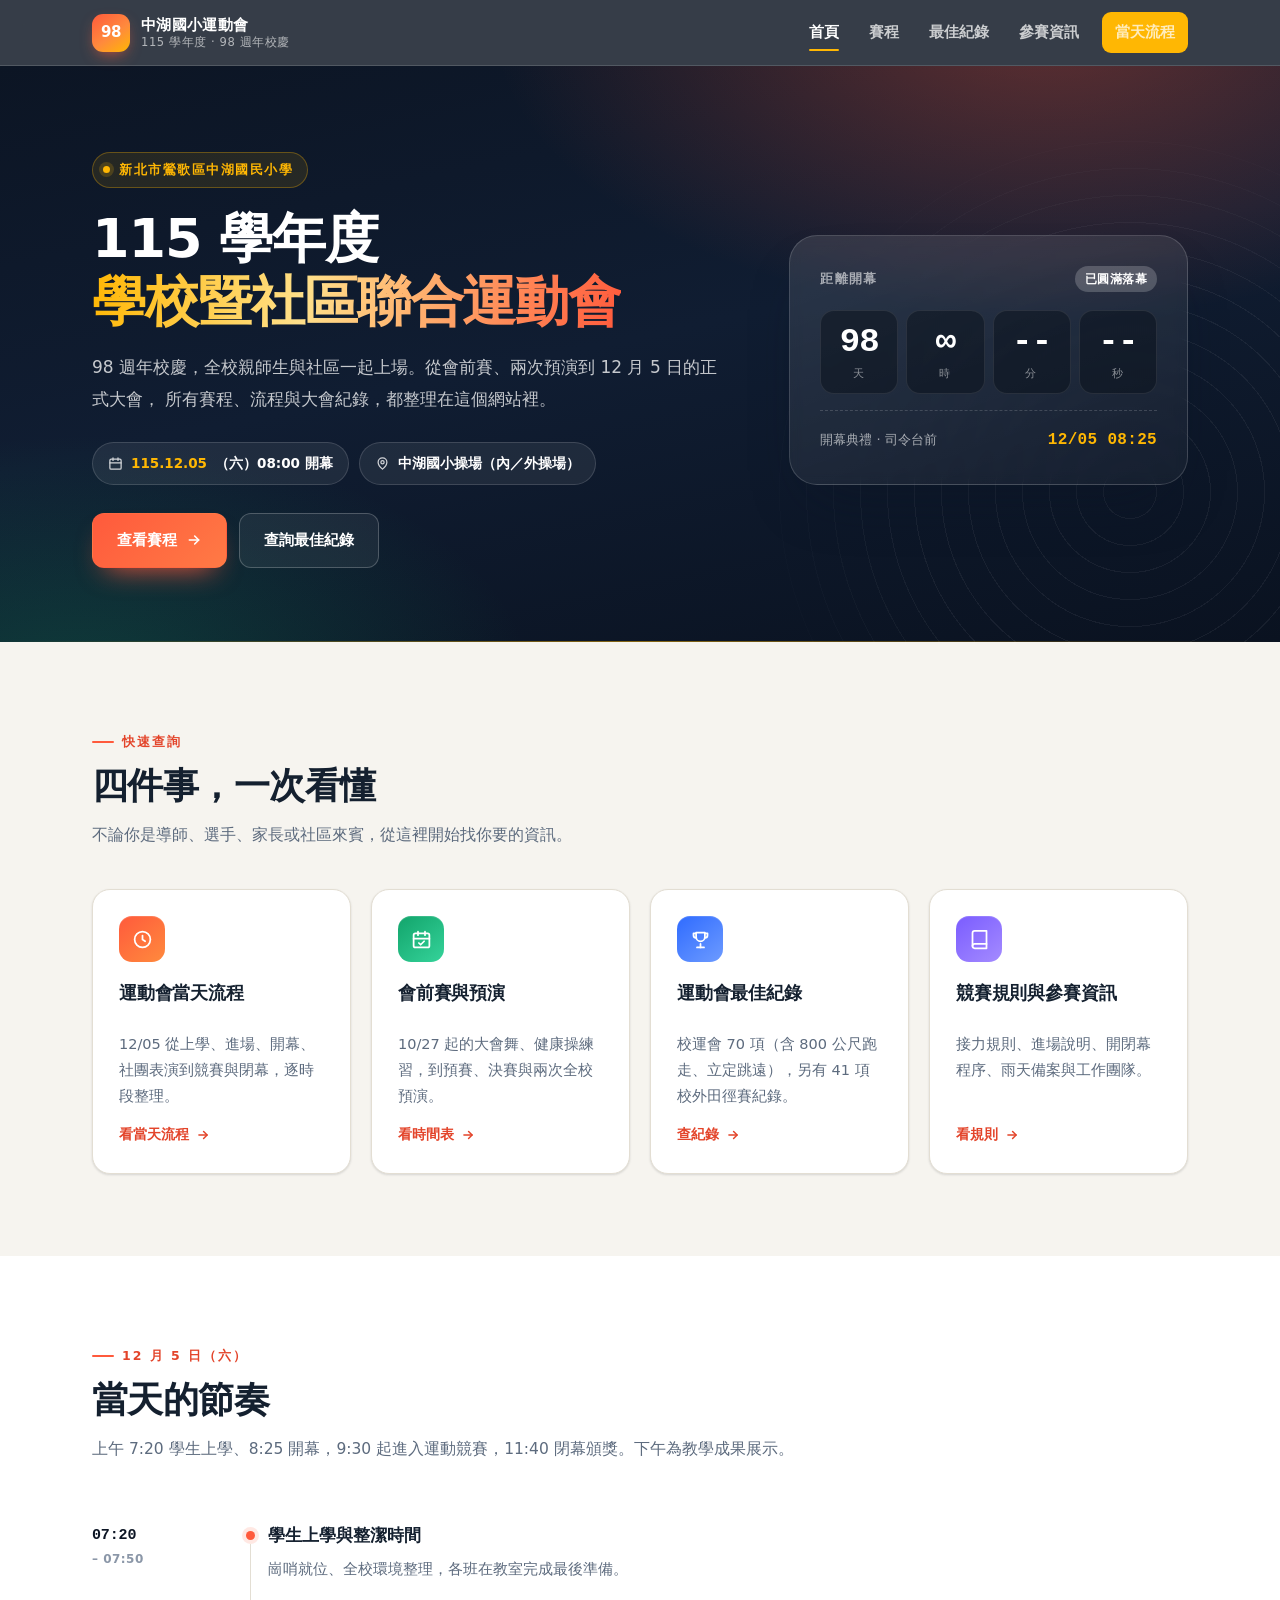
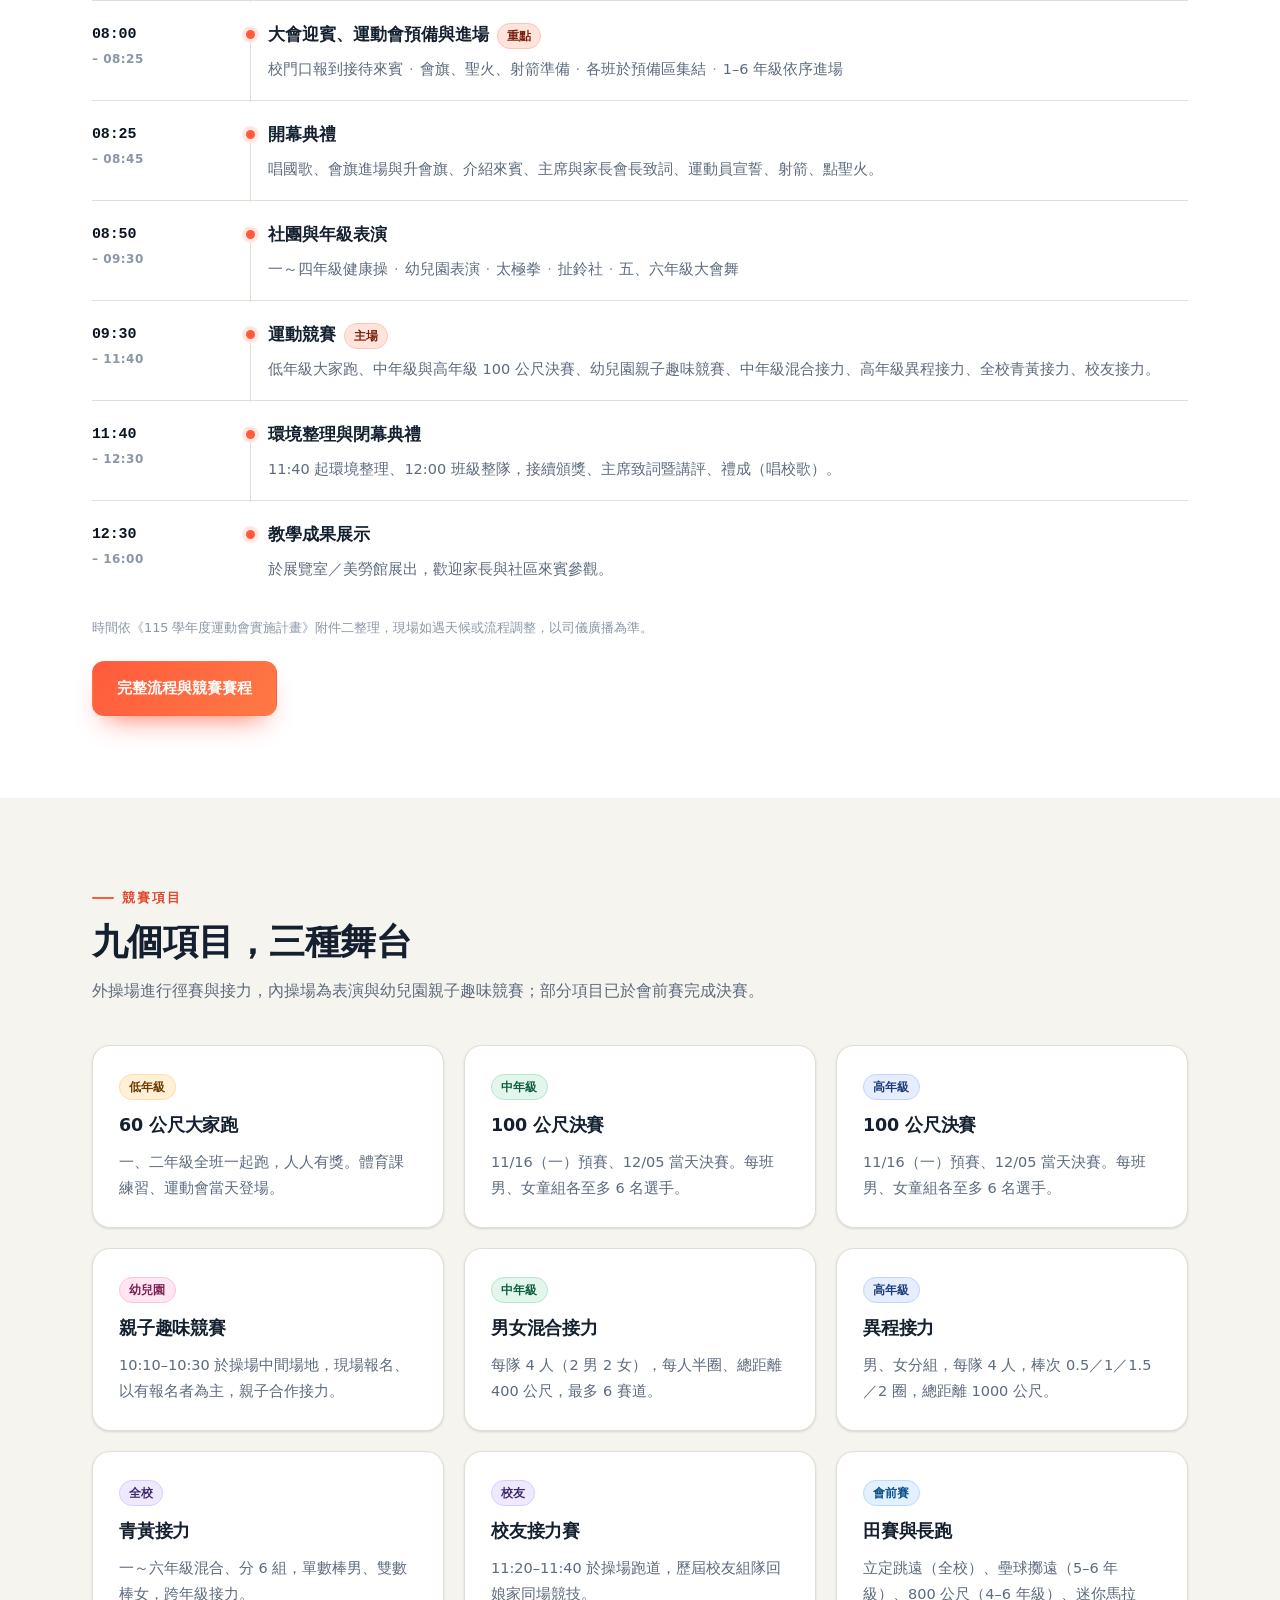
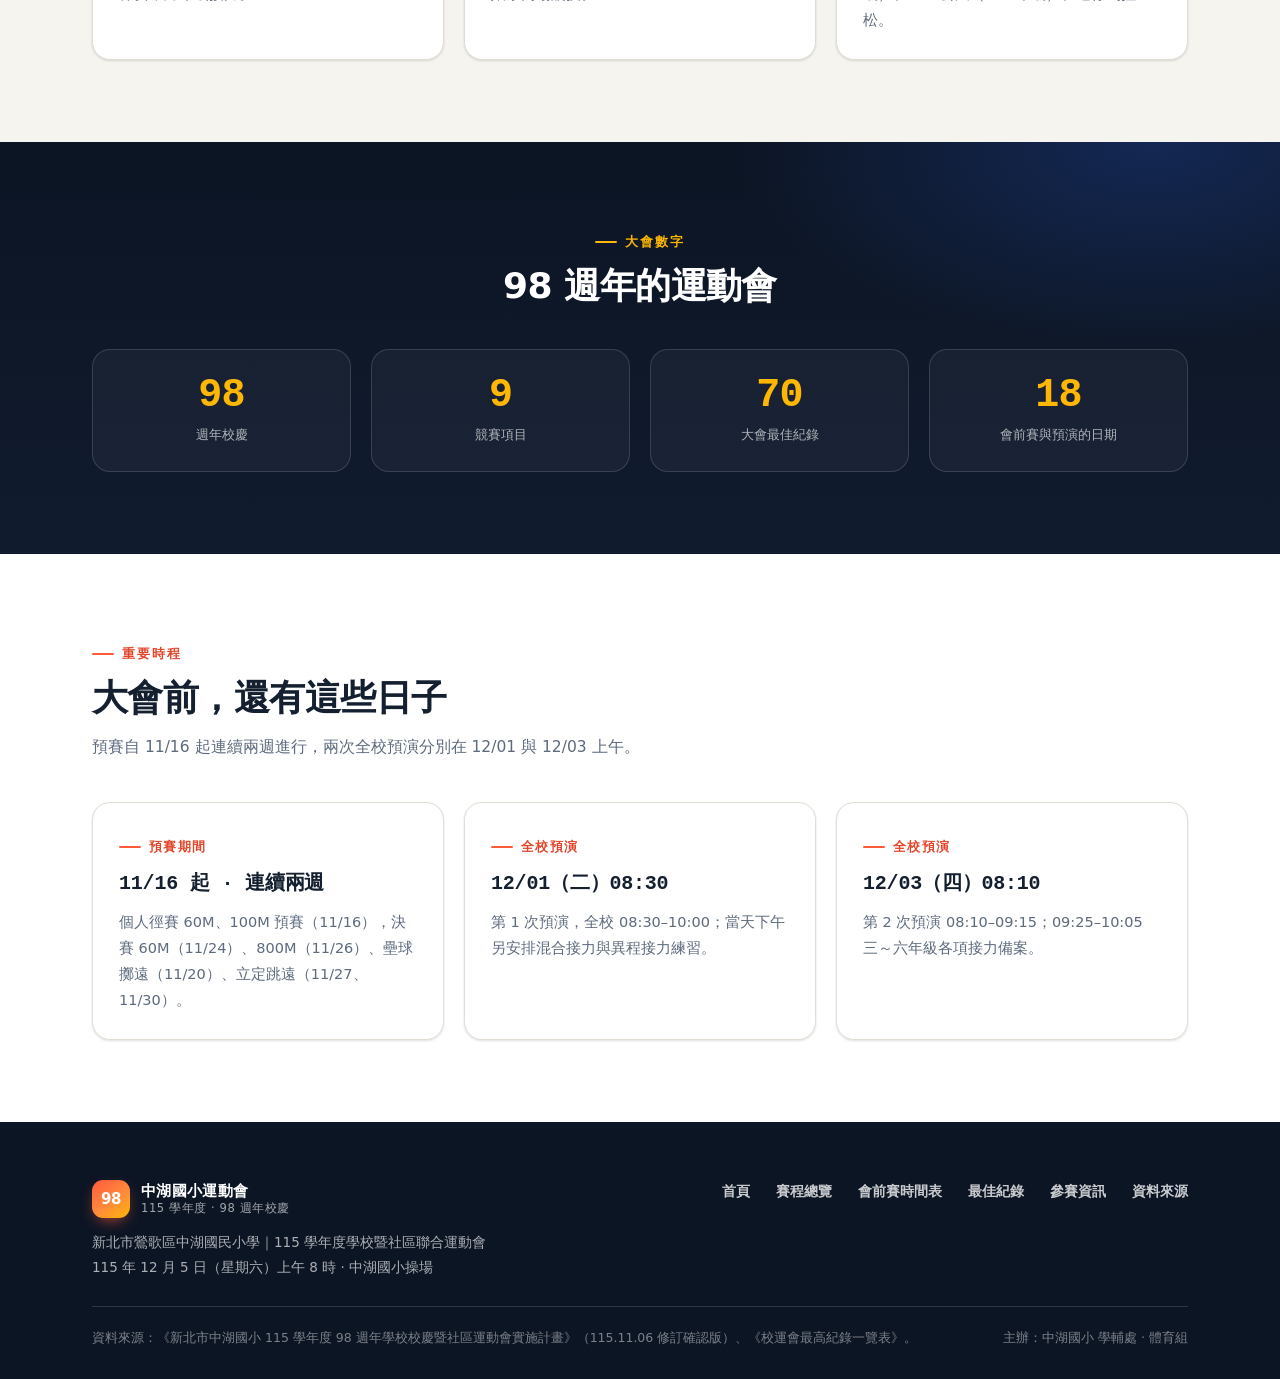
==== index.html @ 6c9f2888 "徑賽預賽 60M、100M 由 11/19 調整至 11/16 同時段 徑賽預賽 60M、100M 由 11/19 調整至 11/16 同時段" ====
<!DOCTYPE html>
<html lang="zh-Hant-TW">
<head>
<meta charset="UTF-8">
<meta name="viewport" content="width=device-width, initial-scale=1">
<title>中湖國小 115 學年度運動會｜98 週年校慶暨社區聯合運動會</title>
<meta name="description" content="新北市鶯歌區中湖國小 115 學年度 98 週年校慶暨社區運動會官方網站：賽程總覽、當天活動流程、會前賽時間表、大會最佳紀錄查詢。12 月 5 日（六）上午 8 時開幕。">
<meta name="theme-color" content="#0c1524">
<meta property="og:title" content="中湖國小 115 學年度運動會">
<meta property="og:description" content="12/05（六）08:00 開幕｜賽程、活動流程、會前賽時間表、大會最佳紀錄。">
<meta property="og:type" content="website">
<link rel="icon" href="data:image/svg+xml,%3Csvg xmlns='http://www.w3.org/2000/svg' viewBox='0 0 64 64'%3E%3Crect width='64' height='64' rx='15' fill='%230c1524'/%3E%3Cpath d='M14 42h36' stroke='%23ff5a3c' stroke-width='5' stroke-linecap='round'/%3E%3Cpath d='M18 30h28' stroke='%23ffb703' stroke-width='5' stroke-linecap='round'/%3E%3Cpath d='M23 18h18' stroke='%2312a46b' stroke-width='5' stroke-linecap='round'/%3E%3C/svg%3E">
<link rel="stylesheet" href="assets/style.css">
<noscript><style>.reveal{opacity:1!important;transform:none!important}</style></noscript>
</head>
<body>
<a class="skip-link" href="#main">跳至主要內容</a>

<header class="site-header">
  <div class="header-inner">
    <a class="brand" href="index.html" aria-label="中湖國小 115 學年度運動會 首頁">
      <span class="brand-mark" aria-hidden="true">98</span>
      <span class="brand-text">
        <b>中湖國小運動會</b>
        <span>115 學年度 · 98 週年校慶</span>
      </span>
    </a>
    <button class="nav-toggle" type="button" aria-label="開啟導覽選單" aria-expanded="false" aria-controls="site-nav">
      <span></span>
    </button>
    <nav class="nav" id="site-nav" aria-label="主要導覽">
      <a href="index.html" aria-current="page">首頁</a>
      <a href="schedule.html">賽程</a>
      <a href="records.html">最佳紀錄</a>
      <a href="info.html">參賽資訊</a>
      <a class="header-cta" href="schedule.html#dayof">當天流程</a>
    </nav>
  </div>
</header>

<main id="main">

  <!-- Hero -->
  <section class="hero">
    <div class="wrap hero-grid">
      <div>
        <span class="eyebrow"><span class="dot" aria-hidden="true"></span>新北市鶯歌區中湖國民小學</span>
        <h1>115 學年度<br><span class="accent">學校暨社區聯合運動會</span></h1>
        <p class="lede">
          98 週年校慶，全校親師生與社區一起上場。從會前賽、兩次預演到 12 月 5 日的正式大會，
          所有賽程、流程與大會紀錄，都整理在這個網站裡。
        </p>
        <div class="hero-meta">
          <span class="chip-meta">
            <svg width="15" height="15" viewBox="0 0 24 24" fill="none" stroke="currentColor" stroke-width="2" stroke-linecap="round" aria-hidden="true"><rect x="3" y="5" width="18" height="16" rx="2"/><path d="M8 3v4M16 3v4M3 11h18"/></svg>
            <b>115.12.05</b>（六）08:00 開幕
          </span>
          <span class="chip-meta">
            <svg width="15" height="15" viewBox="0 0 24 24" fill="none" stroke="currentColor" stroke-width="2" stroke-linecap="round" aria-hidden="true"><path d="M12 21s7-5.6 7-11a7 7 0 1 0-14 0c0 5.4 7 11 7 11Z"/><circle cx="12" cy="10" r="2.6"/></svg>
            中湖國小操場（內／外操場）
          </span>
        </div>
        <div class="hero-actions">
          <a class="btn btn-primary" href="schedule.html">
            查看賽程
            <svg width="16" height="16" viewBox="0 0 24 24" fill="none" stroke="currentColor" stroke-width="2.4" stroke-linecap="round" stroke-linejoin="round" aria-hidden="true"><path d="M5 12h14"/><path d="m13 6 6 6-6 6"/></svg>
          </a>
          <a class="btn btn-ghost" href="records.html">查詢最佳紀錄</a>
        </div>
      </div>

      <div class="countdown-card" data-countdown data-target="2026-12-05T08:00:00+08:00">
        <div class="cc-label">
          <span>距離開幕</span>
          <span class="cc-badge" data-cc-badge>倒數中</span>
        </div>
        <div class="cc-digits" role="timer" aria-label="距離開幕時間倒數">
          <div class="cc-unit"><b data-cc-days>--</b><span>天</span></div>
          <div class="cc-unit"><b data-cc-hours>--</b><span>時</span></div>
          <div class="cc-unit"><b data-cc-mins>--</b><span>分</span></div>
          <div class="cc-unit"><b data-cc-secs>--</b><span>秒</span></div>
        </div>
        <div class="cc-date">
          <span>開幕典禮 · 司令台前</span>
          <b>12/05 08:25</b>
        </div>
      </div>
    </div>
  </section>

  <!-- 快速入口 -->
  <section class="section section--paper">
    <div class="wrap">
      <div class="section-head reveal">
        <span class="kicker">快速查詢</span>
        <h2>四件事，一次看懂</h2>
        <p>不論你是導師、選手、家長或社區來賓，從這裡開始找你要的資訊。</p>
      </div>

      <div class="grid grid-4">
        <a class="card entry reveal" data-tone="coral" href="schedule.html#dayof">
          <span class="icon" aria-hidden="true">
            <svg width="21" height="21" viewBox="0 0 24 24" fill="none" stroke="currentColor" stroke-width="2" stroke-linecap="round" stroke-linejoin="round"><circle cx="12" cy="12" r="9"/><path d="M12 7.5V12l3 2"/></svg>
          </span>
          <h3>運動會當天流程</h3>
          <p>12/05 從上學、進場、開幕、社團表演到競賽與閉幕，逐時段整理。</p>
          <span class="go">看當天流程
            <svg width="14" height="14" viewBox="0 0 24 24" fill="none" stroke="currentColor" stroke-width="2.6" stroke-linecap="round" stroke-linejoin="round" aria-hidden="true"><path d="M5 12h14"/><path d="m13 6 6 6-6 6"/></svg>
          </span>
        </a>

        <a class="card entry reveal" data-tone="green" href="schedule.html#prelim">
          <span class="icon" aria-hidden="true">
            <svg width="21" height="21" viewBox="0 0 24 24" fill="none" stroke="currentColor" stroke-width="2" stroke-linecap="round" stroke-linejoin="round"><rect x="3" y="5" width="18" height="16" rx="2"/><path d="M8 3v4M16 3v4M3 11h18"/><path d="m9 16 2 2 4-4"/></svg>
          </span>
          <h3>會前賽與預演</h3>
          <p>10/27 起的大會舞、健康操練習，到預賽、決賽與兩次全校預演。</p>
          <span class="go">看時間表
            <svg width="14" height="14" viewBox="0 0 24 24" fill="none" stroke="currentColor" stroke-width="2.6" stroke-linecap="round" stroke-linejoin="round" aria-hidden="true"><path d="M5 12h14"/><path d="m13 6 6 6-6 6"/></svg>
          </span>
        </a>

        <a class="card entry reveal" data-tone="blue" href="records.html">
          <span class="icon" aria-hidden="true">
            <svg width="21" height="21" viewBox="0 0 24 24" fill="none" stroke="currentColor" stroke-width="2" stroke-linecap="round" stroke-linejoin="round"><path d="M8 21h8"/><path d="M12 17v4"/><path d="M7 4h10v5a5 5 0 0 1-10 0V4Z"/><path d="M17 5h3v2a3 3 0 0 1-3 3"/><path d="M7 5H4v2a3 3 0 0 0 3 3"/></svg>
          </span>
          <h3>運動會最佳紀錄</h3>
          <p>校運會 70 項（含 800 公尺跑走、立定跳遠），另有 41 項校外田徑賽紀錄。</p>
          <span class="go">查紀錄
            <svg width="14" height="14" viewBox="0 0 24 24" fill="none" stroke="currentColor" stroke-width="2.6" stroke-linecap="round" stroke-linejoin="round" aria-hidden="true"><path d="M5 12h14"/><path d="m13 6 6 6-6 6"/></svg>
          </span>
        </a>

        <a class="card entry reveal" data-tone="violet" href="info.html">
          <span class="icon" aria-hidden="true">
            <svg width="21" height="21" viewBox="0 0 24 24" fill="none" stroke="currentColor" stroke-width="2" stroke-linecap="round" stroke-linejoin="round"><path d="M4 19.5A2.5 2.5 0 0 1 6.5 17H20"/><path d="M6.5 2H20v20H6.5A2.5 2.5 0 0 1 4 19.5v-15A2.5 2.5 0 0 1 6.5 2Z"/></svg>
          </span>
          <h3>競賽規則與參賽資訊</h3>
          <p>接力規則、進場說明、開閉幕程序、雨天備案與工作團隊。</p>
          <span class="go">看規則
            <svg width="14" height="14" viewBox="0 0 24 24" fill="none" stroke="currentColor" stroke-width="2.6" stroke-linecap="round" stroke-linejoin="round" aria-hidden="true"><path d="M5 12h14"/><path d="m13 6 6 6-6 6"/></svg>
          </span>
        </a>
      </div>
    </div>
  </section>

  <!-- 當天流程精華 -->
  <section class="section section--white" id="flow">
    <div class="wrap">
      <div class="section-head reveal">
        <span class="kicker">12 月 5 日（六）</span>
        <h2>當天的節奏</h2>
        <p>上午 7:20 學生上學、8:25 開幕，9:30 起進入運動競賽，11:40 閉幕頒獎。下午為教學成果展示。</p>
      </div>

      <div class="timeline">
        <div class="tl-row reveal">
          <div class="tl-time">07:20<small>– 07:50</small></div>
          <div class="tl-body">
            <h3>學生上學與整潔時間</h3>
            <p>崗哨就位、全校環境整理，各班在教室完成最後準備。</p>
          </div>
        </div>
        <div class="tl-row reveal">
          <div class="tl-time">08:00<small>– 08:25</small></div>
          <div class="tl-body">
            <h3>大會迎賓、運動會預備與進場 <span class="tag tag-key">重點</span></h3>
            <p>校門口報到接待來賓<span class="sep">·</span>會旗、聖火、射箭準備<span class="sep">·</span>各班於預備區集結<span class="sep">·</span>1–6 年級依序進場</p>
          </div>
        </div>
        <div class="tl-row reveal">
          <div class="tl-time">08:25<small>– 08:45</small></div>
          <div class="tl-body">
            <h3>開幕典禮</h3>
            <p>唱國歌、會旗進場與升會旗、介紹來賓、主席與家長會長致詞、運動員宣誓、射箭、點聖火。</p>
          </div>
        </div>
        <div class="tl-row reveal">
          <div class="tl-time">08:50<small>– 09:30</small></div>
          <div class="tl-body">
            <h3>社團與年級表演</h3>
            <p>一～四年級健康操<span class="sep">·</span>幼兒園表演<span class="sep">·</span>太極拳<span class="sep">·</span>扯鈴社<span class="sep">·</span>五、六年級大會舞</p>
          </div>
        </div>
        <div class="tl-row reveal">
          <div class="tl-time">09:30<small>– 11:40</small></div>
          <div class="tl-body">
            <h3>運動競賽 <span class="tag tag-key">主場</span></h3>
            <p>低年級大家跑、中年級與高年級 100 公尺決賽、幼兒園親子趣味競賽、中年級混合接力、高年級異程接力、全校青黃接力、校友接力。</p>
          </div>
        </div>
        <div class="tl-row reveal">
          <div class="tl-time">11:40<small>– 12:30</small></div>
          <div class="tl-body">
            <h3>環境整理與閉幕典禮</h3>
            <p>11:40 起環境整理、12:00 班級整隊，接續頒獎、主席致詞暨講評、禮成（唱校歌）。</p>
          </div>
        </div>
        <div class="tl-row reveal">
          <div class="tl-time">12:30<small>– 16:00</small></div>
          <div class="tl-body">
            <h3>教學成果展示</h3>
            <p>於展覽室／美勞館展出，歡迎家長與社區來賓參觀。</p>
          </div>
        </div>
      </div>

      <p class="footnote">時間依《115 學年度運動會實施計畫》附件二整理，現場如遇天候或流程調整，以司儀廣播為準。</p>
      <div style="margin-top:22px">
        <a class="btn btn-primary" href="schedule.html#dayof">完整流程與競賽賽程</a>
      </div>
    </div>
  </section>

  <!-- 競賽項目 -->
  <section class="section section--paper">
    <div class="wrap">
      <div class="section-head reveal">
        <span class="kicker">競賽項目</span>
        <h2>九個項目，三種舞台</h2>
        <p>外操場進行徑賽與接力，內操場為表演與幼兒園親子趣味競賽；部分項目已於會前賽完成決賽。</p>
      </div>

      <div class="grid grid-3">
        <article class="card reveal">
          <span class="tag tag-lower">低年級</span>
          <h3 style="margin-top:10px">60 公尺大家跑</h3>
          <p>一、二年級全班一起跑，人人有獎。體育課練習、運動會當天登場。</p>
        </article>
        <article class="card reveal">
          <span class="tag tag-junior">中年級</span>
          <h3 style="margin-top:10px">100 公尺決賽</h3>
          <p>11/16（一）預賽、12/05 當天決賽。每班男、女童組各至多 6 名選手。</p>
        </article>
        <article class="card reveal">
          <span class="tag tag-senior">高年級</span>
          <h3 style="margin-top:10px">100 公尺決賽</h3>
          <p>11/16（一）預賽、12/05 當天決賽。每班男、女童組各至多 6 名選手。</p>
        </article>
        <article class="card reveal">
          <span class="tag tag-kinder">幼兒園</span>
          <h3 style="margin-top:10px">親子趣味競賽</h3>
          <p>10:10–10:30 於操場中間場地，現場報名、以有報名者為主，親子合作接力。</p>
        </article>
        <article class="card reveal">
          <span class="tag tag-junior">中年級</span>
          <h3 style="margin-top:10px">男女混合接力</h3>
          <p>每隊 4 人（2 男 2 女），每人半圈、總距離 400 公尺，最多 6 賽道。</p>
        </article>
        <article class="card reveal">
          <span class="tag tag-senior">高年級</span>
          <h3 style="margin-top:10px">異程接力</h3>
          <p>男、女分組，每隊 4 人，棒次 0.5／1／1.5／2 圈，總距離 1000 公尺。</p>
        </article>
        <article class="card reveal">
          <span class="tag tag-all">全校</span>
          <h3 style="margin-top:10px">青黃接力</h3>
          <p>一～六年級混合、分 6 組，單數棒男、雙數棒女，跨年級接力。</p>
        </article>
        <article class="card reveal">
          <span class="tag tag-all">校友</span>
          <h3 style="margin-top:10px">校友接力賽</h3>
          <p>11:20–11:40 於操場跑道，歷屆校友組隊回娘家同場競技。</p>
        </article>
        <article class="card reveal">
          <span class="tag tag-soon">會前賽</span>
          <h3 style="margin-top:10px">田賽與長跑</h3>
          <p>立定跳遠（全校）、壘球擲遠（5–6 年級）、800 公尺（4–6 年級）、迷你馬拉松。</p>
        </article>
      </div>
    </div>
  </section>

  <!-- 數據 -->
  <section class="section section--ink">
    <div class="wrap">
      <div class="section-head center reveal">
        <span class="kicker">大會數字</span>
        <h2>98 週年的運動會</h2>
      </div>
      <div class="grid grid-4">
        <div class="stat reveal"><b>98</b><span>週年校慶</span></div>
        <div class="stat reveal"><b>9</b><span>競賽項目</span></div>
        <div class="stat reveal"><b>70</b><span>大會最佳紀錄</span></div>
        <div class="stat reveal"><b>18</b><span>會前賽與預演的日期</span></div>
      </div>
    </div>
  </section>

  <!-- 重要時程 -->
  <section class="section section--white">
    <div class="wrap">
      <div class="section-head reveal">
        <span class="kicker">重要時程</span>
        <h2>大會前，還有這些日子</h2>
        <p>預賽自 11/16 起連續兩週進行，兩次全校預演分別在 12/01 與 12/03 上午。</p>
      </div>
      <div class="grid grid-3">
        <a class="card reveal" href="schedule.html#events">
          <span class="kicker" style="letter-spacing:.1em">預賽期間</span>
          <h3 style="margin-top:8px;font-family:var(--mono);font-size:20px">11/16 起 · 連續兩週</h3>
          <p>個人徑賽 60M、100M 預賽（11/16），決賽 60M（11/24）、800M（11/26）、壘球擲遠（11/20）、立定跳遠（11/27、11/30）。</p>
        </a>
        <a class="card reveal" href="schedule.html#prelim">
          <span class="kicker" style="letter-spacing:.1em">全校預演</span>
          <h3 style="margin-top:8px;font-family:var(--mono);font-size:20px">12/01（二）08:30</h3>
          <p>第 1 次預演，全校 08:30–10:00；當天下午另安排混合接力與異程接力練習。</p>
        </a>
        <a class="card reveal" href="schedule.html#prelim">
          <span class="kicker" style="letter-spacing:.1em">全校預演</span>
          <h3 style="margin-top:8px;font-family:var(--mono);font-size:20px">12/03（四）08:10</h3>
          <p>第 2 次預演 08:10–09:15；09:25–10:05 三～六年級各項接力備案。</p>
        </a>
      </div>
    </div>
  </section>

</main>

<footer class="site-footer">
  <div class="wrap">
    <div class="footer-top">
      <div class="footer-brand">
        <div class="brand">
          <span class="brand-mark" aria-hidden="true">98</span>
          <span class="brand-text">
            <b>中湖國小運動會</b>
            <span>115 學年度 · 98 週年校慶</span>
          </span>
        </div>
        <p>新北市鶯歌區中湖國民小學｜115 學年度學校暨社區聯合運動會<br>115 年 12 月 5 日（星期六）上午 8 時 · 中湖國小操場</p>
      </div>
      <nav class="footer-links" aria-label="頁尾導覽">
        <a href="index.html">首頁</a>
        <a href="schedule.html">賽程總覽</a>
        <a href="schedule.html#prelim">會前賽時間表</a>
        <a href="records.html">最佳紀錄</a>
        <a href="info.html">參賽資訊</a>
        <a href="info.html#source">資料來源</a>
      </nav>
    </div>
    <div class="footer-bottom">
      <span>資料來源：《新北市中湖國小 115 學年度 98 週年學校校慶暨社區運動會實施計畫》（115.11.06 修訂確認版）、《校運會最高紀錄一覽表》。</span>
      <span>主辦：中湖國小 學輔處 · 體育組</span>
    </div>
  </div>
</footer>

<script src="assets/app.js"></script>
</body>
</html>
---- assets/style.css ----
@charset "UTF-8";
/* =========================================================
   中湖國小 115 學年度運動會 官方網站
   style.css — 共用設計系統
   ========================================================= */

:root {
  --ink: #0c1524;
  --ink-2: #152238;
  --ink-3: #223350;
  --paper: #f6f4ef;
  --paper-2: #ffffff;
  --line: #e3ded3;
  --line-dark: rgba(255, 255, 255, 0.14);

  --coral: #ff5a3c;
  --coral-dark: #e3442a;
  --gold: #ffb703;
  --green: #12a46b;
  --blue: #2f6bff;
  --violet: #7a5cff;

  --text: #14202f;
  --muted: #5d6b7e;
  --muted-2: #8b97a8;

  --radius: 18px;
  --radius-sm: 12px;
  --radius-lg: 28px;

  --shadow-sm: 0 1px 2px rgba(16, 24, 40, .06), 0 1px 3px rgba(16, 24, 40, .08);
  --shadow: 0 10px 30px -12px rgba(16, 24, 40, .22), 0 2px 8px rgba(16, 24, 40, .06);
  --shadow-lg: 0 30px 60px -24px rgba(12, 21, 36, .45);

  --font: "Noto Sans TC", "PingFang TC", "Microsoft JhengHei", "Hiragino Sans TC",
    system-ui, -apple-system, "Segoe UI", Roboto, sans-serif;
  --mono: "JetBrains Mono", "SFMono-Regular", Consolas, "Liberation Mono", monospace;

  --wrap: 1160px;
  --header-h: 66px;
}

*,
*::before,
*::after { box-sizing: border-box; }

html {
  -webkit-text-size-adjust: 100%;
  scroll-behavior: smooth;
  scroll-padding-top: calc(var(--header-h) + 16px);
}

body {
  margin: 0;
  font-family: var(--font);
  font-size: 16px;
  line-height: 1.75;
  color: var(--text);
  background: var(--paper);
  -webkit-font-smoothing: antialiased;
  text-rendering: optimizeLegibility;
}

img, svg { max-width: 100%; height: auto; display: block; }
a { color: inherit; text-decoration: none; }
ul, ol { margin: 0; padding: 0; list-style: none; }
h1, h2, h3, h4, p, figure { margin: 0; }
table { border-collapse: collapse; width: 100%; }
button { font: inherit; color: inherit; }

:focus-visible {
  outline: 3px solid var(--blue);
  outline-offset: 3px;
  border-radius: 4px;
}

::selection { background: var(--gold); color: var(--ink); }

.wrap {
  width: 100%;
  max-width: var(--wrap);
  margin-inline: auto;
  padding-inline: clamp(16px, 4vw, 32px);
}

.skip-link {
  position: absolute;
  left: 12px;
  top: -60px;
  z-index: 200;
  background: var(--ink);
  color: #fff;
  padding: 10px 18px;
  border-radius: 10px;
  transition: top .18s ease;
}
.skip-link:focus { top: 12px; }

/* ───────────────────────── Header ───────────────────────── */
.site-header {
  position: sticky;
  top: 0;
  z-index: 100;
  height: var(--header-h);
  display: flex;
  align-items: center;
  background: rgba(12, 21, 36, .82);
  backdrop-filter: saturate(180%) blur(14px);
  -webkit-backdrop-filter: saturate(180%) blur(14px);
  border-bottom: 1px solid var(--line-dark);
  color: #fff;
}

.header-inner {
  display: flex;
  align-items: center;
  gap: 16px;
  width: 100%;
  max-width: var(--wrap);
  margin-inline: auto;
  padding-inline: clamp(16px, 4vw, 32px);
}

.brand {
  display: flex;
  align-items: center;
  gap: 11px;
  flex-shrink: 0;
}
.brand-mark {
  width: 38px;
  height: 38px;
  flex: 0 0 38px;
  border-radius: 11px;
  display: grid;
  place-items: center;
  font-weight: 900;
  font-size: 15px;
  letter-spacing: -.5px;
  color: #fff;
  background: linear-gradient(145deg, var(--coral), #ff8a3d 55%, var(--gold));
  box-shadow: 0 6px 16px -6px rgba(255, 90, 60, .85);
}
.brand-text { display: grid; line-height: 1.25; }
.brand-text b {
  font-size: 15px;
  font-weight: 800;
  letter-spacing: .3px;
}
.brand-text span {
  font-size: 11.5px;
  color: rgba(255, 255, 255, .62);
  letter-spacing: .6px;
}

.nav {
  margin-left: auto;
  display: flex;
  align-items: center;
  gap: 4px;
}
.nav a {
  position: relative;
  padding: 8px 13px;
  font-size: 14.5px;
  font-weight: 600;
  color: rgba(255, 255, 255, .74);
  border-radius: 9px;
  transition: color .16s ease, background .16s ease;
  white-space: nowrap;
}
.nav a:hover { color: #fff; background: rgba(255, 255, 255, .09); }
.nav a[aria-current="page"] { color: #fff; }
.nav a[aria-current="page"]::after {
  content: "";
  position: absolute;
  left: 13px;
  right: 13px;
  bottom: 2px;
  height: 2px;
  border-radius: 2px;
  background: var(--gold);
}

.header-cta {
  margin-left: 6px;
  padding: 8px 16px;
  border-radius: 999px;
  font-size: 13.5px;
  font-weight: 800;
  color: var(--ink);
  background: var(--gold);
  white-space: nowrap;
  transition: transform .16s ease, box-shadow .16s ease;
}
.header-cta:hover {
  transform: translateY(-1px);
  box-shadow: 0 8px 20px -8px rgba(255, 183, 3, .9);
}

.nav-toggle {
  display: none;
  margin-left: auto;
  width: 42px;
  height: 38px;
  border: 1px solid var(--line-dark);
  border-radius: 10px;
  background: rgba(255, 255, 255, .06);
  cursor: pointer;
  padding: 0;
  place-items: center;
}
.nav-toggle span {
  display: block;
  width: 18px;
  height: 2px;
  background: #fff;
  box-shadow: 0 -6px 0 #fff, 0 6px 0 #fff;
  border-radius: 2px;
}

@media (max-width: 860px) {
  .nav-toggle { display: grid; }
  .nav {
    position: fixed;
    inset: var(--header-h) 0 auto 0;
    flex-direction: column;
    align-items: stretch;
    gap: 2px;
    padding: 10px clamp(16px, 4vw, 32px) 18px;
    background: rgba(12, 21, 36, .98);
    border-bottom: 1px solid var(--line-dark);
    transform: translateY(-8px);
    opacity: 0;
    pointer-events: none;
    transition: opacity .18s ease, transform .18s ease;
  }
  .nav.is-open { opacity: 1; transform: none; pointer-events: auto; }
  .nav a { padding: 13px 12px; font-size: 16px; border-radius: 10px; }
  .nav a[aria-current="page"]::after { display: none; }
  .nav a[aria-current="page"] { background: rgba(255, 183, 3, .16); color: var(--gold); }
  .header-cta { margin: 8px 0 0; text-align: center; }
}

/* ───────────────────────── Hero ───────────────────────── */
.hero {
  position: relative;
  overflow: hidden;
  color: #fff;
  background:
    radial-gradient(900px 480px at 82% -8%, rgba(255, 90, 60, .34), transparent 62%),
    radial-gradient(760px 420px at 6% 108%, rgba(18, 164, 107, .26), transparent 60%),
    linear-gradient(168deg, #0c1524 0%, #101d32 48%, #0a1220 100%);
  padding: clamp(44px, 7vw, 86px) 0 clamp(40px, 6vw, 74px);
  isolation: isolate;
}

/* 跑道線條裝飾 */
.hero::before {
  content: "";
  position: absolute;
  z-index: -1;
  right: -18%;
  top: 8%;
  width: min(760px, 78vw);
  aspect-ratio: 1;
  border-radius: 50%;
  background:
    repeating-radial-gradient(circle at 50% 50%,
      transparent 0 26px,
      rgba(255, 255, 255, .055) 26px 27px);
  -webkit-mask-image: radial-gradient(circle, #000 40%, transparent 72%);
  mask-image: radial-gradient(circle, #000 40%, transparent 72%);
  pointer-events: none;
}
.hero::after {
  content: "";
  position: absolute;
  z-index: -1;
  inset: auto 0 0 0;
  height: 1px;
  background: linear-gradient(90deg, transparent, rgba(255, 183, 3, .5), transparent);
}

.hero-grid {
  display: grid;
  grid-template-columns: minmax(0, 1.35fr) minmax(0, .85fr);
  gap: clamp(28px, 5vw, 64px);
  align-items: center;
}
@media (max-width: 900px) {
  .hero-grid { grid-template-columns: 1fr; }
}

.eyebrow {
  display: inline-flex;
  align-items: center;
  gap: 9px;
  padding: 6px 14px 6px 10px;
  border-radius: 999px;
  font-size: 12.5px;
  font-weight: 700;
  letter-spacing: .12em;
  color: var(--gold);
  background: rgba(255, 183, 3, .1);
  border: 1px solid rgba(255, 183, 3, .3);
}
.eyebrow .dot {
  width: 7px;
  height: 7px;
  border-radius: 50%;
  background: var(--gold);
  box-shadow: 0 0 0 4px rgba(255, 183, 3, .18);
}

.hero h1 {
  margin-top: 20px;
  font-size: clamp(30px, 5.1vw, 54px);
  line-height: 1.16;
  font-weight: 900;
  letter-spacing: -.02em;
}
.hero h1 .accent {
  background: linear-gradient(100deg, var(--gold), #ffe08a 40%, var(--coral));
  -webkit-background-clip: text;
  background-clip: text;
  color: transparent;
}
.hero .lede {
  margin-top: 18px;
  max-width: 40em;
  font-size: clamp(15px, 1.6vw, 17px);
  line-height: 1.9;
  color: rgba(255, 255, 255, .76);
}

.hero-meta {
  margin-top: 26px;
  display: flex;
  flex-wrap: wrap;
  gap: 10px;
}
.chip-meta {
  display: inline-flex;
  align-items: center;
  gap: 8px;
  padding: 9px 15px;
  border-radius: 999px;
  font-size: 13.5px;
  font-weight: 600;
  color: #fff;
  background: rgba(255, 255, 255, .07);
  border: 1px solid var(--line-dark);
}
.chip-meta b { font-weight: 800; color: var(--gold); }
.chip-meta svg { flex: 0 0 auto; opacity: .8; }

.hero-actions {
  margin-top: 28px;
  display: flex;
  flex-wrap: wrap;
  gap: 12px;
}
.btn {
  display: inline-flex;
  align-items: center;
  justify-content: center;
  gap: 9px;
  padding: 13px 24px;
  border-radius: 12px;
  font-size: 15px;
  font-weight: 800;
  border: 1px solid transparent;
  cursor: pointer;
  transition: transform .16s ease, box-shadow .16s ease, background .16s ease;
}
.btn-primary {
  color: #fff;
  background: linear-gradient(135deg, var(--coral), #ff7a45);
  box-shadow: 0 14px 28px -14px rgba(255, 90, 60, .95);
}
.btn-primary:hover { transform: translateY(-2px); box-shadow: 0 18px 34px -14px rgba(255, 90, 60, 1); }
.btn-ghost {
  color: #fff;
  background: rgba(255, 255, 255, .06);
  border-color: rgba(255, 255, 255, .22);
}
.btn-ghost:hover { background: rgba(255, 255, 255, .13); transform: translateY(-2px); }

/* 倒數 */
.countdown-card {
  position: relative;
  padding: clamp(22px, 3vw, 30px);
  border-radius: var(--radius-lg);
  background: linear-gradient(160deg, rgba(255, 255, 255, .11), rgba(255, 255, 255, .035));
  border: 1px solid rgba(255, 255, 255, .16);
  box-shadow: var(--shadow-lg);
  backdrop-filter: blur(6px);
}
.countdown-card .cc-label {
  display: flex;
  align-items: center;
  justify-content: space-between;
  gap: 10px;
  font-size: 12.5px;
  font-weight: 700;
  letter-spacing: .1em;
  color: rgba(255, 255, 255, .6);
  text-transform: uppercase;
}
.cc-badge {
  font-size: 11.5px;
  font-weight: 800;
  letter-spacing: .04em;
  padding: 3px 10px;
  border-radius: 999px;
  color: #06231a;
  background: var(--green);
  text-transform: none;
}
.cc-badge.is-live { background: var(--gold); color: #2a1c00; }
.cc-badge.is-done { background: rgba(255, 255, 255, .2); color: #fff; }

.cc-digits {
  margin-top: 18px;
  display: grid;
  grid-template-columns: repeat(4, 1fr);
  gap: 8px;
}
.cc-unit {
  text-align: center;
  padding: 12px 4px 10px;
  border-radius: 14px;
  background: rgba(8, 14, 24, .45);
  border: 1px solid rgba(255, 255, 255, .09);
}
.cc-unit b {
  display: block;
  font-family: var(--mono);
  font-variant-numeric: tabular-nums;
  font-size: clamp(24px, 4.2vw, 34px);
  font-weight: 800;
  line-height: 1.15;
  color: #fff;
  letter-spacing: -.02em;
}
.cc-unit span {
  display: block;
  margin-top: 2px;
  font-size: 11px;
  letter-spacing: .14em;
  color: rgba(255, 255, 255, .5);
}
.cc-date {
  margin-top: 16px;
  padding-top: 15px;
  border-top: 1px dashed rgba(255, 255, 255, .16);
  display: flex;
  align-items: baseline;
  justify-content: space-between;
  gap: 10px;
  font-size: 13px;
  color: rgba(255, 255, 255, .62);
}
.cc-date b {
  font-family: var(--mono);
  font-size: 16px;
  font-weight: 700;
  color: var(--gold);
  letter-spacing: .02em;
}

/* ───────────────────────── Sections ───────────────────────── */
.section { padding: clamp(46px, 7vw, 82px) 0; }
.section.tight { padding-top: 0; }
.section--paper { background: var(--paper); }
.section--white { background: var(--paper-2); }
.section--ink {
  color: #fff;
  background:
    radial-gradient(700px 340px at 90% 0%, rgba(47, 107, 255, .22), transparent 60%),
    linear-gradient(180deg, #0c1524, #101b2e);
}

.section-head {
  max-width: 46em;
  margin-bottom: clamp(26px, 3.4vw, 40px);
}
.section-head.center { margin-inline: auto; text-align: center; }
.kicker {
  display: inline-flex;
  align-items: center;
  gap: 8px;
  font-size: 12.5px;
  font-weight: 800;
  letter-spacing: .16em;
  color: var(--coral-dark);
}
.kicker::before {
  content: "";
  width: 22px;
  height: 2px;
  border-radius: 2px;
  background: var(--coral);
}
.section--ink .kicker { color: var(--gold); }
.section--ink .kicker::before { background: var(--gold); }

.section-head h2 {
  margin-top: 10px;
  font-size: clamp(24px, 3.4vw, 36px);
  line-height: 1.28;
  font-weight: 900;
  letter-spacing: -.015em;
}
.section-head p {
  margin-top: 12px;
  font-size: 15.5px;
  line-height: 1.85;
  color: var(--muted);
}
.section--ink .section-head p { color: rgba(255, 255, 255, .68); }

/* 卡片網格 */
.grid {
  display: grid;
  gap: clamp(14px, 2vw, 20px);
}
.grid-2 { grid-template-columns: repeat(2, minmax(0, 1fr)); }
.grid-3 { grid-template-columns: repeat(3, minmax(0, 1fr)); }
.grid-4 { grid-template-columns: repeat(4, minmax(0, 1fr)); }
@media (max-width: 980px) {
  .grid-4 { grid-template-columns: repeat(2, minmax(0, 1fr)); }
  .grid-3 { grid-template-columns: repeat(2, minmax(0, 1fr)); }
}
@media (max-width: 640px) {
  .grid-2, .grid-3, .grid-4 { grid-template-columns: 1fr; }
}

.card {
  position: relative;
  padding: clamp(20px, 2.4vw, 26px);
  border-radius: var(--radius);
  background: var(--paper-2);
  border: 1px solid var(--line);
  box-shadow: var(--shadow-sm);
  transition: transform .2s ease, box-shadow .2s ease, border-color .2s ease;
}
a.card:hover, .card.is-hover:hover {
  transform: translateY(-3px);
  border-color: #d3cbba;
  box-shadow: var(--shadow);
}
.card h3 {
  font-size: 17.5px;
  font-weight: 800;
  letter-spacing: -.01em;
}
.card p {
  margin-top: 8px;
  font-size: 14.5px;
  line-height: 1.8;
  color: var(--muted);
}

/* 入口卡 */
.entry {
  display: flex;
  flex-direction: column;
  gap: 14px;
  overflow: hidden;
}
.entry .icon {
  width: 46px;
  height: 46px;
  border-radius: 13px;
  display: grid;
  place-items: center;
  color: #fff;
  background: linear-gradient(140deg, var(--ink-3), var(--ink));
  box-shadow: inset 0 1px 0 rgba(255, 255, 255, .14);
}
.entry[data-tone="coral"] .icon { background: linear-gradient(140deg, var(--coral), #ff8a3d); }
.entry[data-tone="green"] .icon { background: linear-gradient(140deg, var(--green), #35d39a); }
.entry[data-tone="blue"] .icon { background: linear-gradient(140deg, var(--blue), #6d9bff); }
.entry[data-tone="violet"] .icon { background: linear-gradient(140deg, var(--violet), #a48bff); }
.entry h3 { margin-top: 2px; }
.entry .go {
  margin-top: auto;
  display: inline-flex;
  align-items: center;
  gap: 7px;
  font-size: 13.5px;
  font-weight: 800;
  color: var(--coral-dark);
}
.entry .go svg { transition: transform .18s ease; }
a.entry:hover .go svg { transform: translateX(4px); }

/* 統計 */
.stat {
  padding: clamp(18px, 2.2vw, 24px);
  border-radius: var(--radius);
  border: 1px solid var(--line-dark);
  background: rgba(255, 255, 255, .045);
  text-align: center;
}
.stat b {
  display: block;
  font-family: var(--mono);
  font-size: clamp(28px, 4vw, 40px);
  font-weight: 800;
  line-height: 1.1;
  color: var(--gold);
  letter-spacing: -.02em;
}
.stat span {
  display: block;
  margin-top: 6px;
  font-size: 13px;
  color: rgba(255, 255, 255, .66);
}
.stat .unit {
  font-family: var(--font);
  font-size: 14px;
  font-weight: 600;
  color: rgba(255, 255, 255, .55);
  margin-left: 3px;
  letter-spacing: 0;
}
.stat .stat-meta {
  margin-top: 12px;
  padding-top: 10px;
  border-top: 1px dashed rgba(255, 255, 255, .16);
  font-size: 12.5px;
  line-height: 1.7;
  color: rgba(255, 255, 255, .55);
  font-variant-numeric: tabular-nums;
}

/* ───────────────────────── 時間軸（當天流程） ───────────────────────── */
.timeline {
  position: relative;
  display: grid;
  gap: 2px;
}
.tl-row {
  position: relative;
  display: grid;
  grid-template-columns: 128px minmax(0, 1fr);
  gap: clamp(14px, 2.4vw, 26px);
  padding: 18px 0;
  border-bottom: 1px solid var(--line);
}
.tl-row:last-child { border-bottom: 0; }
.tl-time {
  font-family: var(--mono);
  font-variant-numeric: tabular-nums;
  font-size: 15px;
  font-weight: 700;
  color: var(--ink);
  letter-spacing: -.01em;
  padding-top: 1px;
}
.tl-time small {
  display: block;
  font-family: var(--font);
  font-size: 12px;
  font-weight: 600;
  color: var(--muted-2);
  letter-spacing: .04em;
}
.tl-body { position: relative; padding-left: 22px; }
.tl-body::before {
  content: "";
  position: absolute;
  left: 0;
  top: 9px;
  width: 9px;
  height: 9px;
  border-radius: 50%;
  background: var(--coral);
  box-shadow: 0 0 0 4px rgba(255, 90, 60, .14);
}
.tl-body::after {
  content: "";
  position: absolute;
  left: 4px;
  top: 22px;
  bottom: -20px;
  width: 1px;
  background: linear-gradient(var(--line), var(--line));
}
.tl-row:last-child .tl-body::after { display: none; }
.tl-body h3 {
  font-size: 16.5px;
  font-weight: 800;
  display: flex;
  flex-wrap: wrap;
  align-items: center;
  gap: 8px;
}
.tl-body p {
  margin-top: 6px;
  font-size: 14.5px;
  line-height: 1.8;
  color: var(--muted);
}
.tl-body p .sep { color: var(--muted-2); padding-inline: 6px; }

/* 狀態標籤 */
.tag {
  display: inline-flex;
  align-items: center;
  gap: 5px;
  padding: 2px 9px;
  border-radius: 999px;
  font-size: 11.5px;
  font-weight: 800;
  letter-spacing: .02em;
  white-space: nowrap;
  border: 1px solid transparent;
}
.tag-live { color: #7a2b00; background: #ffe8a3; border-color: #ffd166; }
.tag-soon { color: #0b4f8a; background: #e2f0ff; border-color: #b9dcff; }
.tag-past { color: #5d6b7e; background: #eef1f5; border-color: #dfe5ec; }
.tag-key { color: #7a1f0d; background: #ffe4dc; border-color: #ffc3b3; }
.tag-senior { color: #1c3d7a; background: #e6edff; border-color: #c3d4ff; }
.tag-junior { color: #0f5d40; background: #e2f6ec; border-color: #b6e6cf; }
.tag-lower { color: #6b3a00; background: #fff0d6; border-color: #ffdca8; }
.tag-all { color: #3d2a6b; background: #efe9ff; border-color: #d9ccff; }
.tag-kinder { color: #7a1f52; background: #ffe6f2; border-color: #ffc3dd; }

/* ───────────────────────── 表格 ───────────────────────── */
.table-wrap {
  overflow-x: auto;
  border-radius: var(--radius);
  border: 1px solid var(--line);
  background: var(--paper-2);
  box-shadow: var(--shadow-sm);
  -webkit-overflow-scrolling: touch;
}

table.data {
  min-width: 640px;
  font-size: 14.5px;
}
table.data caption {
  caption-side: top;
  text-align: left;
  padding: 16px 20px 4px;
  font-size: 13px;
  font-weight: 700;
  color: var(--muted);
  letter-spacing: .02em;
}
table.data th,
table.data td {
  padding: 13px 16px;
  text-align: left;
  vertical-align: middle;
  border-bottom: 1px solid var(--line);
}
table.data thead th {
  position: sticky;
  top: 0;
  z-index: 1;
  font-size: 12.5px;
  font-weight: 800;
  letter-spacing: .06em;
  color: var(--muted);
  background: #fbfaf7;
  border-bottom: 1px solid #ddd7c9;
  white-space: nowrap;
}
table.data tbody tr:last-child td { border-bottom: 0; }
table.data tbody tr:hover { background: #fcfbf8; }
table.data td.num {
  font-family: var(--mono);
  font-variant-numeric: tabular-nums;
  font-weight: 700;
  white-space: nowrap;
}
table.data td.time {
  font-family: var(--mono);
  font-variant-numeric: tabular-nums;
  font-weight: 700;
  color: var(--ink);
  white-space: nowrap;
}
table.data .sub {
  display: block;
  font-size: 12.5px;
  font-weight: 500;
  color: var(--muted-2);
  line-height: 1.5;
  margin-top: 3px;
}
table.data tr.is-past td { color: var(--muted-2); }
table.data tr.is-highlight { background: #fff9ec; }
table.data tr.is-highlight:hover { background: #fff5df; }
table.data td:first-child,
table.data th:first-child {
  position: sticky;
  left: 0;
  background: inherit;
  z-index: 1;
}
table.data thead th:first-child { z-index: 3; background: #fbfaf7; }
table.data tbody tr td:first-child { background: var(--paper-2); }
table.data tbody tr:hover td:first-child { background: #fcfbf8; }
table.data tbody tr.is-past td:first-child { background: var(--paper-2); }

/* 競賽流程表：時間／檢錄／場地不換行 */
table.data.tracksched { min-width: 1040px; }
table.data.tracksched td:nth-child(3),
table.data.tracksched td:nth-child(4) { white-space: nowrap; }
table.data.tracksched td:nth-child(2) { min-width: 220px; }

.medal {
  display: inline-grid;  place-items: center;
  width: 24px;
  height: 24px;
  border-radius: 50%;
  font-size: 11.5px;
  font-weight: 900;
  color: #4a3300;
  background: linear-gradient(145deg, #ffe08a, #f0b429);
  box-shadow: 0 1px 2px rgba(0, 0, 0, .18);
}
.medal.silver { background: linear-gradient(145deg, #eef2f7, #c3ccd8); color: #2f3b4b; }
.medal.bronze { background: linear-gradient(145deg, #f2cfae, #c98d5a); color: #47280e; }

/* ───────────────────────── 篩選列 ───────────────────────── */
.toolbar {
  display: flex;
  flex-wrap: wrap;
  align-items: center;
  gap: 10px;
  margin-bottom: 18px;
}
.chips {
  display: flex;
  flex-wrap: wrap;
  gap: 7px;
}
.chip {
  padding: 8px 15px;
  border-radius: 999px;
  font-size: 13.5px;
  font-weight: 700;
  color: var(--muted);
  background: var(--paper-2);
  border: 1px solid var(--line);
  cursor: pointer;
  transition: all .16s ease;
  white-space: nowrap;
}
.chip:hover { border-color: #c9c0ac; color: var(--text); }
.chip[aria-pressed="true"] {
  color: #fff;
  background: var(--ink);
  border-color: var(--ink);
}

/* 行內動作按鈕（例如列印賽程） */
.btn-inline {
  display: inline-flex;
  align-items: center;
  gap: 7px;
  padding: 11px 16px;
  border-radius: 999px;
  font-size: 13.5px;
  font-weight: 700;
  color: var(--muted);
  background: var(--paper-2);
  border: 1px solid var(--line);
  cursor: pointer;
  white-space: nowrap;
  transition: color .16s ease, border-color .16s ease, background .16s ease;
}
.btn-inline:hover { color: var(--text); border-color: #c9c0ac; background: #fff; }
.btn-inline svg { flex: 0 0 auto; }
.search {
  position: relative;
  margin-left: auto;
  min-width: min(260px, 100%);
}.search svg {
  position: absolute;
  left: 13px;
  top: 50%;
  transform: translateY(-50%);
  color: var(--muted-2);
  pointer-events: none;
}
.search input {
  width: 100%;
  padding: 11px 14px 11px 40px;
  font-size: 14px;
  font-family: inherit;
  color: var(--text);
  background: var(--paper-2);
  border: 1px solid var(--line);
  border-radius: 999px;
  transition: border-color .16s ease, box-shadow .16s ease;
}
.search input::placeholder { color: var(--muted-2); }
.search input:focus {
  outline: none;
  border-color: var(--blue);
  box-shadow: 0 0 0 3px rgba(47, 107, 255, .16);
}
@media (max-width: 640px) {
  .search { margin-left: 0; width: 100%; }
}

.result-note {
  font-size: 13px;
  color: var(--muted-2);
  margin-bottom: 12px;
}
.empty {
  padding: 44px 20px;
  text-align: center;
  font-size: 14.5px;
  color: var(--muted-2);
  background: var(--paper-2);
  border: 1px dashed var(--line);
  border-radius: var(--radius);
}

/* ───────────────────────── 分頁 ───────────────────────── */
.tabs {
  display: flex;
  gap: 4px;
  padding: 5px;
  border-radius: 14px;
  background: #ece9e1;
  border: 1px solid #e0dacd;
  overflow-x: auto;
  scrollbar-width: none;
}
.tabs::-webkit-scrollbar { display: none; }
.tab {
  flex: 1 0 auto;
  padding: 11px 18px;
  border: 0;
  border-radius: 10px;
  font-size: 14px;
  font-weight: 800;
  color: var(--muted);
  background: transparent;
  cursor: pointer;
  white-space: nowrap;
  transition: background .16s ease, color .16s ease, box-shadow .16s ease;
}
.tab:hover { color: var(--text); }
.tab[aria-selected="true"] {
  color: var(--ink);
  background: var(--paper-2);
  box-shadow: var(--shadow-sm);
}
.tabpanel[hidden] { display: none; }

@media (max-width: 620px) {
  /* 手機版：分頁改為直向堆疊，避免標籤被裁切 */
  .tabs { flex-direction: column; }
  .tab { width: 100%; text-align: left; }
  .toolbar { flex-direction: column; align-items: stretch; }
  .toolbar .search { margin-left: 0; width: 100%; }
  .toolbar .btn-inline { align-self: flex-start; }
}

/* ───────────────────────── 會前賽時間表 ───────────────────────── */
.daylist { display: grid; gap: 12px; }
.day {
  border: 1px solid var(--line);
  border-radius: var(--radius);
  background: var(--paper-2);
  box-shadow: var(--shadow-sm);
  overflow: hidden;
}
.day.is-past { opacity: .62; }
.day.is-today { border-color: #ffd166; box-shadow: 0 0 0 3px rgba(255, 183, 3, .16), var(--shadow-sm); }
.day-head {
  display: flex;
  align-items: center;
  gap: 14px;
  padding: 14px 18px;
  background: linear-gradient(180deg, #fdfcf9, #f8f6f1);
  border-bottom: 1px solid var(--line);
}
.day-date {
  display: grid;
  place-items: center;
  min-width: 62px;
  padding: 5px 8px;
  border-radius: 10px;
  background: var(--ink);
  color: #fff;
  line-height: 1.15;
}
.day-date b { font-family: var(--mono); font-size: 16px; font-weight: 800; }
.day-date span { font-size: 10.5px; letter-spacing: .1em; opacity: .72; }
.day.is-today .day-date { background: linear-gradient(140deg, var(--coral), #ff8a3d); }
.day-title { display: flex; flex-wrap: wrap; align-items: center; gap: 8px; }
.day-title strong { font-size: 15.5px; font-weight: 800; }
.day-items { padding: 4px 0; }
.day-item {
  display: grid;
  grid-template-columns: 122px minmax(0, 1fr);
  gap: 14px;
  padding: 12px 18px;
  border-bottom: 1px solid #f1eee7;
  align-items: start;
}
.day-item:last-child { border-bottom: 0; }
.day-item .t {
  font-family: var(--mono);
  font-variant-numeric: tabular-nums;
  font-size: 13.5px;
  font-weight: 700;
  color: var(--ink);
  white-space: nowrap;
  padding-top: 2px;
}
.day-item .t.none { color: var(--muted-2); font-family: var(--font); font-weight: 600; }
.day-item .n {
  font-size: 14.5px;
  font-weight: 700;
  line-height: 1.6;
  display: flex;
  flex-wrap: wrap;
  align-items: center;
  gap: 8px;
}
.day-item .note {
  display: block;
  margin-top: 4px;
  font-size: 13px;
  font-weight: 400;
  color: var(--muted);
  line-height: 1.7;
}
@media (max-width: 560px) {
  .day-item { grid-template-columns: 1fr; gap: 4px; }
  .day-item .t { color: var(--coral-dark); }
}

/* ───────────────────────── 紀錄頁 ───────────────────────── */
.record-grid {
  display: grid;
  grid-template-columns: repeat(2, minmax(0, 1fr));
  gap: clamp(14px, 2vw, 20px);
}
@media (max-width: 900px) { .record-grid { grid-template-columns: 1fr; } }

/* 分組標題（田徑賽分頁：男生組／女生組） */
.record-group {
  display: flex;
  flex-wrap: wrap;
  align-items: baseline;
  gap: 6px 12px;
  margin: 0 0 14px;
  font-size: 16.5px;
  font-weight: 800;
  letter-spacing: -.01em;
  color: var(--ink);
  padding-left: 12px;
  border-left: 3px solid var(--coral);
}
.record-group span {
  font-size: 12.5px;
  font-weight: 500;
  letter-spacing: 0;
  color: var(--muted-2);
}
.record-grid + .record-group { margin-top: 32px; }

.record-card {
  position: relative;
  padding: 22px 24px;
  border-radius: var(--radius);
  background: var(--paper-2);
  border: 1px solid var(--line);
  box-shadow: var(--shadow-sm);
  overflow: hidden;
}
.record-card::before {
  content: "";
  position: absolute;
  inset: 0 auto 0 0;
  width: 4px;
  background: linear-gradient(180deg, var(--coral), var(--gold));
}
.record-card .rc-top {
  display: flex;
  align-items: center;
  justify-content: space-between;
  gap: 10px;
}
.record-card .rc-event {
  font-size: 13px;
  font-weight: 800;
  letter-spacing: .08em;
  color: var(--muted-2);
}
.record-card .rc-time {
  font-family: var(--mono);
  font-variant-numeric: tabular-nums;
  font-size: clamp(24px, 3vw, 30px);
  font-weight: 800;
  line-height: 1.2;
  letter-spacing: -.02em;
  color: var(--ink);
  margin-top: 6px;
}
.record-card .rc-time small {
  font-family: var(--font);
  font-size: 13px;
  font-weight: 700;
  color: var(--muted-2);
  margin-left: 4px;
}
.record-card .rc-holder {
  margin-top: 8px;
  font-size: 15px;
  font-weight: 700;
}
.record-card .rc-meta {
  margin-top: 10px;
  padding-top: 10px;
  border-top: 1px dashed var(--line);
  font-size: 12.5px;
  color: var(--muted-2);
  display: flex;
  flex-wrap: wrap;
  gap: 6px 12px;
}

/* ───────────────────────── 資訊頁 ───────────────────────── */
.prose h3 {
  font-size: 17px;
  font-weight: 800;
  margin-top: 26px;
}
.prose h3:first-child { margin-top: 0; }
.prose p, .prose li {
  font-size: 14.8px;
  line-height: 1.9;
  color: #2b3a4d;
}
.prose p { margin-top: 10px; }
.prose ul, .prose ol { margin-top: 8px; display: grid; gap: 6px; }
.prose ul { list-style: none; }
.prose ul li { position: relative; padding-left: 18px; }
.prose ul li::before {
  content: "";
  position: absolute;
  left: 2px;
  top: .72em;
  width: 6px;
  height: 6px;
  border-radius: 50%;
  background: var(--coral);
}
.prose ol { list-style: none; counter-reset: n; }
.prose ol li { position: relative; padding-left: 30px; counter-increment: n; }
.prose ol li::before {
  content: counter(n);
  position: absolute;
  left: 0;
  top: .28em;
  width: 21px;
  height: 21px;
  display: grid;
  place-items: center;
  border-radius: 50%;
  font-size: 11.5px;
  font-weight: 800;
  color: #fff;
  background: var(--ink-3);
}

.notice {
  display: flex;
  gap: 14px;
  padding: 18px 20px;
  border-radius: var(--radius-sm);
  background: #fff9ec;
  border: 1px solid #ffe0a3;
  font-size: 14px;
  line-height: 1.8;
  color: #6b4a00;
}
.notice svg { flex: 0 0 auto; margin-top: 3px; color: #c98a00; }
.notice strong { color: #593c00; }

.kv {
  display: grid;
  grid-template-columns: repeat(auto-fit, minmax(200px, 1fr));
  gap: 12px;
}
.kv div {
  padding: 14px 16px;
  border-radius: var(--radius-sm);
  background: var(--paper);
  border: 1px solid var(--line);
}
.kv dt {
  font-size: 12px;
  font-weight: 800;
  letter-spacing: .08em;
  color: var(--muted-2);
}
.kv dd {
  margin: 4px 0 0;
  font-size: 15px;
  font-weight: 700;
  line-height: 1.6;
}

/* ───────────────────────── Footer ───────────────────────── */
.site-footer {
  padding: clamp(36px, 5vw, 58px) 0 30px;
  color: rgba(255, 255, 255, .66);
  background: var(--ink);
  font-size: 13.5px;
}
.footer-top {
  display: flex;
  flex-wrap: wrap;
  gap: 28px;
  justify-content: space-between;
  padding-bottom: 26px;
  border-bottom: 1px solid var(--line-dark);
}
.footer-brand { max-width: 30em; }
.footer-brand .brand { color: #fff; margin-bottom: 12px; }
.footer-brand p { line-height: 1.85; font-size: 13.5px; }
.footer-links {
  display: flex;
  flex-wrap: wrap;
  gap: 8px 26px;
  align-content: flex-start;
}
.footer-links a {
  color: rgba(255, 255, 255, .78);
  font-weight: 600;
  transition: color .16s ease;
}
.footer-links a:hover { color: var(--gold); }
.footer-bottom {
  margin-top: 20px;
  display: flex;
  flex-wrap: wrap;
  gap: 8px 20px;
  justify-content: space-between;
  font-size: 12.5px;
  color: rgba(255, 255, 255, .46);
}

/* 頁首小橫幅（內頁） */
.page-hero {
  position: relative;
  overflow: hidden;
  color: #fff;
  padding: clamp(34px, 5vw, 58px) 0 clamp(30px, 4vw, 48px);
  background:
    radial-gradient(640px 300px at 88% -20%, rgba(255, 90, 60, .3), transparent 62%),
    radial-gradient(520px 260px at 0% 120%, rgba(18, 164, 107, .22), transparent 60%),
    linear-gradient(165deg, #0c1524, #131f34);
}
.page-hero h1 {
  margin-top: 12px;
  font-size: clamp(26px, 4vw, 40px);
  font-weight: 900;
  line-height: 1.25;
  letter-spacing: -.02em;
}
.page-hero p {
  margin-top: 12px;
  max-width: 52em;
  font-size: 15px;
  line-height: 1.85;
  color: rgba(255, 255, 255, .72);
}
.breadcrumb {
  display: flex;
  flex-wrap: wrap;
  align-items: center;
  gap: 7px;
  font-size: 12.5px;
  color: rgba(255, 255, 255, .52);
}
.breadcrumb a:hover { color: var(--gold); }
.breadcrumb .sep { opacity: .5; }

.anchor-nav {
  display: flex;
  flex-wrap: wrap;
  gap: 8px;
  margin-top: 20px;
}
.anchor-nav a {
  padding: 7px 14px;
  border-radius: 999px;
  font-size: 13px;
  font-weight: 700;
  color: rgba(255, 255, 255, .82);
  background: rgba(255, 255, 255, .08);
  border: 1px solid var(--line-dark);
  transition: background .16s ease, color .16s ease;
}
.anchor-nav a:hover { background: var(--gold); color: var(--ink); border-color: var(--gold); }

/* 註腳 / 小字 */
.footnote {
  margin-top: 16px;
  font-size: 12.8px;
  line-height: 1.8;
  color: var(--muted-2);
}
.footnote b { color: var(--muted); }
.hr {
  height: 1px;
  background: var(--line);
  border: 0;
  margin: clamp(28px, 4vw, 44px) 0;
}

/* 回到頂端 */
.to-top {
  position: fixed;
  right: clamp(14px, 2vw, 26px);
  bottom: clamp(14px, 2vw, 26px);
  z-index: 90;
  width: 46px;
  height: 46px;
  display: grid;
  place-items: center;
  border: 0;
  border-radius: 50%;
  color: #fff;
  background: var(--ink);
  box-shadow: var(--shadow);
  cursor: pointer;
  opacity: 0;
  transform: translateY(10px);
  pointer-events: none;
  transition: opacity .2s ease, transform .2s ease, background .16s ease;
}
.to-top.is-visible { opacity: 1; transform: none; pointer-events: auto; }
.to-top:hover { background: var(--coral); }

/* 動畫：只做進場時的淡入，內容區塊一律保持可見（不依賴 JS） */
@media (prefers-reduced-motion: no-preference) {
  @keyframes rise {
    from { opacity: 0; transform: translateY(12px); }
    to { opacity: 1; transform: none; }
  }
  .hero-grid > * { animation: rise .62s cubic-bezier(.2, .7, .3, 1) both; }
  .hero-grid > *:nth-child(2) { animation-delay: .1s; }
  .page-hero .wrap > * { animation: rise .5s cubic-bezier(.2, .7, .3, 1) both; }
  .page-hero .wrap > *:nth-child(2) { animation-delay: .06s; }
  .page-hero .wrap > *:nth-child(3) { animation-delay: .12s; }
}

/* 列印 */
@media print {
  :root { --paper: #fff; }
  .site-header, .to-top, .hero-actions, .tabs, .toolbar, .site-footer, .anchor-nav { display: none !important; }
  body { background: #fff; font-size: 11pt; }
  .hero, .page-hero {
    color: #000;
    background: #fff !important;
    border-bottom: 2px solid #000;
    padding: 0 0 12pt;
  }
  .hero h1, .page-hero h1 { color: #000; }
  .hero .lede, .hero-meta, .page-hero p { color: #333; }
  .section, .section--ink { background: #fff !important; color: #000; padding: 14pt 0; }
  .section-head p { color: #333; }
  .countdown-card { border: 1px solid #999; color: #000; background: #fff !important; box-shadow: none; }
  .cc-unit { background: #f4f4f4 !important; border-color: #ccc; }
  .cc-unit b, .cc-date b { color: #000; }
  .card, .day, .record-card, .table-wrap { box-shadow: none; border-color: #bbb; break-inside: avoid; }
  .tabpanel[hidden] { display: block !important; }
  table.data { font-size: 9.5pt; }
  table.data thead th { position: static; }
  .tag { border-color: #999; }
  a[href]::after { content: ""; }
  .reveal { opacity: 1 !important; transform: none !important; }
  .print-only { display: block !important; }
}
.print-only { display: none; }

/* 手機版表格滑動提示 */
.scroll-hint {
  display: none;
  margin: -6px 0 10px;
  font-size: 12.5px;
  color: var(--muted-2);
}
@media (max-width: 640px) {
  .scroll-hint { display: block; }
}
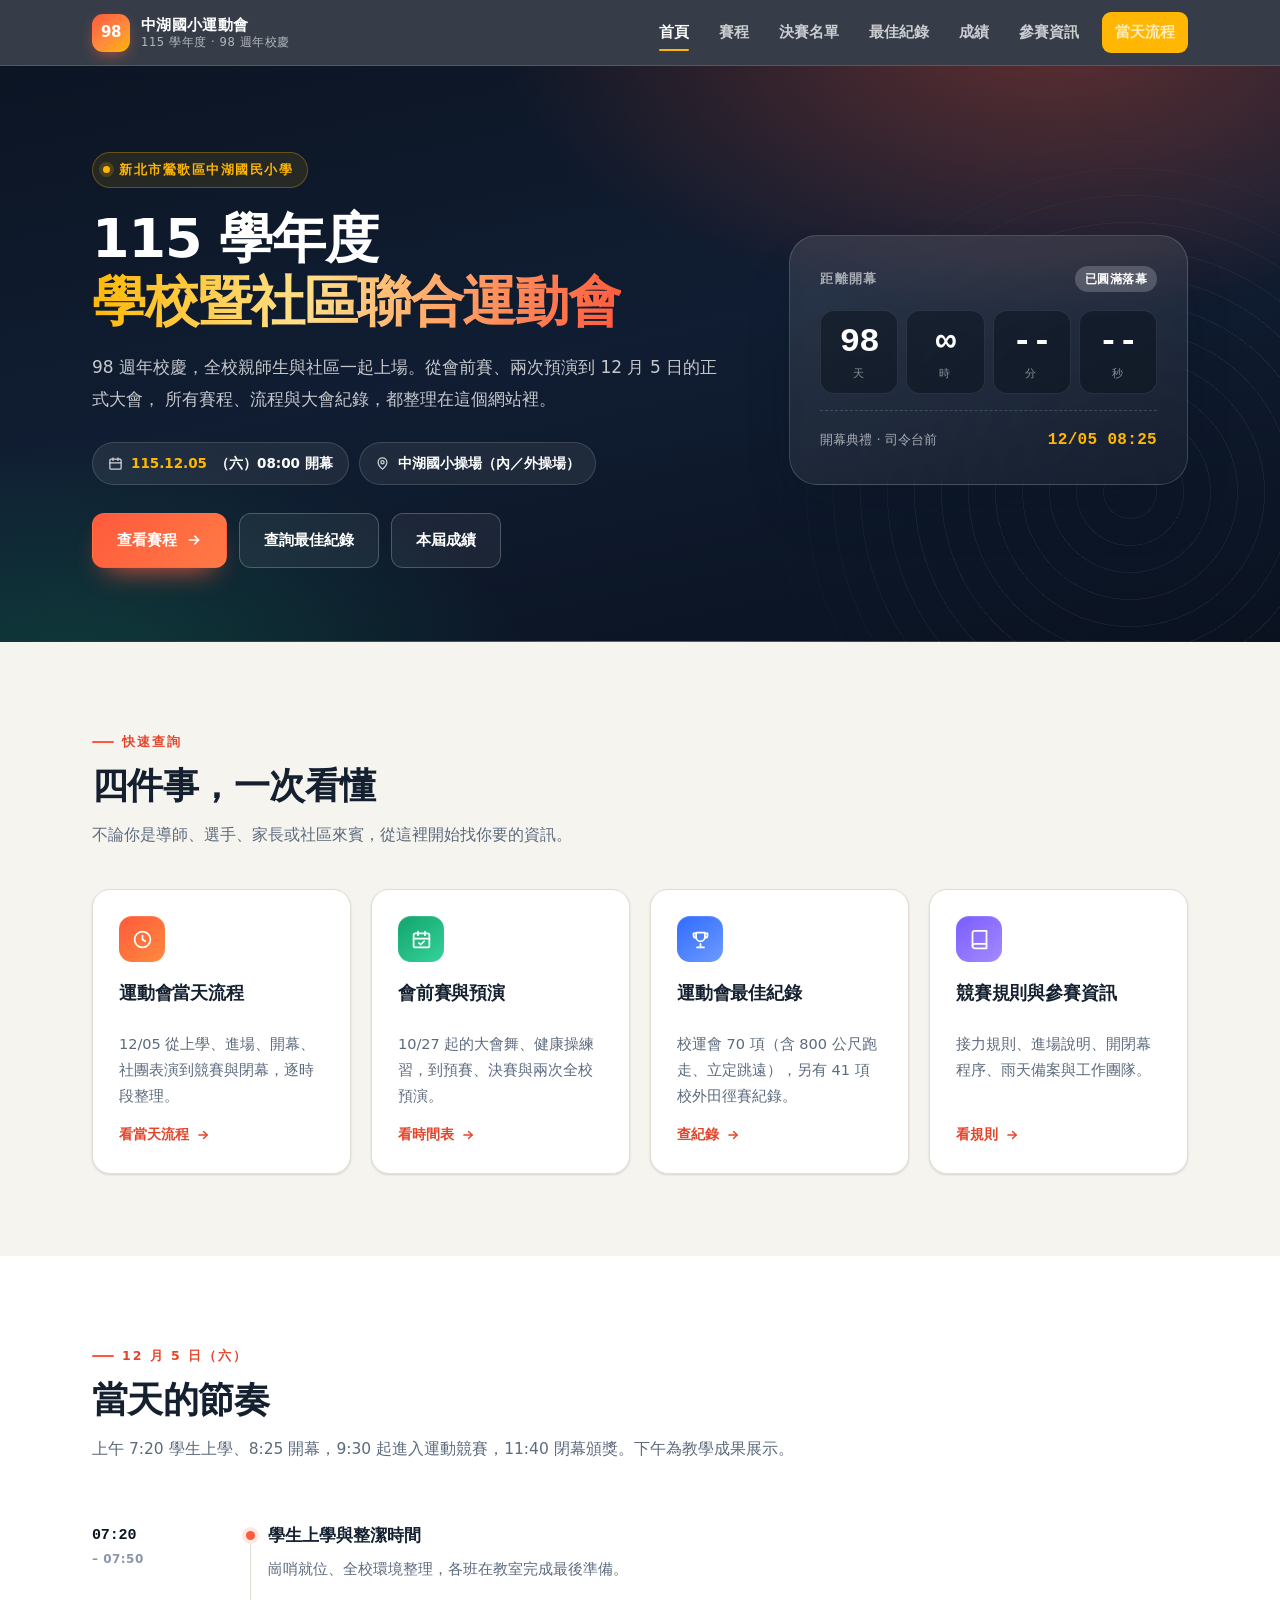
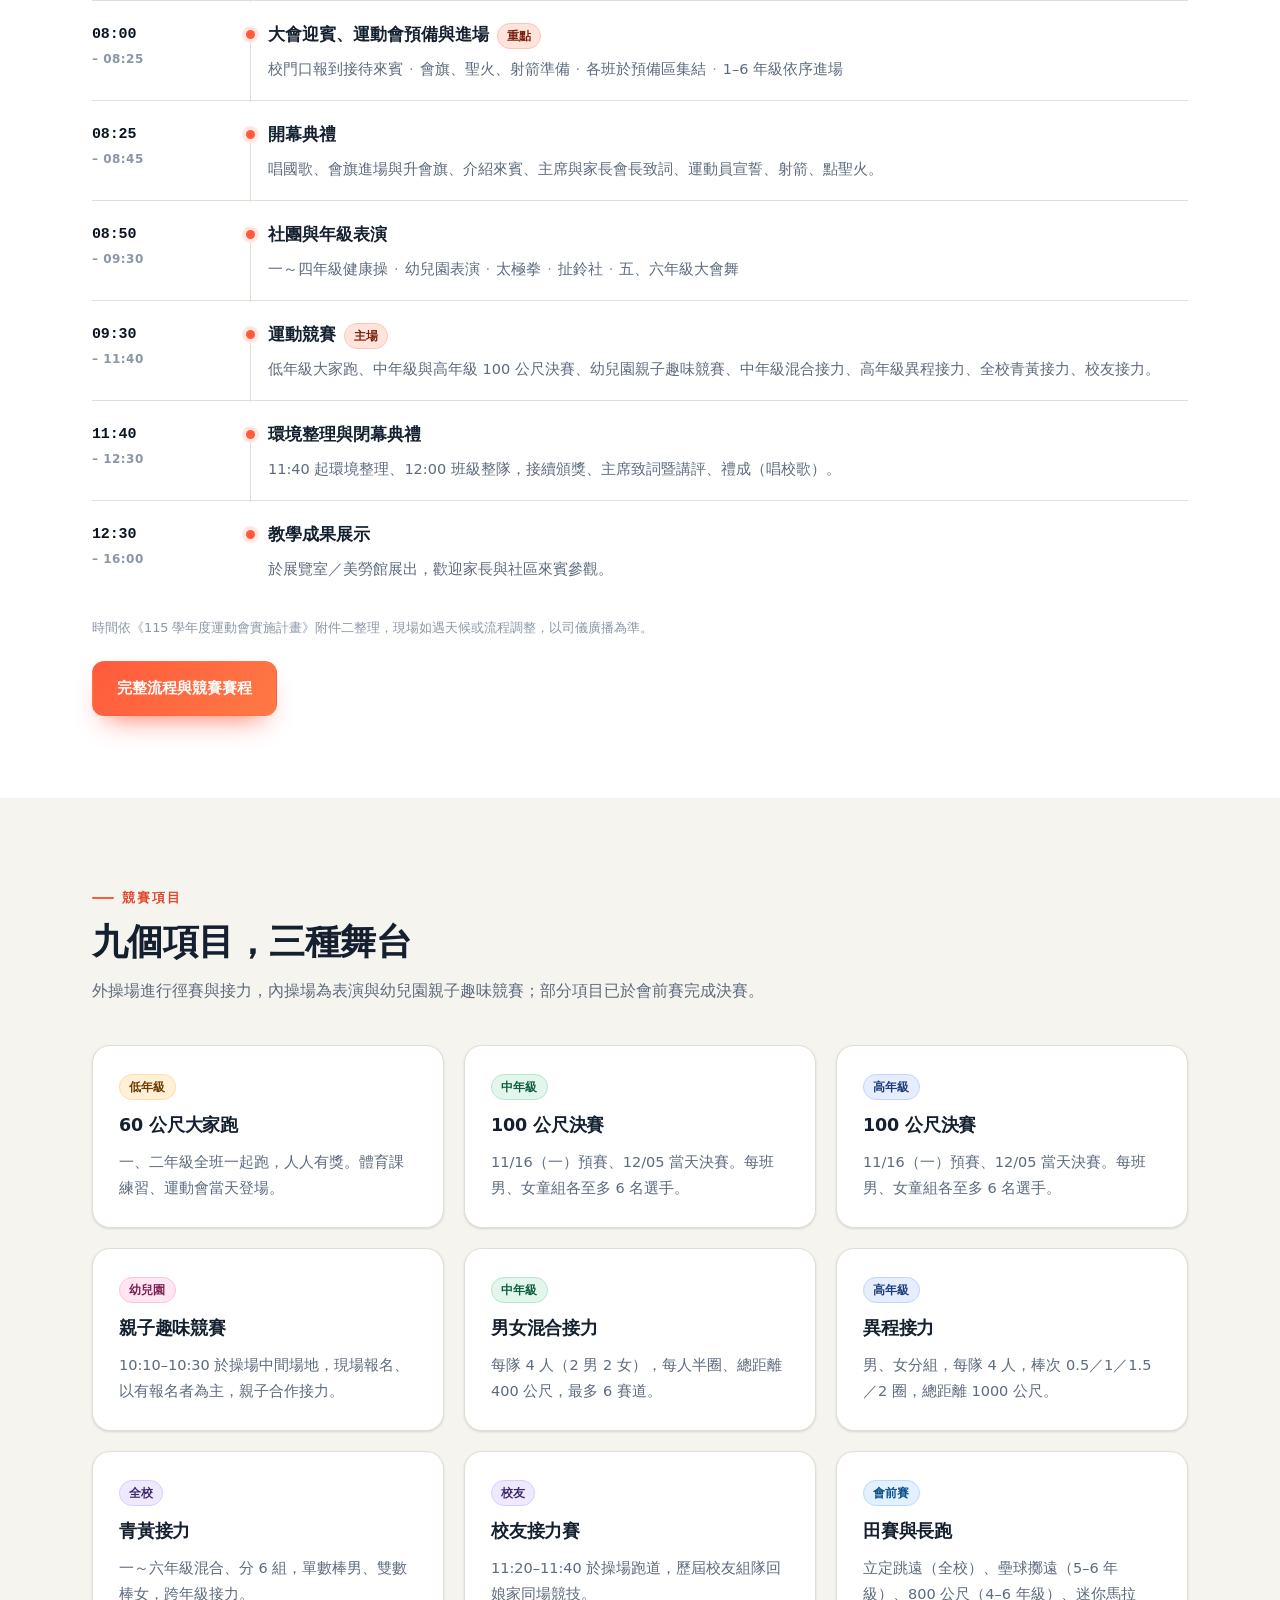
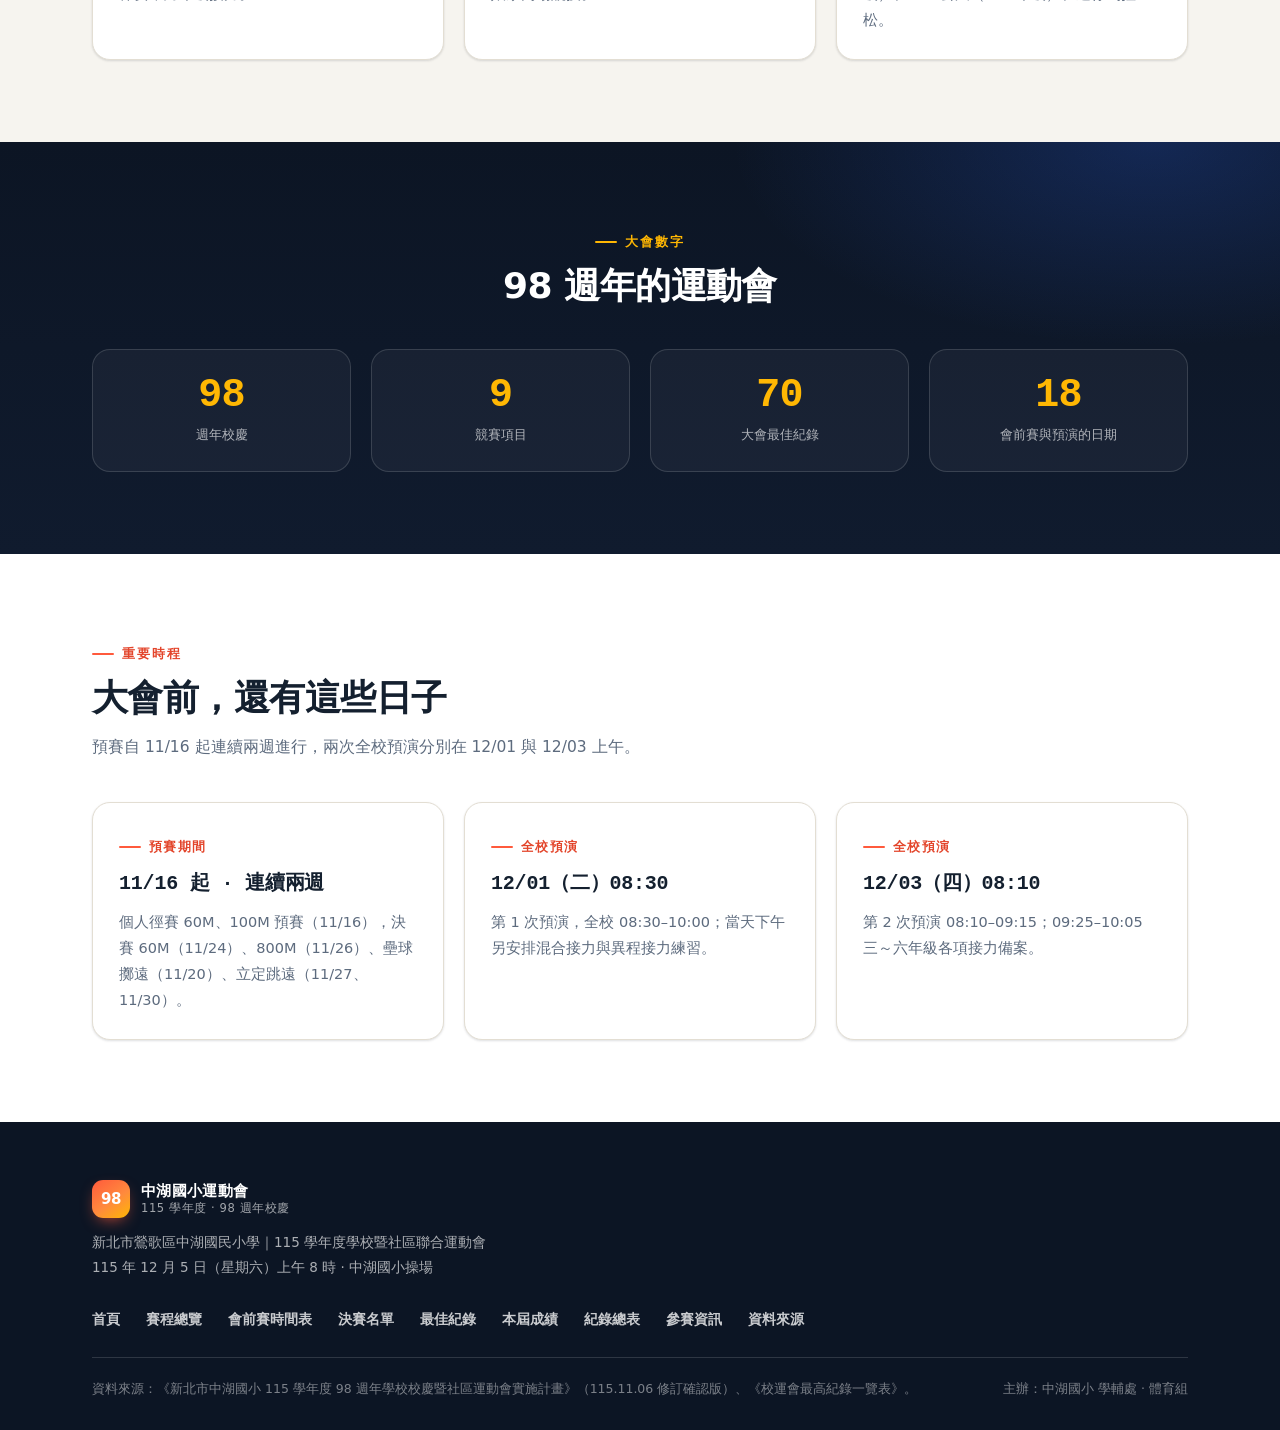
==== commit bc01725f: "加入成績公告以及進入決賽名單 加入成績公告以及進入決賽名單" ====
--- a/index.html
+++ b/index.html
@@ -1,352 +1,358 @@
-<!DOCTYPE html>
-<html lang="zh-Hant-TW">
-<head>
-<meta charset="UTF-8">
-<meta name="viewport" content="width=device-width, initial-scale=1">
-<title>中湖國小 115 學年度運動會｜98 週年校慶暨社區聯合運動會</title>
-<meta name="description" content="新北市鶯歌區中湖國小 115 學年度 98 週年校慶暨社區運動會官方網站：賽程總覽、當天活動流程、會前賽時間表、大會最佳紀錄查詢。12 月 5 日（六）上午 8 時開幕。">
-<meta name="theme-color" content="#0c1524">
-<meta property="og:title" content="中湖國小 115 學年度運動會">
-<meta property="og:description" content="12/05（六）08:00 開幕｜賽程、活動流程、會前賽時間表、大會最佳紀錄。">
-<meta property="og:type" content="website">
-<link rel="icon" href="data:image/svg+xml,%3Csvg xmlns='http://www.w3.org/2000/svg' viewBox='0 0 64 64'%3E%3Crect width='64' height='64' rx='15' fill='%230c1524'/%3E%3Cpath d='M14 42h36' stroke='%23ff5a3c' stroke-width='5' stroke-linecap='round'/%3E%3Cpath d='M18 30h28' stroke='%23ffb703' stroke-width='5' stroke-linecap='round'/%3E%3Cpath d='M23 18h18' stroke='%2312a46b' stroke-width='5' stroke-linecap='round'/%3E%3C/svg%3E">
-<link rel="stylesheet" href="assets/style.css">
-<noscript><style>.reveal{opacity:1!important;transform:none!important}</style></noscript>
-</head>
-<body>
-<a class="skip-link" href="#main">跳至主要內容</a>
-
-<header class="site-header">
-  <div class="header-inner">
-    <a class="brand" href="index.html" aria-label="中湖國小 115 學年度運動會 首頁">
-      <span class="brand-mark" aria-hidden="true">98</span>
-      <span class="brand-text">
-        <b>中湖國小運動會</b>
-        <span>115 學年度 · 98 週年校慶</span>
-      </span>
-    </a>
-    <button class="nav-toggle" type="button" aria-label="開啟導覽選單" aria-expanded="false" aria-controls="site-nav">
-      <span></span>
-    </button>
-    <nav class="nav" id="site-nav" aria-label="主要導覽">
-      <a href="index.html" aria-current="page">首頁</a>
-      <a href="schedule.html">賽程</a>
-      <a href="records.html">最佳紀錄</a>
-      <a href="info.html">參賽資訊</a>
-      <a class="header-cta" href="schedule.html#dayof">當天流程</a>
-    </nav>
-  </div>
-</header>
-
-<main id="main">
-
-  <!-- Hero -->
-  <section class="hero">
-    <div class="wrap hero-grid">
-      <div>
-        <span class="eyebrow"><span class="dot" aria-hidden="true"></span>新北市鶯歌區中湖國民小學</span>
-        <h1>115 學年度<br><span class="accent">學校暨社區聯合運動會</span></h1>
-        <p class="lede">
-          98 週年校慶，全校親師生與社區一起上場。從會前賽、兩次預演到 12 月 5 日的正式大會，
-          所有賽程、流程與大會紀錄，都整理在這個網站裡。
-        </p>
-        <div class="hero-meta">
-          <span class="chip-meta">
-            <svg width="15" height="15" viewBox="0 0 24 24" fill="none" stroke="currentColor" stroke-width="2" stroke-linecap="round" aria-hidden="true"><rect x="3" y="5" width="18" height="16" rx="2"/><path d="M8 3v4M16 3v4M3 11h18"/></svg>
-            <b>115.12.05</b>（六）08:00 開幕
-          </span>
-          <span class="chip-meta">
-            <svg width="15" height="15" viewBox="0 0 24 24" fill="none" stroke="currentColor" stroke-width="2" stroke-linecap="round" aria-hidden="true"><path d="M12 21s7-5.6 7-11a7 7 0 1 0-14 0c0 5.4 7 11 7 11Z"/><circle cx="12" cy="10" r="2.6"/></svg>
-            中湖國小操場（內／外操場）
-          </span>
-        </div>
-        <div class="hero-actions">
-          <a class="btn btn-primary" href="schedule.html">
-            查看賽程
-            <svg width="16" height="16" viewBox="0 0 24 24" fill="none" stroke="currentColor" stroke-width="2.4" stroke-linecap="round" stroke-linejoin="round" aria-hidden="true"><path d="M5 12h14"/><path d="m13 6 6 6-6 6"/></svg>
-          </a>
-          <a class="btn btn-ghost" href="records.html">查詢最佳紀錄</a>
-        </div>
-      </div>
-
-      <div class="countdown-card" data-countdown data-target="2026-12-05T08:00:00+08:00">
-        <div class="cc-label">
-          <span>距離開幕</span>
-          <span class="cc-badge" data-cc-badge>倒數中</span>
-        </div>
-        <div class="cc-digits" role="timer" aria-label="距離開幕時間倒數">
-          <div class="cc-unit"><b data-cc-days>--</b><span>天</span></div>
-          <div class="cc-unit"><b data-cc-hours>--</b><span>時</span></div>
-          <div class="cc-unit"><b data-cc-mins>--</b><span>分</span></div>
-          <div class="cc-unit"><b data-cc-secs>--</b><span>秒</span></div>
-        </div>
-        <div class="cc-date">
-          <span>開幕典禮 · 司令台前</span>
-          <b>12/05 08:25</b>
-        </div>
-      </div>
-    </div>
-  </section>
-
-  <!-- 快速入口 -->
-  <section class="section section--paper">
-    <div class="wrap">
-      <div class="section-head reveal">
-        <span class="kicker">快速查詢</span>
-        <h2>四件事，一次看懂</h2>
-        <p>不論你是導師、選手、家長或社區來賓，從這裡開始找你要的資訊。</p>
-      </div>
-
-      <div class="grid grid-4">
-        <a class="card entry reveal" data-tone="coral" href="schedule.html#dayof">
-          <span class="icon" aria-hidden="true">
-            <svg width="21" height="21" viewBox="0 0 24 24" fill="none" stroke="currentColor" stroke-width="2" stroke-linecap="round" stroke-linejoin="round"><circle cx="12" cy="12" r="9"/><path d="M12 7.5V12l3 2"/></svg>
-          </span>
-          <h3>運動會當天流程</h3>
-          <p>12/05 從上學、進場、開幕、社團表演到競賽與閉幕，逐時段整理。</p>
-          <span class="go">看當天流程
-            <svg width="14" height="14" viewBox="0 0 24 24" fill="none" stroke="currentColor" stroke-width="2.6" stroke-linecap="round" stroke-linejoin="round" aria-hidden="true"><path d="M5 12h14"/><path d="m13 6 6 6-6 6"/></svg>
-          </span>
-        </a>
-
-        <a class="card entry reveal" data-tone="green" href="schedule.html#prelim">
-          <span class="icon" aria-hidden="true">
-            <svg width="21" height="21" viewBox="0 0 24 24" fill="none" stroke="currentColor" stroke-width="2" stroke-linecap="round" stroke-linejoin="round"><rect x="3" y="5" width="18" height="16" rx="2"/><path d="M8 3v4M16 3v4M3 11h18"/><path d="m9 16 2 2 4-4"/></svg>
-          </span>
-          <h3>會前賽與預演</h3>
-          <p>10/27 起的大會舞、健康操練習，到預賽、決賽與兩次全校預演。</p>
-          <span class="go">看時間表
-            <svg width="14" height="14" viewBox="0 0 24 24" fill="none" stroke="currentColor" stroke-width="2.6" stroke-linecap="round" stroke-linejoin="round" aria-hidden="true"><path d="M5 12h14"/><path d="m13 6 6 6-6 6"/></svg>
-          </span>
-        </a>
-
-        <a class="card entry reveal" data-tone="blue" href="records.html">
-          <span class="icon" aria-hidden="true">
-            <svg width="21" height="21" viewBox="0 0 24 24" fill="none" stroke="currentColor" stroke-width="2" stroke-linecap="round" stroke-linejoin="round"><path d="M8 21h8"/><path d="M12 17v4"/><path d="M7 4h10v5a5 5 0 0 1-10 0V4Z"/><path d="M17 5h3v2a3 3 0 0 1-3 3"/><path d="M7 5H4v2a3 3 0 0 0 3 3"/></svg>
-          </span>
-          <h3>運動會最佳紀錄</h3>
-          <p>校運會 70 項（含 800 公尺跑走、立定跳遠），另有 41 項校外田徑賽紀錄。</p>
-          <span class="go">查紀錄
-            <svg width="14" height="14" viewBox="0 0 24 24" fill="none" stroke="currentColor" stroke-width="2.6" stroke-linecap="round" stroke-linejoin="round" aria-hidden="true"><path d="M5 12h14"/><path d="m13 6 6 6-6 6"/></svg>
-          </span>
-        </a>
-
-        <a class="card entry reveal" data-tone="violet" href="info.html">
-          <span class="icon" aria-hidden="true">
-            <svg width="21" height="21" viewBox="0 0 24 24" fill="none" stroke="currentColor" stroke-width="2" stroke-linecap="round" stroke-linejoin="round"><path d="M4 19.5A2.5 2.5 0 0 1 6.5 17H20"/><path d="M6.5 2H20v20H6.5A2.5 2.5 0 0 1 4 19.5v-15A2.5 2.5 0 0 1 6.5 2Z"/></svg>
-          </span>
-          <h3>競賽規則與參賽資訊</h3>
-          <p>接力規則、進場說明、開閉幕程序、雨天備案與工作團隊。</p>
-          <span class="go">看規則
-            <svg width="14" height="14" viewBox="0 0 24 24" fill="none" stroke="currentColor" stroke-width="2.6" stroke-linecap="round" stroke-linejoin="round" aria-hidden="true"><path d="M5 12h14"/><path d="m13 6 6 6-6 6"/></svg>
-          </span>
-        </a>
-      </div>
-    </div>
-  </section>
-
-  <!-- 當天流程精華 -->
-  <section class="section section--white" id="flow">
-    <div class="wrap">
-      <div class="section-head reveal">
-        <span class="kicker">12 月 5 日（六）</span>
-        <h2>當天的節奏</h2>
-        <p>上午 7:20 學生上學、8:25 開幕，9:30 起進入運動競賽，11:40 閉幕頒獎。下午為教學成果展示。</p>
-      </div>
-
-      <div class="timeline">
-        <div class="tl-row reveal">
-          <div class="tl-time">07:20<small>– 07:50</small></div>
-          <div class="tl-body">
-            <h3>學生上學與整潔時間</h3>
-            <p>崗哨就位、全校環境整理，各班在教室完成最後準備。</p>
-          </div>
-        </div>
-        <div class="tl-row reveal">
-          <div class="tl-time">08:00<small>– 08:25</small></div>
-          <div class="tl-body">
-            <h3>大會迎賓、運動會預備與進場 <span class="tag tag-key">重點</span></h3>
-            <p>校門口報到接待來賓<span class="sep">·</span>會旗、聖火、射箭準備<span class="sep">·</span>各班於預備區集結<span class="sep">·</span>1–6 年級依序進場</p>
-          </div>
-        </div>
-        <div class="tl-row reveal">
-          <div class="tl-time">08:25<small>– 08:45</small></div>
-          <div class="tl-body">
-            <h3>開幕典禮</h3>
-            <p>唱國歌、會旗進場與升會旗、介紹來賓、主席與家長會長致詞、運動員宣誓、射箭、點聖火。</p>
-          </div>
-        </div>
-        <div class="tl-row reveal">
-          <div class="tl-time">08:50<small>– 09:30</small></div>
-          <div class="tl-body">
-            <h3>社團與年級表演</h3>
-            <p>一～四年級健康操<span class="sep">·</span>幼兒園表演<span class="sep">·</span>太極拳<span class="sep">·</span>扯鈴社<span class="sep">·</span>五、六年級大會舞</p>
-          </div>
-        </div>
-        <div class="tl-row reveal">
-          <div class="tl-time">09:30<small>– 11:40</small></div>
-          <div class="tl-body">
-            <h3>運動競賽 <span class="tag tag-key">主場</span></h3>
-            <p>低年級大家跑、中年級與高年級 100 公尺決賽、幼兒園親子趣味競賽、中年級混合接力、高年級異程接力、全校青黃接力、校友接力。</p>
-          </div>
-        </div>
-        <div class="tl-row reveal">
-          <div class="tl-time">11:40<small>– 12:30</small></div>
-          <div class="tl-body">
-            <h3>環境整理與閉幕典禮</h3>
-            <p>11:40 起環境整理、12:00 班級整隊，接續頒獎、主席致詞暨講評、禮成（唱校歌）。</p>
-          </div>
-        </div>
-        <div class="tl-row reveal">
-          <div class="tl-time">12:30<small>– 16:00</small></div>
-          <div class="tl-body">
-            <h3>教學成果展示</h3>
-            <p>於展覽室／美勞館展出，歡迎家長與社區來賓參觀。</p>
-          </div>
-        </div>
-      </div>
-
-      <p class="footnote">時間依《115 學年度運動會實施計畫》附件二整理，現場如遇天候或流程調整，以司儀廣播為準。</p>
-      <div style="margin-top:22px">
-        <a class="btn btn-primary" href="schedule.html#dayof">完整流程與競賽賽程</a>
-      </div>
-    </div>
-  </section>
-
-  <!-- 競賽項目 -->
-  <section class="section section--paper">
-    <div class="wrap">
-      <div class="section-head reveal">
-        <span class="kicker">競賽項目</span>
-        <h2>九個項目，三種舞台</h2>
-        <p>外操場進行徑賽與接力，內操場為表演與幼兒園親子趣味競賽；部分項目已於會前賽完成決賽。</p>
-      </div>
-
-      <div class="grid grid-3">
-        <article class="card reveal">
-          <span class="tag tag-lower">低年級</span>
-          <h3 style="margin-top:10px">60 公尺大家跑</h3>
-          <p>一、二年級全班一起跑，人人有獎。體育課練習、運動會當天登場。</p>
-        </article>
-        <article class="card reveal">
-          <span class="tag tag-junior">中年級</span>
-          <h3 style="margin-top:10px">100 公尺決賽</h3>
-          <p>11/16（一）預賽、12/05 當天決賽。每班男、女童組各至多 6 名選手。</p>
-        </article>
-        <article class="card reveal">
-          <span class="tag tag-senior">高年級</span>
-          <h3 style="margin-top:10px">100 公尺決賽</h3>
-          <p>11/16（一）預賽、12/05 當天決賽。每班男、女童組各至多 6 名選手。</p>
-        </article>
-        <article class="card reveal">
-          <span class="tag tag-kinder">幼兒園</span>
-          <h3 style="margin-top:10px">親子趣味競賽</h3>
-          <p>10:10–10:30 於操場中間場地，現場報名、以有報名者為主，親子合作接力。</p>
-        </article>
-        <article class="card reveal">
-          <span class="tag tag-junior">中年級</span>
-          <h3 style="margin-top:10px">男女混合接力</h3>
-          <p>每隊 4 人（2 男 2 女），每人半圈、總距離 400 公尺，最多 6 賽道。</p>
-        </article>
-        <article class="card reveal">
-          <span class="tag tag-senior">高年級</span>
-          <h3 style="margin-top:10px">異程接力</h3>
-          <p>男、女分組，每隊 4 人，棒次 0.5／1／1.5／2 圈，總距離 1000 公尺。</p>
-        </article>
-        <article class="card reveal">
-          <span class="tag tag-all">全校</span>
-          <h3 style="margin-top:10px">青黃接力</h3>
-          <p>一～六年級混合、分 6 組，單數棒男、雙數棒女，跨年級接力。</p>
-        </article>
-        <article class="card reveal">
-          <span class="tag tag-all">校友</span>
-          <h3 style="margin-top:10px">校友接力賽</h3>
-          <p>11:20–11:40 於操場跑道，歷屆校友組隊回娘家同場競技。</p>
-        </article>
-        <article class="card reveal">
-          <span class="tag tag-soon">會前賽</span>
-          <h3 style="margin-top:10px">田賽與長跑</h3>
-          <p>立定跳遠（全校）、壘球擲遠（5–6 年級）、800 公尺（4–6 年級）、迷你馬拉松。</p>
-        </article>
-      </div>
-    </div>
-  </section>
-
-  <!-- 數據 -->
-  <section class="section section--ink">
-    <div class="wrap">
-      <div class="section-head center reveal">
-        <span class="kicker">大會數字</span>
-        <h2>98 週年的運動會</h2>
-      </div>
-      <div class="grid grid-4">
-        <div class="stat reveal"><b>98</b><span>週年校慶</span></div>
-        <div class="stat reveal"><b>9</b><span>競賽項目</span></div>
-        <div class="stat reveal"><b>70</b><span>大會最佳紀錄</span></div>
-        <div class="stat reveal"><b>18</b><span>會前賽與預演的日期</span></div>
-      </div>
-    </div>
-  </section>
-
-  <!-- 重要時程 -->
-  <section class="section section--white">
-    <div class="wrap">
-      <div class="section-head reveal">
-        <span class="kicker">重要時程</span>
-        <h2>大會前，還有這些日子</h2>
-        <p>預賽自 11/16 起連續兩週進行，兩次全校預演分別在 12/01 與 12/03 上午。</p>
-      </div>
-      <div class="grid grid-3">
-        <a class="card reveal" href="schedule.html#events">
-          <span class="kicker" style="letter-spacing:.1em">預賽期間</span>
-          <h3 style="margin-top:8px;font-family:var(--mono);font-size:20px">11/16 起 · 連續兩週</h3>
-          <p>個人徑賽 60M、100M 預賽（11/16），決賽 60M（11/24）、800M（11/26）、壘球擲遠（11/20）、立定跳遠（11/27、11/30）。</p>
-        </a>
-        <a class="card reveal" href="schedule.html#prelim">
-          <span class="kicker" style="letter-spacing:.1em">全校預演</span>
-          <h3 style="margin-top:8px;font-family:var(--mono);font-size:20px">12/01（二）08:30</h3>
-          <p>第 1 次預演，全校 08:30–10:00；當天下午另安排混合接力與異程接力練習。</p>
-        </a>
-        <a class="card reveal" href="schedule.html#prelim">
-          <span class="kicker" style="letter-spacing:.1em">全校預演</span>
-          <h3 style="margin-top:8px;font-family:var(--mono);font-size:20px">12/03（四）08:10</h3>
-          <p>第 2 次預演 08:10–09:15；09:25–10:05 三～六年級各項接力備案。</p>
-        </a>
-      </div>
-    </div>
-  </section>
-
-</main>
-
-<footer class="site-footer">
-  <div class="wrap">
-    <div class="footer-top">
-      <div class="footer-brand">
-        <div class="brand">
-          <span class="brand-mark" aria-hidden="true">98</span>
-          <span class="brand-text">
-            <b>中湖國小運動會</b>
-            <span>115 學年度 · 98 週年校慶</span>
-          </span>
-        </div>
-        <p>新北市鶯歌區中湖國民小學｜115 學年度學校暨社區聯合運動會<br>115 年 12 月 5 日（星期六）上午 8 時 · 中湖國小操場</p>
-      </div>
-      <nav class="footer-links" aria-label="頁尾導覽">
-        <a href="index.html">首頁</a>
-        <a href="schedule.html">賽程總覽</a>
-        <a href="schedule.html#prelim">會前賽時間表</a>
-        <a href="records.html">最佳紀錄</a>
-        <a href="info.html">參賽資訊</a>
-        <a href="info.html#source">資料來源</a>
-      </nav>
-    </div>
-    <div class="footer-bottom">
-      <span>資料來源：《新北市中湖國小 115 學年度 98 週年學校校慶暨社區運動會實施計畫》（115.11.06 修訂確認版）、《校運會最高紀錄一覽表》。</span>
-      <span>主辦：中湖國小 學輔處 · 體育組</span>
-    </div>
-  </div>
-</footer>
-
-<script src="assets/app.js"></script>
-</body>
-</html>
+<!DOCTYPE html>
+<html lang="zh-Hant-TW">
+<head>
+<meta charset="UTF-8">
+<meta name="viewport" content="width=device-width, initial-scale=1">
+<title>中湖國小 115 學年度運動會｜98 週年校慶暨社區聯合運動會</title>
+<meta name="description" content="新北市鶯歌區中湖國小 115 學年度 98 週年校慶暨社區運動會官方網站：賽程總覽、當天活動流程、會前賽時間表、大會最佳紀錄查詢。12 月 5 日（六）上午 8 時開幕。">
+<meta name="theme-color" content="#0c1524">
+<meta property="og:title" content="中湖國小 115 學年度運動會">
+<meta property="og:description" content="12/05（六）08:00 開幕｜賽程、活動流程、會前賽時間表、大會最佳紀錄。">
+<meta property="og:type" content="website">
+<link rel="icon" href="data:image/svg+xml,%3Csvg xmlns='http://www.w3.org/2000/svg' viewBox='0 0 64 64'%3E%3Crect width='64' height='64' rx='15' fill='%230c1524'/%3E%3Cpath d='M14 42h36' stroke='%23ff5a3c' stroke-width='5' stroke-linecap='round'/%3E%3Cpath d='M18 30h28' stroke='%23ffb703' stroke-width='5' stroke-linecap='round'/%3E%3Cpath d='M23 18h18' stroke='%2312a46b' stroke-width='5' stroke-linecap='round'/%3E%3C/svg%3E">
+<link rel="stylesheet" href="assets/style.css">
+<noscript><style>.reveal{opacity:1!important;transform:none!important}</style></noscript>
+</head>
+<body>
+<a class="skip-link" href="#main">跳至主要內容</a>
+
+<header class="site-header">
+  <div class="header-inner">
+    <a class="brand" href="index.html" aria-label="中湖國小 115 學年度運動會 首頁">
+      <span class="brand-mark" aria-hidden="true">98</span>
+      <span class="brand-text">
+        <b>中湖國小運動會</b>
+        <span>115 學年度 · 98 週年校慶</span>
+      </span>
+    </a>
+    <button class="nav-toggle" type="button" aria-label="開啟導覽選單" aria-expanded="false" aria-controls="site-nav">
+      <span></span>
+    </button>
+    <nav class="nav" id="site-nav" aria-label="主要導覽">
+      <a href="index.html" aria-current="page">首頁</a>
+      <a href="schedule.html">賽程</a>
+      <a href="finalists.html">決賽名單</a>
+      <a href="records.html">最佳紀錄</a>
+      <a href="results-115.html">成績</a>
+      <a href="info.html">參賽資訊</a>
+      <a href="schedule.html#dayof" class="header-cta">當天流程</a>
+    </nav>
+  </div>
+</header>
+
+<main id="main">
+
+  <!-- Hero -->
+  <section class="hero">
+    <div class="wrap hero-grid">
+      <div>
+        <span class="eyebrow"><span class="dot" aria-hidden="true"></span>新北市鶯歌區中湖國民小學</span>
+        <h1>115 學年度<br><span class="accent">學校暨社區聯合運動會</span></h1>
+        <p class="lede">
+          98 週年校慶，全校親師生與社區一起上場。從會前賽、兩次預演到 12 月 5 日的正式大會，
+          所有賽程、流程與大會紀錄，都整理在這個網站裡。
+        </p>
+        <div class="hero-meta">
+          <span class="chip-meta">
+            <svg width="15" height="15" viewBox="0 0 24 24" fill="none" stroke="currentColor" stroke-width="2" stroke-linecap="round" aria-hidden="true"><rect x="3" y="5" width="18" height="16" rx="2"/><path d="M8 3v4M16 3v4M3 11h18"/></svg>
+            <b>115.12.05</b>（六）08:00 開幕
+          </span>
+          <span class="chip-meta">
+            <svg width="15" height="15" viewBox="0 0 24 24" fill="none" stroke="currentColor" stroke-width="2" stroke-linecap="round" aria-hidden="true"><path d="M12 21s7-5.6 7-11a7 7 0 1 0-14 0c0 5.4 7 11 7 11Z"/><circle cx="12" cy="10" r="2.6"/></svg>
+            中湖國小操場（內／外操場）
+          </span>
+        </div>
+        <div class="hero-actions">
+          <a class="btn btn-primary" href="schedule.html">
+            查看賽程
+            <svg width="16" height="16" viewBox="0 0 24 24" fill="none" stroke="currentColor" stroke-width="2.4" stroke-linecap="round" stroke-linejoin="round" aria-hidden="true"><path d="M5 12h14"/><path d="m13 6 6 6-6 6"/></svg>
+          </a>
+          <a class="btn btn-ghost" href="records.html">查詢最佳紀錄</a>
+          <a class="btn btn-ghost" href="results-115.html">本屆成績</a>
+        </div>
+      </div>
+
+      <div class="countdown-card" data-countdown data-target="2026-12-05T08:00:00+08:00">
+        <div class="cc-label">
+          <span>距離開幕</span>
+          <span class="cc-badge" data-cc-badge>倒數中</span>
+        </div>
+        <div class="cc-digits" role="timer" aria-label="距離開幕時間倒數">
+          <div class="cc-unit"><b data-cc-days>--</b><span>天</span></div>
+          <div class="cc-unit"><b data-cc-hours>--</b><span>時</span></div>
+          <div class="cc-unit"><b data-cc-mins>--</b><span>分</span></div>
+          <div class="cc-unit"><b data-cc-secs>--</b><span>秒</span></div>
+        </div>
+        <div class="cc-date">
+          <span>開幕典禮 · 司令台前</span>
+          <b>12/05 08:25</b>
+        </div>
+      </div>
+    </div>
+  </section>
+
+  <!-- 快速入口 -->
+  <section class="section section--paper">
+    <div class="wrap">
+      <div class="section-head reveal">
+        <span class="kicker">快速查詢</span>
+        <h2>四件事，一次看懂</h2>
+        <p>不論你是導師、選手、家長或社區來賓，從這裡開始找你要的資訊。</p>
+      </div>
+
+      <div class="grid grid-4">
+        <a class="card entry reveal" data-tone="coral" href="schedule.html#dayof">
+          <span class="icon" aria-hidden="true">
+            <svg width="21" height="21" viewBox="0 0 24 24" fill="none" stroke="currentColor" stroke-width="2" stroke-linecap="round" stroke-linejoin="round"><circle cx="12" cy="12" r="9"/><path d="M12 7.5V12l3 2"/></svg>
+          </span>
+          <h3>運動會當天流程</h3>
+          <p>12/05 從上學、進場、開幕、社團表演到競賽與閉幕，逐時段整理。</p>
+          <span class="go">看當天流程
+            <svg width="14" height="14" viewBox="0 0 24 24" fill="none" stroke="currentColor" stroke-width="2.6" stroke-linecap="round" stroke-linejoin="round" aria-hidden="true"><path d="M5 12h14"/><path d="m13 6 6 6-6 6"/></svg>
+          </span>
+        </a>
+
+        <a class="card entry reveal" data-tone="green" href="schedule.html#prelim">
+          <span class="icon" aria-hidden="true">
+            <svg width="21" height="21" viewBox="0 0 24 24" fill="none" stroke="currentColor" stroke-width="2" stroke-linecap="round" stroke-linejoin="round"><rect x="3" y="5" width="18" height="16" rx="2"/><path d="M8 3v4M16 3v4M3 11h18"/><path d="m9 16 2 2 4-4"/></svg>
+          </span>
+          <h3>會前賽與預演</h3>
+          <p>10/27 起的大會舞、健康操練習，到預賽、決賽與兩次全校預演。</p>
+          <span class="go">看時間表
+            <svg width="14" height="14" viewBox="0 0 24 24" fill="none" stroke="currentColor" stroke-width="2.6" stroke-linecap="round" stroke-linejoin="round" aria-hidden="true"><path d="M5 12h14"/><path d="m13 6 6 6-6 6"/></svg>
+          </span>
+        </a>
+
+        <a class="card entry reveal" data-tone="blue" href="records.html">
+          <span class="icon" aria-hidden="true">
+            <svg width="21" height="21" viewBox="0 0 24 24" fill="none" stroke="currentColor" stroke-width="2" stroke-linecap="round" stroke-linejoin="round"><path d="M8 21h8"/><path d="M12 17v4"/><path d="M7 4h10v5a5 5 0 0 1-10 0V4Z"/><path d="M17 5h3v2a3 3 0 0 1-3 3"/><path d="M7 5H4v2a3 3 0 0 0 3 3"/></svg>
+          </span>
+          <h3>運動會最佳紀錄</h3>
+          <p>校運會 70 項（含 800 公尺跑走、立定跳遠），另有 41 項校外田徑賽紀錄。</p>
+          <span class="go">查紀錄
+            <svg width="14" height="14" viewBox="0 0 24 24" fill="none" stroke="currentColor" stroke-width="2.6" stroke-linecap="round" stroke-linejoin="round" aria-hidden="true"><path d="M5 12h14"/><path d="m13 6 6 6-6 6"/></svg>
+          </span>
+        </a>
+
+        <a class="card entry reveal" data-tone="violet" href="info.html">
+          <span class="icon" aria-hidden="true">
+            <svg width="21" height="21" viewBox="0 0 24 24" fill="none" stroke="currentColor" stroke-width="2" stroke-linecap="round" stroke-linejoin="round"><path d="M4 19.5A2.5 2.5 0 0 1 6.5 17H20"/><path d="M6.5 2H20v20H6.5A2.5 2.5 0 0 1 4 19.5v-15A2.5 2.5 0 0 1 6.5 2Z"/></svg>
+          </span>
+          <h3>競賽規則與參賽資訊</h3>
+          <p>接力規則、進場說明、開閉幕程序、雨天備案與工作團隊。</p>
+          <span class="go">看規則
+            <svg width="14" height="14" viewBox="0 0 24 24" fill="none" stroke="currentColor" stroke-width="2.6" stroke-linecap="round" stroke-linejoin="round" aria-hidden="true"><path d="M5 12h14"/><path d="m13 6 6 6-6 6"/></svg>
+          </span>
+        </a>
+      </div>
+    </div>
+  </section>
+
+  <!-- 當天流程精華 -->
+  <section class="section section--white" id="flow">
+    <div class="wrap">
+      <div class="section-head reveal">
+        <span class="kicker">12 月 5 日（六）</span>
+        <h2>當天的節奏</h2>
+        <p>上午 7:20 學生上學、8:25 開幕，9:30 起進入運動競賽，11:40 閉幕頒獎。下午為教學成果展示。</p>
+      </div>
+
+      <div class="timeline">
+        <div class="tl-row reveal">
+          <div class="tl-time">07:20<small>– 07:50</small></div>
+          <div class="tl-body">
+            <h3>學生上學與整潔時間</h3>
+            <p>崗哨就位、全校環境整理，各班在教室完成最後準備。</p>
+          </div>
+        </div>
+        <div class="tl-row reveal">
+          <div class="tl-time">08:00<small>– 08:25</small></div>
+          <div class="tl-body">
+            <h3>大會迎賓、運動會預備與進場 <span class="tag tag-key">重點</span></h3>
+            <p>校門口報到接待來賓<span class="sep">·</span>會旗、聖火、射箭準備<span class="sep">·</span>各班於預備區集結<span class="sep">·</span>1–6 年級依序進場</p>
+          </div>
+        </div>
+        <div class="tl-row reveal">
+          <div class="tl-time">08:25<small>– 08:45</small></div>
+          <div class="tl-body">
+            <h3>開幕典禮</h3>
+            <p>唱國歌、會旗進場與升會旗、介紹來賓、主席與家長會長致詞、運動員宣誓、射箭、點聖火。</p>
+          </div>
+        </div>
+        <div class="tl-row reveal">
+          <div class="tl-time">08:50<small>– 09:30</small></div>
+          <div class="tl-body">
+            <h3>社團與年級表演</h3>
+            <p>一～四年級健康操<span class="sep">·</span>幼兒園表演<span class="sep">·</span>太極拳<span class="sep">·</span>扯鈴社<span class="sep">·</span>五、六年級大會舞</p>
+          </div>
+        </div>
+        <div class="tl-row reveal">
+          <div class="tl-time">09:30<small>– 11:40</small></div>
+          <div class="tl-body">
+            <h3>運動競賽 <span class="tag tag-key">主場</span></h3>
+            <p>低年級大家跑、中年級與高年級 100 公尺決賽、幼兒園親子趣味競賽、中年級混合接力、高年級異程接力、全校青黃接力、校友接力。</p>
+          </div>
+        </div>
+        <div class="tl-row reveal">
+          <div class="tl-time">11:40<small>– 12:30</small></div>
+          <div class="tl-body">
+            <h3>環境整理與閉幕典禮</h3>
+            <p>11:40 起環境整理、12:00 班級整隊，接續頒獎、主席致詞暨講評、禮成（唱校歌）。</p>
+          </div>
+        </div>
+        <div class="tl-row reveal">
+          <div class="tl-time">12:30<small>– 16:00</small></div>
+          <div class="tl-body">
+            <h3>教學成果展示</h3>
+            <p>於展覽室／美勞館展出，歡迎家長與社區來賓參觀。</p>
+          </div>
+        </div>
+      </div>
+
+      <p class="footnote">時間依《115 學年度運動會實施計畫》附件二整理，現場如遇天候或流程調整，以司儀廣播為準。</p>
+      <div style="margin-top:22px">
+        <a class="btn btn-primary" href="schedule.html#dayof">完整流程與競賽賽程</a>
+      </div>
+    </div>
+  </section>
+
+  <!-- 競賽項目 -->
+  <section class="section section--paper">
+    <div class="wrap">
+      <div class="section-head reveal">
+        <span class="kicker">競賽項目</span>
+        <h2>九個項目，三種舞台</h2>
+        <p>外操場進行徑賽與接力，內操場為表演與幼兒園親子趣味競賽；部分項目已於會前賽完成決賽。</p>
+      </div>
+
+      <div class="grid grid-3">
+        <article class="card reveal">
+          <span class="tag tag-lower">低年級</span>
+          <h3 style="margin-top:10px">60 公尺大家跑</h3>
+          <p>一、二年級全班一起跑，人人有獎。體育課練習、運動會當天登場。</p>
+        </article>
+        <article class="card reveal">
+          <span class="tag tag-junior">中年級</span>
+          <h3 style="margin-top:10px">100 公尺決賽</h3>
+          <p>11/16（一）預賽、12/05 當天決賽。每班男、女童組各至多 6 名選手。</p>
+        </article>
+        <article class="card reveal">
+          <span class="tag tag-senior">高年級</span>
+          <h3 style="margin-top:10px">100 公尺決賽</h3>
+          <p>11/16（一）預賽、12/05 當天決賽。每班男、女童組各至多 6 名選手。</p>
+        </article>
+        <article class="card reveal">
+          <span class="tag tag-kinder">幼兒園</span>
+          <h3 style="margin-top:10px">親子趣味競賽</h3>
+          <p>10:10–10:30 於操場中間場地，現場報名、以有報名者為主，親子合作接力。</p>
+        </article>
+        <article class="card reveal">
+          <span class="tag tag-junior">中年級</span>
+          <h3 style="margin-top:10px">男女混合接力</h3>
+          <p>每隊 4 人（2 男 2 女），每人半圈、總距離 400 公尺，最多 6 賽道。</p>
+        </article>
+        <article class="card reveal">
+          <span class="tag tag-senior">高年級</span>
+          <h3 style="margin-top:10px">異程接力</h3>
+          <p>男、女分組，每隊 4 人，棒次 0.5／1／1.5／2 圈，總距離 1000 公尺。</p>
+        </article>
+        <article class="card reveal">
+          <span class="tag tag-all">全校</span>
+          <h3 style="margin-top:10px">青黃接力</h3>
+          <p>一～六年級混合、分 6 組，單數棒男、雙數棒女，跨年級接力。</p>
+        </article>
+        <article class="card reveal">
+          <span class="tag tag-all">校友</span>
+          <h3 style="margin-top:10px">校友接力賽</h3>
+          <p>11:20–11:40 於操場跑道，歷屆校友組隊回娘家同場競技。</p>
+        </article>
+        <article class="card reveal">
+          <span class="tag tag-soon">會前賽</span>
+          <h3 style="margin-top:10px">田賽與長跑</h3>
+          <p>立定跳遠（全校）、壘球擲遠（5–6 年級）、800 公尺（4–6 年級）、迷你馬拉松。</p>
+        </article>
+      </div>
+    </div>
+  </section>
+
+  <!-- 數據 -->
+  <section class="section section--ink">
+    <div class="wrap">
+      <div class="section-head center reveal">
+        <span class="kicker">大會數字</span>
+        <h2>98 週年的運動會</h2>
+      </div>
+      <div class="grid grid-4">
+        <div class="stat reveal"><b>98</b><span>週年校慶</span></div>
+        <div class="stat reveal"><b>9</b><span>競賽項目</span></div>
+        <div class="stat reveal"><b>70</b><span>大會最佳紀錄</span></div>
+        <div class="stat reveal"><b>18</b><span>會前賽與預演的日期</span></div>
+      </div>
+    </div>
+  </section>
+
+  <!-- 重要時程 -->
+  <section class="section section--white">
+    <div class="wrap">
+      <div class="section-head reveal">
+        <span class="kicker">重要時程</span>
+        <h2>大會前，還有這些日子</h2>
+        <p>預賽自 11/16 起連續兩週進行，兩次全校預演分別在 12/01 與 12/03 上午。</p>
+      </div>
+      <div class="grid grid-3">
+        <a class="card reveal" href="schedule.html#events">
+          <span class="kicker" style="letter-spacing:.1em">預賽期間</span>
+          <h3 style="margin-top:8px;font-family:var(--mono);font-size:20px">11/16 起 · 連續兩週</h3>
+          <p>個人徑賽 60M、100M 預賽（11/16），決賽 60M（11/24）、800M（11/26）、壘球擲遠（11/20）、立定跳遠（11/27、11/30）。</p>
+        </a>
+        <a class="card reveal" href="schedule.html#prelim">
+          <span class="kicker" style="letter-spacing:.1em">全校預演</span>
+          <h3 style="margin-top:8px;font-family:var(--mono);font-size:20px">12/01（二）08:30</h3>
+          <p>第 1 次預演，全校 08:30–10:00；當天下午另安排混合接力與異程接力練習。</p>
+        </a>
+        <a class="card reveal" href="schedule.html#prelim">
+          <span class="kicker" style="letter-spacing:.1em">全校預演</span>
+          <h3 style="margin-top:8px;font-family:var(--mono);font-size:20px">12/03（四）08:10</h3>
+          <p>第 2 次預演 08:10–09:15；09:25–10:05 三～六年級各項接力備案。</p>
+        </a>
+      </div>
+    </div>
+  </section>
+
+</main>
+
+<footer class="site-footer">
+  <div class="wrap">
+    <div class="footer-top">
+      <div class="footer-brand">
+        <div class="brand">
+          <span class="brand-mark" aria-hidden="true">98</span>
+          <span class="brand-text">
+            <b>中湖國小運動會</b>
+            <span>115 學年度 · 98 週年校慶</span>
+          </span>
+        </div>
+        <p>新北市鶯歌區中湖國民小學｜115 學年度學校暨社區聯合運動會<br>115 年 12 月 5 日（星期六）上午 8 時 · 中湖國小操場</p>
+      </div>
+      <nav class="footer-links" aria-label="頁尾導覽">
+        <a href="index.html">首頁</a>
+        <a href="schedule.html">賽程總覽</a>
+        <a href="schedule.html#prelim">會前賽時間表</a>
+        <a href="finalists.html">決賽名單</a>
+        <a href="records.html">最佳紀錄</a>
+        <a href="results-115.html">本屆成績</a>
+        <a href="results.html">紀錄總表</a>
+        <a href="info.html">參賽資訊</a>
+        <a href="info.html#source">資料來源</a>
+      </nav>
+    </div>
+    <div class="footer-bottom">
+      <span>資料來源：《新北市中湖國小 115 學年度 98 週年學校校慶暨社區運動會實施計畫》（115.11.06 修訂確認版）、《校運會最高紀錄一覽表》。</span>
+      <span>主辦：中湖國小 學輔處 · 體育組</span>
+    </div>
+  </div>
+</footer>
+
+<script src="assets/app.js"></script>
+</body>
+</html>
--- a/assets/style.css
+++ b/assets/style.css
@@ -637,6 +637,27 @@
   color: rgba(255, 255, 255, .55);
   font-variant-numeric: tabular-nums;
 }
+
+/* 紀錄之最：速度／耐力分組標籤 */
+.stat-divider {
+  display: flex;
+  align-items: center;
+  justify-content: center;
+  gap: 14px;
+  margin: 0 0 16px;
+  font-size: 12.5px;
+  font-weight: 800;
+  letter-spacing: .18em;
+  color: var(--gold);
+}
+.stat-divider::before,
+.stat-divider::after {
+  content: "";
+  height: 1px;
+  width: 46px;
+  background: rgba(255, 255, 255, .18);
+}
+.stat-divider--gap { margin-top: 32px; }
 
 /* ───────────────────────── 時間軸（當天流程） ───────────────────────── */
 .timeline {
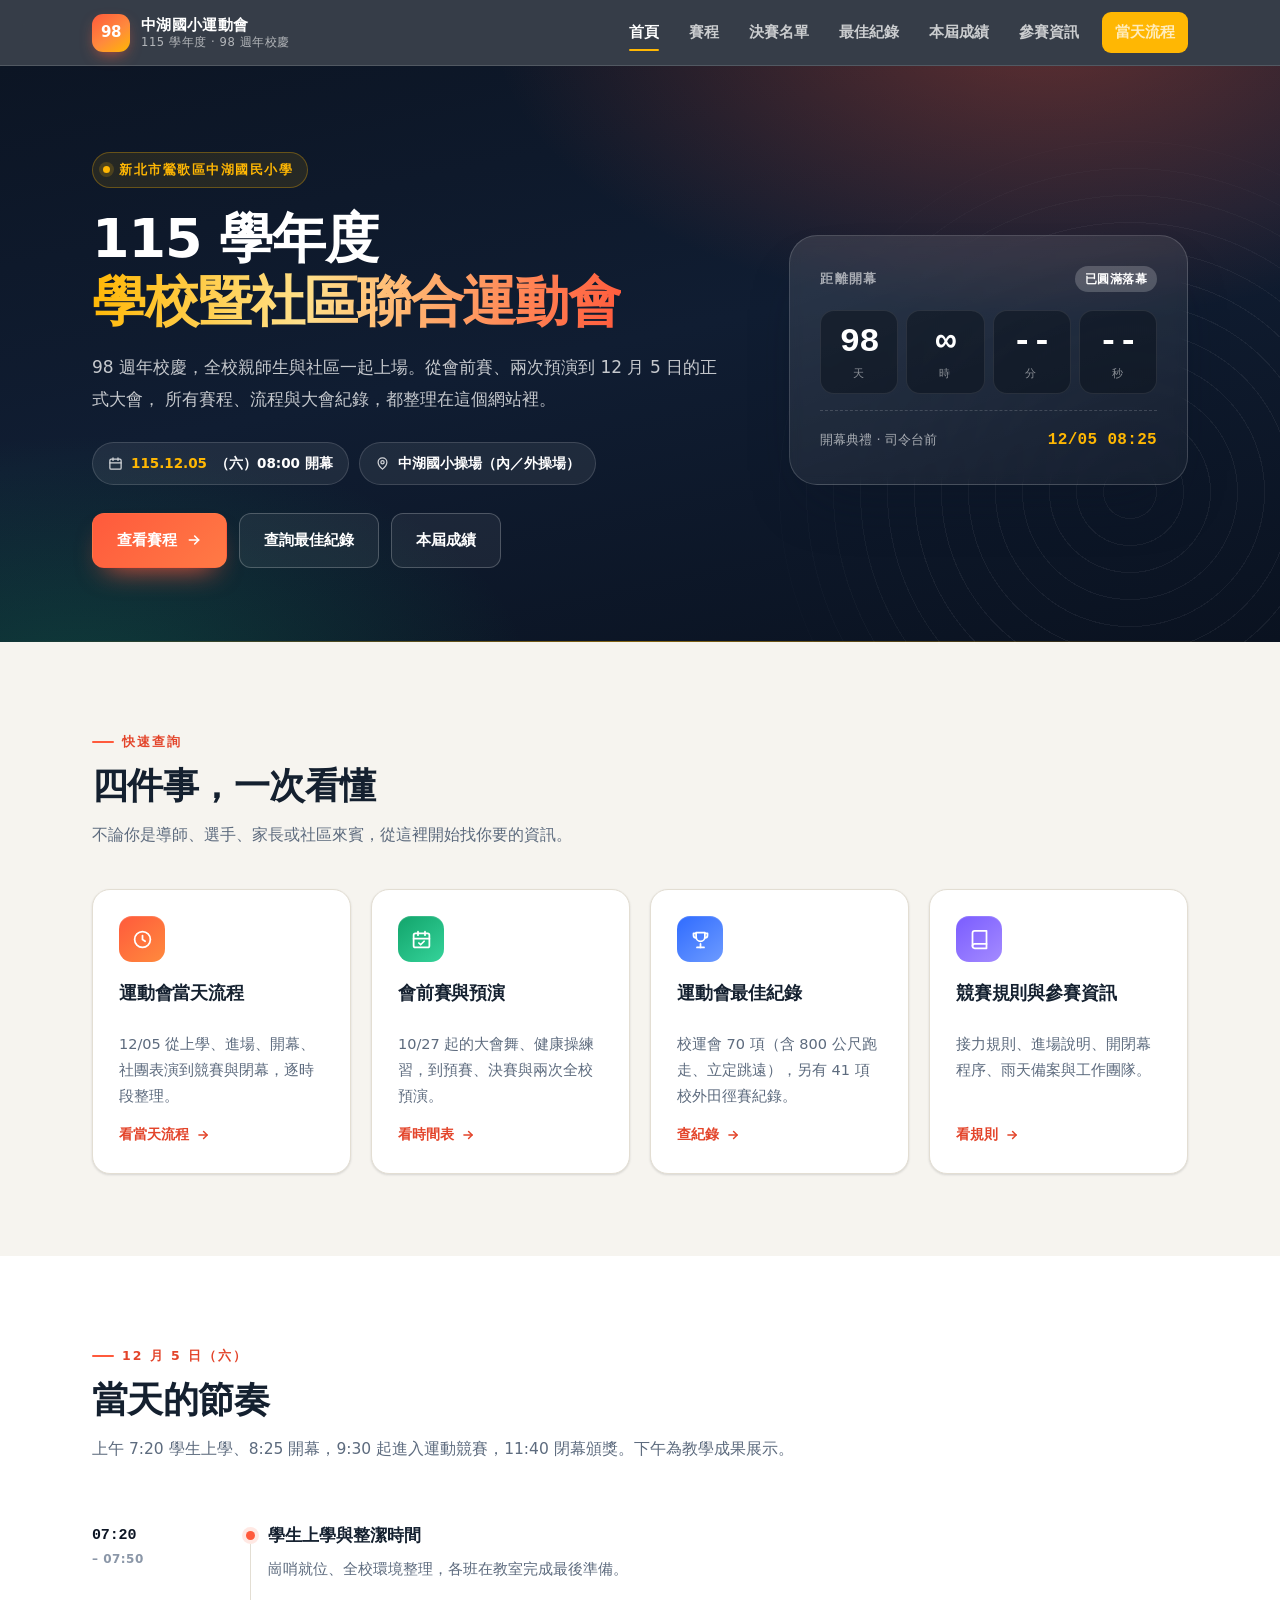
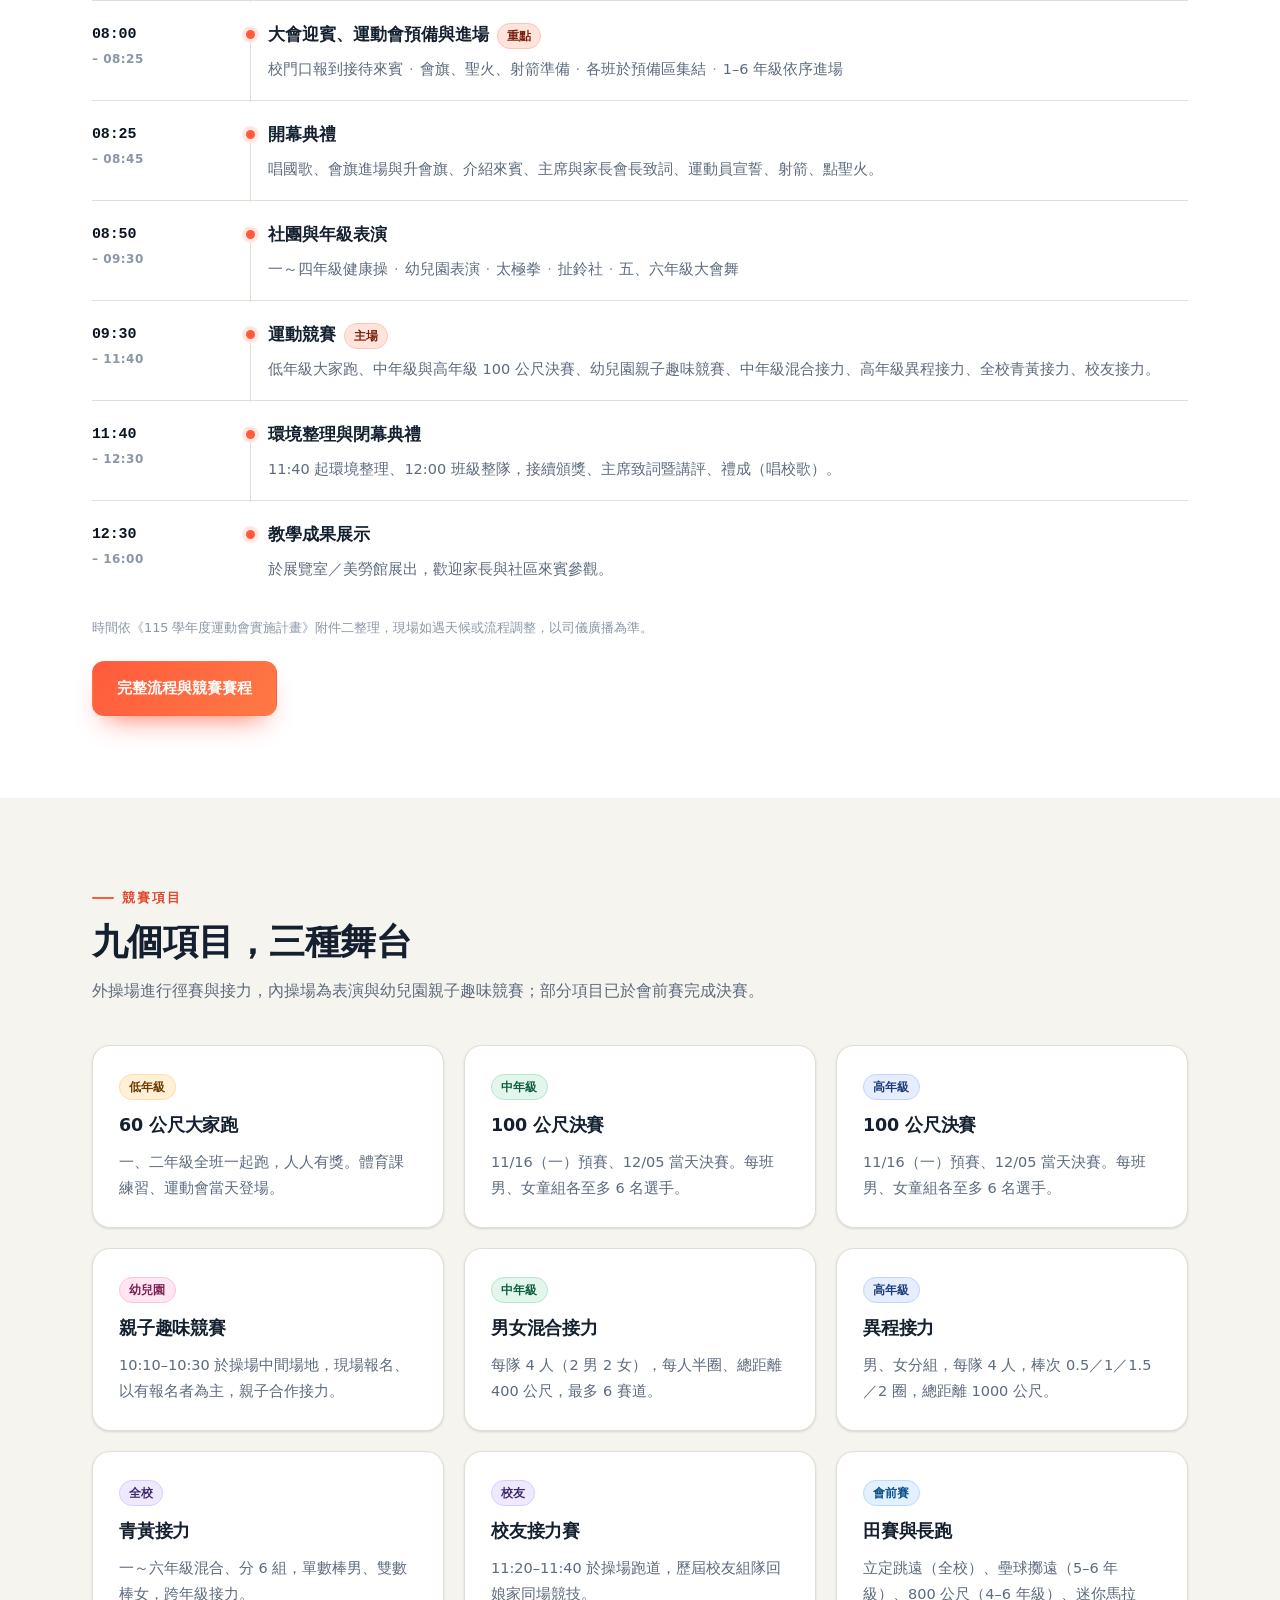
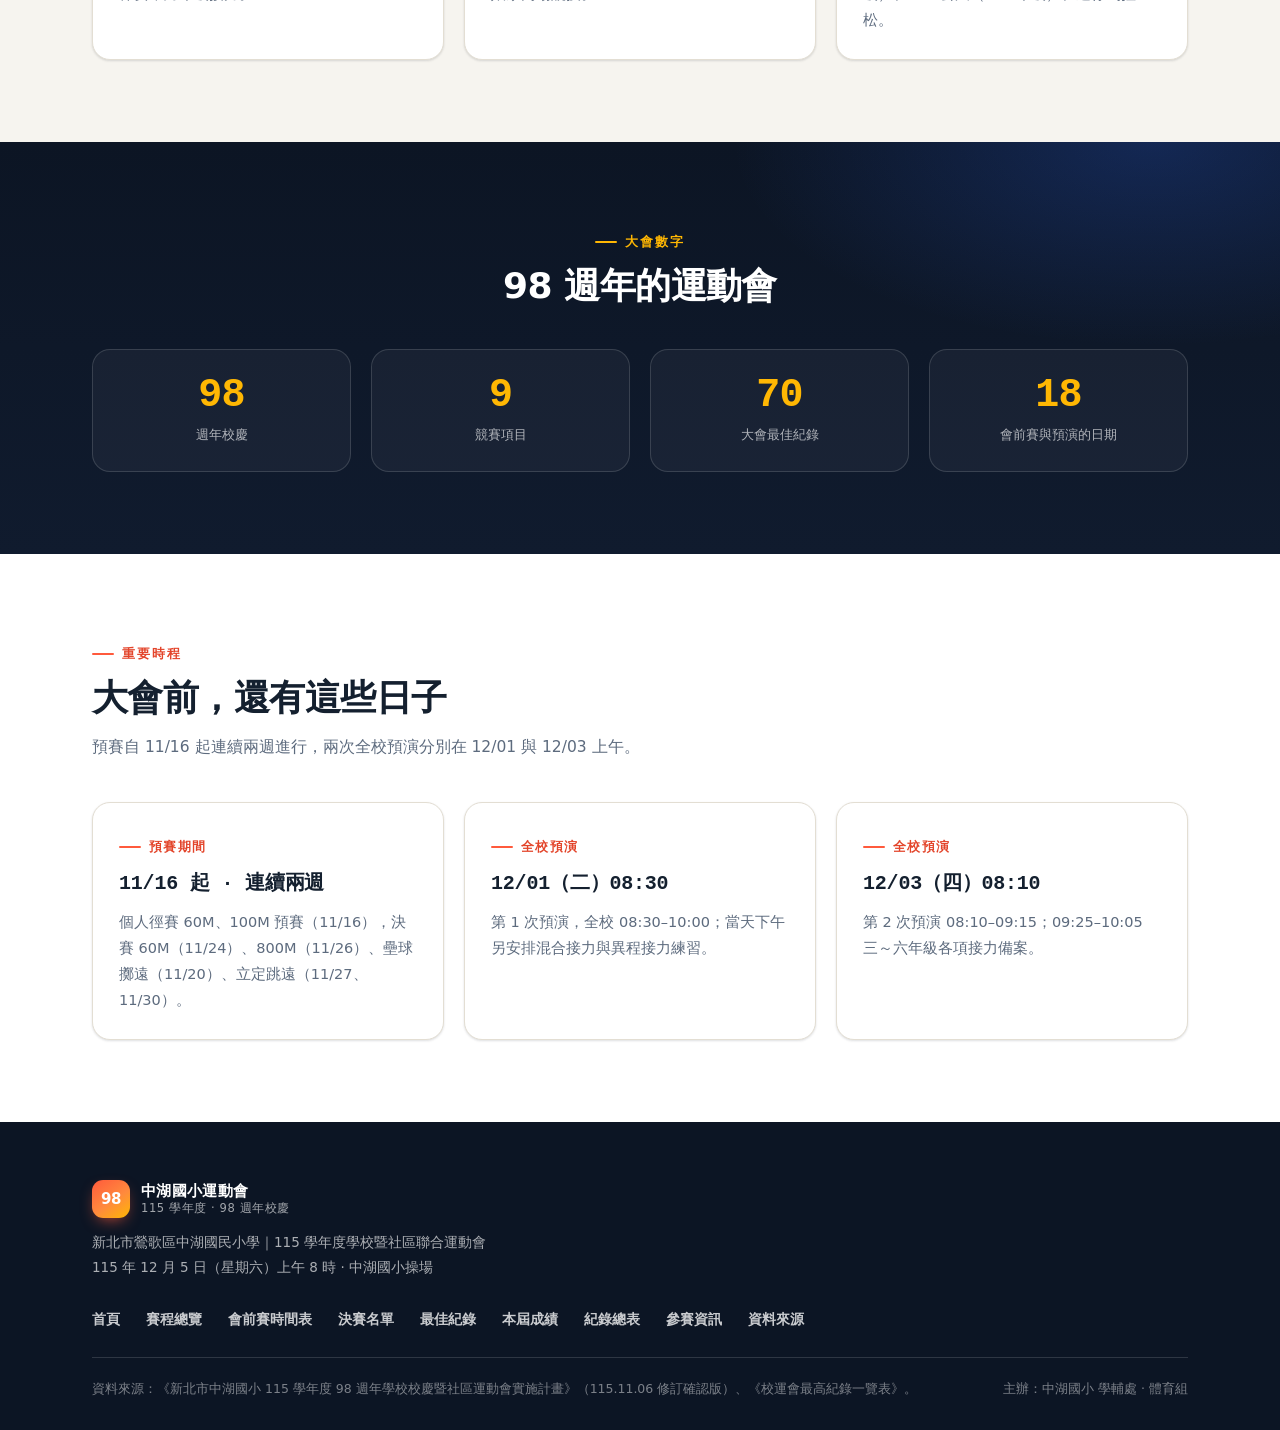
==== commit 96aa720b: "Update index.html" ====
--- a/index.html
+++ b/index.html
@@ -33,7 +33,7 @@
       <a href="schedule.html">賽程</a>
       <a href="finalists.html">決賽名單</a>
       <a href="records.html">最佳紀錄</a>
-      <a href="results-115.html">成績</a>
+      <a href="results-115.html">本屆成績</a>
       <a href="info.html">參賽資訊</a>
       <a href="schedule.html#dayof" class="header-cta">當天流程</a>
     </nav>
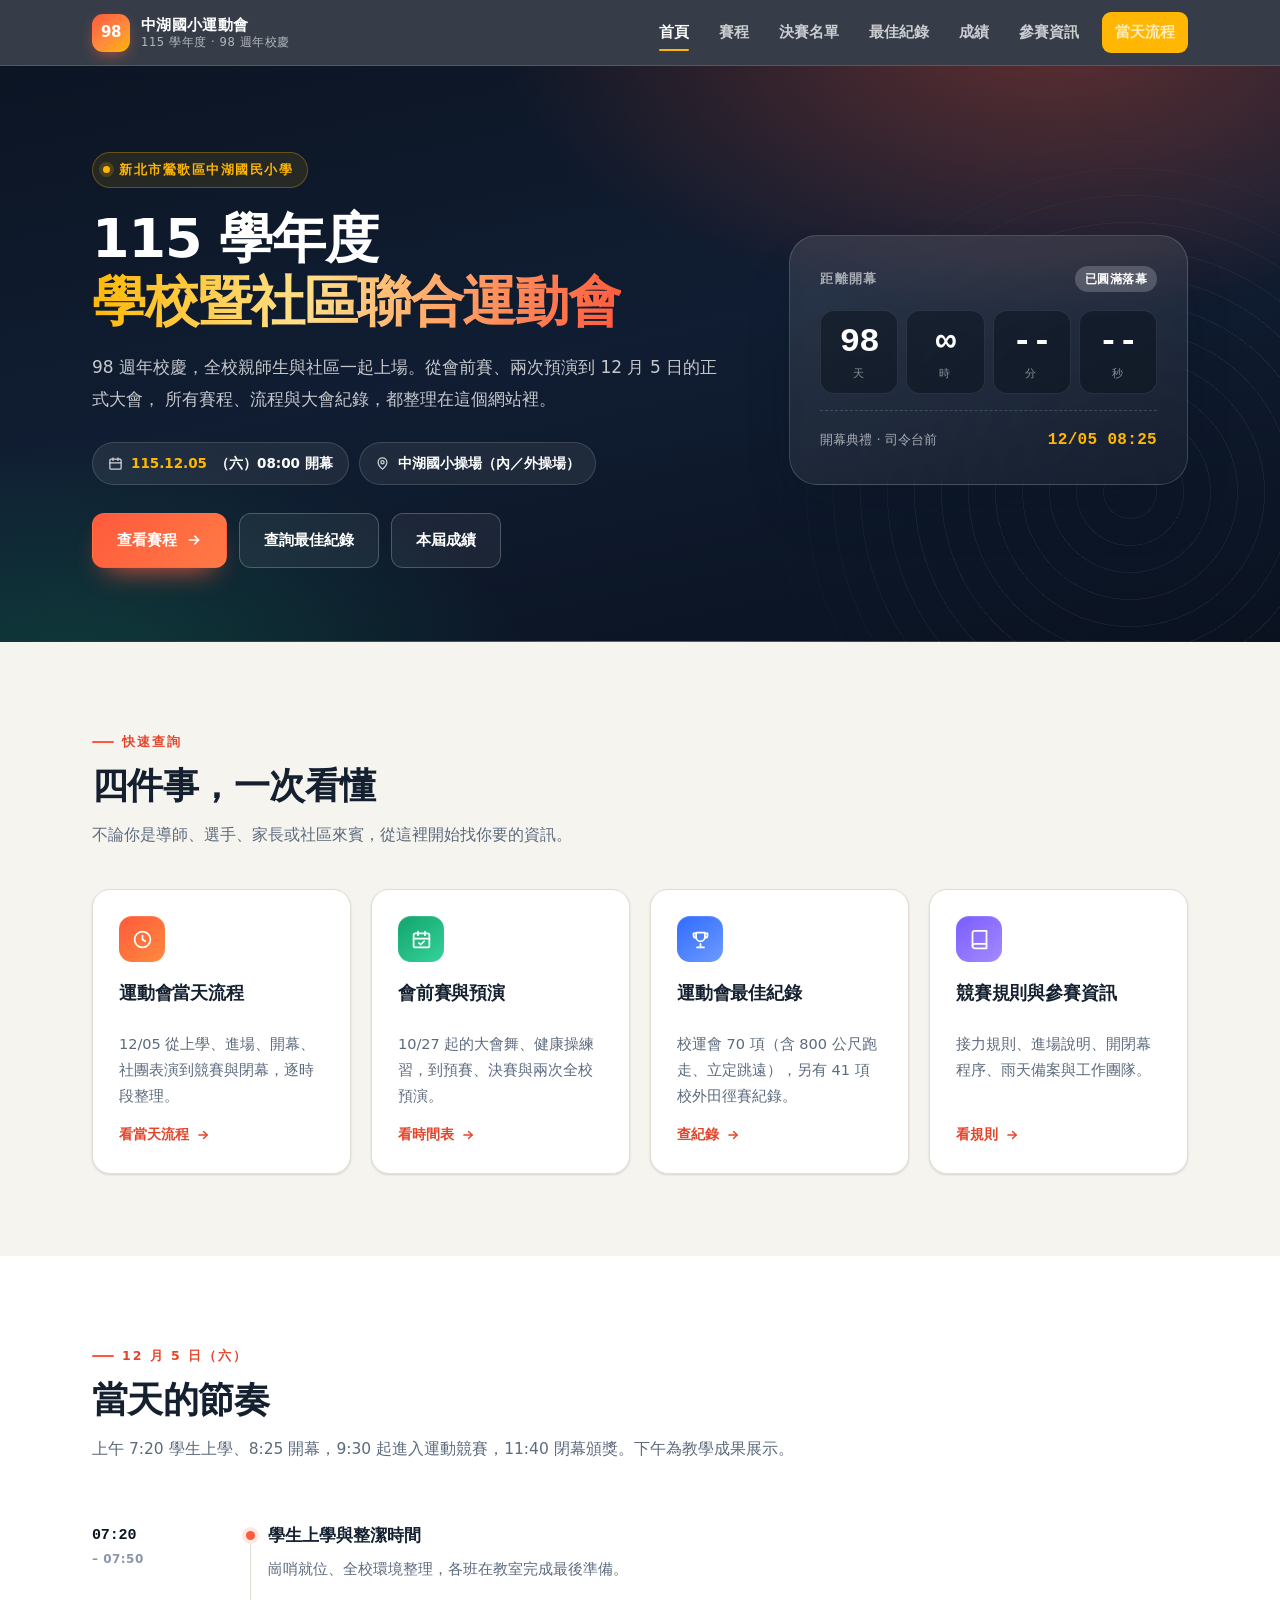
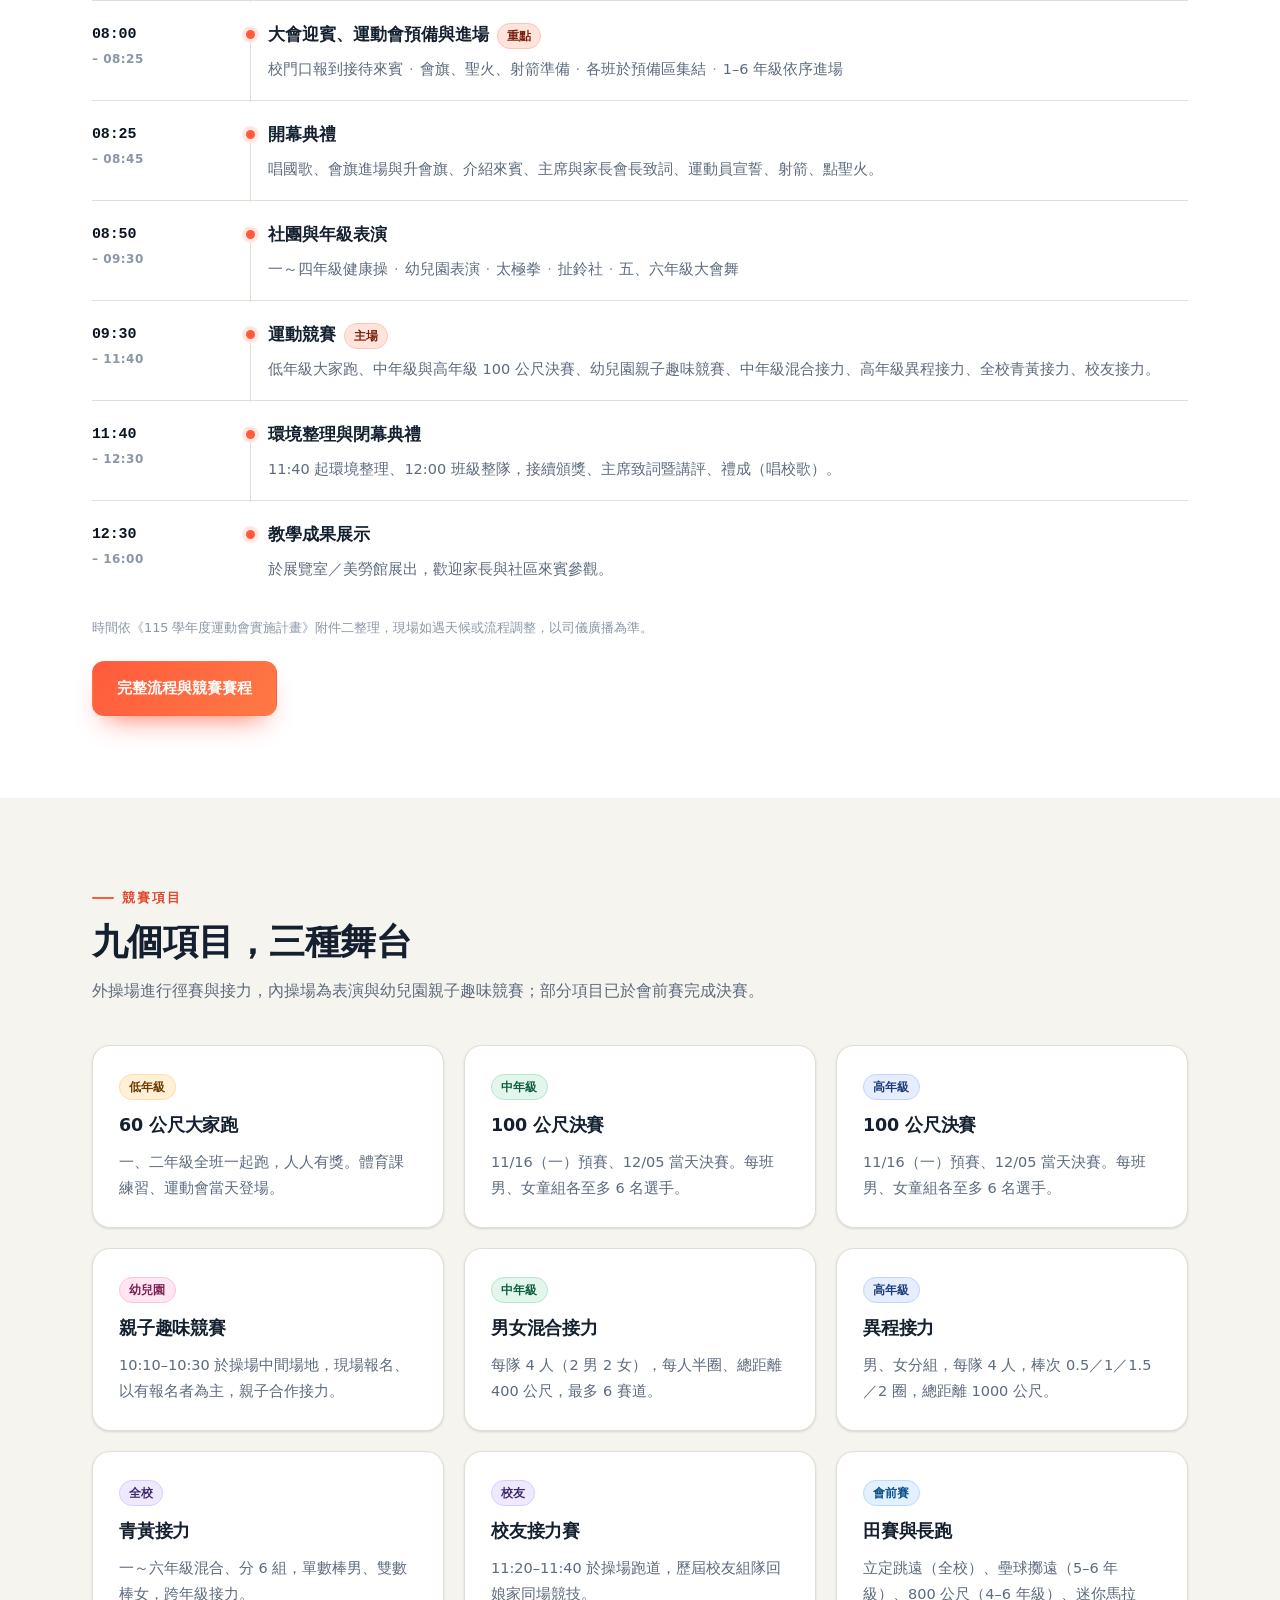
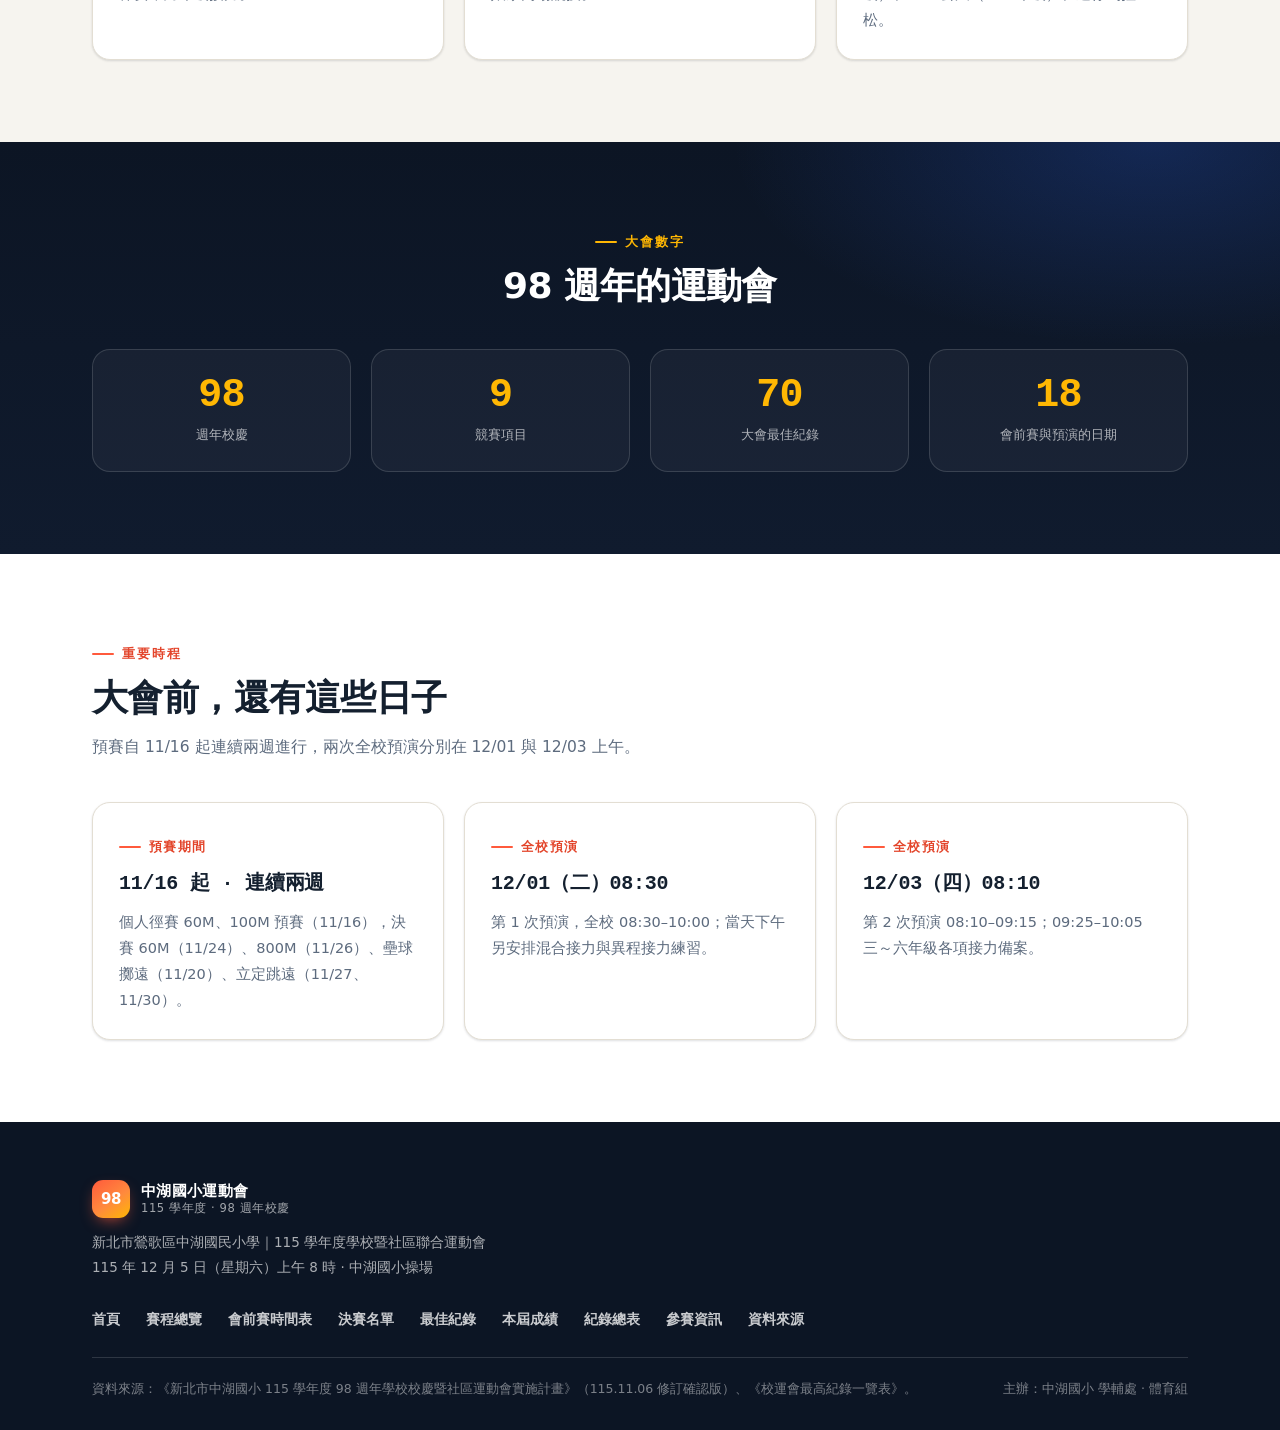
==== commit 6cfb24d0: "更新首頁上<本屆成績>為<成績>、「平板與手機直式版面」顯示的問題" ====
--- a/index.html
+++ b/index.html
@@ -33,7 +33,7 @@
       <a href="schedule.html">賽程</a>
       <a href="finalists.html">決賽名單</a>
       <a href="records.html">最佳紀錄</a>
-      <a href="results-115.html">本屆成績</a>
+      <a href="results-115.html">成績</a>
       <a href="info.html">參賽資訊</a>
       <a href="schedule.html#dayof" class="header-cta">當天流程</a>
     </nav>
--- a/assets/style.css
+++ b/assets/style.css
@@ -1,1428 +1,1636 @@
-@charset "UTF-8";
-/* =========================================================
-   中湖國小 115 學年度運動會 官方網站
-   style.css — 共用設計系統
-   ========================================================= */
-
-:root {
-  --ink: #0c1524;
-  --ink-2: #152238;
-  --ink-3: #223350;
-  --paper: #f6f4ef;
-  --paper-2: #ffffff;
-  --line: #e3ded3;
-  --line-dark: rgba(255, 255, 255, 0.14);
-
-  --coral: #ff5a3c;
-  --coral-dark: #e3442a;
-  --gold: #ffb703;
-  --green: #12a46b;
-  --blue: #2f6bff;
-  --violet: #7a5cff;
-
-  --text: #14202f;
-  --muted: #5d6b7e;
-  --muted-2: #8b97a8;
-
-  --radius: 18px;
-  --radius-sm: 12px;
-  --radius-lg: 28px;
-
-  --shadow-sm: 0 1px 2px rgba(16, 24, 40, .06), 0 1px 3px rgba(16, 24, 40, .08);
-  --shadow: 0 10px 30px -12px rgba(16, 24, 40, .22), 0 2px 8px rgba(16, 24, 40, .06);
-  --shadow-lg: 0 30px 60px -24px rgba(12, 21, 36, .45);
-
-  --font: "Noto Sans TC", "PingFang TC", "Microsoft JhengHei", "Hiragino Sans TC",
-    system-ui, -apple-system, "Segoe UI", Roboto, sans-serif;
-  --mono: "JetBrains Mono", "SFMono-Regular", Consolas, "Liberation Mono", monospace;
-
-  --wrap: 1160px;
-  --header-h: 66px;
-}
-
-*,
-*::before,
-*::after { box-sizing: border-box; }
-
-html {
-  -webkit-text-size-adjust: 100%;
-  scroll-behavior: smooth;
-  scroll-padding-top: calc(var(--header-h) + 16px);
-}
-
-body {
-  margin: 0;
-  font-family: var(--font);
-  font-size: 16px;
-  line-height: 1.75;
-  color: var(--text);
-  background: var(--paper);
-  -webkit-font-smoothing: antialiased;
-  text-rendering: optimizeLegibility;
-}
-
-img, svg { max-width: 100%; height: auto; display: block; }
-a { color: inherit; text-decoration: none; }
-ul, ol { margin: 0; padding: 0; list-style: none; }
-h1, h2, h3, h4, p, figure { margin: 0; }
-table { border-collapse: collapse; width: 100%; }
-button { font: inherit; color: inherit; }
-
-:focus-visible {
-  outline: 3px solid var(--blue);
-  outline-offset: 3px;
-  border-radius: 4px;
-}
-
-::selection { background: var(--gold); color: var(--ink); }
-
-.wrap {
-  width: 100%;
-  max-width: var(--wrap);
-  margin-inline: auto;
-  padding-inline: clamp(16px, 4vw, 32px);
-}
-
-.skip-link {
-  position: absolute;
-  left: 12px;
-  top: -60px;
-  z-index: 200;
-  background: var(--ink);
-  color: #fff;
-  padding: 10px 18px;
-  border-radius: 10px;
-  transition: top .18s ease;
-}
-.skip-link:focus { top: 12px; }
-
-/* ───────────────────────── Header ───────────────────────── */
-.site-header {
-  position: sticky;
-  top: 0;
-  z-index: 100;
-  height: var(--header-h);
-  display: flex;
-  align-items: center;
-  background: rgba(12, 21, 36, .82);
-  backdrop-filter: saturate(180%) blur(14px);
-  -webkit-backdrop-filter: saturate(180%) blur(14px);
-  border-bottom: 1px solid var(--line-dark);
-  color: #fff;
-}
-
-.header-inner {
-  display: flex;
-  align-items: center;
-  gap: 16px;
-  width: 100%;
-  max-width: var(--wrap);
-  margin-inline: auto;
-  padding-inline: clamp(16px, 4vw, 32px);
-}
-
-.brand {
-  display: flex;
-  align-items: center;
-  gap: 11px;
-  flex-shrink: 0;
-}
-.brand-mark {
-  width: 38px;
-  height: 38px;
-  flex: 0 0 38px;
-  border-radius: 11px;
-  display: grid;
-  place-items: center;
-  font-weight: 900;
-  font-size: 15px;
-  letter-spacing: -.5px;
-  color: #fff;
-  background: linear-gradient(145deg, var(--coral), #ff8a3d 55%, var(--gold));
-  box-shadow: 0 6px 16px -6px rgba(255, 90, 60, .85);
-}
-.brand-text { display: grid; line-height: 1.25; }
-.brand-text b {
-  font-size: 15px;
-  font-weight: 800;
-  letter-spacing: .3px;
-}
-.brand-text span {
-  font-size: 11.5px;
-  color: rgba(255, 255, 255, .62);
-  letter-spacing: .6px;
-}
-
-.nav {
-  margin-left: auto;
-  display: flex;
-  align-items: center;
-  gap: 4px;
-}
-.nav a {
-  position: relative;
-  padding: 8px 13px;
-  font-size: 14.5px;
-  font-weight: 600;
-  color: rgba(255, 255, 255, .74);
-  border-radius: 9px;
-  transition: color .16s ease, background .16s ease;
-  white-space: nowrap;
-}
-.nav a:hover { color: #fff; background: rgba(255, 255, 255, .09); }
-.nav a[aria-current="page"] { color: #fff; }
-.nav a[aria-current="page"]::after {
-  content: "";
-  position: absolute;
-  left: 13px;
-  right: 13px;
-  bottom: 2px;
-  height: 2px;
-  border-radius: 2px;
-  background: var(--gold);
-}
-
-.header-cta {
-  margin-left: 6px;
-  padding: 8px 16px;
-  border-radius: 999px;
-  font-size: 13.5px;
-  font-weight: 800;
-  color: var(--ink);
-  background: var(--gold);
-  white-space: nowrap;
-  transition: transform .16s ease, box-shadow .16s ease;
-}
-.header-cta:hover {
-  transform: translateY(-1px);
-  box-shadow: 0 8px 20px -8px rgba(255, 183, 3, .9);
-}
-
-.nav-toggle {
-  display: none;
-  margin-left: auto;
-  width: 42px;
-  height: 38px;
-  border: 1px solid var(--line-dark);
-  border-radius: 10px;
-  background: rgba(255, 255, 255, .06);
-  cursor: pointer;
-  padding: 0;
-  place-items: center;
-}
-.nav-toggle span {
-  display: block;
-  width: 18px;
-  height: 2px;
-  background: #fff;
-  box-shadow: 0 -6px 0 #fff, 0 6px 0 #fff;
-  border-radius: 2px;
-}
-
-@media (max-width: 860px) {
-  .nav-toggle { display: grid; }
-  .nav {
-    position: fixed;
-    inset: var(--header-h) 0 auto 0;
-    flex-direction: column;
-    align-items: stretch;
-    gap: 2px;
-    padding: 10px clamp(16px, 4vw, 32px) 18px;
-    background: rgba(12, 21, 36, .98);
-    border-bottom: 1px solid var(--line-dark);
-    transform: translateY(-8px);
-    opacity: 0;
-    pointer-events: none;
-    transition: opacity .18s ease, transform .18s ease;
-  }
-  .nav.is-open { opacity: 1; transform: none; pointer-events: auto; }
-  .nav a { padding: 13px 12px; font-size: 16px; border-radius: 10px; }
-  .nav a[aria-current="page"]::after { display: none; }
-  .nav a[aria-current="page"] { background: rgba(255, 183, 3, .16); color: var(--gold); }
-  .header-cta { margin: 8px 0 0; text-align: center; }
-}
-
-/* ───────────────────────── Hero ───────────────────────── */
-.hero {
-  position: relative;
-  overflow: hidden;
-  color: #fff;
-  background:
-    radial-gradient(900px 480px at 82% -8%, rgba(255, 90, 60, .34), transparent 62%),
-    radial-gradient(760px 420px at 6% 108%, rgba(18, 164, 107, .26), transparent 60%),
-    linear-gradient(168deg, #0c1524 0%, #101d32 48%, #0a1220 100%);
-  padding: clamp(44px, 7vw, 86px) 0 clamp(40px, 6vw, 74px);
-  isolation: isolate;
-}
-
-/* 跑道線條裝飾 */
-.hero::before {
-  content: "";
-  position: absolute;
-  z-index: -1;
-  right: -18%;
-  top: 8%;
-  width: min(760px, 78vw);
-  aspect-ratio: 1;
-  border-radius: 50%;
-  background:
-    repeating-radial-gradient(circle at 50% 50%,
-      transparent 0 26px,
-      rgba(255, 255, 255, .055) 26px 27px);
-  -webkit-mask-image: radial-gradient(circle, #000 40%, transparent 72%);
-  mask-image: radial-gradient(circle, #000 40%, transparent 72%);
-  pointer-events: none;
-}
-.hero::after {
-  content: "";
-  position: absolute;
-  z-index: -1;
-  inset: auto 0 0 0;
-  height: 1px;
-  background: linear-gradient(90deg, transparent, rgba(255, 183, 3, .5), transparent);
-}
-
-.hero-grid {
-  display: grid;
-  grid-template-columns: minmax(0, 1.35fr) minmax(0, .85fr);
-  gap: clamp(28px, 5vw, 64px);
-  align-items: center;
-}
-@media (max-width: 900px) {
-  .hero-grid { grid-template-columns: 1fr; }
-}
-
-.eyebrow {
-  display: inline-flex;
-  align-items: center;
-  gap: 9px;
-  padding: 6px 14px 6px 10px;
-  border-radius: 999px;
-  font-size: 12.5px;
-  font-weight: 700;
-  letter-spacing: .12em;
-  color: var(--gold);
-  background: rgba(255, 183, 3, .1);
-  border: 1px solid rgba(255, 183, 3, .3);
-}
-.eyebrow .dot {
-  width: 7px;
-  height: 7px;
-  border-radius: 50%;
-  background: var(--gold);
-  box-shadow: 0 0 0 4px rgba(255, 183, 3, .18);
-}
-
-.hero h1 {
-  margin-top: 20px;
-  font-size: clamp(30px, 5.1vw, 54px);
-  line-height: 1.16;
-  font-weight: 900;
-  letter-spacing: -.02em;
-}
-.hero h1 .accent {
-  background: linear-gradient(100deg, var(--gold), #ffe08a 40%, var(--coral));
-  -webkit-background-clip: text;
-  background-clip: text;
-  color: transparent;
-}
-.hero .lede {
-  margin-top: 18px;
-  max-width: 40em;
-  font-size: clamp(15px, 1.6vw, 17px);
-  line-height: 1.9;
-  color: rgba(255, 255, 255, .76);
-}
-
-.hero-meta {
-  margin-top: 26px;
-  display: flex;
-  flex-wrap: wrap;
-  gap: 10px;
-}
-.chip-meta {
-  display: inline-flex;
-  align-items: center;
-  gap: 8px;
-  padding: 9px 15px;
-  border-radius: 999px;
-  font-size: 13.5px;
-  font-weight: 600;
-  color: #fff;
-  background: rgba(255, 255, 255, .07);
-  border: 1px solid var(--line-dark);
-}
-.chip-meta b { font-weight: 800; color: var(--gold); }
-.chip-meta svg { flex: 0 0 auto; opacity: .8; }
-
-.hero-actions {
-  margin-top: 28px;
-  display: flex;
-  flex-wrap: wrap;
-  gap: 12px;
-}
-.btn {
-  display: inline-flex;
-  align-items: center;
-  justify-content: center;
-  gap: 9px;
-  padding: 13px 24px;
-  border-radius: 12px;
-  font-size: 15px;
-  font-weight: 800;
-  border: 1px solid transparent;
-  cursor: pointer;
-  transition: transform .16s ease, box-shadow .16s ease, background .16s ease;
-}
-.btn-primary {
-  color: #fff;
-  background: linear-gradient(135deg, var(--coral), #ff7a45);
-  box-shadow: 0 14px 28px -14px rgba(255, 90, 60, .95);
-}
-.btn-primary:hover { transform: translateY(-2px); box-shadow: 0 18px 34px -14px rgba(255, 90, 60, 1); }
-.btn-ghost {
-  color: #fff;
-  background: rgba(255, 255, 255, .06);
-  border-color: rgba(255, 255, 255, .22);
-}
-.btn-ghost:hover { background: rgba(255, 255, 255, .13); transform: translateY(-2px); }
-
-/* 倒數 */
-.countdown-card {
-  position: relative;
-  padding: clamp(22px, 3vw, 30px);
-  border-radius: var(--radius-lg);
-  background: linear-gradient(160deg, rgba(255, 255, 255, .11), rgba(255, 255, 255, .035));
-  border: 1px solid rgba(255, 255, 255, .16);
-  box-shadow: var(--shadow-lg);
-  backdrop-filter: blur(6px);
-}
-.countdown-card .cc-label {
-  display: flex;
-  align-items: center;
-  justify-content: space-between;
-  gap: 10px;
-  font-size: 12.5px;
-  font-weight: 700;
-  letter-spacing: .1em;
-  color: rgba(255, 255, 255, .6);
-  text-transform: uppercase;
-}
-.cc-badge {
-  font-size: 11.5px;
-  font-weight: 800;
-  letter-spacing: .04em;
-  padding: 3px 10px;
-  border-radius: 999px;
-  color: #06231a;
-  background: var(--green);
-  text-transform: none;
-}
-.cc-badge.is-live { background: var(--gold); color: #2a1c00; }
-.cc-badge.is-done { background: rgba(255, 255, 255, .2); color: #fff; }
-
-.cc-digits {
-  margin-top: 18px;
-  display: grid;
-  grid-template-columns: repeat(4, 1fr);
-  gap: 8px;
-}
-.cc-unit {
-  text-align: center;
-  padding: 12px 4px 10px;
-  border-radius: 14px;
-  background: rgba(8, 14, 24, .45);
-  border: 1px solid rgba(255, 255, 255, .09);
-}
-.cc-unit b {
-  display: block;
-  font-family: var(--mono);
-  font-variant-numeric: tabular-nums;
-  font-size: clamp(24px, 4.2vw, 34px);
-  font-weight: 800;
-  line-height: 1.15;
-  color: #fff;
-  letter-spacing: -.02em;
-}
-.cc-unit span {
-  display: block;
-  margin-top: 2px;
-  font-size: 11px;
-  letter-spacing: .14em;
-  color: rgba(255, 255, 255, .5);
-}
-.cc-date {
-  margin-top: 16px;
-  padding-top: 15px;
-  border-top: 1px dashed rgba(255, 255, 255, .16);
-  display: flex;
-  align-items: baseline;
-  justify-content: space-between;
-  gap: 10px;
-  font-size: 13px;
-  color: rgba(255, 255, 255, .62);
-}
-.cc-date b {
-  font-family: var(--mono);
-  font-size: 16px;
-  font-weight: 700;
-  color: var(--gold);
-  letter-spacing: .02em;
-}
-
-/* ───────────────────────── Sections ───────────────────────── */
-.section { padding: clamp(46px, 7vw, 82px) 0; }
-.section.tight { padding-top: 0; }
-.section--paper { background: var(--paper); }
-.section--white { background: var(--paper-2); }
-.section--ink {
-  color: #fff;
-  background:
-    radial-gradient(700px 340px at 90% 0%, rgba(47, 107, 255, .22), transparent 60%),
-    linear-gradient(180deg, #0c1524, #101b2e);
-}
-
-.section-head {
-  max-width: 46em;
-  margin-bottom: clamp(26px, 3.4vw, 40px);
-}
-.section-head.center { margin-inline: auto; text-align: center; }
-.kicker {
-  display: inline-flex;
-  align-items: center;
-  gap: 8px;
-  font-size: 12.5px;
-  font-weight: 800;
-  letter-spacing: .16em;
-  color: var(--coral-dark);
-}
-.kicker::before {
-  content: "";
-  width: 22px;
-  height: 2px;
-  border-radius: 2px;
-  background: var(--coral);
-}
-.section--ink .kicker { color: var(--gold); }
-.section--ink .kicker::before { background: var(--gold); }
-
-.section-head h2 {
-  margin-top: 10px;
-  font-size: clamp(24px, 3.4vw, 36px);
-  line-height: 1.28;
-  font-weight: 900;
-  letter-spacing: -.015em;
-}
-.section-head p {
-  margin-top: 12px;
-  font-size: 15.5px;
-  line-height: 1.85;
-  color: var(--muted);
-}
-.section--ink .section-head p { color: rgba(255, 255, 255, .68); }
-
-/* 卡片網格 */
-.grid {
-  display: grid;
-  gap: clamp(14px, 2vw, 20px);
-}
-.grid-2 { grid-template-columns: repeat(2, minmax(0, 1fr)); }
-.grid-3 { grid-template-columns: repeat(3, minmax(0, 1fr)); }
-.grid-4 { grid-template-columns: repeat(4, minmax(0, 1fr)); }
-@media (max-width: 980px) {
-  .grid-4 { grid-template-columns: repeat(2, minmax(0, 1fr)); }
-  .grid-3 { grid-template-columns: repeat(2, minmax(0, 1fr)); }
-}
-@media (max-width: 640px) {
-  .grid-2, .grid-3, .grid-4 { grid-template-columns: 1fr; }
-}
-
-.card {
-  position: relative;
-  padding: clamp(20px, 2.4vw, 26px);
-  border-radius: var(--radius);
-  background: var(--paper-2);
-  border: 1px solid var(--line);
-  box-shadow: var(--shadow-sm);
-  transition: transform .2s ease, box-shadow .2s ease, border-color .2s ease;
-}
-a.card:hover, .card.is-hover:hover {
-  transform: translateY(-3px);
-  border-color: #d3cbba;
-  box-shadow: var(--shadow);
-}
-.card h3 {
-  font-size: 17.5px;
-  font-weight: 800;
-  letter-spacing: -.01em;
-}
-.card p {
-  margin-top: 8px;
-  font-size: 14.5px;
-  line-height: 1.8;
-  color: var(--muted);
-}
-
-/* 入口卡 */
-.entry {
-  display: flex;
-  flex-direction: column;
-  gap: 14px;
-  overflow: hidden;
-}
-.entry .icon {
-  width: 46px;
-  height: 46px;
-  border-radius: 13px;
-  display: grid;
-  place-items: center;
-  color: #fff;
-  background: linear-gradient(140deg, var(--ink-3), var(--ink));
-  box-shadow: inset 0 1px 0 rgba(255, 255, 255, .14);
-}
-.entry[data-tone="coral"] .icon { background: linear-gradient(140deg, var(--coral), #ff8a3d); }
-.entry[data-tone="green"] .icon { background: linear-gradient(140deg, var(--green), #35d39a); }
-.entry[data-tone="blue"] .icon { background: linear-gradient(140deg, var(--blue), #6d9bff); }
-.entry[data-tone="violet"] .icon { background: linear-gradient(140deg, var(--violet), #a48bff); }
-.entry h3 { margin-top: 2px; }
-.entry .go {
-  margin-top: auto;
-  display: inline-flex;
-  align-items: center;
-  gap: 7px;
-  font-size: 13.5px;
-  font-weight: 800;
-  color: var(--coral-dark);
-}
-.entry .go svg { transition: transform .18s ease; }
-a.entry:hover .go svg { transform: translateX(4px); }
-
-/* 統計 */
-.stat {
-  padding: clamp(18px, 2.2vw, 24px);
-  border-radius: var(--radius);
-  border: 1px solid var(--line-dark);
-  background: rgba(255, 255, 255, .045);
-  text-align: center;
-}
-.stat b {
-  display: block;
-  font-family: var(--mono);
-  font-size: clamp(28px, 4vw, 40px);
-  font-weight: 800;
-  line-height: 1.1;
-  color: var(--gold);
-  letter-spacing: -.02em;
-}
-.stat span {
-  display: block;
-  margin-top: 6px;
-  font-size: 13px;
-  color: rgba(255, 255, 255, .66);
-}
-.stat .unit {
-  font-family: var(--font);
-  font-size: 14px;
-  font-weight: 600;
-  color: rgba(255, 255, 255, .55);
-  margin-left: 3px;
-  letter-spacing: 0;
-}
-.stat .stat-meta {
-  margin-top: 12px;
-  padding-top: 10px;
-  border-top: 1px dashed rgba(255, 255, 255, .16);
-  font-size: 12.5px;
-  line-height: 1.7;
-  color: rgba(255, 255, 255, .55);
-  font-variant-numeric: tabular-nums;
-}
-
-/* 紀錄之最：速度／耐力分組標籤 */
-.stat-divider {
-  display: flex;
-  align-items: center;
-  justify-content: center;
-  gap: 14px;
-  margin: 0 0 16px;
-  font-size: 12.5px;
-  font-weight: 800;
-  letter-spacing: .18em;
-  color: var(--gold);
-}
-.stat-divider::before,
-.stat-divider::after {
-  content: "";
-  height: 1px;
-  width: 46px;
-  background: rgba(255, 255, 255, .18);
-}
-.stat-divider--gap { margin-top: 32px; }
-
-/* ───────────────────────── 時間軸（當天流程） ───────────────────────── */
-.timeline {
-  position: relative;
-  display: grid;
-  gap: 2px;
-}
-.tl-row {
-  position: relative;
-  display: grid;
-  grid-template-columns: 128px minmax(0, 1fr);
-  gap: clamp(14px, 2.4vw, 26px);
-  padding: 18px 0;
-  border-bottom: 1px solid var(--line);
-}
-.tl-row:last-child { border-bottom: 0; }
-.tl-time {
-  font-family: var(--mono);
-  font-variant-numeric: tabular-nums;
-  font-size: 15px;
-  font-weight: 700;
-  color: var(--ink);
-  letter-spacing: -.01em;
-  padding-top: 1px;
-}
-.tl-time small {
-  display: block;
-  font-family: var(--font);
-  font-size: 12px;
-  font-weight: 600;
-  color: var(--muted-2);
-  letter-spacing: .04em;
-}
-.tl-body { position: relative; padding-left: 22px; }
-.tl-body::before {
-  content: "";
-  position: absolute;
-  left: 0;
-  top: 9px;
-  width: 9px;
-  height: 9px;
-  border-radius: 50%;
-  background: var(--coral);
-  box-shadow: 0 0 0 4px rgba(255, 90, 60, .14);
-}
-.tl-body::after {
-  content: "";
-  position: absolute;
-  left: 4px;
-  top: 22px;
-  bottom: -20px;
-  width: 1px;
-  background: linear-gradient(var(--line), var(--line));
-}
-.tl-row:last-child .tl-body::after { display: none; }
-.tl-body h3 {
-  font-size: 16.5px;
-  font-weight: 800;
-  display: flex;
-  flex-wrap: wrap;
-  align-items: center;
-  gap: 8px;
-}
-.tl-body p {
-  margin-top: 6px;
-  font-size: 14.5px;
-  line-height: 1.8;
-  color: var(--muted);
-}
-.tl-body p .sep { color: var(--muted-2); padding-inline: 6px; }
-
-/* 狀態標籤 */
-.tag {
-  display: inline-flex;
-  align-items: center;
-  gap: 5px;
-  padding: 2px 9px;
-  border-radius: 999px;
-  font-size: 11.5px;
-  font-weight: 800;
-  letter-spacing: .02em;
-  white-space: nowrap;
-  border: 1px solid transparent;
-}
-.tag-live { color: #7a2b00; background: #ffe8a3; border-color: #ffd166; }
-.tag-soon { color: #0b4f8a; background: #e2f0ff; border-color: #b9dcff; }
-.tag-past { color: #5d6b7e; background: #eef1f5; border-color: #dfe5ec; }
-.tag-key { color: #7a1f0d; background: #ffe4dc; border-color: #ffc3b3; }
-.tag-senior { color: #1c3d7a; background: #e6edff; border-color: #c3d4ff; }
-.tag-junior { color: #0f5d40; background: #e2f6ec; border-color: #b6e6cf; }
-.tag-lower { color: #6b3a00; background: #fff0d6; border-color: #ffdca8; }
-.tag-all { color: #3d2a6b; background: #efe9ff; border-color: #d9ccff; }
-.tag-kinder { color: #7a1f52; background: #ffe6f2; border-color: #ffc3dd; }
-
-/* ───────────────────────── 表格 ───────────────────────── */
-.table-wrap {
-  overflow-x: auto;
-  border-radius: var(--radius);
-  border: 1px solid var(--line);
-  background: var(--paper-2);
-  box-shadow: var(--shadow-sm);
-  -webkit-overflow-scrolling: touch;
-}
-
-table.data {
-  min-width: 640px;
-  font-size: 14.5px;
-}
-table.data caption {
-  caption-side: top;
-  text-align: left;
-  padding: 16px 20px 4px;
-  font-size: 13px;
-  font-weight: 700;
-  color: var(--muted);
-  letter-spacing: .02em;
-}
-table.data th,
-table.data td {
-  padding: 13px 16px;
-  text-align: left;
-  vertical-align: middle;
-  border-bottom: 1px solid var(--line);
-}
-table.data thead th {
-  position: sticky;
-  top: 0;
-  z-index: 1;
-  font-size: 12.5px;
-  font-weight: 800;
-  letter-spacing: .06em;
-  color: var(--muted);
-  background: #fbfaf7;
-  border-bottom: 1px solid #ddd7c9;
-  white-space: nowrap;
-}
-table.data tbody tr:last-child td { border-bottom: 0; }
-table.data tbody tr:hover { background: #fcfbf8; }
-table.data td.num {
-  font-family: var(--mono);
-  font-variant-numeric: tabular-nums;
-  font-weight: 700;
-  white-space: nowrap;
-}
-table.data td.time {
-  font-family: var(--mono);
-  font-variant-numeric: tabular-nums;
-  font-weight: 700;
-  color: var(--ink);
-  white-space: nowrap;
-}
-table.data .sub {
-  display: block;
-  font-size: 12.5px;
-  font-weight: 500;
-  color: var(--muted-2);
-  line-height: 1.5;
-  margin-top: 3px;
-}
-table.data tr.is-past td { color: var(--muted-2); }
-table.data tr.is-highlight { background: #fff9ec; }
-table.data tr.is-highlight:hover { background: #fff5df; }
-table.data td:first-child,
-table.data th:first-child {
-  position: sticky;
-  left: 0;
-  background: inherit;
-  z-index: 1;
-}
-table.data thead th:first-child { z-index: 3; background: #fbfaf7; }
-table.data tbody tr td:first-child { background: var(--paper-2); }
-table.data tbody tr:hover td:first-child { background: #fcfbf8; }
-table.data tbody tr.is-past td:first-child { background: var(--paper-2); }
-
-/* 競賽流程表：時間／檢錄／場地不換行 */
-table.data.tracksched { min-width: 1040px; }
-table.data.tracksched td:nth-child(3),
-table.data.tracksched td:nth-child(4) { white-space: nowrap; }
-table.data.tracksched td:nth-child(2) { min-width: 220px; }
-
-.medal {
-  display: inline-grid;  place-items: center;
-  width: 24px;
-  height: 24px;
-  border-radius: 50%;
-  font-size: 11.5px;
-  font-weight: 900;
-  color: #4a3300;
-  background: linear-gradient(145deg, #ffe08a, #f0b429);
-  box-shadow: 0 1px 2px rgba(0, 0, 0, .18);
-}
-.medal.silver { background: linear-gradient(145deg, #eef2f7, #c3ccd8); color: #2f3b4b; }
-.medal.bronze { background: linear-gradient(145deg, #f2cfae, #c98d5a); color: #47280e; }
-
-/* ───────────────────────── 篩選列 ───────────────────────── */
-.toolbar {
-  display: flex;
-  flex-wrap: wrap;
-  align-items: center;
-  gap: 10px;
-  margin-bottom: 18px;
-}
-.chips {
-  display: flex;
-  flex-wrap: wrap;
-  gap: 7px;
-}
-.chip {
-  padding: 8px 15px;
-  border-radius: 999px;
-  font-size: 13.5px;
-  font-weight: 700;
-  color: var(--muted);
-  background: var(--paper-2);
-  border: 1px solid var(--line);
-  cursor: pointer;
-  transition: all .16s ease;
-  white-space: nowrap;
-}
-.chip:hover { border-color: #c9c0ac; color: var(--text); }
-.chip[aria-pressed="true"] {
-  color: #fff;
-  background: var(--ink);
-  border-color: var(--ink);
-}
-
-/* 行內動作按鈕（例如列印賽程） */
-.btn-inline {
-  display: inline-flex;
-  align-items: center;
-  gap: 7px;
-  padding: 11px 16px;
-  border-radius: 999px;
-  font-size: 13.5px;
-  font-weight: 700;
-  color: var(--muted);
-  background: var(--paper-2);
-  border: 1px solid var(--line);
-  cursor: pointer;
-  white-space: nowrap;
-  transition: color .16s ease, border-color .16s ease, background .16s ease;
-}
-.btn-inline:hover { color: var(--text); border-color: #c9c0ac; background: #fff; }
-.btn-inline svg { flex: 0 0 auto; }
-.search {
-  position: relative;
-  margin-left: auto;
-  min-width: min(260px, 100%);
-}.search svg {
-  position: absolute;
-  left: 13px;
-  top: 50%;
-  transform: translateY(-50%);
-  color: var(--muted-2);
-  pointer-events: none;
-}
-.search input {
-  width: 100%;
-  padding: 11px 14px 11px 40px;
-  font-size: 14px;
-  font-family: inherit;
-  color: var(--text);
-  background: var(--paper-2);
-  border: 1px solid var(--line);
-  border-radius: 999px;
-  transition: border-color .16s ease, box-shadow .16s ease;
-}
-.search input::placeholder { color: var(--muted-2); }
-.search input:focus {
-  outline: none;
-  border-color: var(--blue);
-  box-shadow: 0 0 0 3px rgba(47, 107, 255, .16);
-}
-@media (max-width: 640px) {
-  .search { margin-left: 0; width: 100%; }
-}
-
-.result-note {
-  font-size: 13px;
-  color: var(--muted-2);
-  margin-bottom: 12px;
-}
-.empty {
-  padding: 44px 20px;
-  text-align: center;
-  font-size: 14.5px;
-  color: var(--muted-2);
-  background: var(--paper-2);
-  border: 1px dashed var(--line);
-  border-radius: var(--radius);
-}
-
-/* ───────────────────────── 分頁 ───────────────────────── */
-.tabs {
-  display: flex;
-  gap: 4px;
-  padding: 5px;
-  border-radius: 14px;
-  background: #ece9e1;
-  border: 1px solid #e0dacd;
-  overflow-x: auto;
-  scrollbar-width: none;
-}
-.tabs::-webkit-scrollbar { display: none; }
-.tab {
-  flex: 1 0 auto;
-  padding: 11px 18px;
-  border: 0;
-  border-radius: 10px;
-  font-size: 14px;
-  font-weight: 800;
-  color: var(--muted);
-  background: transparent;
-  cursor: pointer;
-  white-space: nowrap;
-  transition: background .16s ease, color .16s ease, box-shadow .16s ease;
-}
-.tab:hover { color: var(--text); }
-.tab[aria-selected="true"] {
-  color: var(--ink);
-  background: var(--paper-2);
-  box-shadow: var(--shadow-sm);
-}
-.tabpanel[hidden] { display: none; }
-
-@media (max-width: 620px) {
-  /* 手機版：分頁改為直向堆疊，避免標籤被裁切 */
-  .tabs { flex-direction: column; }
-  .tab { width: 100%; text-align: left; }
-  .toolbar { flex-direction: column; align-items: stretch; }
-  .toolbar .search { margin-left: 0; width: 100%; }
-  .toolbar .btn-inline { align-self: flex-start; }
-}
-
-/* ───────────────────────── 會前賽時間表 ───────────────────────── */
-.daylist { display: grid; gap: 12px; }
-.day {
-  border: 1px solid var(--line);
-  border-radius: var(--radius);
-  background: var(--paper-2);
-  box-shadow: var(--shadow-sm);
-  overflow: hidden;
-}
-.day.is-past { opacity: .62; }
-.day.is-today { border-color: #ffd166; box-shadow: 0 0 0 3px rgba(255, 183, 3, .16), var(--shadow-sm); }
-.day-head {
-  display: flex;
-  align-items: center;
-  gap: 14px;
-  padding: 14px 18px;
-  background: linear-gradient(180deg, #fdfcf9, #f8f6f1);
-  border-bottom: 1px solid var(--line);
-}
-.day-date {
-  display: grid;
-  place-items: center;
-  min-width: 62px;
-  padding: 5px 8px;
-  border-radius: 10px;
-  background: var(--ink);
-  color: #fff;
-  line-height: 1.15;
-}
-.day-date b { font-family: var(--mono); font-size: 16px; font-weight: 800; }
-.day-date span { font-size: 10.5px; letter-spacing: .1em; opacity: .72; }
-.day.is-today .day-date { background: linear-gradient(140deg, var(--coral), #ff8a3d); }
-.day-title { display: flex; flex-wrap: wrap; align-items: center; gap: 8px; }
-.day-title strong { font-size: 15.5px; font-weight: 800; }
-.day-items { padding: 4px 0; }
-.day-item {
-  display: grid;
-  grid-template-columns: 122px minmax(0, 1fr);
-  gap: 14px;
-  padding: 12px 18px;
-  border-bottom: 1px solid #f1eee7;
-  align-items: start;
-}
-.day-item:last-child { border-bottom: 0; }
-.day-item .t {
-  font-family: var(--mono);
-  font-variant-numeric: tabular-nums;
-  font-size: 13.5px;
-  font-weight: 700;
-  color: var(--ink);
-  white-space: nowrap;
-  padding-top: 2px;
-}
-.day-item .t.none { color: var(--muted-2); font-family: var(--font); font-weight: 600; }
-.day-item .n {
-  font-size: 14.5px;
-  font-weight: 700;
-  line-height: 1.6;
-  display: flex;
-  flex-wrap: wrap;
-  align-items: center;
-  gap: 8px;
-}
-.day-item .note {
-  display: block;
-  margin-top: 4px;
-  font-size: 13px;
-  font-weight: 400;
-  color: var(--muted);
-  line-height: 1.7;
-}
-@media (max-width: 560px) {
-  .day-item { grid-template-columns: 1fr; gap: 4px; }
-  .day-item .t { color: var(--coral-dark); }
-}
-
-/* ───────────────────────── 紀錄頁 ───────────────────────── */
-.record-grid {
-  display: grid;
-  grid-template-columns: repeat(2, minmax(0, 1fr));
-  gap: clamp(14px, 2vw, 20px);
-}
-@media (max-width: 900px) { .record-grid { grid-template-columns: 1fr; } }
-
-/* 分組標題（田徑賽分頁：男生組／女生組） */
-.record-group {
-  display: flex;
-  flex-wrap: wrap;
-  align-items: baseline;
-  gap: 6px 12px;
-  margin: 0 0 14px;
-  font-size: 16.5px;
-  font-weight: 800;
-  letter-spacing: -.01em;
-  color: var(--ink);
-  padding-left: 12px;
-  border-left: 3px solid var(--coral);
-}
-.record-group span {
-  font-size: 12.5px;
-  font-weight: 500;
-  letter-spacing: 0;
-  color: var(--muted-2);
-}
-.record-grid + .record-group { margin-top: 32px; }
-
-.record-card {
-  position: relative;
-  padding: 22px 24px;
-  border-radius: var(--radius);
-  background: var(--paper-2);
-  border: 1px solid var(--line);
-  box-shadow: var(--shadow-sm);
-  overflow: hidden;
-}
-.record-card::before {
-  content: "";
-  position: absolute;
-  inset: 0 auto 0 0;
-  width: 4px;
-  background: linear-gradient(180deg, var(--coral), var(--gold));
-}
-.record-card .rc-top {
-  display: flex;
-  align-items: center;
-  justify-content: space-between;
-  gap: 10px;
-}
-.record-card .rc-event {
-  font-size: 13px;
-  font-weight: 800;
-  letter-spacing: .08em;
-  color: var(--muted-2);
-}
-.record-card .rc-time {
-  font-family: var(--mono);
-  font-variant-numeric: tabular-nums;
-  font-size: clamp(24px, 3vw, 30px);
-  font-weight: 800;
-  line-height: 1.2;
-  letter-spacing: -.02em;
-  color: var(--ink);
-  margin-top: 6px;
-}
-.record-card .rc-time small {
-  font-family: var(--font);
-  font-size: 13px;
-  font-weight: 700;
-  color: var(--muted-2);
-  margin-left: 4px;
-}
-.record-card .rc-holder {
-  margin-top: 8px;
-  font-size: 15px;
-  font-weight: 700;
-}
-.record-card .rc-meta {
-  margin-top: 10px;
-  padding-top: 10px;
-  border-top: 1px dashed var(--line);
-  font-size: 12.5px;
-  color: var(--muted-2);
-  display: flex;
-  flex-wrap: wrap;
-  gap: 6px 12px;
-}
-
-/* ───────────────────────── 資訊頁 ───────────────────────── */
-.prose h3 {
-  font-size: 17px;
-  font-weight: 800;
-  margin-top: 26px;
-}
-.prose h3:first-child { margin-top: 0; }
-.prose p, .prose li {
-  font-size: 14.8px;
-  line-height: 1.9;
-  color: #2b3a4d;
-}
-.prose p { margin-top: 10px; }
-.prose ul, .prose ol { margin-top: 8px; display: grid; gap: 6px; }
-.prose ul { list-style: none; }
-.prose ul li { position: relative; padding-left: 18px; }
-.prose ul li::before {
-  content: "";
-  position: absolute;
-  left: 2px;
-  top: .72em;
-  width: 6px;
-  height: 6px;
-  border-radius: 50%;
-  background: var(--coral);
-}
-.prose ol { list-style: none; counter-reset: n; }
-.prose ol li { position: relative; padding-left: 30px; counter-increment: n; }
-.prose ol li::before {
-  content: counter(n);
-  position: absolute;
-  left: 0;
-  top: .28em;
-  width: 21px;
-  height: 21px;
-  display: grid;
-  place-items: center;
-  border-radius: 50%;
-  font-size: 11.5px;
-  font-weight: 800;
-  color: #fff;
-  background: var(--ink-3);
-}
-
-.notice {
-  display: flex;
-  gap: 14px;
-  padding: 18px 20px;
-  border-radius: var(--radius-sm);
-  background: #fff9ec;
-  border: 1px solid #ffe0a3;
-  font-size: 14px;
-  line-height: 1.8;
-  color: #6b4a00;
-}
-.notice svg { flex: 0 0 auto; margin-top: 3px; color: #c98a00; }
-.notice strong { color: #593c00; }
-
-.kv {
-  display: grid;
-  grid-template-columns: repeat(auto-fit, minmax(200px, 1fr));
-  gap: 12px;
-}
-.kv div {
-  padding: 14px 16px;
-  border-radius: var(--radius-sm);
-  background: var(--paper);
-  border: 1px solid var(--line);
-}
-.kv dt {
-  font-size: 12px;
-  font-weight: 800;
-  letter-spacing: .08em;
-  color: var(--muted-2);
-}
-.kv dd {
-  margin: 4px 0 0;
-  font-size: 15px;
-  font-weight: 700;
-  line-height: 1.6;
-}
-
-/* ───────────────────────── Footer ───────────────────────── */
-.site-footer {
-  padding: clamp(36px, 5vw, 58px) 0 30px;
-  color: rgba(255, 255, 255, .66);
-  background: var(--ink);
-  font-size: 13.5px;
-}
-.footer-top {
-  display: flex;
-  flex-wrap: wrap;
-  gap: 28px;
-  justify-content: space-between;
-  padding-bottom: 26px;
-  border-bottom: 1px solid var(--line-dark);
-}
-.footer-brand { max-width: 30em; }
-.footer-brand .brand { color: #fff; margin-bottom: 12px; }
-.footer-brand p { line-height: 1.85; font-size: 13.5px; }
-.footer-links {
-  display: flex;
-  flex-wrap: wrap;
-  gap: 8px 26px;
-  align-content: flex-start;
-}
-.footer-links a {
-  color: rgba(255, 255, 255, .78);
-  font-weight: 600;
-  transition: color .16s ease;
-}
-.footer-links a:hover { color: var(--gold); }
-.footer-bottom {
-  margin-top: 20px;
-  display: flex;
-  flex-wrap: wrap;
-  gap: 8px 20px;
-  justify-content: space-between;
-  font-size: 12.5px;
-  color: rgba(255, 255, 255, .46);
-}
-
-/* 頁首小橫幅（內頁） */
-.page-hero {
-  position: relative;
-  overflow: hidden;
-  color: #fff;
-  padding: clamp(34px, 5vw, 58px) 0 clamp(30px, 4vw, 48px);
-  background:
-    radial-gradient(640px 300px at 88% -20%, rgba(255, 90, 60, .3), transparent 62%),
-    radial-gradient(520px 260px at 0% 120%, rgba(18, 164, 107, .22), transparent 60%),
-    linear-gradient(165deg, #0c1524, #131f34);
-}
-.page-hero h1 {
-  margin-top: 12px;
-  font-size: clamp(26px, 4vw, 40px);
-  font-weight: 900;
-  line-height: 1.25;
-  letter-spacing: -.02em;
-}
-.page-hero p {
-  margin-top: 12px;
-  max-width: 52em;
-  font-size: 15px;
-  line-height: 1.85;
-  color: rgba(255, 255, 255, .72);
-}
-.breadcrumb {
-  display: flex;
-  flex-wrap: wrap;
-  align-items: center;
-  gap: 7px;
-  font-size: 12.5px;
-  color: rgba(255, 255, 255, .52);
-}
-.breadcrumb a:hover { color: var(--gold); }
-.breadcrumb .sep { opacity: .5; }
-
-.anchor-nav {
-  display: flex;
-  flex-wrap: wrap;
-  gap: 8px;
-  margin-top: 20px;
-}
-.anchor-nav a {
-  padding: 7px 14px;
-  border-radius: 999px;
-  font-size: 13px;
-  font-weight: 700;
-  color: rgba(255, 255, 255, .82);
-  background: rgba(255, 255, 255, .08);
-  border: 1px solid var(--line-dark);
-  transition: background .16s ease, color .16s ease;
-}
-.anchor-nav a:hover { background: var(--gold); color: var(--ink); border-color: var(--gold); }
-
-/* 註腳 / 小字 */
-.footnote {
-  margin-top: 16px;
-  font-size: 12.8px;
-  line-height: 1.8;
-  color: var(--muted-2);
-}
-.footnote b { color: var(--muted); }
-.hr {
-  height: 1px;
-  background: var(--line);
-  border: 0;
-  margin: clamp(28px, 4vw, 44px) 0;
-}
-
-/* 回到頂端 */
-.to-top {
-  position: fixed;
-  right: clamp(14px, 2vw, 26px);
-  bottom: clamp(14px, 2vw, 26px);
-  z-index: 90;
-  width: 46px;
-  height: 46px;
-  display: grid;
-  place-items: center;
-  border: 0;
-  border-radius: 50%;
-  color: #fff;
-  background: var(--ink);
-  box-shadow: var(--shadow);
-  cursor: pointer;
-  opacity: 0;
-  transform: translateY(10px);
-  pointer-events: none;
-  transition: opacity .2s ease, transform .2s ease, background .16s ease;
-}
-.to-top.is-visible { opacity: 1; transform: none; pointer-events: auto; }
-.to-top:hover { background: var(--coral); }
-
-/* 動畫：只做進場時的淡入，內容區塊一律保持可見（不依賴 JS） */
-@media (prefers-reduced-motion: no-preference) {
-  @keyframes rise {
-    from { opacity: 0; transform: translateY(12px); }
-    to { opacity: 1; transform: none; }
-  }
-  .hero-grid > * { animation: rise .62s cubic-bezier(.2, .7, .3, 1) both; }
-  .hero-grid > *:nth-child(2) { animation-delay: .1s; }
-  .page-hero .wrap > * { animation: rise .5s cubic-bezier(.2, .7, .3, 1) both; }
-  .page-hero .wrap > *:nth-child(2) { animation-delay: .06s; }
-  .page-hero .wrap > *:nth-child(3) { animation-delay: .12s; }
-}
-
-/* 列印 */
-@media print {
-  :root { --paper: #fff; }
-  .site-header, .to-top, .hero-actions, .tabs, .toolbar, .site-footer, .anchor-nav { display: none !important; }
-  body { background: #fff; font-size: 11pt; }
-  .hero, .page-hero {
-    color: #000;
-    background: #fff !important;
-    border-bottom: 2px solid #000;
-    padding: 0 0 12pt;
-  }
-  .hero h1, .page-hero h1 { color: #000; }
-  .hero .lede, .hero-meta, .page-hero p { color: #333; }
-  .section, .section--ink { background: #fff !important; color: #000; padding: 14pt 0; }
-  .section-head p { color: #333; }
-  .countdown-card { border: 1px solid #999; color: #000; background: #fff !important; box-shadow: none; }
-  .cc-unit { background: #f4f4f4 !important; border-color: #ccc; }
-  .cc-unit b, .cc-date b { color: #000; }
-  .card, .day, .record-card, .table-wrap { box-shadow: none; border-color: #bbb; break-inside: avoid; }
-  .tabpanel[hidden] { display: block !important; }
-  table.data { font-size: 9.5pt; }
-  table.data thead th { position: static; }
-  .tag { border-color: #999; }
-  a[href]::after { content: ""; }
-  .reveal { opacity: 1 !important; transform: none !important; }
-  .print-only { display: block !important; }
-}
-.print-only { display: none; }
-
-/* 手機版表格滑動提示 */
-.scroll-hint {
-  display: none;
-  margin: -6px 0 10px;
-  font-size: 12.5px;
-  color: var(--muted-2);
-}
-@media (max-width: 640px) {
-  .scroll-hint { display: block; }
-}
+@charset "UTF-8";
+/* =========================================================
+   中湖國小 115 學年度運動會 官方網站
+   style.css — 共用設計系統
+   ========================================================= */
+
+:root {
+  --ink: #0c1524;
+  --ink-2: #152238;
+  --ink-3: #223350;
+  --paper: #f6f4ef;
+  --paper-2: #ffffff;
+  --line: #e3ded3;
+  --line-dark: rgba(255, 255, 255, 0.14);
+
+  --coral: #ff5a3c;
+  --coral-dark: #e3442a;
+  --gold: #ffb703;
+  --green: #12a46b;
+  --blue: #2f6bff;
+  --violet: #7a5cff;
+
+  --text: #14202f;
+  --muted: #5d6b7e;
+  --muted-2: #8b97a8;
+
+  --radius: 18px;
+  --radius-sm: 12px;
+  --radius-lg: 28px;
+
+  --shadow-sm: 0 1px 2px rgba(16, 24, 40, .06), 0 1px 3px rgba(16, 24, 40, .08);
+  --shadow: 0 10px 30px -12px rgba(16, 24, 40, .22), 0 2px 8px rgba(16, 24, 40, .06);
+  --shadow-lg: 0 30px 60px -24px rgba(12, 21, 36, .45);
+
+  --font: "Noto Sans TC", "PingFang TC", "Microsoft JhengHei", "Hiragino Sans TC",
+    system-ui, -apple-system, "Segoe UI", Roboto, sans-serif;
+  --mono: "JetBrains Mono", "SFMono-Regular", Consolas, "Liberation Mono", monospace;
+
+  --wrap: 1160px;
+  --header-h: 66px;
+}
+
+*,
+*::before,
+*::after { box-sizing: border-box; }
+
+html {
+  -webkit-text-size-adjust: 100%;
+  scroll-behavior: smooth;
+  scroll-padding-top: calc(var(--header-h) + 16px);
+}
+
+body {
+  margin: 0;
+  font-family: var(--font);
+  font-size: 16px;
+  line-height: 1.75;
+  color: var(--text);
+  background: var(--paper);
+  -webkit-font-smoothing: antialiased;
+  text-rendering: optimizeLegibility;
+}
+
+img, svg { max-width: 100%; height: auto; display: block; }
+a { color: inherit; text-decoration: none; }
+ul, ol { margin: 0; padding: 0; list-style: none; }
+h1, h2, h3, h4, p, figure { margin: 0; }
+table { border-collapse: collapse; width: 100%; }
+button { font: inherit; color: inherit; }
+
+:focus-visible {
+  outline: 3px solid var(--blue);
+  outline-offset: 3px;
+  border-radius: 4px;
+}
+
+::selection { background: var(--gold); color: var(--ink); }
+
+.wrap {
+  width: 100%;
+  max-width: var(--wrap);
+  margin-inline: auto;
+  padding-inline: clamp(16px, 4vw, 32px);
+}
+
+.skip-link {
+  position: absolute;
+  left: 12px;
+  top: -60px;
+  z-index: 200;
+  background: var(--ink);
+  color: #fff;
+  padding: 10px 18px;
+  border-radius: 10px;
+  transition: top .18s ease;
+}
+.skip-link:focus { top: 12px; }
+
+/* ───────────────────────── Header ───────────────────────── */
+.site-header {
+  position: sticky;
+  top: 0;
+  z-index: 100;
+  height: var(--header-h);
+  display: flex;
+  align-items: center;
+  background: rgba(12, 21, 36, .82);
+  backdrop-filter: saturate(180%) blur(14px);
+  -webkit-backdrop-filter: saturate(180%) blur(14px);
+  border-bottom: 1px solid var(--line-dark);
+  color: #fff;
+}
+
+.header-inner {
+  display: flex;
+  align-items: center;
+  gap: 16px;
+  width: 100%;
+  max-width: var(--wrap);
+  margin-inline: auto;
+  padding-inline: clamp(16px, 4vw, 32px);
+}
+
+.brand {
+  display: flex;
+  align-items: center;
+  gap: 11px;
+  flex-shrink: 0;
+}
+.brand-mark {
+  width: 38px;
+  height: 38px;
+  flex: 0 0 38px;
+  border-radius: 11px;
+  display: grid;
+  place-items: center;
+  font-weight: 900;
+  font-size: 15px;
+  letter-spacing: -.5px;
+  color: #fff;
+  background: linear-gradient(145deg, var(--coral), #ff8a3d 55%, var(--gold));
+  box-shadow: 0 6px 16px -6px rgba(255, 90, 60, .85);
+}
+.brand-text { display: grid; line-height: 1.25; }
+.brand-text b {
+  font-size: 15px;
+  font-weight: 800;
+  letter-spacing: .3px;
+}
+.brand-text span {
+  font-size: 11.5px;
+  color: rgba(255, 255, 255, .62);
+  letter-spacing: .6px;
+}
+
+.nav {
+  margin-left: auto;
+  display: flex;
+  align-items: center;
+  gap: 4px;
+}
+.nav a {
+  position: relative;
+  padding: 8px 13px;
+  font-size: 14.5px;
+  font-weight: 600;
+  color: rgba(255, 255, 255, .74);
+  border-radius: 9px;
+  transition: color .16s ease, background .16s ease;
+  white-space: nowrap;
+}
+.nav a:hover { color: #fff; background: rgba(255, 255, 255, .09); }
+.nav a[aria-current="page"] { color: #fff; }
+.nav a[aria-current="page"]::after {
+  content: "";
+  position: absolute;
+  left: 13px;
+  right: 13px;
+  bottom: 2px;
+  height: 2px;
+  border-radius: 2px;
+  background: var(--gold);
+}
+
+.header-cta {
+  margin-left: 6px;
+  padding: 8px 16px;
+  border-radius: 999px;
+  font-size: 13.5px;
+  font-weight: 800;
+  color: var(--ink);
+  background: var(--gold);
+  white-space: nowrap;
+  transition: transform .16s ease, box-shadow .16s ease;
+}
+.header-cta:hover {
+  transform: translateY(-1px);
+  box-shadow: 0 8px 20px -8px rgba(255, 183, 3, .9);
+}
+
+.nav-toggle {
+  display: none;
+  margin-left: auto;
+  width: 42px;
+  height: 38px;
+  border: 1px solid var(--line-dark);
+  border-radius: 10px;
+  background: rgba(255, 255, 255, .06);
+  cursor: pointer;
+  padding: 0;
+  place-items: center;
+}
+.nav-toggle span {
+  display: block;
+  width: 18px;
+  height: 2px;
+  background: #fff;
+  box-shadow: 0 -6px 0 #fff, 0 6px 0 #fff;
+  border-radius: 2px;
+}
+
+@media (max-width: 860px) {
+  .nav-toggle { display: grid; }
+  .nav {
+    position: fixed;
+    inset: var(--header-h) 0 auto 0;
+    flex-direction: column;
+    align-items: stretch;
+    gap: 2px;
+    padding: 10px clamp(16px, 4vw, 32px) 18px;
+    background: rgba(12, 21, 36, .98);
+    border-bottom: 1px solid var(--line-dark);
+    transform: translateY(-8px);
+    opacity: 0;
+    pointer-events: none;
+    transition: opacity .18s ease, transform .18s ease;
+  }
+  .nav.is-open { opacity: 1; transform: none; pointer-events: auto; }
+  .nav a { padding: 13px 12px; font-size: 16px; border-radius: 10px; }
+  .nav a[aria-current="page"]::after { display: none; }
+  .nav a[aria-current="page"] { background: rgba(255, 183, 3, .16); color: var(--gold); }
+  .header-cta { margin: 8px 0 0; text-align: center; }
+}
+
+/* ───────────────────────── Hero ───────────────────────── */
+.hero {
+  position: relative;
+  overflow: hidden;
+  color: #fff;
+  background:
+    radial-gradient(900px 480px at 82% -8%, rgba(255, 90, 60, .34), transparent 62%),
+    radial-gradient(760px 420px at 6% 108%, rgba(18, 164, 107, .26), transparent 60%),
+    linear-gradient(168deg, #0c1524 0%, #101d32 48%, #0a1220 100%);
+  padding: clamp(44px, 7vw, 86px) 0 clamp(40px, 6vw, 74px);
+  isolation: isolate;
+}
+
+/* 跑道線條裝飾 */
+.hero::before {
+  content: "";
+  position: absolute;
+  z-index: -1;
+  right: -18%;
+  top: 8%;
+  width: min(760px, 78vw);
+  aspect-ratio: 1;
+  border-radius: 50%;
+  background:
+    repeating-radial-gradient(circle at 50% 50%,
+      transparent 0 26px,
+      rgba(255, 255, 255, .055) 26px 27px);
+  -webkit-mask-image: radial-gradient(circle, #000 40%, transparent 72%);
+  mask-image: radial-gradient(circle, #000 40%, transparent 72%);
+  pointer-events: none;
+}
+.hero::after {
+  content: "";
+  position: absolute;
+  z-index: -1;
+  inset: auto 0 0 0;
+  height: 1px;
+  background: linear-gradient(90deg, transparent, rgba(255, 183, 3, .5), transparent);
+}
+
+.hero-grid {
+  display: grid;
+  grid-template-columns: minmax(0, 1.35fr) minmax(0, .85fr);
+  gap: clamp(28px, 5vw, 64px);
+  align-items: center;
+}
+@media (max-width: 900px) {
+  .hero-grid { grid-template-columns: 1fr; }
+}
+
+.eyebrow {
+  display: inline-flex;
+  align-items: center;
+  gap: 9px;
+  padding: 6px 14px 6px 10px;
+  border-radius: 999px;
+  font-size: 12.5px;
+  font-weight: 700;
+  letter-spacing: .12em;
+  color: var(--gold);
+  background: rgba(255, 183, 3, .1);
+  border: 1px solid rgba(255, 183, 3, .3);
+}
+.eyebrow .dot {
+  width: 7px;
+  height: 7px;
+  border-radius: 50%;
+  background: var(--gold);
+  box-shadow: 0 0 0 4px rgba(255, 183, 3, .18);
+}
+
+.hero h1 {
+  margin-top: 20px;
+  font-size: clamp(30px, 5.1vw, 54px);
+  line-height: 1.16;
+  font-weight: 900;
+  letter-spacing: -.02em;
+}
+.hero h1 .accent {
+  background: linear-gradient(100deg, var(--gold), #ffe08a 40%, var(--coral));
+  -webkit-background-clip: text;
+  background-clip: text;
+  color: transparent;
+}
+.hero .lede {
+  margin-top: 18px;
+  max-width: 40em;
+  font-size: clamp(15px, 1.6vw, 17px);
+  line-height: 1.9;
+  color: rgba(255, 255, 255, .76);
+}
+
+.hero-meta {
+  margin-top: 26px;
+  display: flex;
+  flex-wrap: wrap;
+  gap: 10px;
+}
+.chip-meta {
+  display: inline-flex;
+  align-items: center;
+  gap: 8px;
+  padding: 9px 15px;
+  border-radius: 999px;
+  font-size: 13.5px;
+  font-weight: 600;
+  color: #fff;
+  background: rgba(255, 255, 255, .07);
+  border: 1px solid var(--line-dark);
+}
+.chip-meta b { font-weight: 800; color: var(--gold); }
+.chip-meta svg { flex: 0 0 auto; opacity: .8; }
+
+.hero-actions {
+  margin-top: 28px;
+  display: flex;
+  flex-wrap: wrap;
+  gap: 12px;
+}
+.btn {
+  display: inline-flex;
+  align-items: center;
+  justify-content: center;
+  gap: 9px;
+  padding: 13px 24px;
+  border-radius: 12px;
+  font-size: 15px;
+  font-weight: 800;
+  border: 1px solid transparent;
+  cursor: pointer;
+  transition: transform .16s ease, box-shadow .16s ease, background .16s ease;
+}
+.btn-primary {
+  color: #fff;
+  background: linear-gradient(135deg, var(--coral), #ff7a45);
+  box-shadow: 0 14px 28px -14px rgba(255, 90, 60, .95);
+}
+.btn-primary:hover { transform: translateY(-2px); box-shadow: 0 18px 34px -14px rgba(255, 90, 60, 1); }
+.btn-ghost {
+  color: #fff;
+  background: rgba(255, 255, 255, .06);
+  border-color: rgba(255, 255, 255, .22);
+}
+.btn-ghost:hover { background: rgba(255, 255, 255, .13); transform: translateY(-2px); }
+
+/* 倒數 */
+.countdown-card {
+  position: relative;
+  padding: clamp(22px, 3vw, 30px);
+  border-radius: var(--radius-lg);
+  background: linear-gradient(160deg, rgba(255, 255, 255, .11), rgba(255, 255, 255, .035));
+  border: 1px solid rgba(255, 255, 255, .16);
+  box-shadow: var(--shadow-lg);
+  backdrop-filter: blur(6px);
+}
+.countdown-card .cc-label {
+  display: flex;
+  align-items: center;
+  justify-content: space-between;
+  gap: 10px;
+  font-size: 12.5px;
+  font-weight: 700;
+  letter-spacing: .1em;
+  color: rgba(255, 255, 255, .6);
+  text-transform: uppercase;
+}
+.cc-badge {
+  font-size: 11.5px;
+  font-weight: 800;
+  letter-spacing: .04em;
+  padding: 3px 10px;
+  border-radius: 999px;
+  color: #06231a;
+  background: var(--green);
+  text-transform: none;
+}
+.cc-badge.is-live { background: var(--gold); color: #2a1c00; }
+.cc-badge.is-done { background: rgba(255, 255, 255, .2); color: #fff; }
+
+.cc-digits {
+  margin-top: 18px;
+  display: grid;
+  grid-template-columns: repeat(4, 1fr);
+  gap: 8px;
+}
+.cc-unit {
+  text-align: center;
+  padding: 12px 4px 10px;
+  border-radius: 14px;
+  background: rgba(8, 14, 24, .45);
+  border: 1px solid rgba(255, 255, 255, .09);
+}
+.cc-unit b {
+  display: block;
+  font-family: var(--mono);
+  font-variant-numeric: tabular-nums;
+  font-size: clamp(24px, 4.2vw, 34px);
+  font-weight: 800;
+  line-height: 1.15;
+  color: #fff;
+  letter-spacing: -.02em;
+}
+.cc-unit span {
+  display: block;
+  margin-top: 2px;
+  font-size: 11px;
+  letter-spacing: .14em;
+  color: rgba(255, 255, 255, .5);
+}
+.cc-date {
+  margin-top: 16px;
+  padding-top: 15px;
+  border-top: 1px dashed rgba(255, 255, 255, .16);
+  display: flex;
+  align-items: baseline;
+  justify-content: space-between;
+  gap: 10px;
+  font-size: 13px;
+  color: rgba(255, 255, 255, .62);
+}
+.cc-date b {
+  font-family: var(--mono);
+  font-size: 16px;
+  font-weight: 700;
+  color: var(--gold);
+  letter-spacing: .02em;
+}
+
+/* ───────────────────────── Sections ───────────────────────── */
+.section { padding: clamp(46px, 7vw, 82px) 0; }
+.section.tight { padding-top: 0; }
+.section--paper { background: var(--paper); }
+.section--white { background: var(--paper-2); }
+.section--ink {
+  color: #fff;
+  background:
+    radial-gradient(700px 340px at 90% 0%, rgba(47, 107, 255, .22), transparent 60%),
+    linear-gradient(180deg, #0c1524, #101b2e);
+}
+
+.section-head {
+  max-width: 46em;
+  margin-bottom: clamp(26px, 3.4vw, 40px);
+}
+.section-head.center { margin-inline: auto; text-align: center; }
+.kicker {
+  display: inline-flex;
+  align-items: center;
+  gap: 8px;
+  font-size: 12.5px;
+  font-weight: 800;
+  letter-spacing: .16em;
+  color: var(--coral-dark);
+}
+.kicker::before {
+  content: "";
+  width: 22px;
+  height: 2px;
+  border-radius: 2px;
+  background: var(--coral);
+}
+.section--ink .kicker { color: var(--gold); }
+.section--ink .kicker::before { background: var(--gold); }
+
+.section-head h2 {
+  margin-top: 10px;
+  font-size: clamp(24px, 3.4vw, 36px);
+  line-height: 1.28;
+  font-weight: 900;
+  letter-spacing: -.015em;
+}
+.section-head p {
+  margin-top: 12px;
+  font-size: 15.5px;
+  line-height: 1.85;
+  color: var(--muted);
+}
+.section--ink .section-head p { color: rgba(255, 255, 255, .68); }
+
+/* 卡片網格 */
+.grid {
+  display: grid;
+  gap: clamp(14px, 2vw, 20px);
+}
+.grid-2 { grid-template-columns: repeat(2, minmax(0, 1fr)); }
+.grid-3 { grid-template-columns: repeat(3, minmax(0, 1fr)); }
+.grid-4 { grid-template-columns: repeat(4, minmax(0, 1fr)); }
+@media (max-width: 980px) {
+  .grid-4 { grid-template-columns: repeat(2, minmax(0, 1fr)); }
+  .grid-3 { grid-template-columns: repeat(2, minmax(0, 1fr)); }
+}
+@media (max-width: 640px) {
+  .grid-2, .grid-3, .grid-4 { grid-template-columns: 1fr; }
+}
+
+.card {
+  position: relative;
+  padding: clamp(20px, 2.4vw, 26px);
+  border-radius: var(--radius);
+  background: var(--paper-2);
+  border: 1px solid var(--line);
+  box-shadow: var(--shadow-sm);
+  transition: transform .2s ease, box-shadow .2s ease, border-color .2s ease;
+}
+a.card:hover, .card.is-hover:hover {
+  transform: translateY(-3px);
+  border-color: #d3cbba;
+  box-shadow: var(--shadow);
+}
+.card h3 {
+  font-size: 17.5px;
+  font-weight: 800;
+  letter-spacing: -.01em;
+}
+.card p {
+  margin-top: 8px;
+  font-size: 14.5px;
+  line-height: 1.8;
+  color: var(--muted);
+}
+
+/* 入口卡 */
+.entry {
+  display: flex;
+  flex-direction: column;
+  gap: 14px;
+  overflow: hidden;
+}
+.entry .icon {
+  width: 46px;
+  height: 46px;
+  border-radius: 13px;
+  display: grid;
+  place-items: center;
+  color: #fff;
+  background: linear-gradient(140deg, var(--ink-3), var(--ink));
+  box-shadow: inset 0 1px 0 rgba(255, 255, 255, .14);
+}
+.entry[data-tone="coral"] .icon { background: linear-gradient(140deg, var(--coral), #ff8a3d); }
+.entry[data-tone="green"] .icon { background: linear-gradient(140deg, var(--green), #35d39a); }
+.entry[data-tone="blue"] .icon { background: linear-gradient(140deg, var(--blue), #6d9bff); }
+.entry[data-tone="violet"] .icon { background: linear-gradient(140deg, var(--violet), #a48bff); }
+.entry h3 { margin-top: 2px; }
+.entry .go {
+  margin-top: auto;
+  display: inline-flex;
+  align-items: center;
+  gap: 7px;
+  font-size: 13.5px;
+  font-weight: 800;
+  color: var(--coral-dark);
+}
+.entry .go svg { transition: transform .18s ease; }
+a.entry:hover .go svg { transform: translateX(4px); }
+
+/* 統計 */
+.stat {
+  padding: clamp(18px, 2.2vw, 24px);
+  border-radius: var(--radius);
+  border: 1px solid var(--line-dark);
+  background: rgba(255, 255, 255, .045);
+  text-align: center;
+}
+.stat b {
+  display: block;
+  font-family: var(--mono);
+  font-size: clamp(28px, 4vw, 40px);
+  font-weight: 800;
+  line-height: 1.1;
+  color: var(--gold);
+  letter-spacing: -.02em;
+}
+.stat span {
+  display: block;
+  margin-top: 6px;
+  font-size: 13px;
+  color: rgba(255, 255, 255, .66);
+}
+.stat .unit {
+  font-family: var(--font);
+  font-size: 14px;
+  font-weight: 600;
+  color: rgba(255, 255, 255, .55);
+  margin-left: 3px;
+  letter-spacing: 0;
+}
+.stat .stat-meta {
+  margin-top: 12px;
+  padding-top: 10px;
+  border-top: 1px dashed rgba(255, 255, 255, .16);
+  font-size: 12.5px;
+  line-height: 1.7;
+  color: rgba(255, 255, 255, .55);
+  font-variant-numeric: tabular-nums;
+}
+
+/* 紀錄之最：速度／耐力分組標籤 */
+.stat-divider {
+  display: flex;
+  align-items: center;
+  justify-content: center;
+  gap: 14px;
+  margin: 0 0 16px;
+  font-size: 12.5px;
+  font-weight: 800;
+  letter-spacing: .18em;
+  color: var(--gold);
+}
+.stat-divider::before,
+.stat-divider::after {
+  content: "";
+  height: 1px;
+  width: 46px;
+  background: rgba(255, 255, 255, .18);
+}
+.stat-divider--gap { margin-top: 32px; }
+
+/* ───────────────────────── 時間軸（當天流程） ───────────────────────── */
+.timeline {
+  position: relative;
+  display: grid;
+  gap: 2px;
+}
+.tl-row {
+  position: relative;
+  display: grid;
+  grid-template-columns: 128px minmax(0, 1fr);
+  gap: clamp(14px, 2.4vw, 26px);
+  padding: 18px 0;
+  border-bottom: 1px solid var(--line);
+}
+.tl-row:last-child { border-bottom: 0; }
+.tl-time {
+  font-family: var(--mono);
+  font-variant-numeric: tabular-nums;
+  font-size: 15px;
+  font-weight: 700;
+  color: var(--ink);
+  letter-spacing: -.01em;
+  padding-top: 1px;
+}
+.tl-time small {
+  display: block;
+  font-family: var(--font);
+  font-size: 12px;
+  font-weight: 600;
+  color: var(--muted-2);
+  letter-spacing: .04em;
+}
+.tl-body { position: relative; padding-left: 22px; }
+.tl-body::before {
+  content: "";
+  position: absolute;
+  left: 0;
+  top: 9px;
+  width: 9px;
+  height: 9px;
+  border-radius: 50%;
+  background: var(--coral);
+  box-shadow: 0 0 0 4px rgba(255, 90, 60, .14);
+}
+.tl-body::after {
+  content: "";
+  position: absolute;
+  left: 4px;
+  top: 22px;
+  bottom: -20px;
+  width: 1px;
+  background: linear-gradient(var(--line), var(--line));
+}
+.tl-row:last-child .tl-body::after { display: none; }
+.tl-body h3 {
+  font-size: 16.5px;
+  font-weight: 800;
+  display: flex;
+  flex-wrap: wrap;
+  align-items: center;
+  gap: 8px;
+}
+.tl-body p {
+  margin-top: 6px;
+  font-size: 14.5px;
+  line-height: 1.8;
+  color: var(--muted);
+}
+.tl-body p .sep { color: var(--muted-2); padding-inline: 6px; }
+
+/* 狀態標籤 */
+.tag {
+  display: inline-flex;
+  align-items: center;
+  gap: 5px;
+  padding: 2px 9px;
+  border-radius: 999px;
+  font-size: 11.5px;
+  font-weight: 800;
+  letter-spacing: .02em;
+  white-space: nowrap;
+  border: 1px solid transparent;
+}
+.tag-live { color: #7a2b00; background: #ffe8a3; border-color: #ffd166; }
+.tag-soon { color: #0b4f8a; background: #e2f0ff; border-color: #b9dcff; }
+.tag-past { color: #5d6b7e; background: #eef1f5; border-color: #dfe5ec; }
+.tag-key { color: #7a1f0d; background: #ffe4dc; border-color: #ffc3b3; }
+.tag-senior { color: #1c3d7a; background: #e6edff; border-color: #c3d4ff; }
+.tag-junior { color: #0f5d40; background: #e2f6ec; border-color: #b6e6cf; }
+.tag-lower { color: #6b3a00; background: #fff0d6; border-color: #ffdca8; }
+.tag-all { color: #3d2a6b; background: #efe9ff; border-color: #d9ccff; }
+.tag-kinder { color: #7a1f52; background: #ffe6f2; border-color: #ffc3dd; }
+
+/* ───────────────────────── 表格 ───────────────────────── */
+.table-wrap {
+  overflow-x: auto;
+  border-radius: var(--radius);
+  border: 1px solid var(--line);
+  background: var(--paper-2);
+  box-shadow: var(--shadow-sm);
+  -webkit-overflow-scrolling: touch;
+}
+
+table.data {
+  min-width: 640px;
+  font-size: 14.5px;
+}
+table.data caption {
+  caption-side: top;
+  text-align: left;
+  padding: 16px 20px 4px;
+  font-size: 13px;
+  font-weight: 700;
+  color: var(--muted);
+  letter-spacing: .02em;
+}
+table.data th,
+table.data td {
+  padding: 13px 16px;
+  text-align: left;
+  vertical-align: middle;
+  border-bottom: 1px solid var(--line);
+}
+table.data thead th {
+  position: sticky;
+  top: 0;
+  z-index: 1;
+  font-size: 12.5px;
+  font-weight: 800;
+  letter-spacing: .06em;
+  color: var(--muted);
+  background: #fbfaf7;
+  border-bottom: 1px solid #ddd7c9;
+  white-space: nowrap;
+}
+table.data tbody tr:last-child td { border-bottom: 0; }
+table.data tbody tr:hover { background: #fcfbf8; }
+table.data td.num {
+  font-family: var(--mono);
+  font-variant-numeric: tabular-nums;
+  font-weight: 700;
+  white-space: nowrap;
+}
+table.data td.time {
+  font-family: var(--mono);
+  font-variant-numeric: tabular-nums;
+  font-weight: 700;
+  color: var(--ink);
+  white-space: nowrap;
+}
+table.data .sub {
+  display: block;
+  font-size: 12.5px;
+  font-weight: 500;
+  color: var(--muted-2);
+  line-height: 1.5;
+  margin-top: 3px;
+}
+
+/* 紀錄總表（results.html） */
+table.data.summary { table-layout: fixed; min-width: 720px; }
+table.data.summary th:nth-child(1) { width: 26%; }
+table.data.summary th:nth-child(2) { width: 12%; }
+table.data.summary th:nth-child(3) { width: 24%; }
+table.data.summary th:nth-child(4) { width: 12%; }
+table.data.summary th:nth-child(5) { width: 26%; }
+table.data.summary td.event { font-weight: 700; }
+table.data.summary td.name { font-weight: 600; }
+table.data.summary td.time { font-size: 15px; }
+table.data.summary .u { font-size: 12px; font-weight: 600; color: var(--muted-2); margin-left: 3px; }
+table.data tr.is-past td { color: var(--muted-2); }
+table.data tr.is-highlight { background: #fff9ec; }
+table.data tr.is-highlight:hover { background: #fff5df; }
+table.data td:first-child,
+table.data th:first-child {
+  position: sticky;
+  left: 0;
+  background: inherit;
+  z-index: 1;
+}
+table.data thead th:first-child { z-index: 3; background: #fbfaf7; }
+table.data tbody tr td:first-child { background: var(--paper-2); }
+table.data tbody tr:hover td:first-child { background: #fcfbf8; }
+table.data tbody tr.is-past td:first-child { background: var(--paper-2); }
+
+/* 競賽流程表：時間／檢錄／場地不換行 */
+table.data.tracksched { min-width: 1040px; }
+table.data.tracksched td:nth-child(3),
+table.data.tracksched td:nth-child(4) { white-space: nowrap; }
+table.data.tracksched td:nth-child(2) { min-width: 220px; }
+
+.medal {
+  display: inline-grid;  place-items: center;
+  width: 24px;
+  height: 24px;
+  border-radius: 50%;
+  font-size: 11.5px;
+  font-weight: 900;
+  color: #4a3300;
+  background: linear-gradient(145deg, #ffe08a, #f0b429);
+  box-shadow: 0 1px 2px rgba(0, 0, 0, .18);
+}
+.medal.silver { background: linear-gradient(145deg, #eef2f7, #c3ccd8); color: #2f3b4b; }
+.medal.bronze { background: linear-gradient(145deg, #f2cfae, #c98d5a); color: #47280e; }
+
+/* ───────────────────────── 篩選列 ───────────────────────── */
+.toolbar {
+  display: flex;
+  flex-wrap: wrap;
+  align-items: center;
+  gap: 10px;
+  margin-bottom: 18px;
+}
+.chips {
+  display: flex;
+  flex-wrap: wrap;
+  gap: 7px;
+}
+.chip {
+  padding: 8px 15px;
+  border-radius: 999px;
+  font-size: 13.5px;
+  font-weight: 700;
+  color: var(--muted);
+  background: var(--paper-2);
+  border: 1px solid var(--line);
+  cursor: pointer;
+  transition: all .16s ease;
+  white-space: nowrap;
+}
+.chip:hover { border-color: #c9c0ac; color: var(--text); }
+.chip[aria-pressed="true"] {
+  color: #fff;
+  background: var(--ink);
+  border-color: var(--ink);
+}
+
+/* 行內動作按鈕（例如列印賽程） */
+.btn-inline {
+  display: inline-flex;
+  align-items: center;
+  gap: 7px;
+  padding: 11px 16px;
+  border-radius: 999px;
+  font-size: 13.5px;
+  font-weight: 700;
+  color: var(--muted);
+  background: var(--paper-2);
+  border: 1px solid var(--line);
+  cursor: pointer;
+  white-space: nowrap;
+  transition: color .16s ease, border-color .16s ease, background .16s ease;
+}
+.btn-inline:hover { color: var(--text); border-color: #c9c0ac; background: #fff; }
+.btn-inline svg { flex: 0 0 auto; }
+.search {
+  position: relative;
+  margin-left: auto;
+  min-width: min(260px, 100%);
+}.search svg {
+  position: absolute;
+  left: 13px;
+  top: 50%;
+  transform: translateY(-50%);
+  color: var(--muted-2);
+  pointer-events: none;
+}
+.search input {
+  width: 100%;
+  padding: 11px 14px 11px 40px;
+  font-size: 14px;
+  font-family: inherit;
+  color: var(--text);
+  background: var(--paper-2);
+  border: 1px solid var(--line);
+  border-radius: 999px;
+  transition: border-color .16s ease, box-shadow .16s ease;
+}
+.search input::placeholder { color: var(--muted-2); }
+.search input:focus {
+  outline: none;
+  border-color: var(--blue);
+  box-shadow: 0 0 0 3px rgba(47, 107, 255, .16);
+}
+@media (max-width: 640px) {
+  .search { margin-left: 0; width: 100%; }
+}
+
+.result-note {
+  font-size: 13px;
+  color: var(--muted-2);
+  margin-bottom: 12px;
+}
+.list-bar {
+  display: flex;
+  flex-wrap: wrap;
+  align-items: baseline;
+  justify-content: space-between;
+  gap: 4px 16px;
+  margin-bottom: 10px;
+}
+.list-bar .result-note { margin-bottom: 0; }
+.summary-links { display: inline-flex; flex-wrap: wrap; gap: 4px 18px; }
+.summary-link {
+  font-size: 13px;
+  font-weight: 800;
+  color: var(--coral-dark);
+  text-decoration: none;
+  white-space: nowrap;
+}
+.summary-link:hover { color: var(--coral); }
+.empty {
+  padding: 44px 20px;
+  text-align: center;
+  font-size: 14.5px;
+  color: var(--muted-2);
+  background: var(--paper-2);
+  border: 1px dashed var(--line);
+  border-radius: var(--radius);
+}
+
+/* ───────────────────────── 分頁 ───────────────────────── */
+.tabs {
+  display: flex;
+  gap: 4px;
+  padding: 5px;
+  border-radius: 14px;
+  background: #ece9e1;
+  border: 1px solid #e0dacd;
+  overflow-x: auto;
+  scrollbar-width: none;
+}
+.tabs::-webkit-scrollbar { display: none; }
+.tab {
+  flex: 1 0 auto;
+  padding: 11px 18px;
+  border: 0;
+  border-radius: 10px;
+  font-size: 14px;
+  font-weight: 800;
+  color: var(--muted);
+  background: transparent;
+  cursor: pointer;
+  white-space: nowrap;
+  transition: background .16s ease, color .16s ease, box-shadow .16s ease;
+}
+.tab:hover { color: var(--text); }
+.tab[aria-selected="true"] {
+  color: var(--ink);
+  background: var(--paper-2);
+  box-shadow: var(--shadow-sm);
+}
+.tabpanel[hidden] { display: none; }
+
+@media (max-width: 620px) {
+  /* 手機版：分頁改為直向堆疊，避免標籤被裁切 */
+  .tabs { flex-direction: column; }
+  .tab { width: 100%; text-align: left; }
+  .toolbar { flex-direction: column; align-items: stretch; }
+  .toolbar .search { margin-left: 0; width: 100%; }
+  .toolbar .btn-inline { align-self: flex-start; }
+}
+
+/* ───────────────────────── 會前賽時間表 ───────────────────────── */
+.daylist { display: grid; gap: 12px; }
+.day {
+  border: 1px solid var(--line);
+  border-radius: var(--radius);
+  background: var(--paper-2);
+  box-shadow: var(--shadow-sm);
+  overflow: hidden;
+}
+.day.is-past { opacity: .62; }
+.day.is-today { border-color: #ffd166; box-shadow: 0 0 0 3px rgba(255, 183, 3, .16), var(--shadow-sm); }
+.day-head {
+  display: flex;
+  align-items: center;
+  gap: 14px;
+  padding: 14px 18px;
+  background: linear-gradient(180deg, #fdfcf9, #f8f6f1);
+  border-bottom: 1px solid var(--line);
+}
+.day-date {
+  display: grid;
+  place-items: center;
+  min-width: 62px;
+  padding: 5px 8px;
+  border-radius: 10px;
+  background: var(--ink);
+  color: #fff;
+  line-height: 1.15;
+}
+.day-date b { font-family: var(--mono); font-size: 16px; font-weight: 800; }
+.day-date span { font-size: 10.5px; letter-spacing: .1em; opacity: .72; }
+.day.is-today .day-date { background: linear-gradient(140deg, var(--coral), #ff8a3d); }
+.day-title { display: flex; flex-wrap: wrap; align-items: center; gap: 8px; }
+.day-title strong { font-size: 15.5px; font-weight: 800; }
+.day-items { padding: 4px 0; }
+.day-item {
+  display: grid;
+  grid-template-columns: 122px minmax(0, 1fr);
+  gap: 14px;
+  padding: 12px 18px;
+  border-bottom: 1px solid #f1eee7;
+  align-items: start;
+}
+.day-item:last-child { border-bottom: 0; }
+.day-item .t {
+  font-family: var(--mono);
+  font-variant-numeric: tabular-nums;
+  font-size: 13.5px;
+  font-weight: 700;
+  color: var(--ink);
+  white-space: nowrap;
+  padding-top: 2px;
+}
+.day-item .t.none { color: var(--muted-2); font-family: var(--font); font-weight: 600; }
+.day-item .n {
+  font-size: 14.5px;
+  font-weight: 700;
+  line-height: 1.6;
+  display: flex;
+  flex-wrap: wrap;
+  align-items: center;
+  gap: 8px;
+}
+.day-item .note {
+  display: block;
+  margin-top: 4px;
+  font-size: 13px;
+  font-weight: 400;
+  color: var(--muted);
+  line-height: 1.7;
+}
+@media (max-width: 560px) {
+  .day-item { grid-template-columns: 1fr; gap: 4px; }
+  .day-item .t { color: var(--coral-dark); }
+}
+
+/* ───────────────────────── 紀錄頁 ───────────────────────── */
+.record-grid {
+  display: grid;
+  grid-template-columns: repeat(2, minmax(0, 1fr));
+  gap: clamp(14px, 2vw, 20px);
+}
+@media (max-width: 900px) { .record-grid { grid-template-columns: 1fr; } }
+
+/* 分組標題（田徑賽分頁：男生組／女生組） */
+.record-group {
+  display: flex;
+  flex-wrap: wrap;
+  align-items: baseline;
+  gap: 6px 12px;
+  margin: 0 0 14px;
+  font-size: 16.5px;
+  font-weight: 800;
+  letter-spacing: -.01em;
+  color: var(--ink);
+  padding-left: 12px;
+  border-left: 3px solid var(--coral);
+}
+.record-group span {
+  font-size: 12.5px;
+  font-weight: 500;
+  letter-spacing: 0;
+  color: var(--muted-2);
+}
+.record-grid + .record-group { margin-top: 32px; }
+
+.record-card {
+  position: relative;
+  padding: 22px 24px;
+  border-radius: var(--radius);
+  background: var(--paper-2);
+  border: 1px solid var(--line);
+  box-shadow: var(--shadow-sm);
+  overflow: hidden;
+}
+.record-card::before {
+  content: "";
+  position: absolute;
+  inset: 0 auto 0 0;
+  width: 4px;
+  background: linear-gradient(180deg, var(--coral), var(--gold));
+}
+.record-card .rc-top {
+  display: flex;
+  align-items: center;
+  justify-content: space-between;
+  gap: 10px;
+}
+.record-card .rc-event {
+  font-size: 13px;
+  font-weight: 800;
+  letter-spacing: .08em;
+  color: var(--muted-2);
+}
+.record-card .rc-time {
+  font-family: var(--mono);
+  font-variant-numeric: tabular-nums;
+  font-size: clamp(24px, 3vw, 30px);
+  font-weight: 800;
+  line-height: 1.2;
+  letter-spacing: -.02em;
+  color: var(--ink);
+  margin-top: 6px;
+}
+.record-card .rc-time small {
+  font-family: var(--font);
+  font-size: 13px;
+  font-weight: 700;
+  color: var(--muted-2);
+  margin-left: 4px;
+}
+.record-card .rc-holder {
+  margin-top: 8px;
+  font-size: 15px;
+  font-weight: 700;
+}
+.record-card .rc-meta {
+  margin-top: 10px;
+  padding-top: 10px;
+  border-top: 1px dashed var(--line);
+  font-size: 12.5px;
+  color: var(--muted-2);
+  display: flex;
+  flex-wrap: wrap;
+  gap: 6px 12px;
+}
+
+/* ───────────────────────── 資訊頁 ───────────────────────── */
+.prose h3 {
+  font-size: 17px;
+  font-weight: 800;
+  margin-top: 26px;
+}
+.prose h3:first-child { margin-top: 0; }
+.prose p, .prose li {
+  font-size: 14.8px;
+  line-height: 1.9;
+  color: #2b3a4d;
+}
+.prose p { margin-top: 10px; }
+.prose ul, .prose ol { margin-top: 8px; display: grid; gap: 6px; }
+.prose ul { list-style: none; }
+.prose ul li { position: relative; padding-left: 18px; }
+.prose ul li::before {
+  content: "";
+  position: absolute;
+  left: 2px;
+  top: .72em;
+  width: 6px;
+  height: 6px;
+  border-radius: 50%;
+  background: var(--coral);
+}
+.prose ol { list-style: none; counter-reset: n; }
+.prose ol li { position: relative; padding-left: 30px; counter-increment: n; }
+.prose ol li::before {
+  content: counter(n);
+  position: absolute;
+  left: 0;
+  top: .28em;
+  width: 21px;
+  height: 21px;
+  display: grid;
+  place-items: center;
+  border-radius: 50%;
+  font-size: 11.5px;
+  font-weight: 800;
+  color: #fff;
+  background: var(--ink-3);
+}
+
+.notice {
+  display: flex;
+  gap: 14px;
+  padding: 18px 20px;
+  border-radius: var(--radius-sm);
+  background: #fff9ec;
+  border: 1px solid #ffe0a3;
+  font-size: 14px;
+  line-height: 1.8;
+  color: #6b4a00;
+}
+.notice svg { flex: 0 0 auto; margin-top: 3px; color: #c98a00; }
+.notice strong { color: #593c00; }
+
+.kv {
+  display: grid;
+  grid-template-columns: repeat(auto-fit, minmax(200px, 1fr));
+  gap: 12px;
+}
+.kv div {
+  padding: 14px 16px;
+  border-radius: var(--radius-sm);
+  background: var(--paper);
+  border: 1px solid var(--line);
+}
+.kv dt {
+  font-size: 12px;
+  font-weight: 800;
+  letter-spacing: .08em;
+  color: var(--muted-2);
+}
+.kv dd {
+  margin: 4px 0 0;
+  font-size: 15px;
+  font-weight: 700;
+  line-height: 1.6;
+}
+
+/* ───────────────────────── Footer ───────────────────────── */
+.site-footer {
+  padding: clamp(36px, 5vw, 58px) 0 30px;
+  color: rgba(255, 255, 255, .66);
+  background: var(--ink);
+  font-size: 13.5px;
+}
+.footer-top {
+  display: flex;
+  flex-wrap: wrap;
+  gap: 28px;
+  justify-content: space-between;
+  padding-bottom: 26px;
+  border-bottom: 1px solid var(--line-dark);
+}
+.footer-brand { max-width: 30em; }
+.footer-brand .brand { color: #fff; margin-bottom: 12px; }
+.footer-brand p { line-height: 1.85; font-size: 13.5px; }
+.footer-links {
+  display: flex;
+  flex-wrap: wrap;
+  gap: 8px 26px;
+  align-content: flex-start;
+}
+.footer-links a {
+  color: rgba(255, 255, 255, .78);
+  font-weight: 600;
+  transition: color .16s ease;
+}
+.footer-links a:hover { color: var(--gold); }
+.footer-bottom {
+  margin-top: 20px;
+  display: flex;
+  flex-wrap: wrap;
+  gap: 8px 20px;
+  justify-content: space-between;
+  font-size: 12.5px;
+  color: rgba(255, 255, 255, .46);
+}
+
+/* 頁首小橫幅（內頁） */
+.page-hero {
+  position: relative;
+  overflow: hidden;
+  color: #fff;
+  padding: clamp(34px, 5vw, 58px) 0 clamp(30px, 4vw, 48px);
+  background:
+    radial-gradient(640px 300px at 88% -20%, rgba(255, 90, 60, .3), transparent 62%),
+    radial-gradient(520px 260px at 0% 120%, rgba(18, 164, 107, .22), transparent 60%),
+    linear-gradient(165deg, #0c1524, #131f34);
+}
+.page-hero h1 {
+  margin-top: 12px;
+  font-size: clamp(26px, 4vw, 40px);
+  font-weight: 900;
+  line-height: 1.25;
+  letter-spacing: -.02em;
+}
+.page-hero p {
+  margin-top: 12px;
+  max-width: 52em;
+  font-size: 15px;
+  line-height: 1.85;
+  color: rgba(255, 255, 255, .72);
+}
+.breadcrumb {
+  display: flex;
+  flex-wrap: wrap;
+  align-items: center;
+  gap: 7px;
+  font-size: 12.5px;
+  color: rgba(255, 255, 255, .52);
+}
+.breadcrumb a:hover { color: var(--gold); }
+.breadcrumb .sep { opacity: .5; }
+
+.anchor-nav {
+  display: flex;
+  flex-wrap: wrap;
+  gap: 8px;
+  margin-top: 20px;
+}
+.anchor-nav a {
+  padding: 7px 14px;
+  border-radius: 999px;
+  font-size: 13px;
+  font-weight: 700;
+  color: rgba(255, 255, 255, .82);
+  background: rgba(255, 255, 255, .08);
+  border: 1px solid var(--line-dark);
+  transition: background .16s ease, color .16s ease;
+}
+.anchor-nav a:hover { background: var(--gold); color: var(--ink); border-color: var(--gold); }
+
+/* 註腳 / 小字 */
+.footnote {
+  margin-top: 16px;
+  font-size: 12.8px;
+  line-height: 1.8;
+  color: var(--muted-2);
+}
+.footnote b { color: var(--muted); }
+.hr {
+  height: 1px;
+  background: var(--line);
+  border: 0;
+  margin: clamp(28px, 4vw, 44px) 0;
+}
+
+/* 回到頂端 */
+.to-top {
+  position: fixed;
+  right: clamp(14px, 2vw, 26px);
+  bottom: clamp(14px, 2vw, 26px);
+  z-index: 90;
+  width: 46px;
+  height: 46px;
+  display: grid;
+  place-items: center;
+  border: 0;
+  border-radius: 50%;
+  color: #fff;
+  background: var(--ink);
+  box-shadow: var(--shadow);
+  cursor: pointer;
+  opacity: 0;
+  transform: translateY(10px);
+  pointer-events: none;
+  transition: opacity .2s ease, transform .2s ease, background .16s ease;
+}
+.to-top.is-visible { opacity: 1; transform: none; pointer-events: auto; }
+.to-top:hover { background: var(--coral); }
+
+/* 動畫：只做進場時的淡入，內容區塊一律保持可見（不依賴 JS） */
+@media (prefers-reduced-motion: no-preference) {
+  @keyframes rise {
+    from { opacity: 0; transform: translateY(12px); }
+    to { opacity: 1; transform: none; }
+  }
+  .hero-grid > * { animation: rise .62s cubic-bezier(.2, .7, .3, 1) both; }
+  .hero-grid > *:nth-child(2) { animation-delay: .1s; }
+  .page-hero .wrap > * { animation: rise .5s cubic-bezier(.2, .7, .3, 1) both; }
+  .page-hero .wrap > *:nth-child(2) { animation-delay: .06s; }
+  .page-hero .wrap > *:nth-child(3) { animation-delay: .12s; }
+}
+
+/* 列印 */
+@media print {
+  :root { --paper: #fff; }
+  .site-header, .to-top, .hero-actions, .tabs, .toolbar, .site-footer, .anchor-nav { display: none !important; }
+  body { background: #fff; font-size: 11pt; }
+  .hero, .page-hero {
+    color: #000;
+    background: #fff !important;
+    border-bottom: 2px solid #000;
+    padding: 0 0 12pt;
+  }
+  .hero h1, .page-hero h1 { color: #000; }
+  .hero .lede, .hero-meta, .page-hero p { color: #333; }
+  .section, .section--ink { background: #fff !important; color: #000; padding: 14pt 0; }
+  .section-head p { color: #333; }
+  .countdown-card { border: 1px solid #999; color: #000; background: #fff !important; box-shadow: none; }
+  .cc-unit { background: #f4f4f4 !important; border-color: #ccc; }
+  .cc-unit b, .cc-date b { color: #000; }
+  .card, .day, .record-card, .table-wrap { box-shadow: none; border-color: #bbb; break-inside: avoid; }
+  .tabpanel[hidden] { display: block !important; }
+  table.data { font-size: 9.5pt; }
+  table.data thead th { position: static; }
+  .tag { border-color: #999; }
+  a[href]::after { content: ""; }
+  .reveal { opacity: 1 !important; transform: none !important; }
+  .print-only { display: block !important; }
+  /* 長表格列印：表頭每頁重複、列不跨頁 */
+  .table-wrap { overflow: visible !important; break-inside: auto; }
+  table.data thead { display: table-header-group; }
+  table.data tr { break-inside: avoid; }
+  table.data.summary th,
+  table.data.summary td { padding: 7px 10px; }
+  table.data.summary { min-width: 0; }
+}
+.print-only { display: none; }
+
+/* 手機版表格滑動提示 */
+.scroll-hint {
+  display: none;
+  margin: -6px 0 10px;
+  font-size: 12.5px;
+  color: var(--muted-2);
+}
+@media (max-width: 640px) {
+  .scroll-hint { display: block; }
+}
+
+/* ─────────────── 本屆成績（results-115.html） ─────────────── */
+.meet-legend {
+  display: flex;
+  flex-wrap: wrap;
+  gap: 10px 20px;
+  margin-top: 18px;
+  font-size: 13px;
+}
+.meet-legend > span { display: inline-flex; align-items: center; gap: 7px; }
+
+.meet-block { margin-top: 30px; }
+.section-head + .meet-block { margin-top: 18px; }
+
+.meet-event {
+  display: flex;
+  flex-wrap: wrap;
+  align-items: center;
+  gap: 10px;
+  margin: 0 0 12px;
+  padding-left: 13px;
+  border-left: 3px solid var(--coral);
+  font-size: 17px;
+  font-weight: 800;
+  line-height: 1.4;
+}
+
+table.data.meet { width: 100%; min-width: 560px; table-layout: fixed; }
+table.data.meet th:nth-child(1) { width: 76px; }
+table.data.meet th:nth-child(2) { width: 104px; }
+table.data.meet th:nth-child(3) { width: 132px; }
+table.data.meet th:nth-child(4) { width: 92px; }
+table.data.meet th:nth-child(5) { width: 148px; }
+table.data.meet.meet-team th:nth-child(2) { width: auto; }
+table.data.meet.meet-team th:nth-child(3) { width: 148px; }
+table.data.meet.meet-team th:nth-child(4) { width: auto; }
+table.data.meet.meet-nomark th:nth-child(1) { width: 110px; }
+table.data.meet.meet-nomark th:nth-child(2) { width: auto; }
+table.data.meet.meet-nomark th:nth-child(3) { width: auto; }
+table.data.meet td.place { font-family: var(--mono); font-weight: 800; white-space: nowrap; }
+table.data.meet td.name { font-weight: 600; }
+table.data.meet td.note { font-size: 13px; color: var(--muted); }
+table.data.meet td.is-empty { color: var(--muted-2); font-weight: 500; }
+table.data.meet td.place.is-empty { font-weight: 600; }
+table.data.meet .u { font-size: 12px; font-weight: 600; color: var(--muted-2); margin-left: 3px; }
+table.data.meet tr.is-record { background: #fff9ec; }
+table.data.meet tr.is-record:hover { background: #fff5df; }
+table.data.meet tr.is-record td:first-child { background: #fff9ec; }
+
+.badge-record {
+  display: inline-flex;
+  align-items: center;
+  margin-left: 8px;
+  padding: 1px 7px;
+  border-radius: 999px;
+  font-size: 11px;
+  font-weight: 800;
+  color: #7a1f0d;
+  background: #ffe4dc;
+  border: 1px solid #ffc3b3;
+  vertical-align: 1px;
+}
+
+/* 本屆破紀錄匯總 */.record-callout {
+  border: 1px solid #ffd0a8;
+  background: linear-gradient(180deg, #fffaf0, #fffdfa);
+  border-radius: var(--radius);
+  padding: 20px 22px 8px;
+  margin-bottom: 24px;
+  box-shadow: var(--shadow-sm);
+}
+.record-callout h2 {
+  display: flex;
+  flex-wrap: wrap;
+  align-items: center;
+  gap: 10px;
+  font-size: 19px;
+  font-weight: 800;
+  margin-bottom: 6px;
+}
+.record-callout h2 .badge-record { margin-left: 0; }
+.record-callout .rc-note {
+  font-size: 13px;
+  line-height: 1.7;
+  color: var(--muted);
+  margin-bottom: 14px;
+}
+table.data.record-table { width: 100%; min-width: 0; }
+table.data.record-table th:nth-child(1) { width: 160px; }
+table.data.record-table th:nth-child(4) { width: 140px; }
+table.data.record-table th:nth-child(5) { width: 84px; }
+table.data.record-table td.rv-event { font-weight: 700; }
+table.data.meet tr.is-record-heat { background: #fff4ee; }
+table.data.meet tr.is-record-heat td:first-child { background: #fff4ee; }
+
+@media (max-width: 640px) {
+  table.data.meet { min-width: 520px; }
+  table.data.meet th:nth-child(1) { width: 58px; }
+  table.data.meet th:nth-child(2) { width: 76px; }
+  table.data.meet th:nth-child(3) { width: 92px; }
+  table.data.meet th:nth-child(4) { width: 68px; }
+  table.data.meet th:nth-child(5) { width: 96px; }
+  table.data.meet th,
+  table.data.meet td { padding: 10px 8px; font-size: 13px; }
+  .meet-event { font-size: 15.5px; }
+  table.data.record-table { min-width: 420px; }
+  table.data.record-table th:nth-child(1) { width: 110px; }
+  .record-callout { padding: 16px 14px 4px; }
+}
+
+@media print {
+  table.data.meet { min-width: 0; }
+  table.data.meet td.note { font-size: 9pt; }
+  .meet-event { margin-top: 12pt; padding-left: 8pt; border-left-width: 2pt; font-size: 11pt; }
+  .badge-record { border-color: #999; }
+  .meet-legend { display: none; }
+  .record-callout { break-inside: avoid; border-color: #bbb; }
+}
+
+
+/* ─────────────── 決賽名單（finalists.html） ─────────────── */
+table.data.final-table { width: 100%; min-width: 0; }
+table.data.final-table th:nth-child(1) { width: 84px; }
+table.data.final-table td.lane {
+  font-family: var(--mono);
+  font-variant-numeric: tabular-nums;
+  font-weight: 800;
+  color: var(--muted);
+}
+table.data.final-table td.name { font-weight: 700; font-size: 15.5px; }
+@media print {
+  table.data.final-table { min-width: 0; }
+  table.data.final-table td.name { font-size: 11pt; }
+}
+.card.final-card { padding: 18px 20px 8px; }
+.final-head { margin: 0 0 6px; }
+.final-head .tag { font-size: 13px; padding: 3px 11px; }
+table.data.final-table th:nth-child(2) { width: 96px; }
+table.data.final-table td.cls { color: var(--muted); font-weight: 600; }
+/* 平板直式雙欄（卡片較窄）時縮小前兩欄與留白，讓姓名維持一行；
+   min-width: 0（上面那條）不可拿掉，否則表格會撐出卡片、姓名被右側卡片蓋住 */
+@media screen and (min-width: 641px) and (max-width: 760px) {
+  table.data.final-table th,
+  table.data.final-table td { padding: 12px 12px; }
+  table.data.final-table th:nth-child(1) { width: 68px; }
+  table.data.final-table th:nth-child(2) { width: 78px; }
+  table.data.final-table td.name { font-size: 14.5px; }
+}
+/* 平紀錄 */
+table.data.meet tr.is-tie { background: #f2f8ff; }
+table.data.meet tr.is-tie td:first-child { background: #f2f8ff; }
+.badge-record.is-tie { color: #0b4f8a; background: #e2f0ff; border-color: #b9dcff; }
+table.data.record-table tr.is-tie td { background: #f7fbff; }
+.meet-prelim {
+  margin-top: 10px;
+  font-size: 13px;
+  line-height: 1.7;
+  color: var(--muted);
+}
+.meet-prelim::before {
+  content: "預賽";
+  display: inline-block;
+  margin-right: 8px;
+  padding: 1px 7px;
+  border-radius: 999px;
+  font-size: 11px;
+  font-weight: 800;
+  color: #0b4f8a;
+  background: #e2f0ff;
+  border: 1px solid #b9dcff;
+}
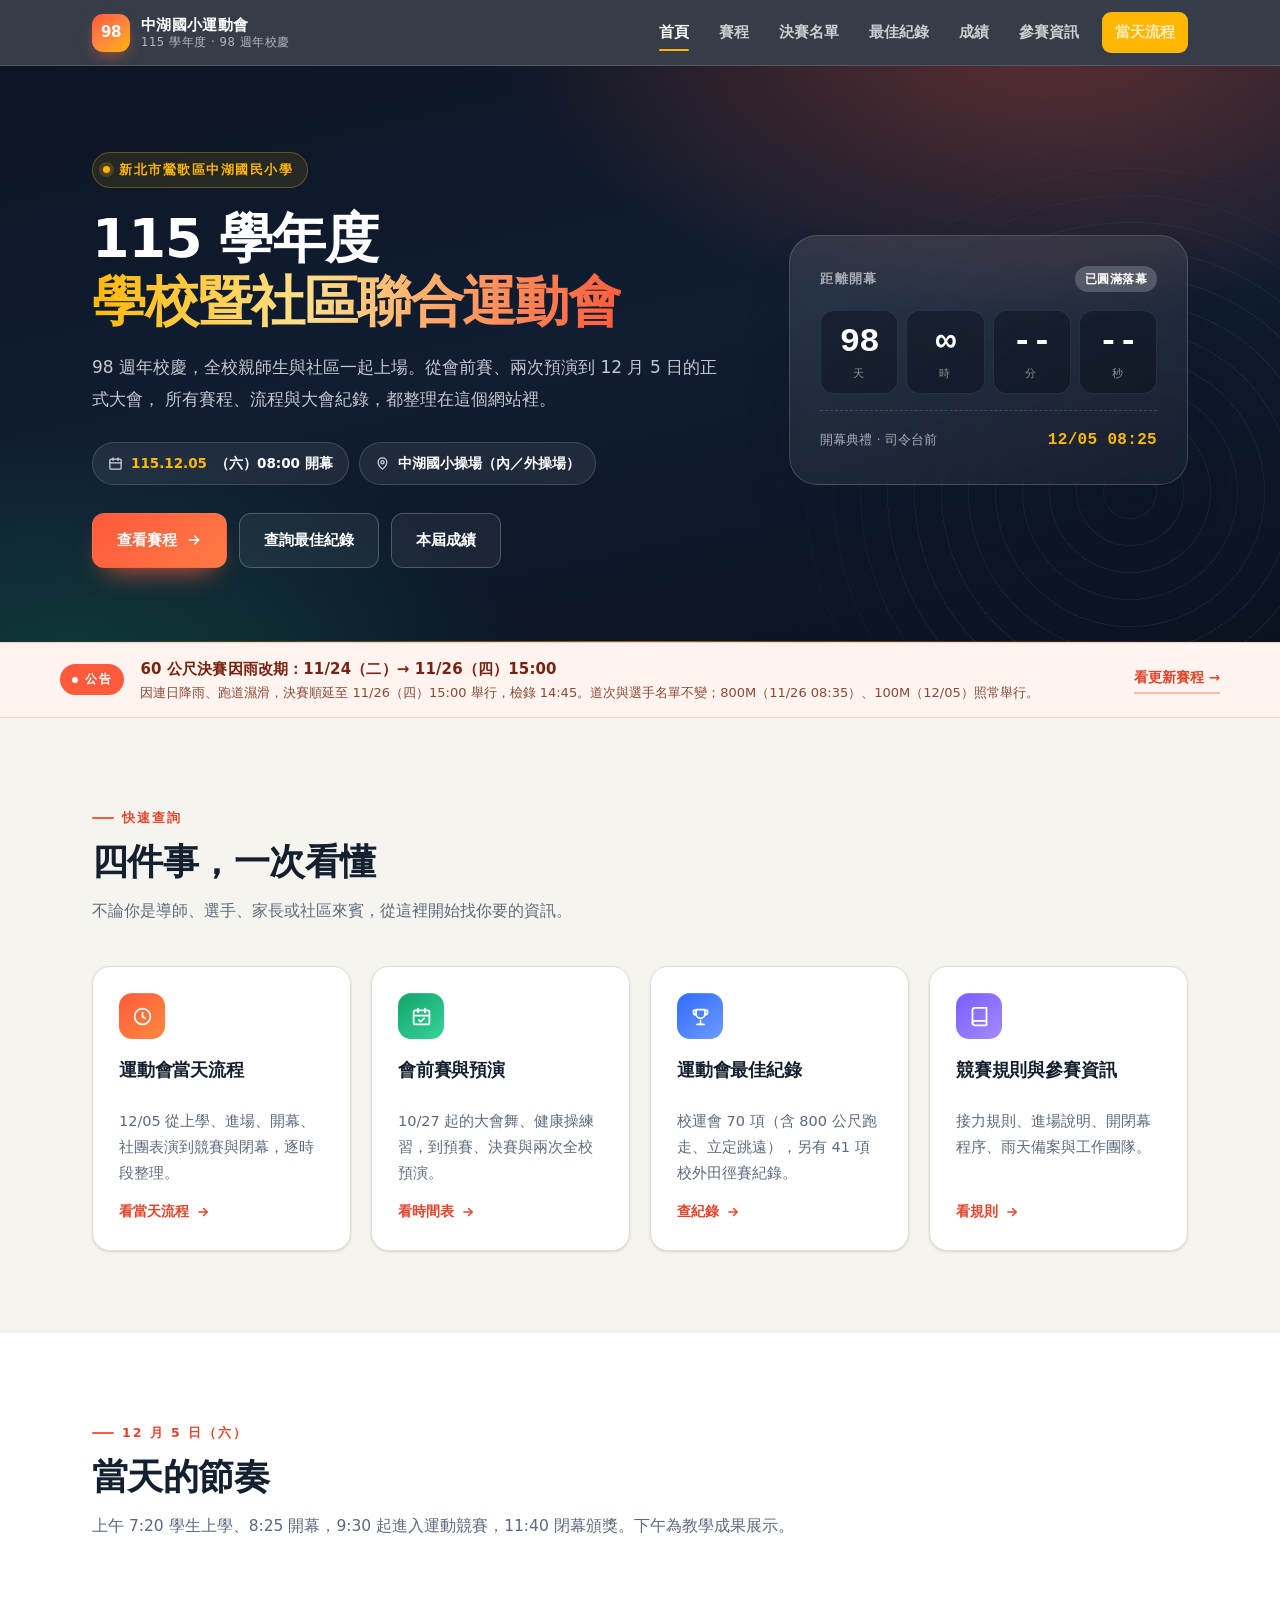
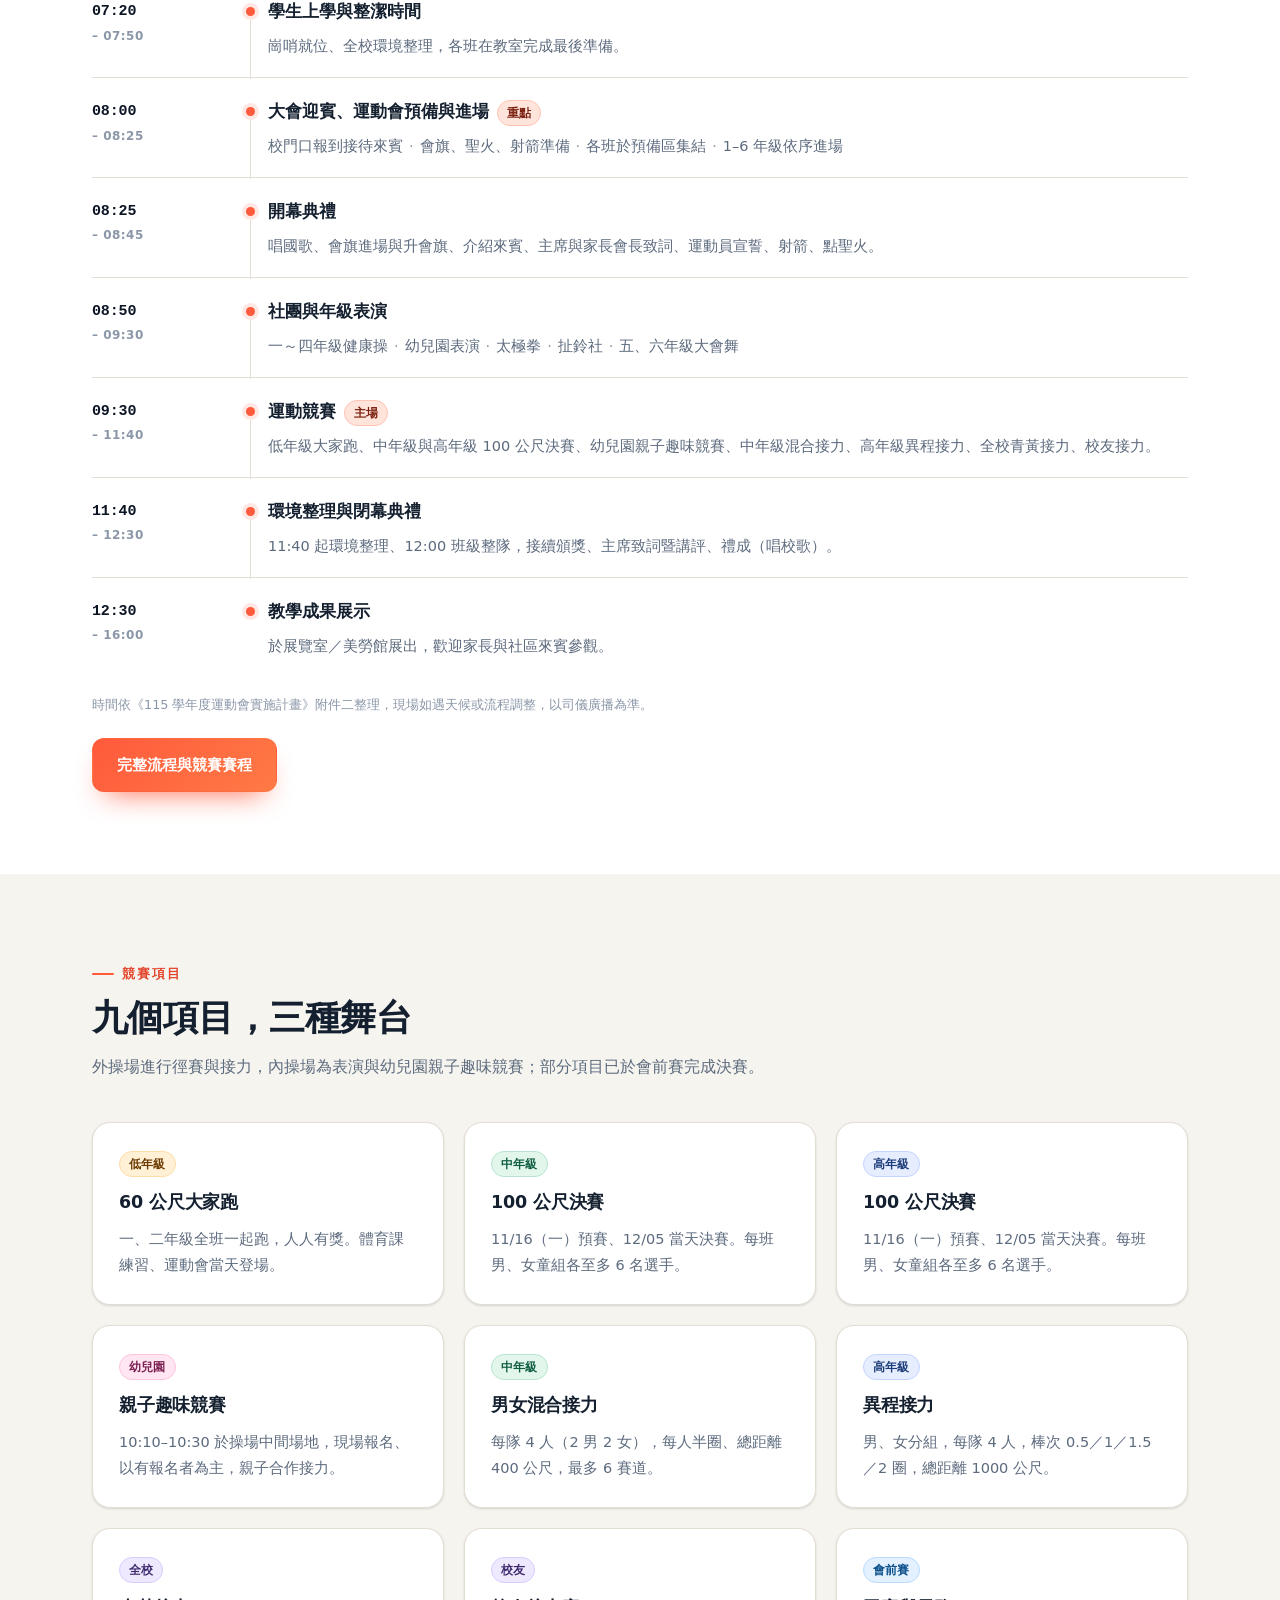
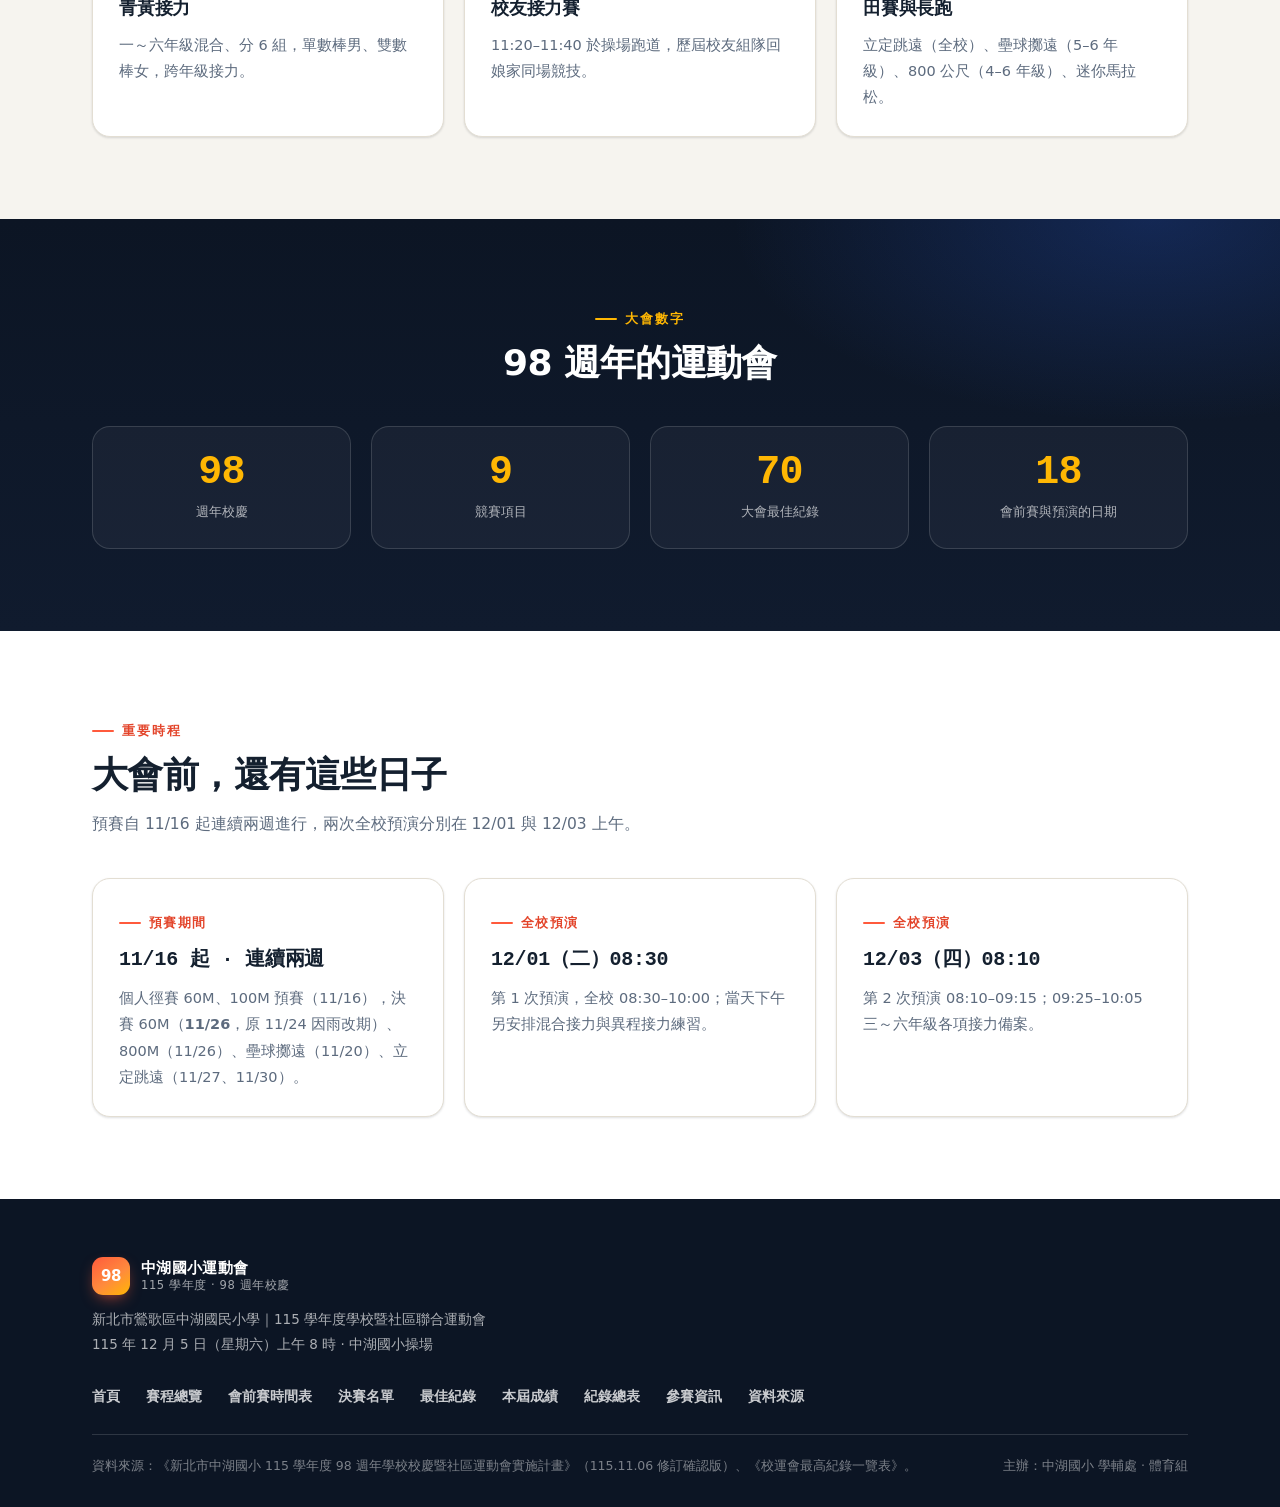
==== commit d7f9fa19: "11 月 24 日決賽的賽程，因雨延期" ====
--- a/index.html
+++ b/index.html
@@ -91,6 +91,18 @@
     </div>
   </section>
 
+  <!-- 賽程調整公告 -->
+  <section class="alertbar" aria-label="賽程調整公告">
+    <div class="wrap alertbar-inner">
+      <span class="alertbar-label">公告</span>
+      <div class="alertbar-body">
+        <strong>60 公尺決賽因雨改期：11/24（二）→ 11/26（四）15:00</strong>
+        <span>因連日降雨、跑道濕滑，決賽順延至 11/26（四）15:00 舉行，檢錄 14:45。道次與選手名單不變；800M（11/26 08:35）、100M（12/05）照常舉行。</span>
+      </div>
+      <a class="alertbar-link" href="schedule.html#prelim">看更新賽程 →</a>
+    </div>
+  </section>
+
   <!-- 快速入口 -->
   <section class="section section--paper">
     <div class="wrap">
@@ -303,7 +315,7 @@
         <a class="card reveal" href="schedule.html#events">
           <span class="kicker" style="letter-spacing:.1em">預賽期間</span>
           <h3 style="margin-top:8px;font-family:var(--mono);font-size:20px">11/16 起 · 連續兩週</h3>
-          <p>個人徑賽 60M、100M 預賽（11/16），決賽 60M（11/24）、800M（11/26）、壘球擲遠（11/20）、立定跳遠（11/27、11/30）。</p>
+          <p>個人徑賽 60M、100M 預賽（11/16），決賽 60M（<strong>11/26</strong>，原 11/24 因雨改期）、800M（11/26）、壘球擲遠（11/20）、立定跳遠（11/27、11/30）。</p>
         </a>
         <a class="card reveal" href="schedule.html#prelim">
           <span class="kicker" style="letter-spacing:.1em">全校預演</span>
--- a/assets/style.css
+++ b/assets/style.css
@@ -829,6 +829,7 @@
 table.data.summary td.name { font-weight: 600; }
 table.data.summary td.time { font-size: 15px; }
 table.data.summary .u { font-size: 12px; font-weight: 600; color: var(--muted-2); margin-left: 3px; }
+table.data.summary td.num { white-space: normal; }  /* 並列紀錄有兩個日期，允許換行 */
 table.data tr.is-past td { color: var(--muted-2); }
 table.data tr.is-highlight { background: #fff9ec; }
 table.data tr.is-highlight:hover { background: #fff5df; }
@@ -1246,6 +1247,61 @@
 }
 .notice svg { flex: 0 0 auto; margin-top: 3px; color: #c98a00; }
 .notice strong { color: #593c00; }
+
+/* ── 首頁置頂公告條 ─────────────────────────────── */
+.alertbar {
+  background: #fff4ef;
+  border-top: 1px solid #ffcdbf;
+  border-bottom: 1px solid #ffcdbf;
+}
+.alertbar-inner {
+  display: flex;
+  align-items: center;
+  gap: 16px;
+  padding: 14px 0;
+  flex-wrap: wrap;
+}
+.alertbar-label {
+  display: inline-flex;
+  align-items: center;
+  gap: 7px;
+  flex: 0 0 auto;
+  padding: 5px 12px;
+  border-radius: 999px;
+  background: var(--coral);
+  color: #fff;
+  font-size: 12px;
+  font-weight: 800;
+  letter-spacing: .14em;
+}
+.alertbar-label::before {
+  content: "";
+  width: 6px;
+  height: 6px;
+  border-radius: 50%;
+  background: #fff;
+  animation: alertPulse 2.2s infinite;
+}
+@keyframes alertPulse {
+  0%   { box-shadow: 0 0 0 0 rgba(255, 255, 255, .8); }
+  70%  { box-shadow: 0 0 0 8px rgba(255, 255, 255, 0); }
+  100% { box-shadow: 0 0 0 0 rgba(255, 255, 255, 0); }
+}
+.alertbar-body { flex: 1 1 420px; min-width: 0; line-height: 1.6; }
+.alertbar-body strong { display: block; font-size: 15px; color: #7a2210; letter-spacing: .01em; }
+.alertbar-body span { display: block; font-size: 13px; color: #8a4a35; margin-top: 2px; }
+.alertbar-link {
+  flex: 0 0 auto;
+  font-size: 13.5px;
+  font-weight: 800;
+  color: var(--coral-dark);
+  text-decoration: none;
+  border-bottom: 2px solid #ffb9a6;
+  padding-bottom: 2px;
+}
+.alertbar-link:hover { border-color: var(--coral); color: var(--coral); }
+@media (prefers-reduced-motion: reduce) { .alertbar-label::before { animation: none; } }
+
 
 .kv {
   display: grid;
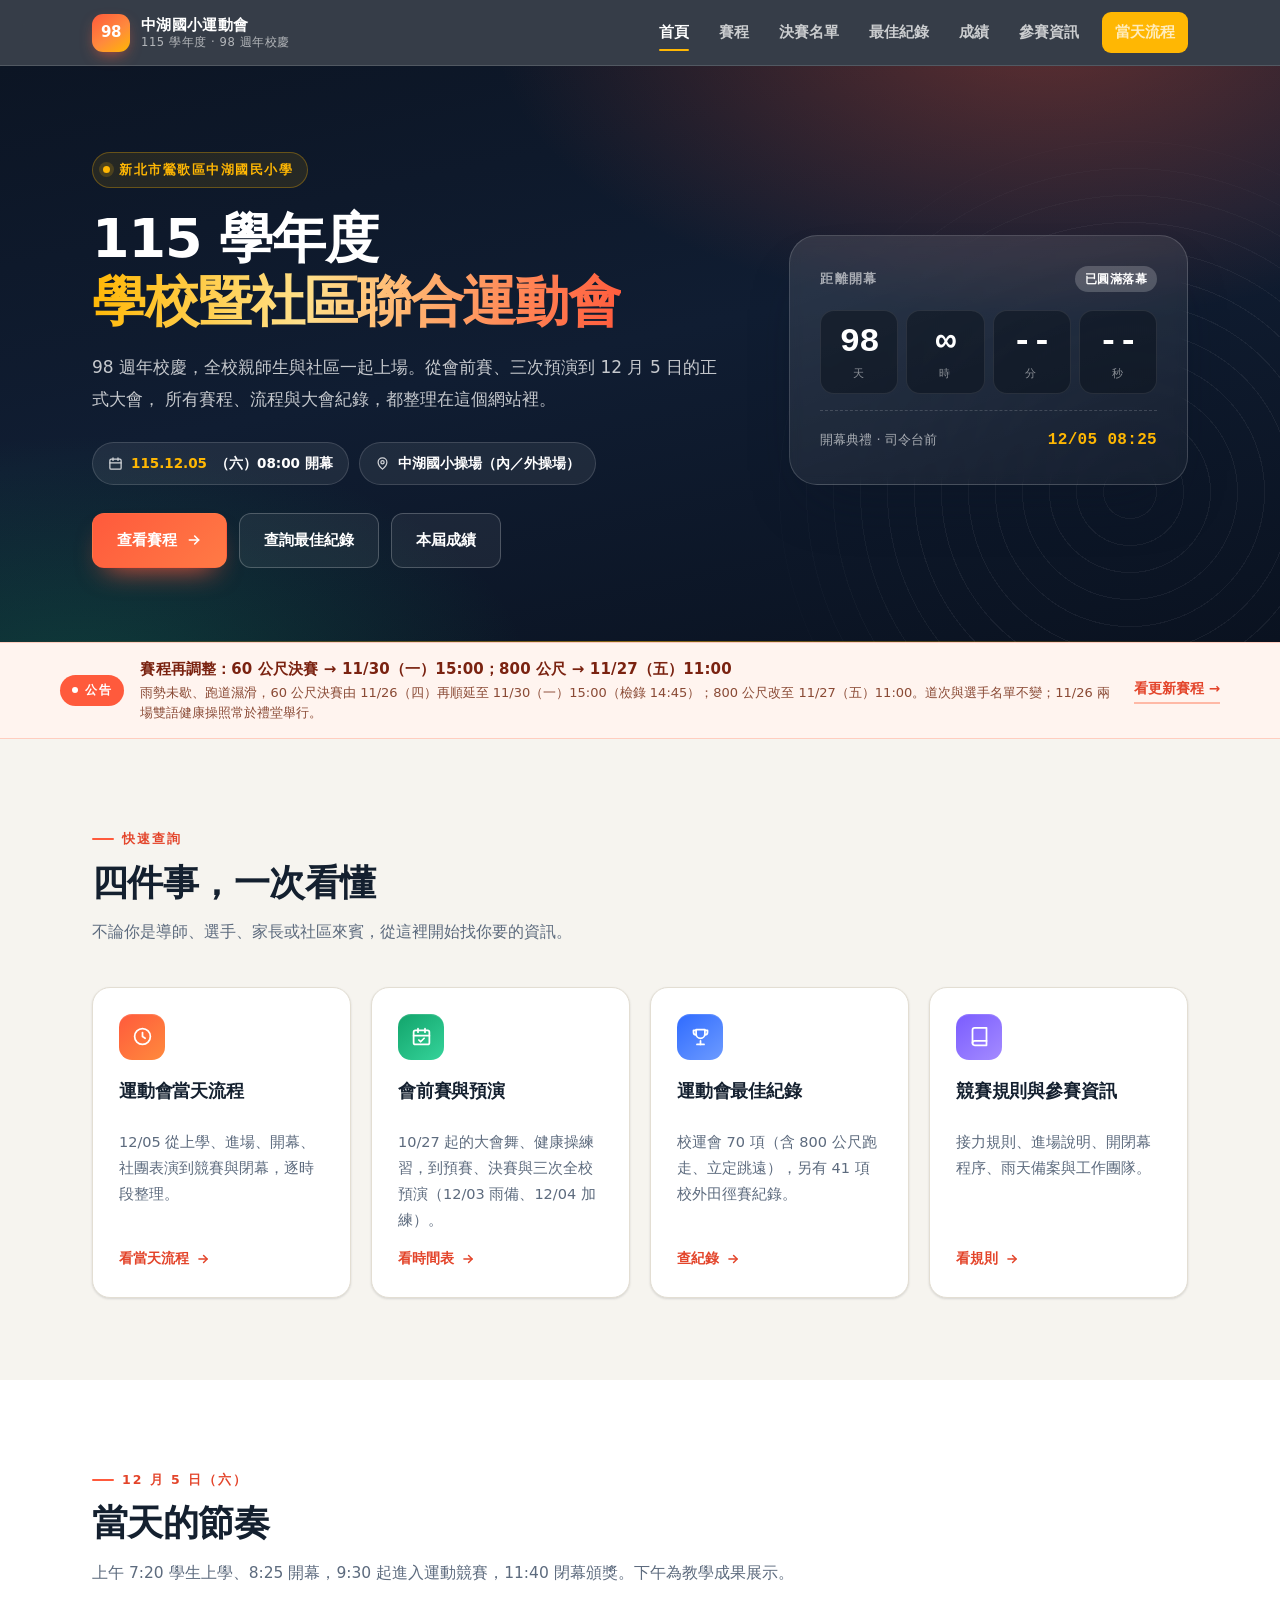
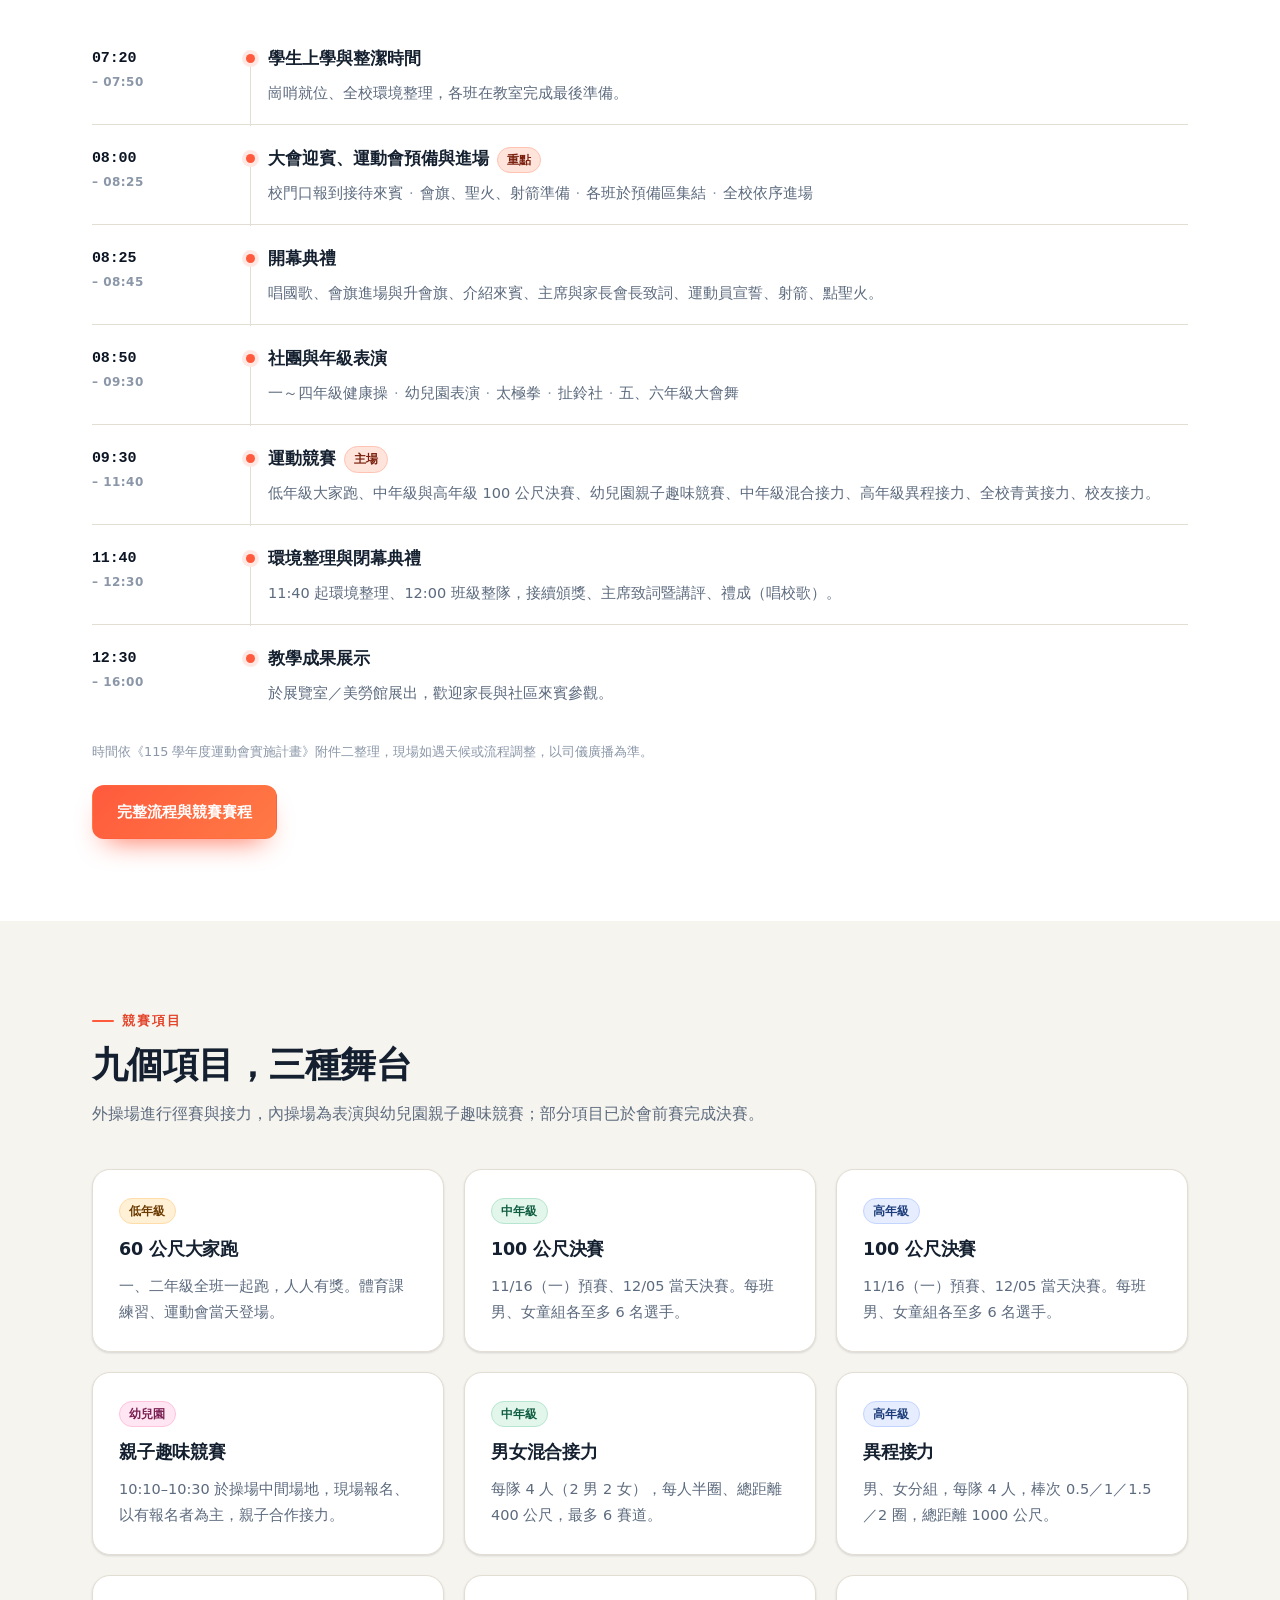
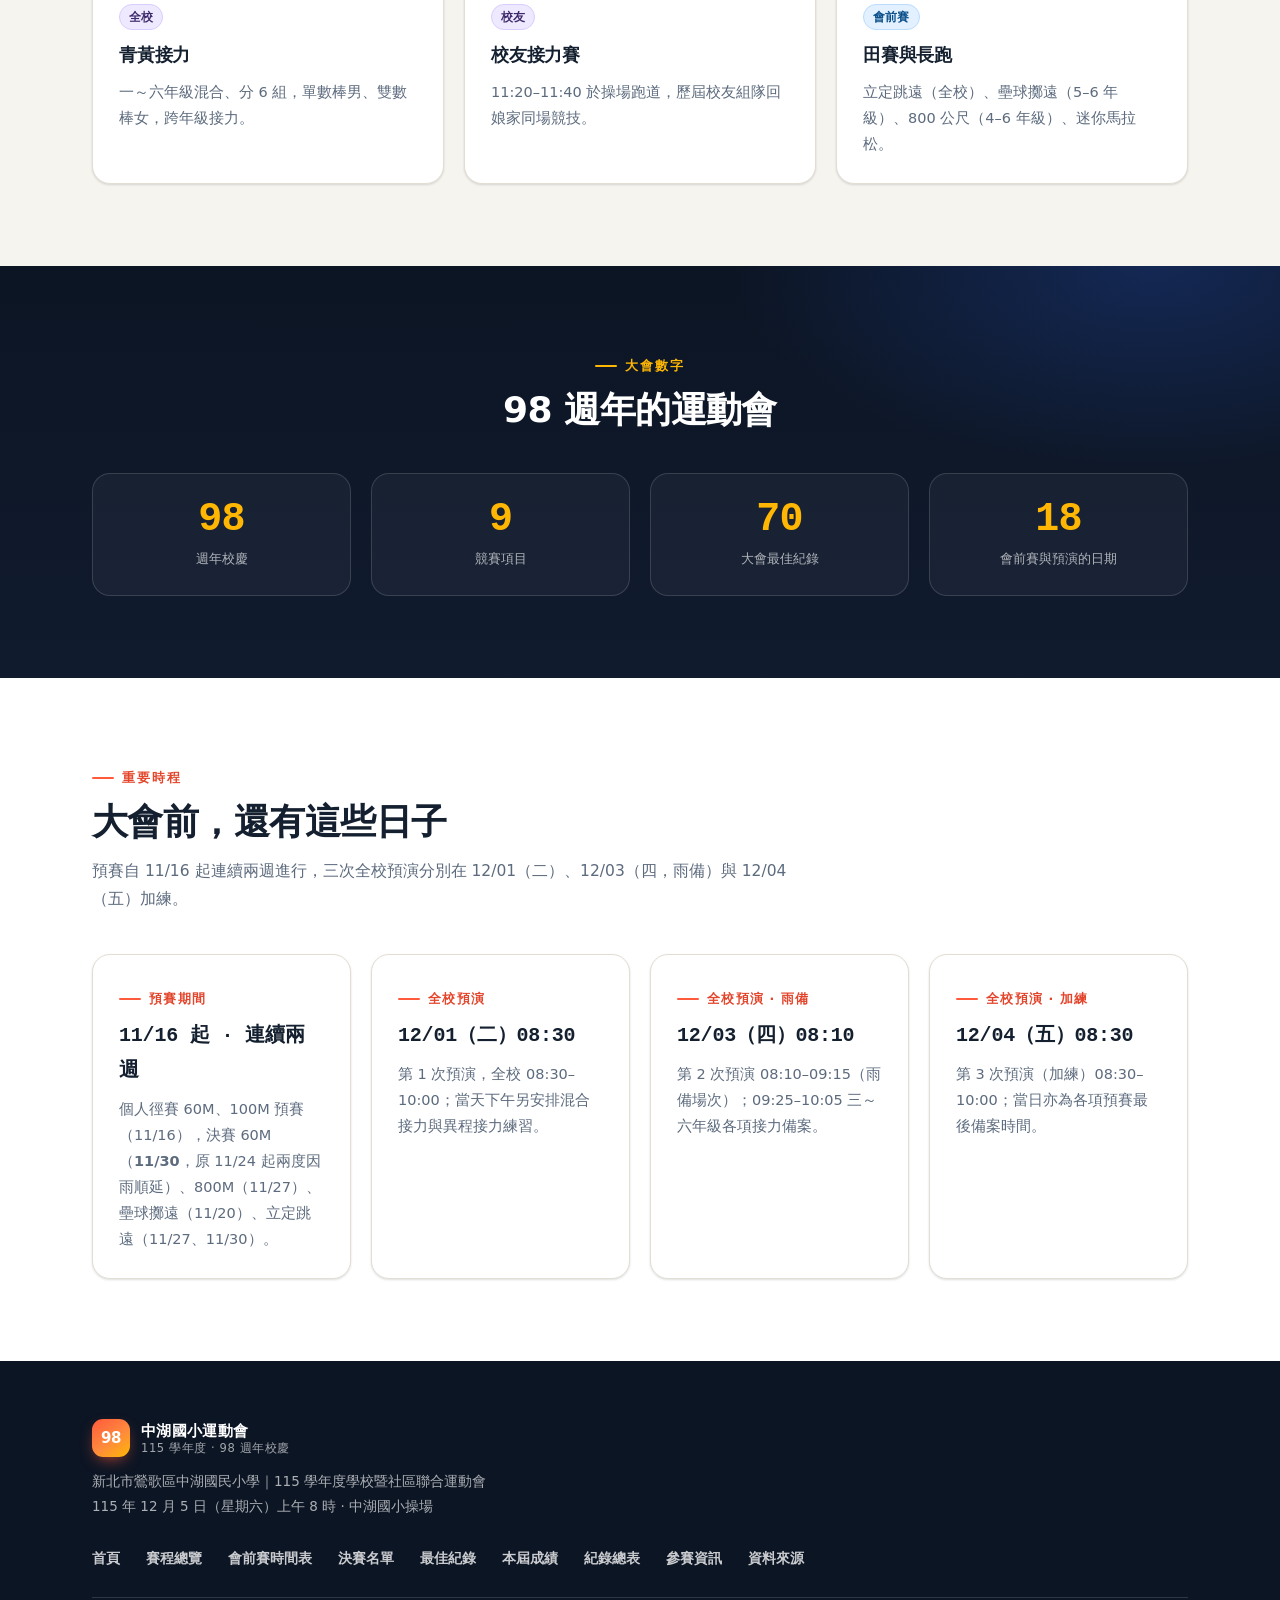
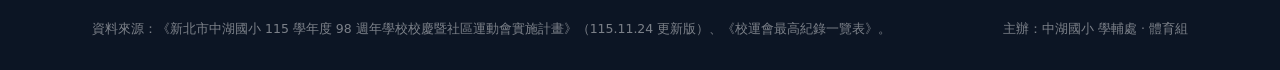
==== commit e1f509ce: "11 月 26 日，因雨賽程延期" ====
--- a/index.html
+++ b/index.html
@@ -49,7 +49,7 @@
         <span class="eyebrow"><span class="dot" aria-hidden="true"></span>新北市鶯歌區中湖國民小學</span>
         <h1>115 學年度<br><span class="accent">學校暨社區聯合運動會</span></h1>
         <p class="lede">
-          98 週年校慶，全校親師生與社區一起上場。從會前賽、兩次預演到 12 月 5 日的正式大會，
+          98 週年校慶，全校親師生與社區一起上場。從會前賽、三次預演到 12 月 5 日的正式大會，
           所有賽程、流程與大會紀錄，都整理在這個網站裡。
         </p>
         <div class="hero-meta">
@@ -96,8 +96,8 @@
     <div class="wrap alertbar-inner">
       <span class="alertbar-label">公告</span>
       <div class="alertbar-body">
-        <strong>60 公尺決賽因雨改期：11/24（二）→ 11/26（四）15:00</strong>
-        <span>因連日降雨、跑道濕滑，決賽順延至 11/26（四）15:00 舉行，檢錄 14:45。道次與選手名單不變；800M（11/26 08:35）、100M（12/05）照常舉行。</span>
+        <strong>賽程再調整：60 公尺決賽 → 11/30（一）15:00；800 公尺 → 11/27（五）11:00</strong>
+        <span>雨勢未歇、跑道濕滑，60 公尺決賽由 11/26（四）再順延至 11/30（一）15:00（檢錄 14:45）；800 公尺改至 11/27（五）11:00。道次與選手名單不變；11/26 兩場雙語健康操照常於禮堂舉行。</span>
       </div>
       <a class="alertbar-link" href="schedule.html#prelim">看更新賽程 →</a>
     </div>
@@ -129,7 +129,7 @@
             <svg width="21" height="21" viewBox="0 0 24 24" fill="none" stroke="currentColor" stroke-width="2" stroke-linecap="round" stroke-linejoin="round"><rect x="3" y="5" width="18" height="16" rx="2"/><path d="M8 3v4M16 3v4M3 11h18"/><path d="m9 16 2 2 4-4"/></svg>
           </span>
           <h3>會前賽與預演</h3>
-          <p>10/27 起的大會舞、健康操練習，到預賽、決賽與兩次全校預演。</p>
+          <p>10/27 起的大會舞、健康操練習，到預賽、決賽與三次全校預演（12/03 雨備、12/04 加練）。</p>
           <span class="go">看時間表
             <svg width="14" height="14" viewBox="0 0 24 24" fill="none" stroke="currentColor" stroke-width="2.6" stroke-linecap="round" stroke-linejoin="round" aria-hidden="true"><path d="M5 12h14"/><path d="m13 6 6 6-6 6"/></svg>
           </span>
@@ -181,7 +181,7 @@
           <div class="tl-time">08:00<small>– 08:25</small></div>
           <div class="tl-body">
             <h3>大會迎賓、運動會預備與進場 <span class="tag tag-key">重點</span></h3>
-            <p>校門口報到接待來賓<span class="sep">·</span>會旗、聖火、射箭準備<span class="sep">·</span>各班於預備區集結<span class="sep">·</span>1–6 年級依序進場</p>
+            <p>校門口報到接待來賓<span class="sep">·</span>會旗、聖火、射箭準備<span class="sep">·</span>各班於預備區集結<span class="sep">·</span>全校依序進場</p>
           </div>
         </div>
         <div class="tl-row reveal">
@@ -309,13 +309,13 @@
       <div class="section-head reveal">
         <span class="kicker">重要時程</span>
         <h2>大會前，還有這些日子</h2>
-        <p>預賽自 11/16 起連續兩週進行，兩次全校預演分別在 12/01 與 12/03 上午。</p>
-      </div>
-      <div class="grid grid-3">
+        <p>預賽自 11/16 起連續兩週進行，三次全校預演分別在 12/01（二）、12/03（四，雨備）與 12/04（五）加練。</p>
+      </div>
+      <div class="grid grid-4">
         <a class="card reveal" href="schedule.html#events">
           <span class="kicker" style="letter-spacing:.1em">預賽期間</span>
           <h3 style="margin-top:8px;font-family:var(--mono);font-size:20px">11/16 起 · 連續兩週</h3>
-          <p>個人徑賽 60M、100M 預賽（11/16），決賽 60M（<strong>11/26</strong>，原 11/24 因雨改期）、800M（11/26）、壘球擲遠（11/20）、立定跳遠（11/27、11/30）。</p>
+          <p>個人徑賽 60M、100M 預賽（11/16），決賽 60M（<strong>11/30</strong>，原 11/24 起兩度因雨順延）、800M（11/27）、壘球擲遠（11/20）、立定跳遠（11/27、11/30）。</p>
         </a>
         <a class="card reveal" href="schedule.html#prelim">
           <span class="kicker" style="letter-spacing:.1em">全校預演</span>
@@ -323,9 +323,14 @@
           <p>第 1 次預演，全校 08:30–10:00；當天下午另安排混合接力與異程接力練習。</p>
         </a>
         <a class="card reveal" href="schedule.html#prelim">
-          <span class="kicker" style="letter-spacing:.1em">全校預演</span>
+          <span class="kicker" style="letter-spacing:.1em">全校預演 · 雨備</span>
           <h3 style="margin-top:8px;font-family:var(--mono);font-size:20px">12/03（四）08:10</h3>
-          <p>第 2 次預演 08:10–09:15；09:25–10:05 三～六年級各項接力備案。</p>
+          <p>第 2 次預演 08:10–09:15（雨備場次）；09:25–10:05 三～六年級各項接力備案。</p>
+        </a>
+        <a class="card reveal" href="schedule.html#prelim">
+          <span class="kicker" style="letter-spacing:.1em">全校預演 · 加練</span>
+          <h3 style="margin-top:8px;font-family:var(--mono);font-size:20px">12/04（五）08:30</h3>
+          <p>第 3 次預演（加練）08:30–10:00；當日亦為各項預賽最後備案時間。</p>
         </a>
       </div>
     </div>
@@ -359,7 +364,7 @@
       </nav>
     </div>
     <div class="footer-bottom">
-      <span>資料來源：《新北市中湖國小 115 學年度 98 週年學校校慶暨社區運動會實施計畫》（115.11.06 修訂確認版）、《校運會最高紀錄一覽表》。</span>
+      <span>資料來源：《新北市中湖國小 115 學年度 98 週年學校校慶暨社區運動會實施計畫》（115.11.24 更新版）、《校運會最高紀錄一覽表》。</span>
       <span>主辦：中湖國小 學輔處 · 體育組</span>
     </div>
   </div>
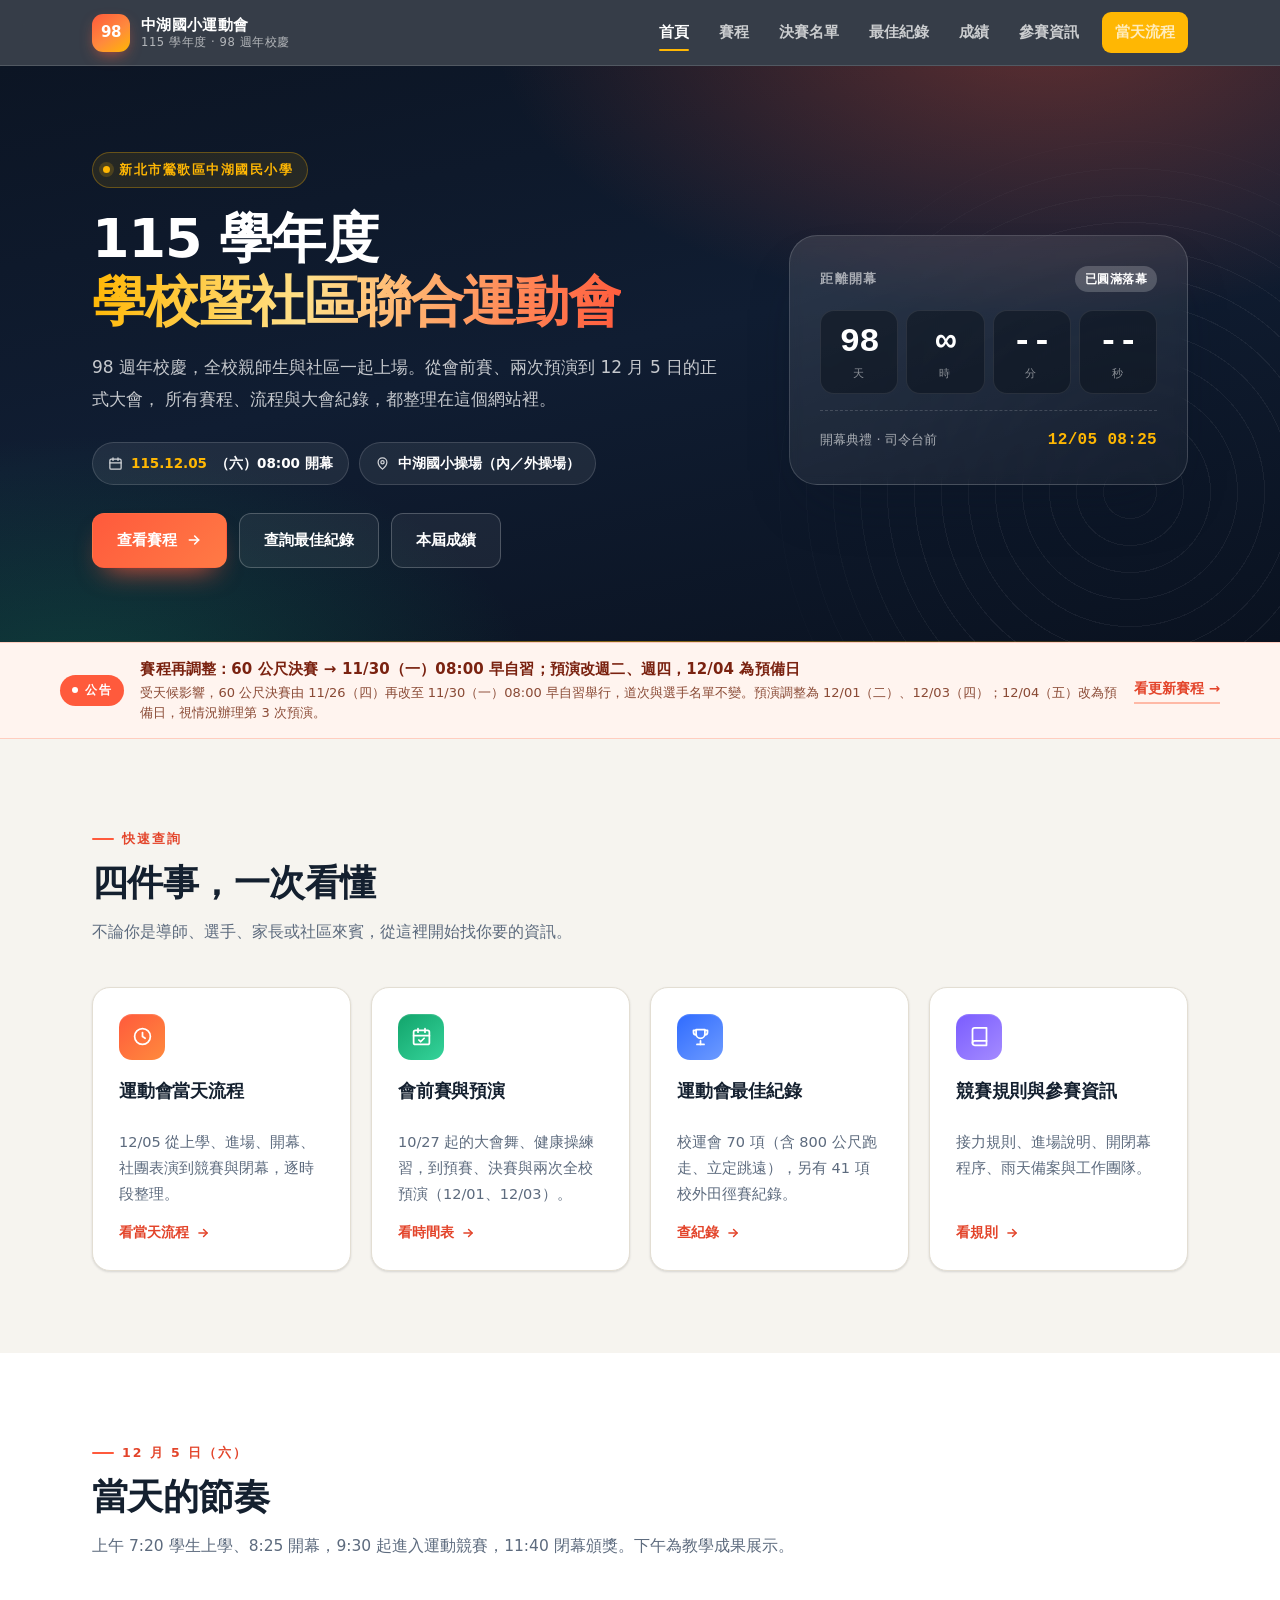
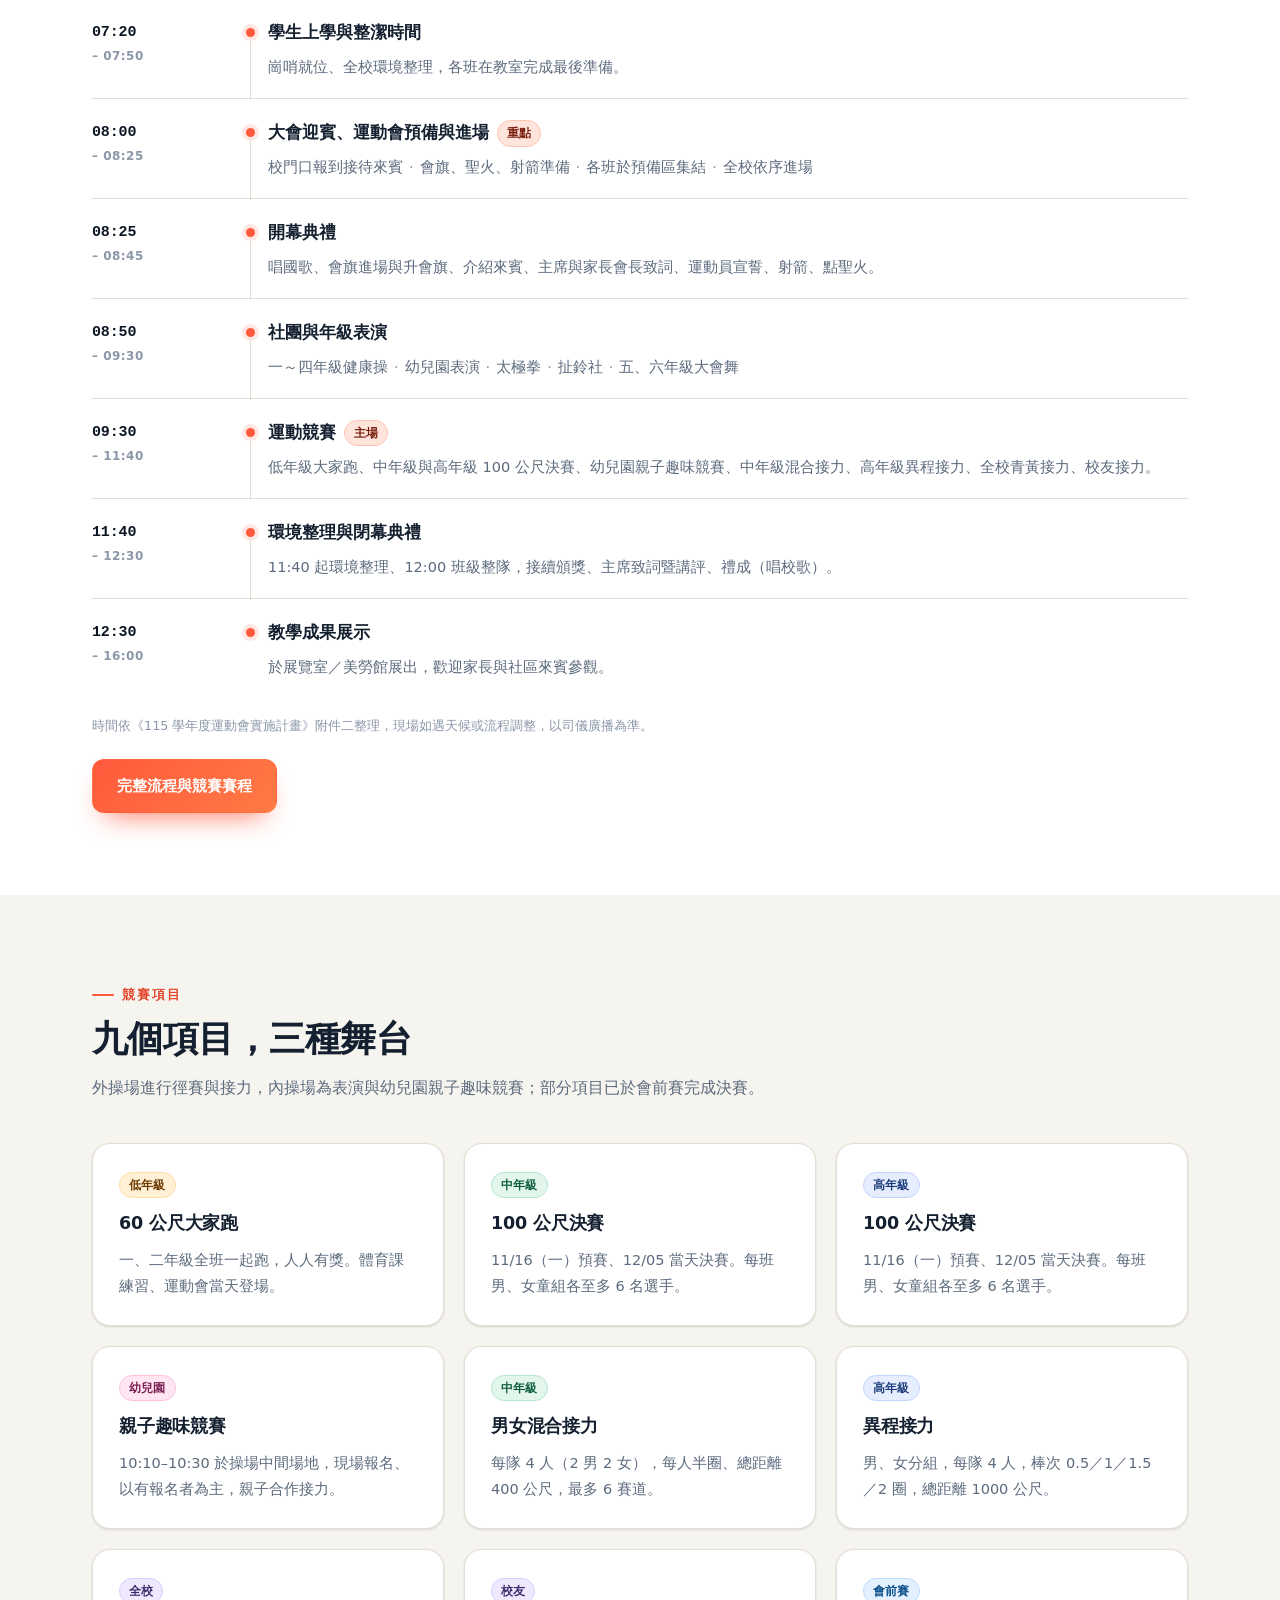
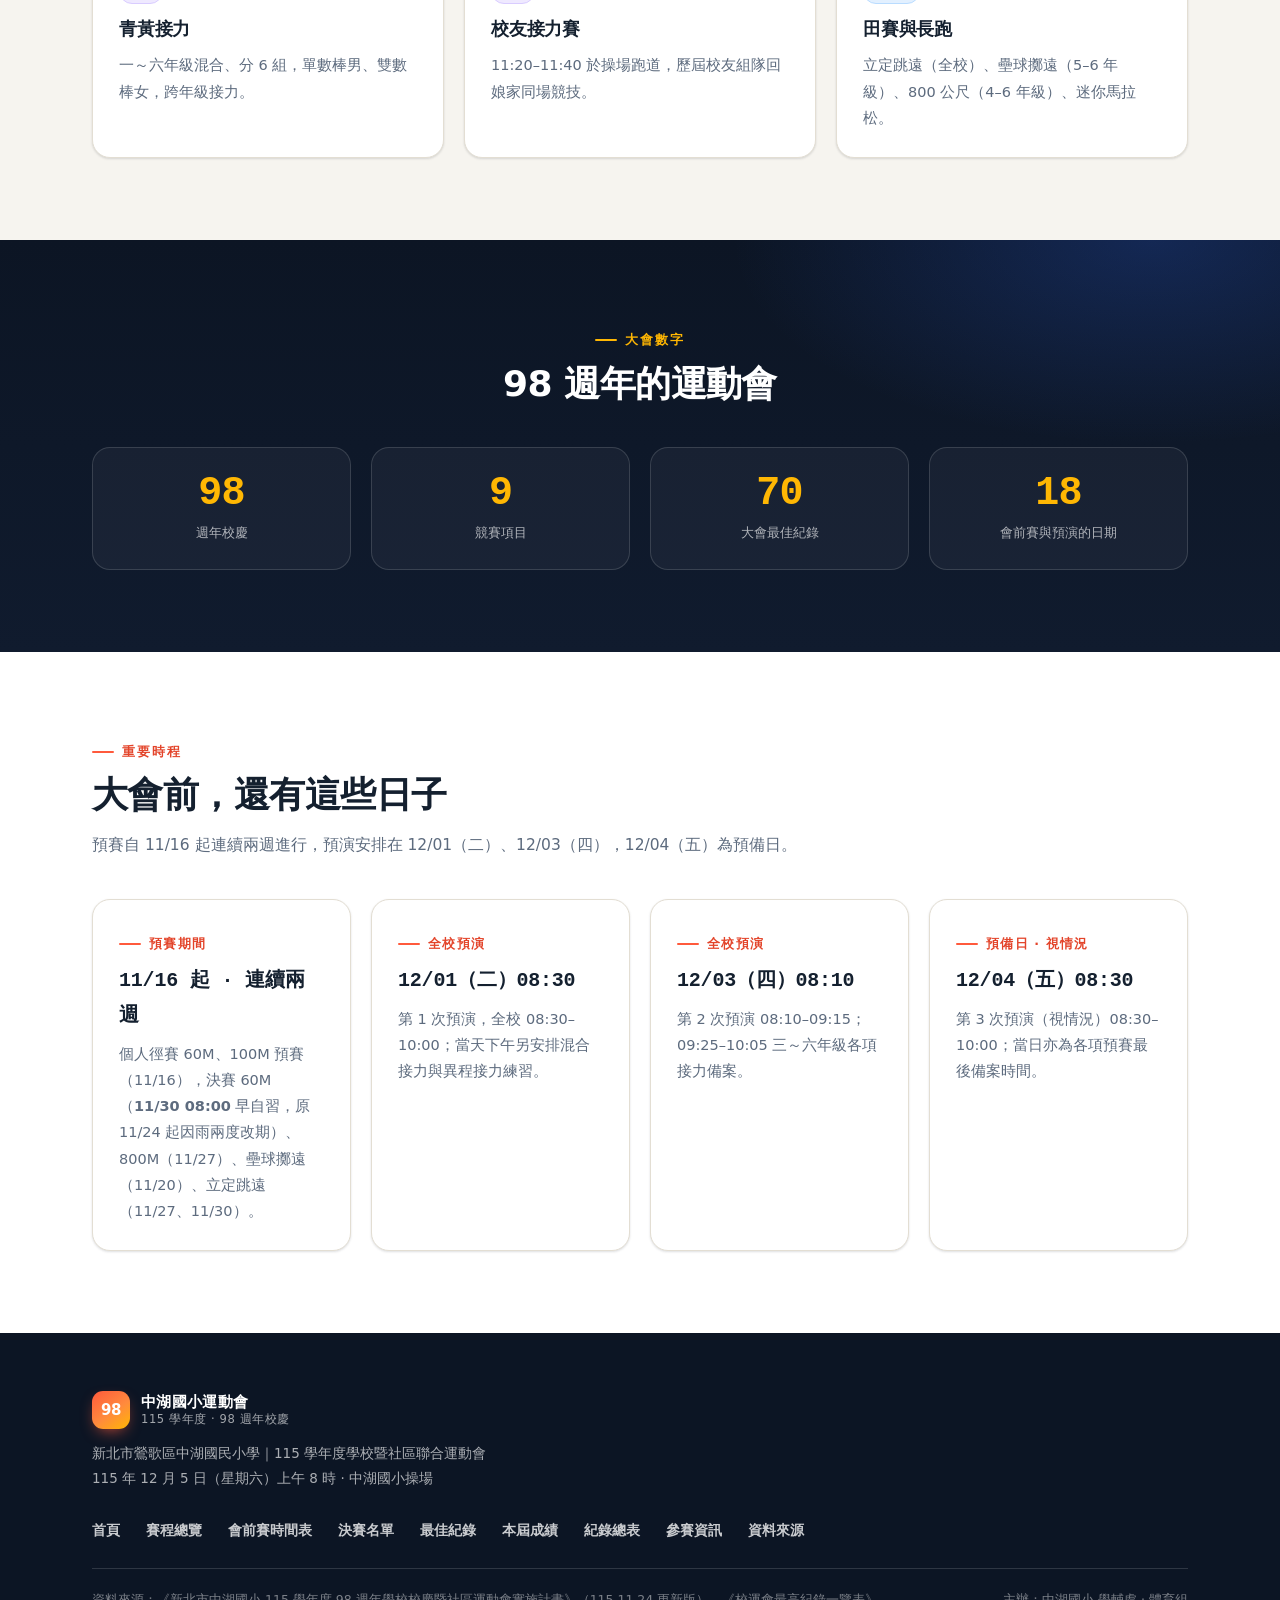
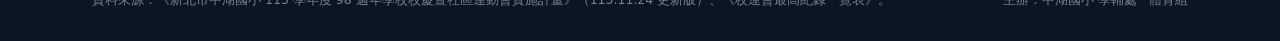
==== commit bc78e576: "11 月 27 日最新更新賽程" ====
--- a/index.html
+++ b/index.html
@@ -49,7 +49,7 @@
         <span class="eyebrow"><span class="dot" aria-hidden="true"></span>新北市鶯歌區中湖國民小學</span>
         <h1>115 學年度<br><span class="accent">學校暨社區聯合運動會</span></h1>
         <p class="lede">
-          98 週年校慶，全校親師生與社區一起上場。從會前賽、三次預演到 12 月 5 日的正式大會，
+          98 週年校慶，全校親師生與社區一起上場。從會前賽、兩次預演到 12 月 5 日的正式大會，
           所有賽程、流程與大會紀錄，都整理在這個網站裡。
         </p>
         <div class="hero-meta">
@@ -96,8 +96,8 @@
     <div class="wrap alertbar-inner">
       <span class="alertbar-label">公告</span>
       <div class="alertbar-body">
-        <strong>賽程再調整：60 公尺決賽 → 11/30（一）15:00；800 公尺 → 11/27（五）11:00</strong>
-        <span>雨勢未歇、跑道濕滑，60 公尺決賽由 11/26（四）再順延至 11/30（一）15:00（檢錄 14:45）；800 公尺改至 11/27（五）11:00。道次與選手名單不變；11/26 兩場雙語健康操照常於禮堂舉行。</span>
+        <strong>賽程再調整：60 公尺決賽 → 11/30（一）08:00 早自習；預演改週二、週四，12/04 為預備日</strong>
+        <span>受天候影響，60 公尺決賽由 11/26（四）再改至 11/30（一）08:00 早自習舉行，道次與選手名單不變。預演調整為 12/01（二）、12/03（四）；12/04（五）改為預備日，視情況辦理第 3 次預演。</span>
       </div>
       <a class="alertbar-link" href="schedule.html#prelim">看更新賽程 →</a>
     </div>
@@ -129,7 +129,7 @@
             <svg width="21" height="21" viewBox="0 0 24 24" fill="none" stroke="currentColor" stroke-width="2" stroke-linecap="round" stroke-linejoin="round"><rect x="3" y="5" width="18" height="16" rx="2"/><path d="M8 3v4M16 3v4M3 11h18"/><path d="m9 16 2 2 4-4"/></svg>
           </span>
           <h3>會前賽與預演</h3>
-          <p>10/27 起的大會舞、健康操練習，到預賽、決賽與三次全校預演（12/03 雨備、12/04 加練）。</p>
+          <p>10/27 起的大會舞、健康操練習，到預賽、決賽與兩次全校預演（12/01、12/03）。</p>
           <span class="go">看時間表
             <svg width="14" height="14" viewBox="0 0 24 24" fill="none" stroke="currentColor" stroke-width="2.6" stroke-linecap="round" stroke-linejoin="round" aria-hidden="true"><path d="M5 12h14"/><path d="m13 6 6 6-6 6"/></svg>
           </span>
@@ -309,13 +309,13 @@
       <div class="section-head reveal">
         <span class="kicker">重要時程</span>
         <h2>大會前，還有這些日子</h2>
-        <p>預賽自 11/16 起連續兩週進行，三次全校預演分別在 12/01（二）、12/03（四，雨備）與 12/04（五）加練。</p>
+        <p>預賽自 11/16 起連續兩週進行，預演安排在 12/01（二）、12/03（四），12/04（五）為預備日。</p>
       </div>
       <div class="grid grid-4">
         <a class="card reveal" href="schedule.html#events">
           <span class="kicker" style="letter-spacing:.1em">預賽期間</span>
           <h3 style="margin-top:8px;font-family:var(--mono);font-size:20px">11/16 起 · 連續兩週</h3>
-          <p>個人徑賽 60M、100M 預賽（11/16），決賽 60M（<strong>11/30</strong>，原 11/24 起兩度因雨順延）、800M（11/27）、壘球擲遠（11/20）、立定跳遠（11/27、11/30）。</p>
+          <p>個人徑賽 60M、100M 預賽（11/16），決賽 60M（<strong>11/30 08:00</strong> 早自習，原 11/24 起因雨兩度改期）、800M（11/27）、壘球擲遠（11/20）、立定跳遠（11/27、11/30）。</p>
         </a>
         <a class="card reveal" href="schedule.html#prelim">
           <span class="kicker" style="letter-spacing:.1em">全校預演</span>
@@ -323,14 +323,14 @@
           <p>第 1 次預演，全校 08:30–10:00；當天下午另安排混合接力與異程接力練習。</p>
         </a>
         <a class="card reveal" href="schedule.html#prelim">
-          <span class="kicker" style="letter-spacing:.1em">全校預演 · 雨備</span>
+          <span class="kicker" style="letter-spacing:.1em">全校預演</span>
           <h3 style="margin-top:8px;font-family:var(--mono);font-size:20px">12/03（四）08:10</h3>
-          <p>第 2 次預演 08:10–09:15（雨備場次）；09:25–10:05 三～六年級各項接力備案。</p>
+          <p>第 2 次預演 08:10–09:15；09:25–10:05 三～六年級各項接力備案。</p>
         </a>
         <a class="card reveal" href="schedule.html#prelim">
-          <span class="kicker" style="letter-spacing:.1em">全校預演 · 加練</span>
+          <span class="kicker" style="letter-spacing:.1em">預備日 · 視情況</span>
           <h3 style="margin-top:8px;font-family:var(--mono);font-size:20px">12/04（五）08:30</h3>
-          <p>第 3 次預演（加練）08:30–10:00；當日亦為各項預賽最後備案時間。</p>
+          <p>第 3 次預演（視情況）08:30–10:00；當日亦為各項預賽最後備案時間。</p>
         </a>
       </div>
     </div>
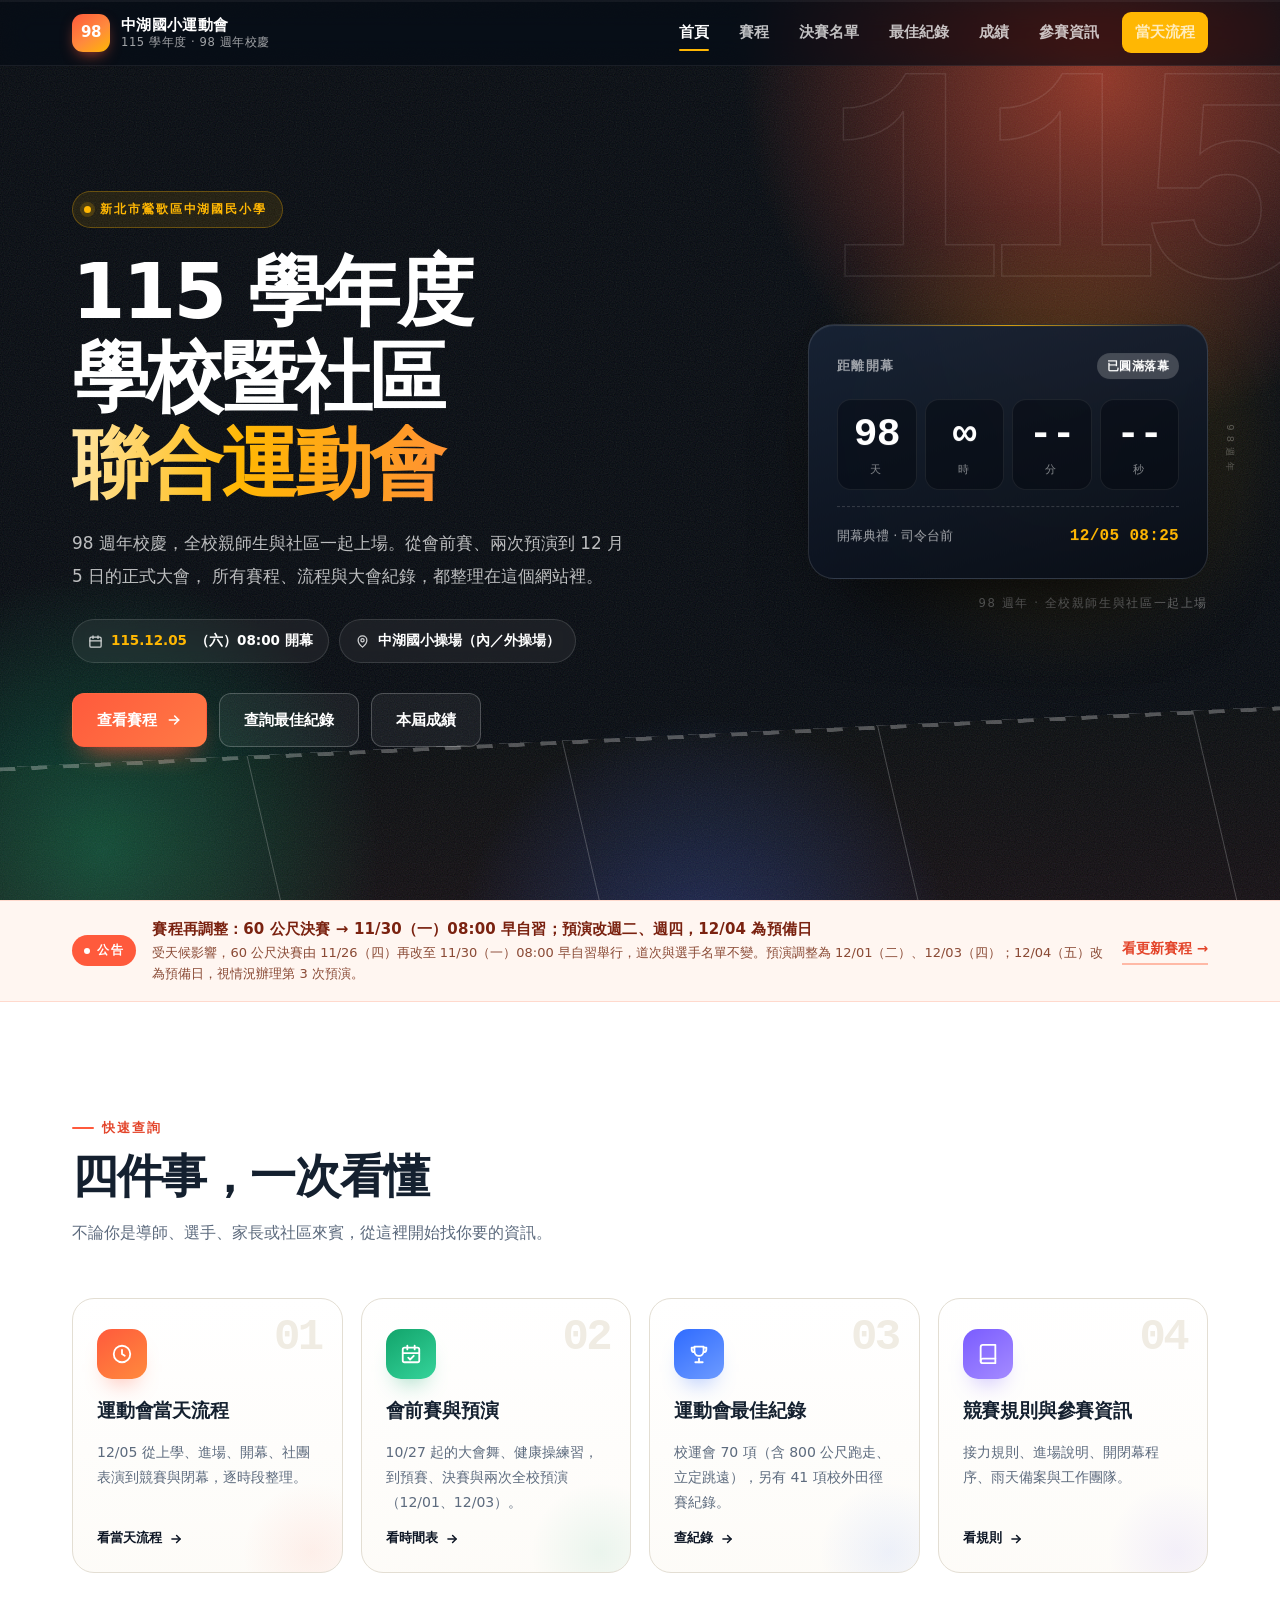
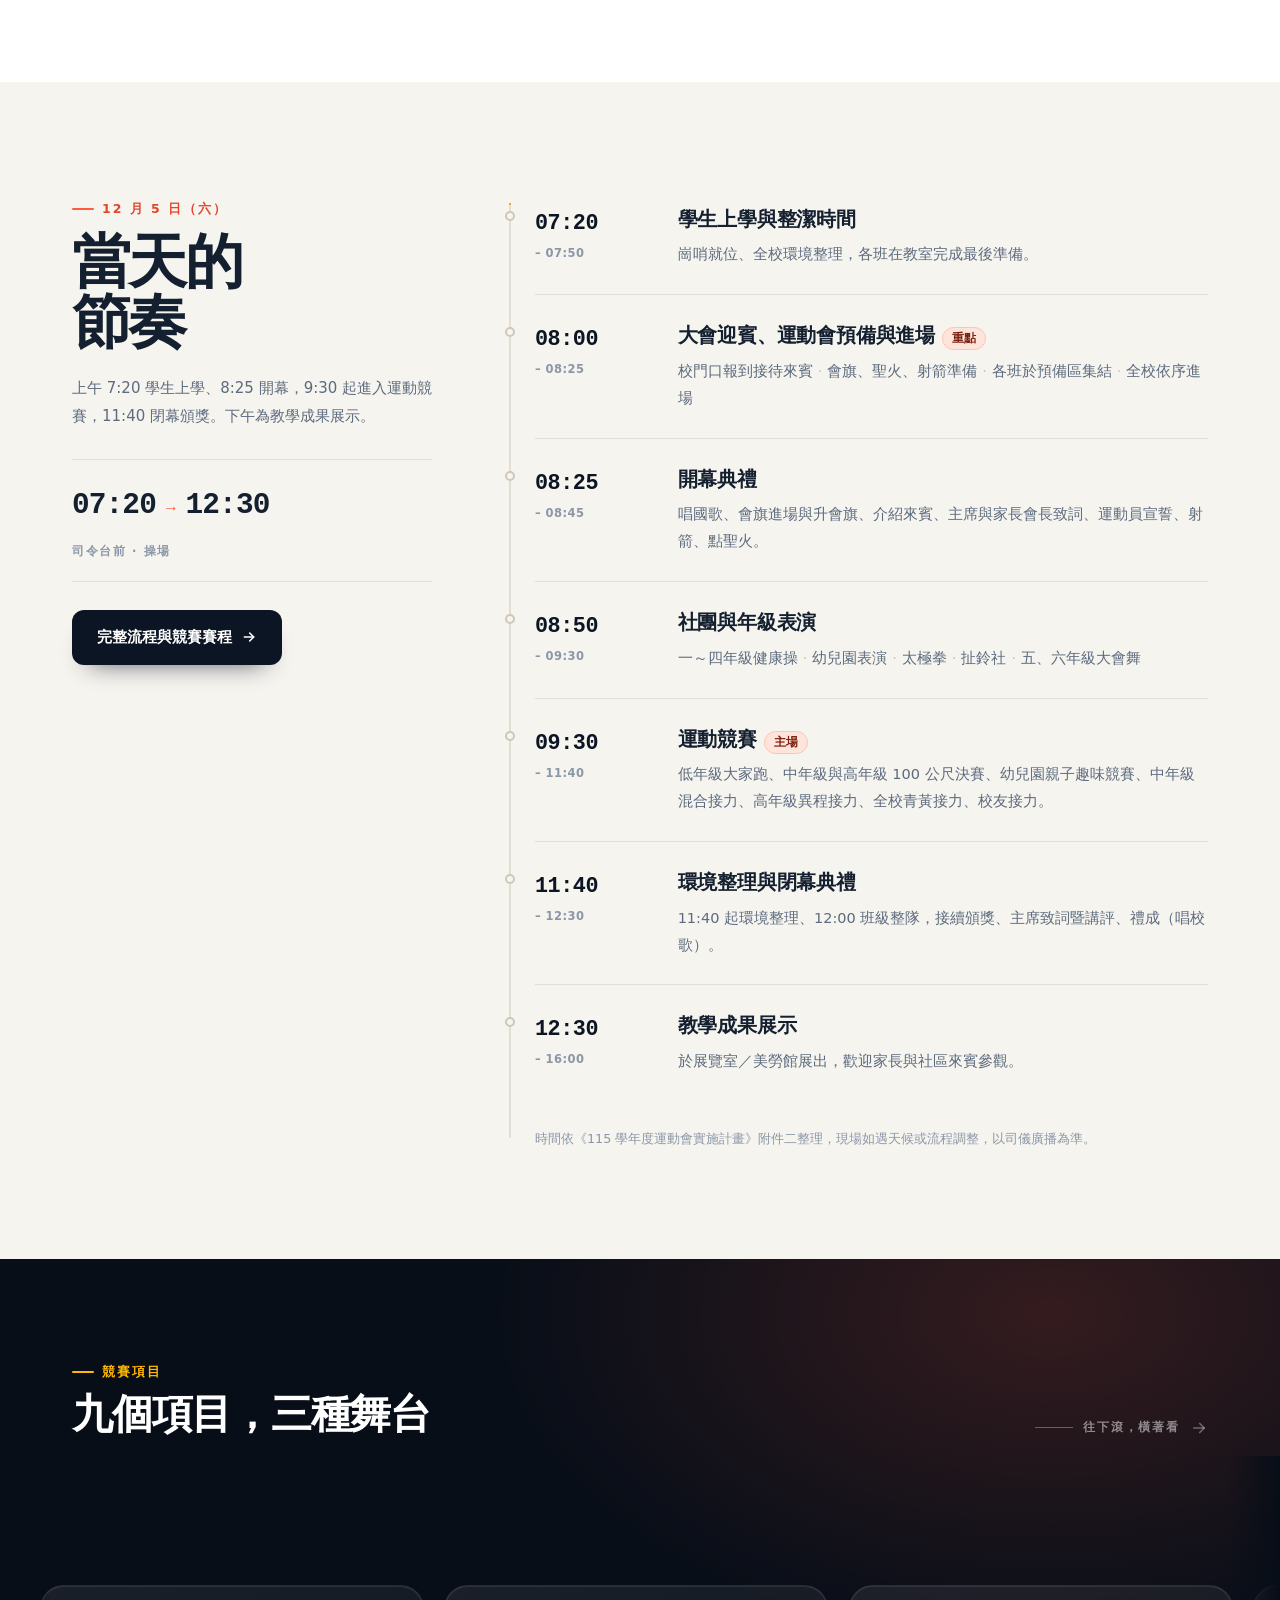
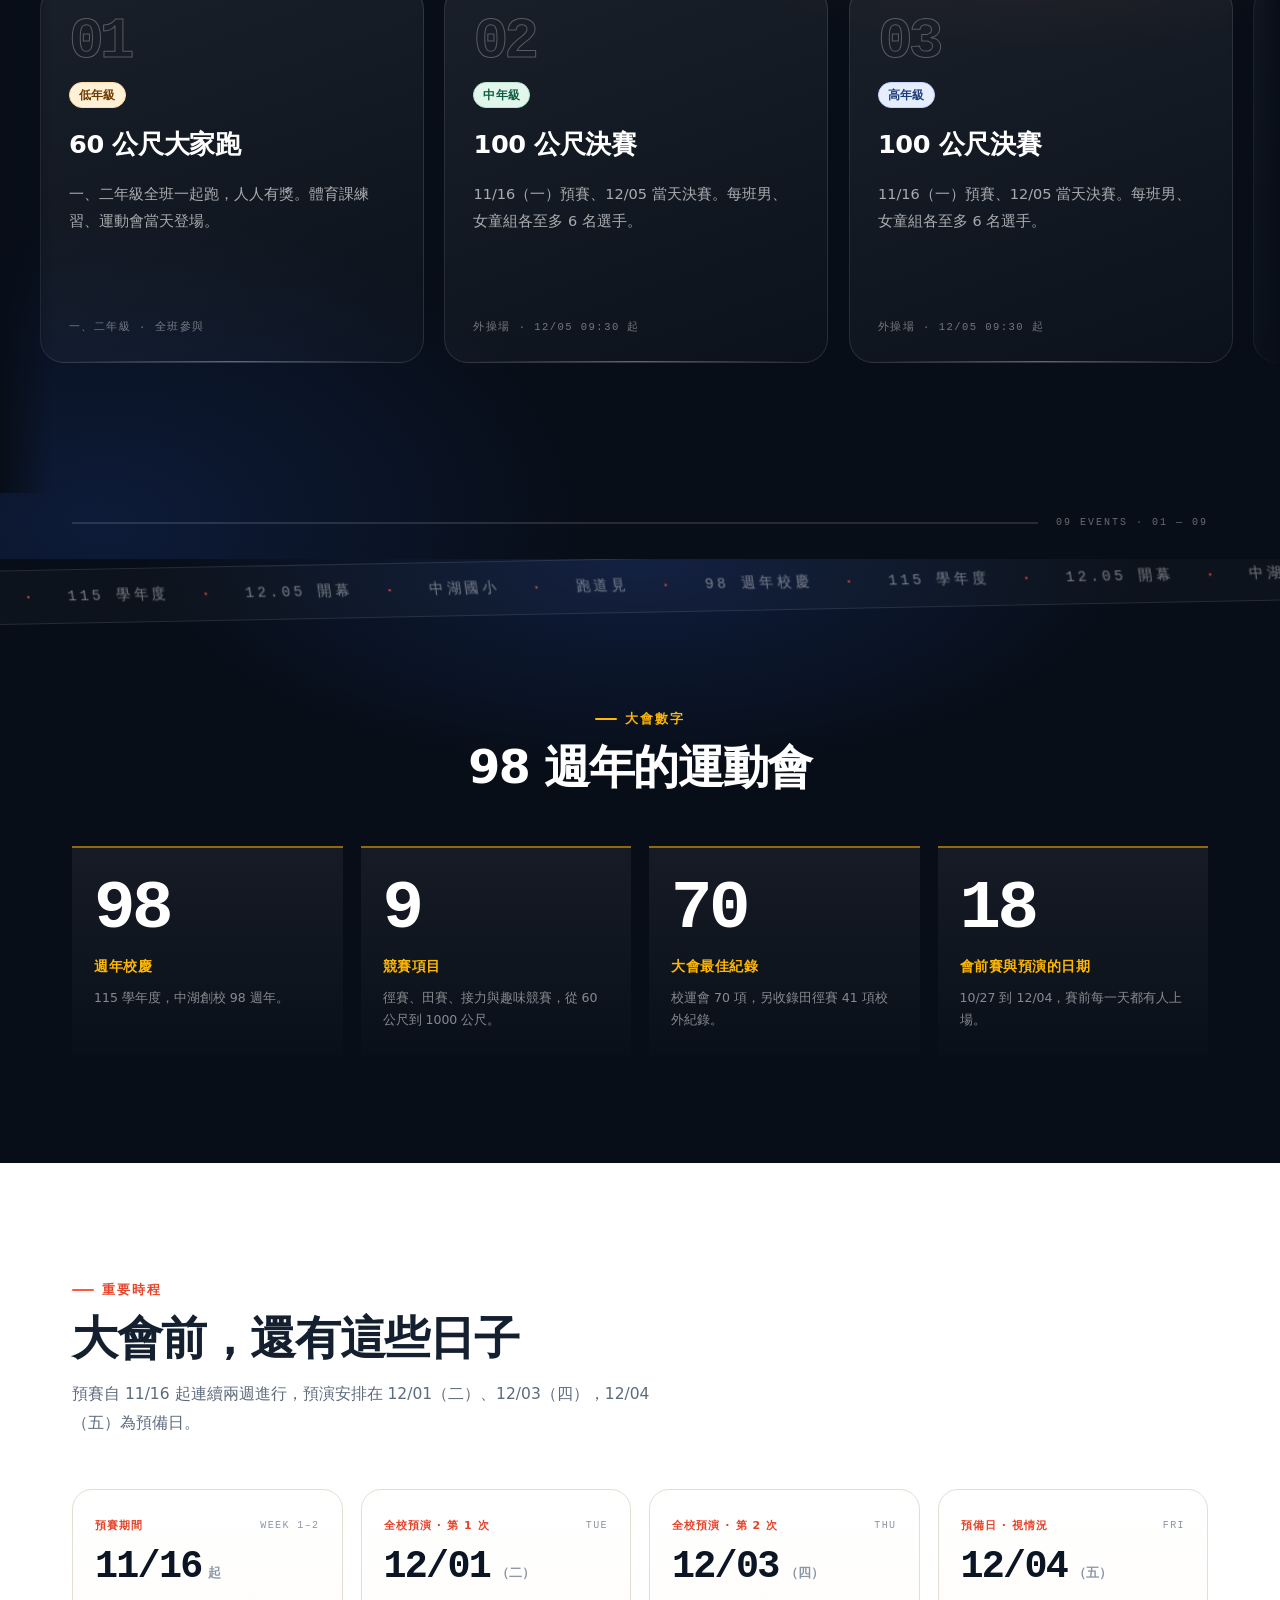
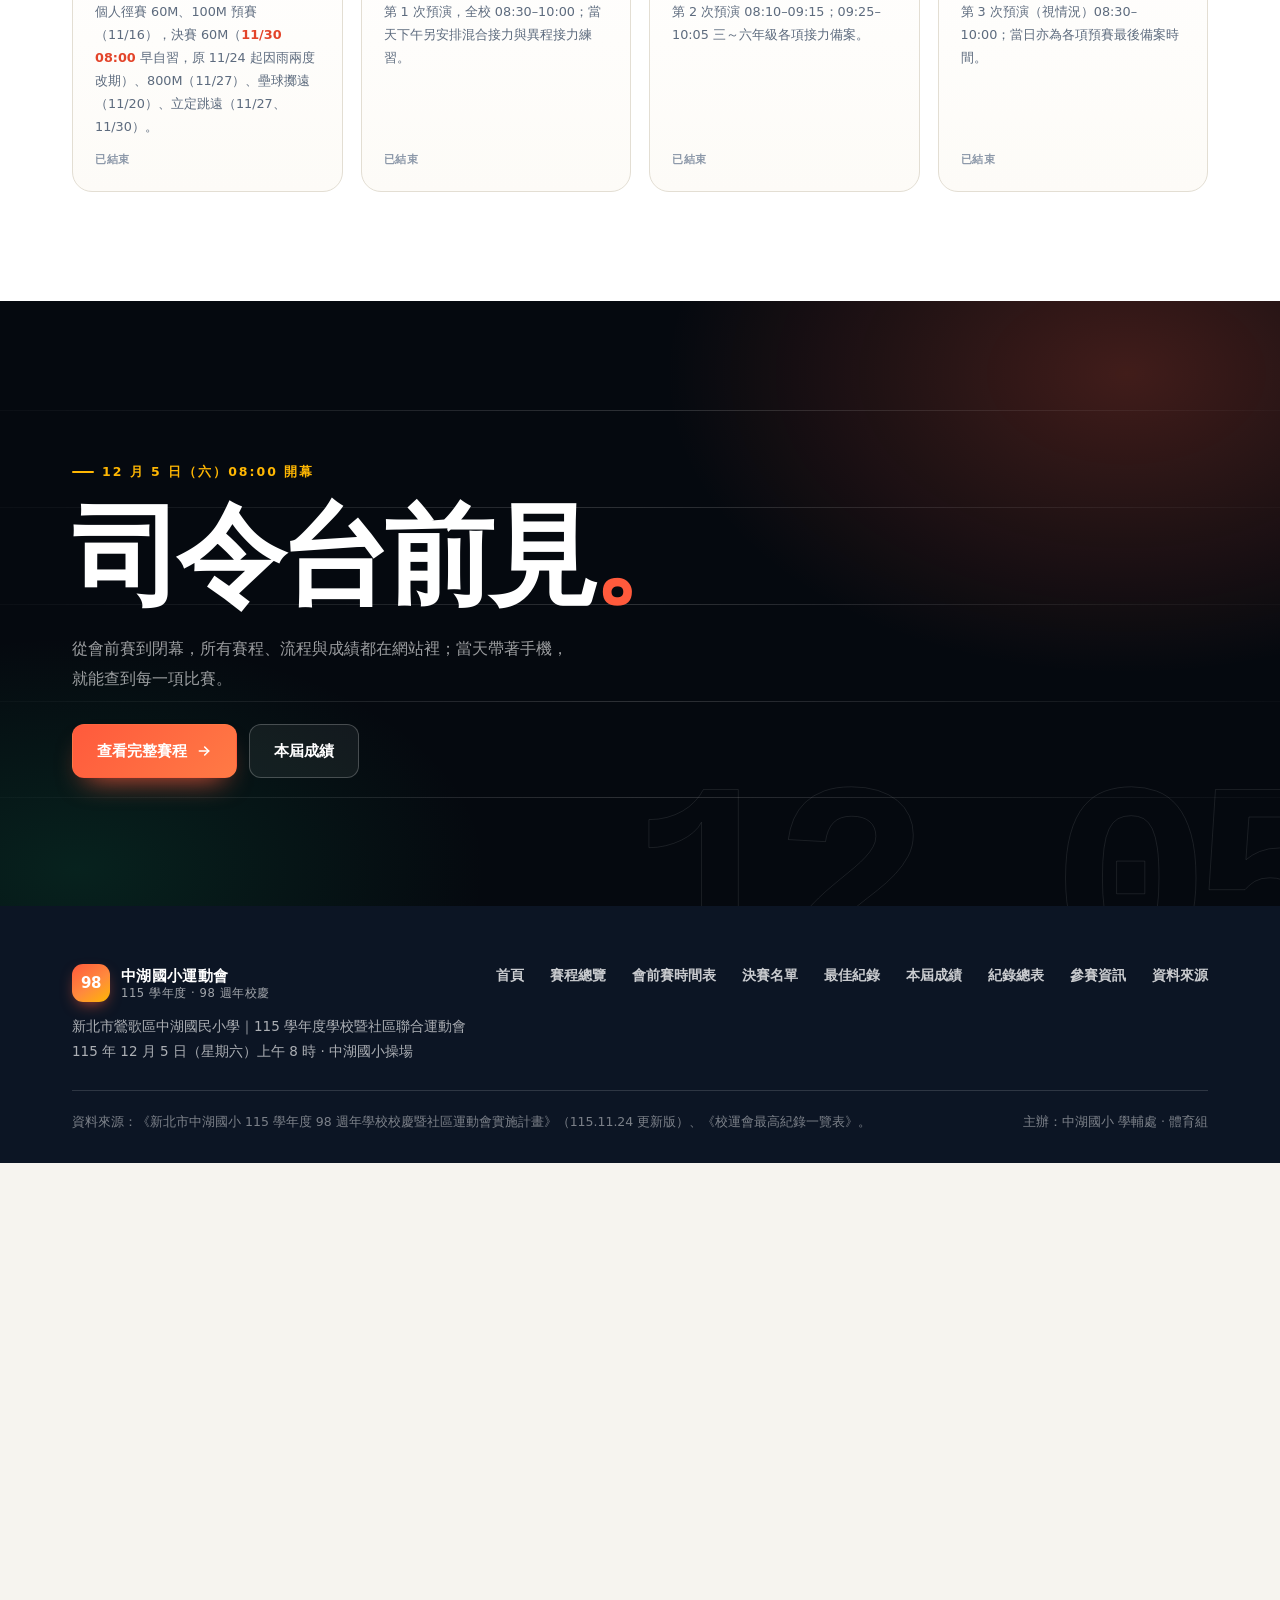
==== commit 139c6ddf: "增加 GSAP 滾動視差效果" ====
--- a/index.html
+++ b/index.html
@@ -1,20 +1,37 @@
 <!DOCTYPE html>
-<html lang="zh-Hant-TW">
+<html lang="zh-Hant-TW" class="no-js">
 <head>
 <meta charset="UTF-8">
 <meta name="viewport" content="width=device-width, initial-scale=1">
 <title>中湖國小 115 學年度運動會｜98 週年校慶暨社區聯合運動會</title>
 <meta name="description" content="新北市鶯歌區中湖國小 115 學年度 98 週年校慶暨社區運動會官方網站：賽程總覽、當天活動流程、會前賽時間表、大會最佳紀錄查詢。12 月 5 日（六）上午 8 時開幕。">
-<meta name="theme-color" content="#0c1524">
+<meta name="theme-color" content="#070c15">
 <meta property="og:title" content="中湖國小 115 學年度運動會">
 <meta property="og:description" content="12/05（六）08:00 開幕｜賽程、活動流程、會前賽時間表、大會最佳紀錄。">
 <meta property="og:type" content="website">
 <link rel="icon" href="data:image/svg+xml,%3Csvg xmlns='http://www.w3.org/2000/svg' viewBox='0 0 64 64'%3E%3Crect width='64' height='64' rx='15' fill='%230c1524'/%3E%3Cpath d='M14 42h36' stroke='%23ff5a3c' stroke-width='5' stroke-linecap='round'/%3E%3Cpath d='M18 30h28' stroke='%23ffb703' stroke-width='5' stroke-linecap='round'/%3E%3Cpath d='M23 18h18' stroke='%2312a46b' stroke-width='5' stroke-linecap='round'/%3E%3C/svg%3E">
 <link rel="stylesheet" href="assets/style.css">
-<noscript><style>.reveal{opacity:1!important;transform:none!important}</style></noscript>
+<link rel="stylesheet" href="assets/home.css">
+<script>
+(function () {
+  var d = document.documentElement;
+  d.classList.remove("no-js");
+  d.classList.add("js-motion");
+  /* 保險：3.5 秒內動畫沒啟動，就把內容直接顯示，不留下空白頁 */
+  window.setTimeout(function () {
+    if (!d.classList.contains("motion-ready") && !d.classList.contains("motion-off")) {
+      d.classList.remove("js-motion");
+      d.classList.add("motion-off");
+    }
+  }, 3500);
+})();
+</script>
+<noscript><style>[data-reveal],[data-hero-fade],.hero-title .ht-inner,.hero-side,.hero-foot{opacity:1!important;visibility:visible!important;transform:none!important}</style></noscript>
 </head>
-<body>
+<body class="home-v2">
 <a class="skip-link" href="#main">跳至主要內容</a>
+
+<div class="scroll-progress" aria-hidden="true"><span data-progress></span></div>
 
 <header class="site-header">
   <div class="header-inner">
@@ -42,17 +59,45 @@
 
 <main id="main">
 
-  <!-- Hero -->
-  <section class="hero">
-    <div class="wrap hero-grid">
-      <div>
-        <span class="eyebrow"><span class="dot" aria-hidden="true"></span>新北市鶯歌區中湖國民小學</span>
-        <h1>115 學年度<br><span class="accent">學校暨社區聯合運動會</span></h1>
-        <p class="lede">
+  <!-- ═══════════ HERO ═══════════ -->
+  <section class="hero hero--v2" data-hero aria-labelledby="hero-title">
+    <div class="hero-bg" aria-hidden="true">
+      <span class="glow glow--coral"></span>
+      <span class="glow glow--green"></span>
+      <span class="glow glow--blue"></span>
+      <div class="track">
+        <div class="track-wrap">
+          <div class="track-plane">
+            <span class="lane" style="--x:0%"></span>
+            <span class="lane" style="--x:16.667%"></span>
+            <span class="lane" style="--x:33.333%"></span>
+            <span class="lane" style="--x:50%"></span>
+            <span class="lane" style="--x:66.667%"></span>
+            <span class="lane" style="--x:83.333%"></span>
+            <span class="lane" style="--x:100%"></span>
+            <span class="track-start"></span>
+            <span class="track-finish"></span>
+          </div>
+        </div>
+      </div>
+      <span class="hero-num">115</span>
+      <span class="hero-98">98<small>週年</small></span>
+      <span class="grain"></span>
+    </div>
+
+    <div class="wrap hero-inner">
+      <div class="hero-copy">
+        <span class="eyebrow" data-hero-fade><span class="dot"></span>新北市鶯歌區中湖國民小學</span>
+        <h1 class="hero-title" id="hero-title">
+          <span class="ht-line"><span class="ht-inner">115 學年度</span></span>
+          <span class="ht-line"><span class="ht-inner">學校暨社區</span></span>
+          <span class="ht-line"><span class="ht-inner ht-accent">聯合運動會</span></span>
+        </h1>
+        <p class="lede" data-hero-fade>
           98 週年校慶，全校親師生與社區一起上場。從會前賽、兩次預演到 12 月 5 日的正式大會，
           所有賽程、流程與大會紀錄，都整理在這個網站裡。
         </p>
-        <div class="hero-meta">
+        <div class="hero-meta" data-hero-fade>
           <span class="chip-meta">
             <svg width="15" height="15" viewBox="0 0 24 24" fill="none" stroke="currentColor" stroke-width="2" stroke-linecap="round" aria-hidden="true"><rect x="3" y="5" width="18" height="16" rx="2"/><path d="M8 3v4M16 3v4M3 11h18"/></svg>
             <b>115.12.05</b>（六）08:00 開幕
@@ -62,7 +107,7 @@
             中湖國小操場（內／外操場）
           </span>
         </div>
-        <div class="hero-actions">
+        <div class="hero-actions" data-hero-fade>
           <a class="btn btn-primary" href="schedule.html">
             查看賽程
             <svg width="16" height="16" viewBox="0 0 24 24" fill="none" stroke="currentColor" stroke-width="2.4" stroke-linecap="round" stroke-linejoin="round" aria-hidden="true"><path d="M5 12h14"/><path d="m13 6 6 6-6 6"/></svg>
@@ -72,26 +117,36 @@
         </div>
       </div>
 
-      <div class="countdown-card" data-countdown data-target="2026-12-05T08:00:00+08:00">
-        <div class="cc-label">
-          <span>距離開幕</span>
-          <span class="cc-badge" data-cc-badge>倒數中</span>
-        </div>
-        <div class="cc-digits" role="timer" aria-label="距離開幕時間倒數">
-          <div class="cc-unit"><b data-cc-days>--</b><span>天</span></div>
-          <div class="cc-unit"><b data-cc-hours>--</b><span>時</span></div>
-          <div class="cc-unit"><b data-cc-mins>--</b><span>分</span></div>
-          <div class="cc-unit"><b data-cc-secs>--</b><span>秒</span></div>
-        </div>
-        <div class="cc-date">
-          <span>開幕典禮 · 司令台前</span>
-          <b>12/05 08:25</b>
-        </div>
-      </div>
-    </div>
-  </section>
-
-  <!-- 賽程調整公告 -->
+      <div class="hero-side">
+        <div class="countdown-card" data-countdown data-target="2026-12-05T08:00:00+08:00">
+          <div class="cc-label">
+            <span>距離開幕</span>
+            <span class="cc-badge" data-cc-badge>倒數中</span>
+          </div>
+          <div class="cc-digits" role="timer" aria-label="距離開幕時間倒數">
+            <div class="cc-unit"><b data-cc-days>--</b><span>天</span></div>
+            <div class="cc-unit"><b data-cc-hours>--</b><span>時</span></div>
+            <div class="cc-unit"><b data-cc-mins>--</b><span>分</span></div>
+            <div class="cc-unit"><b data-cc-secs>--</b><span>秒</span></div>
+          </div>
+          <div class="cc-date">
+            <span>開幕典禮 · 司令台前</span>
+            <b>12/05 08:25</b>
+          </div>
+        </div>
+        <p class="hero-note">98 週年 · 全校親師生與社區一起上場</p>
+      </div>
+    </div>
+
+    <div class="hero-foot">
+      <div class="wrap hero-foot-inner">
+        <span class="scroll-cue"><span class="scroll-cue-line" aria-hidden="true"></span>向下滾動</span>
+        <span class="hero-tag">TRACK &amp; FIELD · 2026.12.05</span>
+      </div>
+    </div>
+  </section>
+
+  <!-- ═══════════ 公告 ═══════════ -->
   <section class="alertbar" aria-label="賽程調整公告">
     <div class="wrap alertbar-inner">
       <span class="alertbar-label">公告</span>
@@ -103,56 +158,60 @@
     </div>
   </section>
 
-  <!-- 快速入口 -->
-  <section class="section section--paper">
+  <!-- ═══════════ 快速查詢 ═══════════ -->
+  <section class="section quick" id="quick">
     <div class="wrap">
-      <div class="section-head reveal">
+      <div class="section-head" data-reveal>
         <span class="kicker">快速查詢</span>
         <h2>四件事，一次看懂</h2>
         <p>不論你是導師、選手、家長或社區來賓，從這裡開始找你要的資訊。</p>
       </div>
 
-      <div class="grid grid-4">
-        <a class="card entry reveal" data-tone="coral" href="schedule.html#dayof">
-          <span class="icon" aria-hidden="true">
-            <svg width="21" height="21" viewBox="0 0 24 24" fill="none" stroke="currentColor" stroke-width="2" stroke-linecap="round" stroke-linejoin="round"><circle cx="12" cy="12" r="9"/><path d="M12 7.5V12l3 2"/></svg>
+      <div class="quick-grid">
+        <a class="quick-card" data-tone="coral" data-reveal href="schedule.html#dayof">
+          <span class="quick-no" aria-hidden="true">01</span>
+          <span class="quick-icon" aria-hidden="true">
+            <svg width="22" height="22" viewBox="0 0 24 24" fill="none" stroke="currentColor" stroke-width="2" stroke-linecap="round" stroke-linejoin="round"><circle cx="12" cy="12" r="9"/><path d="M12 7.5V12l3 2"/></svg>
           </span>
           <h3>運動會當天流程</h3>
           <p>12/05 從上學、進場、開幕、社團表演到競賽與閉幕，逐時段整理。</p>
-          <span class="go">看當天流程
+          <span class="quick-go">看當天流程
             <svg width="14" height="14" viewBox="0 0 24 24" fill="none" stroke="currentColor" stroke-width="2.6" stroke-linecap="round" stroke-linejoin="round" aria-hidden="true"><path d="M5 12h14"/><path d="m13 6 6 6-6 6"/></svg>
           </span>
         </a>
 
-        <a class="card entry reveal" data-tone="green" href="schedule.html#prelim">
-          <span class="icon" aria-hidden="true">
-            <svg width="21" height="21" viewBox="0 0 24 24" fill="none" stroke="currentColor" stroke-width="2" stroke-linecap="round" stroke-linejoin="round"><rect x="3" y="5" width="18" height="16" rx="2"/><path d="M8 3v4M16 3v4M3 11h18"/><path d="m9 16 2 2 4-4"/></svg>
+        <a class="quick-card" data-tone="green" data-reveal href="schedule.html#prelim">
+          <span class="quick-no" aria-hidden="true">02</span>
+          <span class="quick-icon" aria-hidden="true">
+            <svg width="22" height="22" viewBox="0 0 24 24" fill="none" stroke="currentColor" stroke-width="2" stroke-linecap="round" stroke-linejoin="round"><rect x="3" y="5" width="18" height="16" rx="2"/><path d="M8 3v4M16 3v4M3 11h18"/><path d="m9 16 2 2 4-4"/></svg>
           </span>
           <h3>會前賽與預演</h3>
           <p>10/27 起的大會舞、健康操練習，到預賽、決賽與兩次全校預演（12/01、12/03）。</p>
-          <span class="go">看時間表
+          <span class="quick-go">看時間表
             <svg width="14" height="14" viewBox="0 0 24 24" fill="none" stroke="currentColor" stroke-width="2.6" stroke-linecap="round" stroke-linejoin="round" aria-hidden="true"><path d="M5 12h14"/><path d="m13 6 6 6-6 6"/></svg>
           </span>
         </a>
 
-        <a class="card entry reveal" data-tone="blue" href="records.html">
-          <span class="icon" aria-hidden="true">
-            <svg width="21" height="21" viewBox="0 0 24 24" fill="none" stroke="currentColor" stroke-width="2" stroke-linecap="round" stroke-linejoin="round"><path d="M8 21h8"/><path d="M12 17v4"/><path d="M7 4h10v5a5 5 0 0 1-10 0V4Z"/><path d="M17 5h3v2a3 3 0 0 1-3 3"/><path d="M7 5H4v2a3 3 0 0 0 3 3"/></svg>
+        <a class="quick-card" data-tone="blue" data-reveal href="records.html">
+          <span class="quick-no" aria-hidden="true">03</span>
+          <span class="quick-icon" aria-hidden="true">
+            <svg width="22" height="22" viewBox="0 0 24 24" fill="none" stroke="currentColor" stroke-width="2" stroke-linecap="round" stroke-linejoin="round"><path d="M8 21h8"/><path d="M12 17v4"/><path d="M7 4h10v5a5 5 0 0 1-10 0V4Z"/><path d="M17 5h3v2a3 3 0 0 1-3 3"/><path d="M7 5H4v2a3 3 0 0 0 3 3"/></svg>
           </span>
           <h3>運動會最佳紀錄</h3>
           <p>校運會 70 項（含 800 公尺跑走、立定跳遠），另有 41 項校外田徑賽紀錄。</p>
-          <span class="go">查紀錄
+          <span class="quick-go">查紀錄
             <svg width="14" height="14" viewBox="0 0 24 24" fill="none" stroke="currentColor" stroke-width="2.6" stroke-linecap="round" stroke-linejoin="round" aria-hidden="true"><path d="M5 12h14"/><path d="m13 6 6 6-6 6"/></svg>
           </span>
         </a>
 
-        <a class="card entry reveal" data-tone="violet" href="info.html">
-          <span class="icon" aria-hidden="true">
-            <svg width="21" height="21" viewBox="0 0 24 24" fill="none" stroke="currentColor" stroke-width="2" stroke-linecap="round" stroke-linejoin="round"><path d="M4 19.5A2.5 2.5 0 0 1 6.5 17H20"/><path d="M6.5 2H20v20H6.5A2.5 2.5 0 0 1 4 19.5v-15A2.5 2.5 0 0 1 6.5 2Z"/></svg>
+        <a class="quick-card" data-tone="violet" data-reveal href="info.html">
+          <span class="quick-no" aria-hidden="true">04</span>
+          <span class="quick-icon" aria-hidden="true">
+            <svg width="22" height="22" viewBox="0 0 24 24" fill="none" stroke="currentColor" stroke-width="2" stroke-linecap="round" stroke-linejoin="round"><path d="M4 19.5A2.5 2.5 0 0 1 6.5 17H20"/><path d="M6.5 2H20v20H6.5A2.5 2.5 0 0 1 4 19.5v-15A2.5 2.5 0 0 1 6.5 2Z"/></svg>
           </span>
           <h3>競賽規則與參賽資訊</h3>
           <p>接力規則、進場說明、開閉幕程序、雨天備案與工作團隊。</p>
-          <span class="go">看規則
+          <span class="quick-go">看規則
             <svg width="14" height="14" viewBox="0 0 24 24" fill="none" stroke="currentColor" stroke-width="2.6" stroke-linecap="round" stroke-linejoin="round" aria-hidden="true"><path d="M5 12h14"/><path d="m13 6 6 6-6 6"/></svg>
           </span>
         </a>
@@ -160,180 +219,291 @@
     </div>
   </section>
 
-  <!-- 當天流程精華 -->
-  <section class="section section--white" id="flow">
+  <!-- ═══════════ 當天流程 ═══════════ -->
+  <section class="section flow" id="flow" data-flow>
+    <div class="wrap flow-layout">
+      <aside class="flow-aside">
+        <div class="flow-sticky">
+          <span class="kicker">12 月 5 日（六）</span>
+          <h2>當天的<br>節奏</h2>
+          <p class="flow-lede">
+            上午 7:20 學生上學、8:25 開幕，9:30 起進入運動競賽，11:40 閉幕頒獎。下午為教學成果展示。
+          </p>
+          <div class="flow-clock">
+            <b>07:20</b><i aria-hidden="true">→</i><b>12:30</b>
+            <span>司令台前 · 操場</span>
+          </div>
+          <a class="btn btn-dark" href="schedule.html#dayof">完整流程與競賽賽程
+            <svg width="16" height="16" viewBox="0 0 24 24" fill="none" stroke="currentColor" stroke-width="2.4" stroke-linecap="round" stroke-linejoin="round" aria-hidden="true"><path d="M5 12h14"/><path d="m13 6 6 6-6 6"/></svg>
+          </a>
+        </div>
+      </aside>
+
+      <div class="flow-main">
+        <div class="flow-rail" aria-hidden="true"><span class="flow-rail-fill" data-flow-fill></span></div>
+        <ol class="flow-list">
+          <li class="flow-row" data-reveal>
+            <div class="flow-time"><b>07:20</b><small>– 07:50</small></div>
+            <div class="flow-body">
+              <h3>學生上學與整潔時間</h3>
+              <p>崗哨就位、全校環境整理，各班在教室完成最後準備。</p>
+            </div>
+          </li>
+          <li class="flow-row" data-reveal>
+            <div class="flow-time"><b>08:00</b><small>– 08:25</small></div>
+            <div class="flow-body">
+              <h3>大會迎賓、運動會預備與進場 <span class="tag tag-key">重點</span></h3>
+              <p>校門口報到接待來賓<span class="sep">·</span>會旗、聖火、射箭準備<span class="sep">·</span>各班於預備區集結<span class="sep">·</span>全校依序進場</p>
+            </div>
+          </li>
+          <li class="flow-row" data-reveal>
+            <div class="flow-time"><b>08:25</b><small>– 08:45</small></div>
+            <div class="flow-body">
+              <h3>開幕典禮</h3>
+              <p>唱國歌、會旗進場與升會旗、介紹來賓、主席與家長會長致詞、運動員宣誓、射箭、點聖火。</p>
+            </div>
+          </li>
+          <li class="flow-row" data-reveal>
+            <div class="flow-time"><b>08:50</b><small>– 09:30</small></div>
+            <div class="flow-body">
+              <h3>社團與年級表演</h3>
+              <p>一～四年級健康操<span class="sep">·</span>幼兒園表演<span class="sep">·</span>太極拳<span class="sep">·</span>扯鈴社<span class="sep">·</span>五、六年級大會舞</p>
+            </div>
+          </li>
+          <li class="flow-row" data-reveal>
+            <div class="flow-time"><b>09:30</b><small>– 11:40</small></div>
+            <div class="flow-body">
+              <h3>運動競賽 <span class="tag tag-key">主場</span></h3>
+              <p>低年級大家跑、中年級與高年級 100 公尺決賽、幼兒園親子趣味競賽、中年級混合接力、高年級異程接力、全校青黃接力、校友接力。</p>
+            </div>
+          </li>
+          <li class="flow-row" data-reveal>
+            <div class="flow-time"><b>11:40</b><small>– 12:30</small></div>
+            <div class="flow-body">
+              <h3>環境整理與閉幕典禮</h3>
+              <p>11:40 起環境整理、12:00 班級整隊，接續頒獎、主席致詞暨講評、禮成（唱校歌）。</p>
+            </div>
+          </li>
+          <li class="flow-row" data-reveal>
+            <div class="flow-time"><b>12:30</b><small>– 16:00</small></div>
+            <div class="flow-body">
+              <h3>教學成果展示</h3>
+              <p>於展覽室／美勞館展出，歡迎家長與社區來賓參觀。</p>
+            </div>
+          </li>
+        </ol>
+        <p class="footnote">時間依《115 學年度運動會實施計畫》附件二整理，現場如遇天候或流程調整，以司儀廣播為準。</p>
+      </div>
+    </div>
+  </section>
+
+  <!-- ═══════════ 競賽項目（橫向捲動） ═══════════ -->
+  <section class="events" id="events" data-events aria-labelledby="events-title">
+    <div class="events-viewport">
+      <div class="events-top">
+        <div class="events-top-inner">
+          <div>
+            <span class="kicker kicker--gold">競賽項目</span>
+            <h2 id="events-title">九個項目，三種舞台</h2>
+          </div>
+          <p class="events-hint">
+            <span class="events-hint-line" aria-hidden="true"></span>
+            往下滾，橫著看
+            <svg width="18" height="18" viewBox="0 0 24 24" fill="none" stroke="currentColor" stroke-width="2.2" stroke-linecap="round" stroke-linejoin="round" aria-hidden="true"><path d="M5 12h14"/><path d="m13 6 6 6-6 6"/></svg>
+          </p>
+        </div>
+      </div>
+
+      <div class="events-window">
+        <div class="events-track" data-events-track>
+          <article class="ev-card">
+            <span class="ev-no" aria-hidden="true">01</span>
+            <span class="tag tag-lower">低年級</span>
+            <h3>60 公尺大家跑</h3>
+            <p>一、二年級全班一起跑，人人有獎。體育課練習、運動會當天登場。</p>
+            <span class="ev-meta">一、二年級 · 全班參與</span>
+          </article>
+          <article class="ev-card">
+            <span class="ev-no" aria-hidden="true">02</span>
+            <span class="tag tag-junior">中年級</span>
+            <h3>100 公尺決賽</h3>
+            <p>11/16（一）預賽、12/05 當天決賽。每班男、女童組各至多 6 名選手。</p>
+            <span class="ev-meta">外操場 · 12/05 09:30 起</span>
+          </article>
+          <article class="ev-card">
+            <span class="ev-no" aria-hidden="true">03</span>
+            <span class="tag tag-senior">高年級</span>
+            <h3>100 公尺決賽</h3>
+            <p>11/16（一）預賽、12/05 當天決賽。每班男、女童組各至多 6 名選手。</p>
+            <span class="ev-meta">外操場 · 12/05 09:30 起</span>
+          </article>
+          <article class="ev-card">
+            <span class="ev-no" aria-hidden="true">04</span>
+            <span class="tag tag-kinder">幼兒園</span>
+            <h3>親子趣味競賽</h3>
+            <p>10:10–10:30 於操場中間場地，現場報名、以有報名者為主，親子合作接力。</p>
+            <span class="ev-meta">內操場 · 10:10</span>
+          </article>
+          <article class="ev-card">
+            <span class="ev-no" aria-hidden="true">05</span>
+            <span class="tag tag-junior">中年級</span>
+            <h3>男女混合接力</h3>
+            <p>每隊 4 人（2 男 2 女），每人半圈、總距離 400 公尺，最多 6 賽道。</p>
+            <span class="ev-meta">外操場 · 400 公尺</span>
+          </article>
+          <article class="ev-card">
+            <span class="ev-no" aria-hidden="true">06</span>
+            <span class="tag tag-senior">高年級</span>
+            <h3>異程接力</h3>
+            <p>男、女分組，每隊 4 人，棒次 0.5／1／1.5／2 圈，總距離 1000 公尺。</p>
+            <span class="ev-meta">外操場 · 1000 公尺</span>
+          </article>
+          <article class="ev-card">
+            <span class="ev-no" aria-hidden="true">07</span>
+            <span class="tag tag-all">全校</span>
+            <h3>青黃接力</h3>
+            <p>一～六年級混合、分 6 組，單數棒男、雙數棒女，跨年級接力。</p>
+            <span class="ev-meta">外操場 · 全校</span>
+          </article>
+          <article class="ev-card">
+            <span class="ev-no" aria-hidden="true">08</span>
+            <span class="tag tag-all">校友</span>
+            <h3>校友接力賽</h3>
+            <p>11:20–11:40 於操場跑道，歷屆校友組隊回娘家同場競技。</p>
+            <span class="ev-meta">外操場 · 11:20</span>
+          </article>
+          <article class="ev-card">
+            <span class="ev-no" aria-hidden="true">09</span>
+            <span class="tag tag-soon">會前賽</span>
+            <h3>田賽與長跑</h3>
+            <p>立定跳遠（全校）、壘球擲遠（5–6 年級）、800 公尺（4–6 年級）、迷你馬拉松。</p>
+            <span class="ev-meta">11/16–11/30 · 已陸續完成</span>
+          </article>
+        </div>
+      </div>
+
+      <div class="events-bottom">
+        <div class="events-bottom-inner">
+          <div class="events-progress" aria-hidden="true"><span data-events-bar></span></div>
+          <span class="events-count">09 EVENTS · 01 — 09</span>
+        </div>
+      </div>
+    </div>
+  </section>
+
+  <!-- ═══════════ 大會數字 ═══════════ -->
+  <section class="section stats" id="numbers">
+    <div class="marquee" data-marquee aria-hidden="true">
+      <div class="marquee-inner">
+        <span>98 週年校慶</span><i>·</i><span>115 學年度</span><i>·</i><span>12.05 開幕</span><i>·</i><span>中湖國小</span><i>·</i><span>跑道見</span><i>·</i>
+        <span>98 週年校慶</span><i>·</i><span>115 學年度</span><i>·</i><span>12.05 開幕</span><i>·</i><span>中湖國小</span><i>·</i><span>跑道見</span><i>·</i>
+      </div>
+    </div>
+
     <div class="wrap">
-      <div class="section-head reveal">
-        <span class="kicker">12 月 5 日（六）</span>
-        <h2>當天的節奏</h2>
-        <p>上午 7:20 學生上學、8:25 開幕，9:30 起進入運動競賽，11:40 閉幕頒獎。下午為教學成果展示。</p>
-      </div>
-
-      <div class="timeline">
-        <div class="tl-row reveal">
-          <div class="tl-time">07:20<small>– 07:50</small></div>
-          <div class="tl-body">
-            <h3>學生上學與整潔時間</h3>
-            <p>崗哨就位、全校環境整理，各班在教室完成最後準備。</p>
-          </div>
-        </div>
-        <div class="tl-row reveal">
-          <div class="tl-time">08:00<small>– 08:25</small></div>
-          <div class="tl-body">
-            <h3>大會迎賓、運動會預備與進場 <span class="tag tag-key">重點</span></h3>
-            <p>校門口報到接待來賓<span class="sep">·</span>會旗、聖火、射箭準備<span class="sep">·</span>各班於預備區集結<span class="sep">·</span>全校依序進場</p>
-          </div>
-        </div>
-        <div class="tl-row reveal">
-          <div class="tl-time">08:25<small>– 08:45</small></div>
-          <div class="tl-body">
-            <h3>開幕典禮</h3>
-            <p>唱國歌、會旗進場與升會旗、介紹來賓、主席與家長會長致詞、運動員宣誓、射箭、點聖火。</p>
-          </div>
-        </div>
-        <div class="tl-row reveal">
-          <div class="tl-time">08:50<small>– 09:30</small></div>
-          <div class="tl-body">
-            <h3>社團與年級表演</h3>
-            <p>一～四年級健康操<span class="sep">·</span>幼兒園表演<span class="sep">·</span>太極拳<span class="sep">·</span>扯鈴社<span class="sep">·</span>五、六年級大會舞</p>
-          </div>
-        </div>
-        <div class="tl-row reveal">
-          <div class="tl-time">09:30<small>– 11:40</small></div>
-          <div class="tl-body">
-            <h3>運動競賽 <span class="tag tag-key">主場</span></h3>
-            <p>低年級大家跑、中年級與高年級 100 公尺決賽、幼兒園親子趣味競賽、中年級混合接力、高年級異程接力、全校青黃接力、校友接力。</p>
-          </div>
-        </div>
-        <div class="tl-row reveal">
-          <div class="tl-time">11:40<small>– 12:30</small></div>
-          <div class="tl-body">
-            <h3>環境整理與閉幕典禮</h3>
-            <p>11:40 起環境整理、12:00 班級整隊，接續頒獎、主席致詞暨講評、禮成（唱校歌）。</p>
-          </div>
-        </div>
-        <div class="tl-row reveal">
-          <div class="tl-time">12:30<small>– 16:00</small></div>
-          <div class="tl-body">
-            <h3>教學成果展示</h3>
-            <p>於展覽室／美勞館展出，歡迎家長與社區來賓參觀。</p>
-          </div>
-        </div>
-      </div>
-
-      <p class="footnote">時間依《115 學年度運動會實施計畫》附件二整理，現場如遇天候或流程調整，以司儀廣播為準。</p>
-      <div style="margin-top:22px">
-        <a class="btn btn-primary" href="schedule.html#dayof">完整流程與競賽賽程</a>
-      </div>
-    </div>
-  </section>
-
-  <!-- 競賽項目 -->
-  <section class="section section--paper">
+      <div class="section-head center" data-reveal>
+        <span class="kicker kicker--gold">大會數字</span>
+        <h2>98 週年的運動會</h2>
+      </div>
+      <div class="stat-grid">
+        <div class="stat-card" data-reveal>
+          <b data-count="98">98</b>
+          <span>週年校慶</span>
+          <p>115 學年度，中湖創校 98 週年。</p>
+        </div>
+        <div class="stat-card" data-reveal>
+          <b data-count="9">9</b>
+          <span>競賽項目</span>
+          <p>徑賽、田賽、接力與趣味競賽，從 60 公尺到 1000 公尺。</p>
+        </div>
+        <div class="stat-card" data-reveal>
+          <b data-count="70">70</b>
+          <span>大會最佳紀錄</span>
+          <p>校運會 70 項，另收錄田徑賽 41 項校外紀錄。</p>
+        </div>
+        <div class="stat-card" data-reveal>
+          <b data-count="18">18</b>
+          <span>會前賽與預演的日期</span>
+          <p>10/27 到 12/04，賽前每一天都有人上場。</p>
+        </div>
+      </div>
+    </div>
+  </section>
+
+  <!-- ═══════════ 重要時程 ═══════════ -->
+  <section class="section dates" id="dates">
     <div class="wrap">
-      <div class="section-head reveal">
-        <span class="kicker">競賽項目</span>
-        <h2>九個項目，三種舞台</h2>
-        <p>外操場進行徑賽與接力，內操場為表演與幼兒園親子趣味競賽；部分項目已於會前賽完成決賽。</p>
-      </div>
-
-      <div class="grid grid-3">
-        <article class="card reveal">
-          <span class="tag tag-lower">低年級</span>
-          <h3 style="margin-top:10px">60 公尺大家跑</h3>
-          <p>一、二年級全班一起跑，人人有獎。體育課練習、運動會當天登場。</p>
-        </article>
-        <article class="card reveal">
-          <span class="tag tag-junior">中年級</span>
-          <h3 style="margin-top:10px">100 公尺決賽</h3>
-          <p>11/16（一）預賽、12/05 當天決賽。每班男、女童組各至多 6 名選手。</p>
-        </article>
-        <article class="card reveal">
-          <span class="tag tag-senior">高年級</span>
-          <h3 style="margin-top:10px">100 公尺決賽</h3>
-          <p>11/16（一）預賽、12/05 當天決賽。每班男、女童組各至多 6 名選手。</p>
-        </article>
-        <article class="card reveal">
-          <span class="tag tag-kinder">幼兒園</span>
-          <h3 style="margin-top:10px">親子趣味競賽</h3>
-          <p>10:10–10:30 於操場中間場地，現場報名、以有報名者為主，親子合作接力。</p>
-        </article>
-        <article class="card reveal">
-          <span class="tag tag-junior">中年級</span>
-          <h3 style="margin-top:10px">男女混合接力</h3>
-          <p>每隊 4 人（2 男 2 女），每人半圈、總距離 400 公尺，最多 6 賽道。</p>
-        </article>
-        <article class="card reveal">
-          <span class="tag tag-senior">高年級</span>
-          <h3 style="margin-top:10px">異程接力</h3>
-          <p>男、女分組，每隊 4 人，棒次 0.5／1／1.5／2 圈，總距離 1000 公尺。</p>
-        </article>
-        <article class="card reveal">
-          <span class="tag tag-all">全校</span>
-          <h3 style="margin-top:10px">青黃接力</h3>
-          <p>一～六年級混合、分 6 組，單數棒男、雙數棒女，跨年級接力。</p>
-        </article>
-        <article class="card reveal">
-          <span class="tag tag-all">校友</span>
-          <h3 style="margin-top:10px">校友接力賽</h3>
-          <p>11:20–11:40 於操場跑道，歷屆校友組隊回娘家同場競技。</p>
-        </article>
-        <article class="card reveal">
-          <span class="tag tag-soon">會前賽</span>
-          <h3 style="margin-top:10px">田賽與長跑</h3>
-          <p>立定跳遠（全校）、壘球擲遠（5–6 年級）、800 公尺（4–6 年級）、迷你馬拉松。</p>
-        </article>
-      </div>
-    </div>
-  </section>
-
-  <!-- 數據 -->
-  <section class="section section--ink">
-    <div class="wrap">
-      <div class="section-head center reveal">
-        <span class="kicker">大會數字</span>
-        <h2>98 週年的運動會</h2>
-      </div>
-      <div class="grid grid-4">
-        <div class="stat reveal"><b>98</b><span>週年校慶</span></div>
-        <div class="stat reveal"><b>9</b><span>競賽項目</span></div>
-        <div class="stat reveal"><b>70</b><span>大會最佳紀錄</span></div>
-        <div class="stat reveal"><b>18</b><span>會前賽與預演的日期</span></div>
-      </div>
-    </div>
-  </section>
-
-  <!-- 重要時程 -->
-  <section class="section section--white">
-    <div class="wrap">
-      <div class="section-head reveal">
+      <div class="section-head" data-reveal>
         <span class="kicker">重要時程</span>
         <h2>大會前，還有這些日子</h2>
         <p>預賽自 11/16 起連續兩週進行，預演安排在 12/01（二）、12/03（四），12/04（五）為預備日。</p>
       </div>
-      <div class="grid grid-4">
-        <a class="card reveal" href="schedule.html#events">
-          <span class="kicker" style="letter-spacing:.1em">預賽期間</span>
-          <h3 style="margin-top:8px;font-family:var(--mono);font-size:20px">11/16 起 · 連續兩週</h3>
+
+      <div class="date-grid">
+        <a class="date-card" data-reveal href="schedule.html#events">
+          <div class="date-top">
+            <span class="date-kicker">預賽期間</span>
+            <span class="date-dow">WEEK 1–2</span>
+          </div>
+          <b class="date-big">11/16<span>起</span></b>
           <p>個人徑賽 60M、100M 預賽（11/16），決賽 60M（<strong>11/30 08:00</strong> 早自習，原 11/24 起因雨兩度改期）、800M（11/27）、壘球擲遠（11/20）、立定跳遠（11/27、11/30）。</p>
-        </a>
-        <a class="card reveal" href="schedule.html#prelim">
-          <span class="kicker" style="letter-spacing:.1em">全校預演</span>
-          <h3 style="margin-top:8px;font-family:var(--mono);font-size:20px">12/01（二）08:30</h3>
+          <span class="date-eta" data-eta="2026-11-16"></span>
+        </a>
+
+        <a class="date-card" data-reveal href="schedule.html#prelim">
+          <div class="date-top">
+            <span class="date-kicker">全校預演 · 第 1 次</span>
+            <span class="date-dow">TUE</span>
+          </div>
+          <b class="date-big">12/01<span>（二）</span></b>
           <p>第 1 次預演，全校 08:30–10:00；當天下午另安排混合接力與異程接力練習。</p>
-        </a>
-        <a class="card reveal" href="schedule.html#prelim">
-          <span class="kicker" style="letter-spacing:.1em">全校預演</span>
-          <h3 style="margin-top:8px;font-family:var(--mono);font-size:20px">12/03（四）08:10</h3>
+          <span class="date-eta" data-eta="2026-12-01"></span>
+        </a>
+
+        <a class="date-card" data-reveal href="schedule.html#prelim">
+          <div class="date-top">
+            <span class="date-kicker">全校預演 · 第 2 次</span>
+            <span class="date-dow">THU</span>
+          </div>
+          <b class="date-big">12/03<span>（四）</span></b>
           <p>第 2 次預演 08:10–09:15；09:25–10:05 三～六年級各項接力備案。</p>
-        </a>
-        <a class="card reveal" href="schedule.html#prelim">
-          <span class="kicker" style="letter-spacing:.1em">預備日 · 視情況</span>
-          <h3 style="margin-top:8px;font-family:var(--mono);font-size:20px">12/04（五）08:30</h3>
+          <span class="date-eta" data-eta="2026-12-03"></span>
+        </a>
+
+        <a class="date-card" data-reveal href="schedule.html#prelim">
+          <div class="date-top">
+            <span class="date-kicker">預備日 · 視情況</span>
+            <span class="date-dow">FRI</span>
+          </div>
+          <b class="date-big">12/04<span>（五）</span></b>
           <p>第 3 次預演（視情況）08:30–10:00；當日亦為各項預賽最後備案時間。</p>
-        </a>
-      </div>
-    </div>
+          <span class="date-eta" data-eta="2026-12-04"></span>
+        </a>
+      </div>
+    </div>
+  </section>
+
+  <!-- ═══════════ 結尾 ═══════════ -->
+  <section class="outro" id="outro" aria-labelledby="outro-title">
+    <div class="outro-bg" aria-hidden="true">
+      <span class="outro-line" style="--y:18%"></span>
+      <span class="outro-line" style="--y:34%"></span>
+      <span class="outro-line" style="--y:50%"></span>
+      <span class="outro-line" style="--y:66%"></span>
+      <span class="outro-line" style="--y:82%"></span>
+    </div>
+    <div class="wrap outro-inner">
+      <span class="kicker kicker--gold">12 月 5 日（六）08:00 開幕</span>
+      <p class="outro-big" id="outro-title">司令台前見<span class="outro-dot">。</span></p>
+      <p class="outro-lede">從會前賽到閉幕，所有賽程、流程與成績都在網站裡；當天帶著手機，就能查到每一項比賽。</p>
+      <div class="outro-actions">
+        <a class="btn btn-primary" href="schedule.html">查看完整賽程
+          <svg width="16" height="16" viewBox="0 0 24 24" fill="none" stroke="currentColor" stroke-width="2.4" stroke-linecap="round" stroke-linejoin="round" aria-hidden="true"><path d="M5 12h14"/><path d="m13 6 6 6-6 6"/></svg>
+        </a>
+        <a class="btn btn-ghost" href="results-115.html">本屆成績</a>
+      </div>
+    </div>
+    <span class="outro-num" aria-hidden="true">12.05</span>
   </section>
 
 </main>
@@ -370,6 +540,9 @@
   </div>
 </footer>
 
+<script src="assets/vendor/gsap.min.js"></script>
+<script src="assets/vendor/ScrollTrigger.min.js"></script>
 <script src="assets/app.js"></script>
+<script src="assets/home.js"></script>
 </body>
 </html>
--- a/assets/style.css
+++ b/assets/style.css
@@ -1258,7 +1258,7 @@
   display: flex;
   align-items: center;
   gap: 16px;
-  padding: 14px 0;
+  padding-block: 14px;
   flex-wrap: wrap;
 }
 .alertbar-label {
--- a/assets/home.css
+++ b/assets/home.css
@@ -0,0 +1,1101 @@
+@charset "UTF-8";
+/* =========================================================
+   中湖國小 115 學年度運動會
+   home.css — 新首頁（GSAP 滾動視差版）
+   只影響 index.html（body.home-v2），其他頁面沿用 style.css
+   ========================================================= */
+
+.home-v2 {
+  --wrap: 1200px;
+  --ink-deep: #05090f;
+  --paper-3: #efece4;
+}
+
+.home-v2 .wrap {
+  max-width: var(--wrap);
+}
+
+/* 進場動畫由 JS 控制；沒有 JS 或減少動態時，內容一律直接顯示 */
+html.js-motion [data-reveal] { opacity: 0; visibility: hidden; }
+html.js-motion [data-hero-fade],
+html.js-motion .hero-title .ht-inner,
+html.js-motion .hero-side,
+html.js-motion .hero-foot { opacity: 0; }
+
+/* ───────────────────── 頂部進度條 ───────────────────── */
+.scroll-progress {
+  position: fixed;
+  inset: 0 0 auto 0;
+  height: 2px;
+  z-index: 130;
+  background: rgba(255, 255, 255, .05);
+  pointer-events: none;
+}
+.scroll-progress span {
+  display: block;
+  height: 100%;
+  background: linear-gradient(90deg, var(--coral), var(--gold));
+  transform: scaleX(0);
+  transform-origin: left center;
+}
+
+/* ───────────────────── Header ───────────────────── */
+.home-v2 .site-header {
+  position: fixed;
+  inset: 0 0 auto 0;
+  background: rgba(7, 12, 21, .7);
+  border-bottom-color: rgba(255, 255, 255, .07);
+  transition: background .35s ease, box-shadow .35s ease;
+}
+.home-v2 .site-header.is-scrolled {
+  background: rgba(6, 10, 18, .94);
+  box-shadow: 0 18px 40px -30px #000;
+}
+
+/* ───────────────────── Hero ───────────────────── */
+.home-v2 .hero {
+  position: relative;
+  min-height: 100vh;
+  min-height: 100svh;
+  display: flex;
+  flex-direction: column;
+  justify-content: center;
+  gap: clamp(20px, 4vh, 52px);
+  padding: calc(var(--header-h) + clamp(24px, 6vh, 58px)) 0 0;
+  overflow: clip;
+  isolation: isolate;
+  color: #fff;
+  background: var(--ink-deep);
+}
+.home-v2 .hero::before,
+.home-v2 .hero::after { display: none; }
+
+.hero-bg {
+  position: absolute;
+  inset: 0;
+  z-index: 0;
+  overflow: hidden;
+  pointer-events: none;
+}
+
+.glow { position: absolute; border-radius: 50%; }
+.glow--coral {
+  width: 64vw; height: 64vw;
+  right: -18vw; top: -26vw;
+  background: radial-gradient(circle at 50% 50%, rgba(255, 90, 60, .55), rgba(255, 90, 60, 0) 62%);
+}
+.glow--green {
+  width: 48vw; height: 48vw;
+  left: -16vw; bottom: -20vw;
+  background: radial-gradient(circle at 50% 50%, rgba(18, 164, 107, .4), rgba(18, 164, 107, 0) 64%);
+}
+.glow--blue {
+  width: 42vw; height: 42vw;
+  left: 34vw; bottom: -26vw;
+  background: radial-gradient(circle at 50% 50%, rgba(47, 107, 255, .3), rgba(47, 107, 255, 0) 66%);
+}
+
+/* 跑道：CSS 透視平面 */
+.track {
+  position: absolute;
+  left: -14%; right: -14%;
+  bottom: -8%;
+  height: min(66%, 640px);
+  perspective: 640px;
+  perspective-origin: 50% 0%;
+  z-index: 1;
+}
+.track-wrap { position: absolute; inset: 0; }
+.track-plane {
+  position: absolute;
+  inset: -8% -8% -18%;
+  transform: rotateX(63deg) rotateZ(-6deg);
+  transform-origin: 50% 100%;
+  border-top: 1px solid rgba(255, 255, 255, .14);
+  background: linear-gradient(180deg,
+    rgba(255, 183, 3, .015) 0%,
+    rgba(255, 90, 60, .05) 55%,
+    rgba(255, 255, 255, .02) 100%);
+}
+.lane {
+  position: absolute;
+  top: 0; bottom: 0;
+  left: var(--x);
+  width: 1px;
+  background: rgba(255, 255, 255, .22);
+}
+.track-start {
+  position: absolute;
+  left: 0; right: 0; top: 76%;
+  height: 2px;
+  background: rgba(255, 255, 255, .22);
+  box-shadow: 0 0 30px rgba(255, 255, 255, .25);
+}
+.track-finish {
+  position: absolute;
+  left: 0; right: 0; top: 0;
+  height: 8px;
+  background: repeating-linear-gradient(90deg, rgba(255, 255, 255, .55) 0 16px, transparent 16px 32px);
+  opacity: .5;
+}
+
+.hero-num {
+  position: absolute;
+  right: -1vw;
+  top: 9%;
+  z-index: 1;
+  font-family: var(--mono);
+  font-weight: 900;
+  font-size: clamp(170px, 24vw, 390px);
+  line-height: .74;
+  letter-spacing: -.09em;
+  color: transparent;
+  -webkit-text-stroke: 1.5px rgba(255, 255, 255, .09);
+  user-select: none;
+}
+
+.hero-98 {
+  position: absolute;
+  right: clamp(10px, 2vw, 24px);
+  top: 50%;
+  z-index: 2;
+  transform: translateY(-50%) rotate(90deg);
+  transform-origin: center;
+  font-family: var(--mono);
+  font-size: 10.5px;
+  letter-spacing: .5em;
+  color: rgba(255, 255, 255, .3);
+  white-space: nowrap;
+}
+
+.grain {
+  position: absolute;
+  inset: 0;
+  z-index: 2;
+  opacity: .22;
+  mix-blend-mode: overlay;
+  background-image: url("data:image/svg+xml,%3Csvg xmlns='http://www.w3.org/2000/svg' width='160' height='160'%3E%3Cfilter id='n'%3E%3CfeTurbulence type='fractalNoise' baseFrequency='.85' numOctaves='2' stitchTiles='stitch'/%3E%3C/filter%3E%3Crect width='160' height='160' filter='url(%23n)' opacity='.55'/%3E%3C/svg%3E");
+  background-size: 160px 160px;
+}
+
+.home-v2 .hero-inner {
+  position: relative;
+  z-index: 3;
+  width: 100%;
+  display: grid;
+  grid-template-columns: minmax(0, 1.22fr) minmax(0, .78fr);
+  gap: clamp(30px, 5vw, 72px);
+  align-items: center;
+  flex: 1 1 auto;
+  padding-top: clamp(6px, 2vh, 20px);
+}
+
+.home-v2 .hero .eyebrow {
+  letter-spacing: .16em;
+  font-size: 12px;
+  padding: 7px 15px 7px 11px;
+}
+
+.home-v2 .hero-title {
+  margin: 24px 0 0;
+  font-size: clamp(42px, 6vw, 82px);
+  line-height: 1.04;
+  font-weight: 900;
+  letter-spacing: -.035em;
+}
+.ht-line {
+  display: block;
+  overflow: hidden;
+  padding-block: .08em;
+  margin-block: -.08em;
+}
+.ht-inner { display: block; will-change: transform; }
+.ht-accent {
+  background: linear-gradient(96deg, #ffe6a6 0%, var(--gold) 26%, #ff8a3d 64%, var(--coral) 100%);
+  -webkit-background-clip: text;
+  background-clip: text;
+  color: transparent;
+}
+
+.home-v2 .hero .lede {
+  margin-top: 24px;
+  max-width: 33em;
+  font-size: clamp(15px, 1.32vw, 17px);
+  line-height: 1.95;
+  color: rgba(255, 255, 255, .72);
+}
+.home-v2 .hero-meta { margin-top: 26px; gap: 10px; }
+.home-v2 .hero .chip-meta {
+  background: rgba(255, 255, 255, .055);
+  border-color: rgba(255, 255, 255, .13);
+  backdrop-filter: blur(6px);
+}
+.home-v2 .hero-actions { margin-top: 30px; }
+
+/* 倒數 */
+.hero-side {
+  position: relative;
+  display: grid;
+  gap: 14px;
+  justify-items: stretch;
+  max-width: 400px;
+  justify-self: end;
+  width: 100%;
+}
+.hero-side::before {
+  content: "";
+  position: absolute;
+  inset: -26% -16%;
+  z-index: -1;
+  background: radial-gradient(circle at 60% 40%, rgba(255, 183, 3, .18), transparent 62%);
+  filter: blur(26px);
+  pointer-events: none;
+}
+.home-v2 .countdown-card {
+  position: relative;
+  padding: clamp(20px, 2.3vw, 28px);
+  border-radius: 26px;
+  background: linear-gradient(165deg, rgba(24, 36, 55, .92), rgba(8, 13, 23, .92));
+  border: 1px solid rgba(255, 255, 255, .13);
+  box-shadow: 0 46px 90px -46px #000, inset 0 1px 0 rgba(255, 255, 255, .09);
+  backdrop-filter: blur(10px);
+}
+.home-v2 .countdown-card::before {
+  content: "";
+  position: absolute;
+  left: 24px; right: 24px; top: 0;
+  height: 1px;
+  background: linear-gradient(90deg, transparent, rgba(255, 183, 3, .85), transparent);
+}
+.home-v2 .cc-digits { margin-top: 20px; gap: 8px; }
+.home-v2 .cc-unit {
+  background: rgba(4, 9, 16, .5);
+  border-color: rgba(255, 255, 255, .08);
+}
+.home-v2 .cc-unit b {
+  font-size: clamp(28px, 3.1vw, 42px);
+  font-weight: 800;
+}
+.home-v2 .cc-date b { font-size: 16px; }
+.hero-note {
+  font-size: 11.5px;
+  letter-spacing: .14em;
+  color: rgba(255, 255, 255, .38);
+  text-align: right;
+}
+
+/* Hero 底部 */
+.hero-foot {
+  position: relative;
+  z-index: 3;
+  margin-top: auto;
+  padding-bottom: clamp(18px, 3vh, 30px);
+}
+.hero-foot-inner {
+  display: flex;
+  align-items: center;
+  justify-content: space-between;
+  gap: 16px;
+  padding-top: 18px;
+  border-top: 1px solid rgba(255, 255, 255, .1);
+}
+.scroll-cue {
+  display: inline-flex;
+  align-items: center;
+  gap: 12px;
+  font-size: 10.5px;
+  font-weight: 700;
+  letter-spacing: .24em;
+  color: rgba(255, 255, 255, .48);
+}
+.scroll-cue-line {
+  position: relative;
+  width: 58px;
+  height: 1px;
+  background: rgba(255, 255, 255, .16);
+  overflow: hidden;
+}
+.scroll-cue-line::after {
+  content: "";
+  position: absolute;
+  inset: 0 auto 0 0;
+  width: 38%;
+  background: var(--gold);
+  animation: cueSlide 2.6s cubic-bezier(.55, 0, .45, 1) infinite;
+}
+@keyframes cueSlide {
+  0% { transform: translateX(-120%); }
+  60%, 100% { transform: translateX(300%); }
+}
+.hero-tag {
+  font-family: var(--mono);
+  font-size: 10px;
+  letter-spacing: .26em;
+  color: rgba(255, 255, 255, .36);
+}
+
+/* ───────────────────── 公告 ───────────────────── */
+.home-v2 .alertbar {
+  background: #fff6f1;
+  border-color: #ffd9cd;
+}
+.home-v2 .alertbar-inner { padding-block: 16px; }
+
+/* ───────────────────── 共用段落 ───────────────────── */
+.home-v2 .section { padding: clamp(64px, 8.5vw, 116px) 0; }
+.home-v2 .section-head { margin-bottom: clamp(30px, 4vw, 52px); }
+.home-v2 .section-head h2 {
+  font-size: clamp(28px, 3.7vw, 46px);
+  letter-spacing: -.03em;
+  line-height: 1.2;
+}
+.home-v2 .section-head p {
+  margin-top: 14px;
+  font-size: 15.5px;
+  max-width: 40em;
+}
+.kicker--gold { color: var(--gold); }
+.kicker--gold::before { background: var(--gold); }
+
+.btn-dark {
+  background: var(--ink);
+  color: #fff;
+  box-shadow: 0 14px 26px -18px rgba(12, 21, 36, .9);
+}
+.btn-dark:hover {
+  background: var(--coral);
+  transform: translateY(-2px);
+  box-shadow: 0 18px 30px -16px rgba(255, 90, 60, .8);
+}
+
+/* ───────────────────── 快速查詢 ───────────────────── */
+.home-v2 .quick { background: var(--paper-2); }
+.quick-grid {
+  display: grid;
+  grid-template-columns: repeat(4, minmax(0, 1fr));
+  gap: clamp(12px, 1.6vw, 18px);
+}
+.quick-card {
+  --tone: var(--coral);
+  --tone-2: #ff8a3d;
+  position: relative;
+  display: flex;
+  flex-direction: column;
+  gap: 12px;
+  min-height: 262px;
+  padding: 30px 24px 22px;
+  border-radius: 22px;
+  border: 1px solid var(--line);
+  background:
+    linear-gradient(180deg, rgba(255, 255, 255, .9), rgba(253, 251, 247, .9));
+  overflow: hidden;
+  transition: transform .38s cubic-bezier(.2, .7, .3, 1),
+    box-shadow .38s ease, border-color .38s ease;
+}
+.quick-card[data-tone="coral"] { --tone: var(--coral); --tone-2: #ff8a3d; }
+.quick-card[data-tone="green"] { --tone: var(--green); --tone-2: #35d39a; }
+.quick-card[data-tone="blue"] { --tone: var(--blue); --tone-2: #6d9bff; }
+.quick-card[data-tone="violet"] { --tone: var(--violet); --tone-2: #a48bff; }
+.quick-card::before {
+  content: "";
+  position: absolute;
+  inset: 0 0 auto 0;
+  height: 2px;
+  background: var(--tone);
+  transform: scaleX(0);
+  transform-origin: left center;
+  transition: transform .45s cubic-bezier(.2, .7, .3, 1);
+}
+.quick-card::after {
+  content: "";
+  position: absolute;
+  right: -40px; bottom: -50px;
+  width: 140px; height: 140px;
+  border-radius: 50%;
+  background: radial-gradient(circle, var(--tone), transparent 70%);
+  opacity: .08;
+  transition: opacity .4s ease, transform .5s ease;
+}
+.quick-card:hover {
+  transform: translateY(-6px);
+  border-color: #d6cec0;
+  box-shadow: 0 32px 54px -34px rgba(12, 21, 36, .45);
+}
+.quick-card:hover::before { transform: scaleX(1); }
+.quick-card:hover::after { opacity: .14; transform: scale(1.15); }
+.quick-no {
+  position: absolute;
+  top: 16px; right: 20px;
+  font-family: var(--mono);
+  font-size: 44px;
+  font-weight: 800;
+  line-height: 1;
+  letter-spacing: -.06em;
+  color: #f0ece3;
+}
+.quick-icon {
+  width: 50px;
+  height: 50px;
+  border-radius: 15px;
+  display: grid;
+  place-items: center;
+  color: #fff;
+  background: linear-gradient(145deg, var(--tone), var(--tone-2));
+  box-shadow: 0 14px 26px -16px var(--tone);
+}
+.quick-card h3 {
+  margin-top: 4px;
+  font-size: 18.5px;
+  font-weight: 800;
+  letter-spacing: -.01em;
+}
+.quick-card p {
+  font-size: 14px;
+  line-height: 1.8;
+  color: var(--muted);
+  flex: 1 1 auto;
+}
+.quick-go {
+  display: inline-flex;
+  align-items: center;
+  gap: 7px;
+  font-size: 13px;
+  font-weight: 800;
+  color: var(--ink);
+}
+.quick-go svg { transition: transform .2s ease; }
+.quick-card:hover .quick-go svg { transform: translateX(4px); }
+
+/* ───────────────────── 當天流程 ───────────────────── */
+.home-v2 .flow { background: var(--paper); position: relative; }
+.flow-layout {
+  display: grid;
+  grid-template-columns: minmax(0, .68fr) minmax(0, 1.32fr);
+  gap: clamp(36px, 6vw, 92px);
+  align-items: start;
+}
+.flow-aside { align-self: stretch; }
+.flow-sticky { position: sticky; top: calc(var(--header-h) + 40px); }
+.flow-aside h2 {
+  margin-top: 12px;
+  font-size: clamp(34px, 4.6vw, 62px);
+  line-height: 1.02;
+  letter-spacing: -.045em;
+  font-weight: 900;
+}
+.flow-lede {
+  margin-top: 22px;
+  max-width: 25em;
+  font-size: 15px;
+  line-height: 1.9;
+  color: var(--muted);
+}
+.flow-clock {
+  margin: 28px 0;
+  padding: 20px 0;
+  display: flex;
+  align-items: baseline;
+  flex-wrap: wrap;
+  gap: 10px;
+  border-top: 1px solid var(--line);
+  border-bottom: 1px solid var(--line);
+  font-family: var(--mono);
+}
+.flow-clock b {
+  font-size: clamp(22px, 2.3vw, 30px);
+  font-weight: 800;
+  letter-spacing: -.03em;
+}
+.flow-clock i { font-style: normal; color: var(--coral); }
+.flow-clock span {
+  width: 100%;
+  font-family: var(--font);
+  font-size: 11.5px;
+  font-weight: 700;
+  letter-spacing: .14em;
+  color: var(--muted-2);
+}
+
+.flow-main { position: relative; padding-left: 26px; }
+.flow-rail {
+  position: absolute;
+  left: 0; top: 12px; bottom: 12px;
+  width: 2px;
+  border-radius: 2px;
+  background: var(--line);
+  overflow: hidden;
+}
+.flow-rail-fill {
+  display: block;
+  position: absolute;
+  inset: 0;
+  background: linear-gradient(180deg, var(--coral), var(--gold));
+  transform: scaleY(0);
+  transform-origin: top center;
+}
+.flow-list { margin: 0; padding: 0; list-style: none; }
+.flow-row {
+  position: relative;
+  display: grid;
+  grid-template-columns: 112px minmax(0, 1fr);
+  gap: clamp(16px, 2.4vw, 34px);
+  padding: 26px 0;
+  border-bottom: 1px solid var(--line);
+}
+.flow-row:first-child { padding-top: 14px; }
+.flow-row:last-child { border-bottom: 0; }
+.flow-row::before {
+  content: "";
+  position: absolute;
+  left: -30px;
+  top: 32px;
+  width: 10px;
+  height: 10px;
+  border-radius: 50%;
+  background: var(--paper);
+  border: 2px solid #cfc7b7;
+  transition: background .3s ease, border-color .3s ease, box-shadow .3s ease;
+}
+.flow-row:first-child::before { top: 20px; }
+.flow-row.is-on::before {
+  background: var(--coral);
+  border-color: var(--coral);
+  box-shadow: 0 0 0 6px rgba(255, 90, 60, .13);
+}
+.flow-time b {
+  display: block;
+  font-family: var(--mono);
+  font-size: clamp(18px, 1.7vw, 22px);
+  font-weight: 800;
+  letter-spacing: -.02em;
+  color: var(--ink);
+  transition: color .3s ease;
+}
+.flow-time small {
+  display: block;
+  font-size: 11.5px;
+  font-weight: 600;
+  letter-spacing: .04em;
+  color: var(--muted-2);
+}
+.flow-row.is-on .flow-time b { color: var(--coral-dark); }
+.flow-body h3 {
+  font-size: clamp(17px, 1.55vw, 20px);
+  font-weight: 800;
+  line-height: 1.5;
+  letter-spacing: -.01em;
+}
+.flow-body p {
+  margin-top: 7px;
+  font-size: 14.5px;
+  line-height: 1.85;
+  color: var(--muted);
+}
+.flow-body .sep { color: #c9c2b3; margin-inline: 5px; }
+.flow-main .footnote { margin-top: 26px; }
+
+/* ───────────────────── 競賽項目（橫向） ───────────────────── */
+.events {
+  position: relative;
+  overflow: hidden;
+  color: #fff;
+  background: #080e18;
+}
+.events::before {
+  content: "";
+  position: absolute;
+  inset: 0;
+  pointer-events: none;
+  background:
+    radial-gradient(70% 60% at 82% 6%, rgba(255, 90, 60, .18), transparent 62%),
+    radial-gradient(60% 55% at 8% 96%, rgba(47, 107, 255, .14), transparent 64%);
+}
+
+.events-viewport {
+  position: relative;
+  z-index: 1;
+  height: 100%;
+  display: flex;
+  flex-direction: column;
+}
+.events-top { padding: calc(var(--header-h) + clamp(16px, 3.2vh, 32px)) 0 clamp(12px, 2vh, 20px); }
+.events-top-inner,
+.events-bottom-inner {
+  width: 100%;
+  max-width: var(--wrap);
+  margin-inline: auto;
+  padding-inline: clamp(16px, 4vw, 32px);
+}
+.events-top-inner {
+  display: flex;
+  align-items: flex-end;
+  justify-content: space-between;
+  gap: 24px;
+}
+.events h2 {
+  margin-top: 8px;
+  font-size: clamp(26px, 3.2vw, 42px);
+  line-height: 1.15;
+  letter-spacing: -.03em;
+  font-weight: 900;
+}
+.events-hint {
+  display: inline-flex;
+  align-items: center;
+  gap: 10px;
+  font-size: 11.5px;
+  font-weight: 700;
+  letter-spacing: .16em;
+  color: rgba(255, 255, 255, .5);
+  white-space: nowrap;
+}
+.events-hint svg { opacity: .7; }
+.events-hint-line { width: 38px; height: 1px; background: rgba(255, 255, 255, .3); }
+
+.events-window {
+  position: relative;
+  flex: 1 1 auto;
+  display: flex;
+  align-items: center;
+  overflow: hidden;
+}
+.events-window::before,
+.events-window::after {
+  content: "";
+  position: absolute;
+  top: 0; bottom: 0;
+  width: clamp(18px, 4vw, 64px);
+  z-index: 2;
+  pointer-events: none;
+}
+.events-window::before {
+  left: 0;
+  background: linear-gradient(90deg, #080e18, rgba(8, 14, 24, 0));
+}
+.events-window::after {
+  right: 0;
+  background: linear-gradient(270deg, #080e18, rgba(8, 14, 24, 0));
+}
+.events-track {
+  display: flex;
+  align-items: stretch;
+  gap: clamp(14px, 1.6vw, 22px);
+  padding-inline: max(16px, calc((100vw - var(--wrap)) / 2));
+  will-change: transform;
+}
+.ev-card {
+  position: relative;
+  flex: 0 0 clamp(300px, 30vw, 400px);
+  display: flex;
+  flex-direction: column;
+  gap: 14px;
+  min-height: clamp(320px, 42vh, 400px);
+  padding: 30px 28px 26px;
+  border-radius: 24px;
+  border: 1px solid rgba(255, 255, 255, .1);
+  background: linear-gradient(160deg, rgba(255, 255, 255, .075), rgba(255, 255, 255, .018));
+  box-shadow: inset 0 1px 0 rgba(255, 255, 255, .08);
+}
+.ev-card::after {
+  content: "";
+  position: absolute;
+  left: 26px; right: 26px; bottom: 0;
+  height: 1px;
+  background: linear-gradient(90deg, transparent, rgba(255, 183, 3, .5), transparent);
+}
+.ev-no {
+  font-family: var(--mono);
+  font-size: 58px;
+  font-weight: 800;
+  line-height: .9;
+  letter-spacing: -.07em;
+  color: transparent;
+  -webkit-text-stroke: 1px rgba(255, 255, 255, .28);
+}
+.ev-card .tag { align-self: flex-start; }
+.ev-card h3 {
+  font-size: clamp(21px, 2vw, 26px);
+  font-weight: 800;
+  letter-spacing: -.015em;
+}
+.ev-card p {
+  flex: 1 1 auto;
+  font-size: 14.5px;
+  line-height: 1.85;
+  color: rgba(255, 255, 255, .64);
+}
+.ev-meta {
+  font-family: var(--mono);
+  font-size: 10.5px;
+  letter-spacing: .14em;
+  color: rgba(255, 255, 255, .42);
+}
+.events-bottom { padding: clamp(16px, 2.4vh, 24px) 0 clamp(20px, 3vh, 32px); }
+.events-bottom-inner { display: flex; align-items: center; gap: 18px; }
+.events-progress {
+  flex: 1 1 auto;
+  height: 2px;
+  background: rgba(255, 255, 255, .12);
+  overflow: hidden;
+}
+.events-progress span {
+  display: block;
+  height: 100%;
+  background: linear-gradient(90deg, var(--gold), var(--coral));
+  transform: scaleX(0);
+  transform-origin: left center;
+}
+.events-count {
+  font-family: var(--mono);
+  font-size: 10px;
+  letter-spacing: .2em;
+  color: rgba(255, 255, 255, .38);
+  white-space: nowrap;
+}
+
+@media (min-width: 1024px) and (min-height: 620px) {
+  .events { height: 100vh; height: 100svh; min-height: 660px; }
+}
+
+/* ───────────────────── 大會數字 ───────────────────── */
+.home-v2 .stats {
+  position: relative;
+  overflow: hidden;
+  padding-top: 0;
+  background: #080e18;
+  color: #fff;
+}
+.home-v2 .stats::before {
+  content: "";
+  position: absolute;
+  inset: 0;
+  background: radial-gradient(60% 55% at 50% 0%, rgba(47, 107, 255, .16), transparent 65%);
+  pointer-events: none;
+}
+.marquee {
+  position: relative;
+  z-index: 1;
+  overflow: hidden;
+  padding: 13px 0;
+  border-block: 1px solid rgba(255, 255, 255, .1);
+  background: rgba(255, 255, 255, .02);
+  transform: rotate(-1.1deg) scale(1.03);
+}
+.marquee-inner {
+  display: flex;
+  align-items: center;
+  gap: clamp(18px, 2.4vw, 34px);
+  width: max-content;
+  white-space: nowrap;
+  font-family: var(--mono);
+  font-size: clamp(12px, 1.15vw, 14px);
+  letter-spacing: .24em;
+  color: rgba(255, 255, 255, .45);
+  will-change: transform;
+}
+.marquee-inner i { font-style: normal; color: var(--coral); }
+.home-v2 .stats .wrap { position: relative; z-index: 1; }
+.home-v2 .stats .section-head { margin-top: clamp(52px, 7vw, 92px); }
+.home-v2 .stats .section-head p { color: rgba(255, 255, 255, .58); }
+.home-v2 .stats .section-head h2 { color: #fff; }
+
+.stat-grid {
+  display: grid;
+  grid-template-columns: repeat(4, minmax(0, 1fr));
+  gap: clamp(12px, 1.6vw, 18px);
+}
+.stat-card {
+  position: relative;
+  padding: 26px 22px 24px;
+  border-top: 2px solid rgba(255, 183, 3, .55);
+  background: linear-gradient(180deg, rgba(255, 255, 255, .055), rgba(255, 255, 255, .008));
+}
+.stat-card b {
+  display: block;
+  font-family: var(--mono);
+  font-size: clamp(46px, 5.4vw, 78px);
+  line-height: 1;
+  letter-spacing: -.05em;
+  font-variant-numeric: tabular-nums;
+  color: #fff;
+}
+.stat-card span {
+  display: block;
+  margin-top: 12px;
+  font-size: 13.5px;
+  font-weight: 800;
+  letter-spacing: .04em;
+  color: var(--gold);
+}
+.stat-card p {
+  margin-top: 8px;
+  font-size: 12.5px;
+  line-height: 1.75;
+  color: rgba(255, 255, 255, .5);
+}
+
+/* ───────────────────── 重要時程 ───────────────────── */
+.home-v2 .dates { background: var(--paper-2); }
+.date-grid {
+  display: grid;
+  grid-template-columns: repeat(4, minmax(0, 1fr));
+  gap: clamp(12px, 1.6vw, 18px);
+}
+.date-card {
+  display: flex;
+  flex-direction: column;
+  gap: 12px;
+  padding: 26px 22px 22px;
+  border-radius: 20px;
+  border: 1px solid var(--line);
+  background: linear-gradient(180deg, #fff, #fdfbf7);
+  transition: transform .3s ease, box-shadow .3s ease, border-color .3s ease;
+}
+.date-card:hover {
+  transform: translateY(-4px);
+  border-color: #d6cec0;
+  box-shadow: var(--shadow);
+}
+.date-top { display: flex; align-items: center; justify-content: space-between; gap: 8px; }
+.date-kicker {
+  font-size: 11px;
+  font-weight: 800;
+  letter-spacing: .1em;
+  color: var(--coral-dark);
+}
+.date-dow {
+  font-family: var(--mono);
+  font-size: 10px;
+  letter-spacing: .14em;
+  color: var(--muted-2);
+}
+.date-big {
+  font-family: var(--mono);
+  font-size: clamp(28px, 3vw, 40px);
+  font-weight: 800;
+  line-height: 1.05;
+  letter-spacing: -.045em;
+  color: var(--ink);
+}
+.date-big span {
+  margin-left: 6px;
+  font-family: var(--font);
+  font-size: 12.5px;
+  font-weight: 700;
+  letter-spacing: 0;
+  color: var(--muted-2);
+}
+.date-card p {
+  flex: 1 1 auto;
+  font-size: 12.8px;
+  line-height: 1.8;
+  color: var(--muted);
+}
+.date-card p strong { color: var(--coral-dark); }
+.date-eta {
+  display: inline-flex;
+  align-items: center;
+  gap: 6px;
+  font-size: 11px;
+  font-weight: 800;
+  letter-spacing: .06em;
+  color: var(--coral);
+}
+.date-eta:empty { display: none; }
+.date-eta.is-past { color: var(--muted-2); }
+.date-eta.is-today { color: var(--green); }
+
+/* ───────────────────── 結尾 ───────────────────── */
+.outro {
+  position: relative;
+  overflow: hidden;
+  padding: clamp(90px, 12vw, 170px) 0 clamp(80px, 10vw, 140px);
+  color: #fff;
+  background: #05090f;
+}
+.outro::before {
+  content: "";
+  position: absolute;
+  inset: 0;
+  pointer-events: none;
+  background:
+    radial-gradient(58% 80% at 88% 12%, rgba(255, 90, 60, .24), transparent 62%),
+    radial-gradient(50% 60% at 6% 94%, rgba(18, 164, 107, .16), transparent 64%);
+}
+.outro-bg { position: absolute; inset: 0; pointer-events: none; }
+.outro-line {
+  position: absolute;
+  left: -10%; right: -10%;
+  top: var(--y);
+  height: 1px;
+  background: linear-gradient(90deg, transparent, rgba(255, 255, 255, .16), transparent);
+}
+.outro-inner { position: relative; z-index: 2; }
+.outro-big {
+  margin-top: 18px;
+  font-size: clamp(50px, 8.6vw, 126px);
+  line-height: 1;
+  letter-spacing: -.055em;
+  font-weight: 900;
+}
+.outro-dot { color: var(--coral); }
+.outro-lede {
+  margin-top: 24px;
+  max-width: 33em;
+  font-size: 15.5px;
+  line-height: 1.9;
+  color: rgba(255, 255, 255, .6);
+}
+.outro-actions { margin-top: 30px; display: flex; flex-wrap: wrap; gap: 12px; }
+.outro-num {
+  position: absolute;
+  right: -4%;
+  bottom: -15%;
+  z-index: 1;
+  font-family: var(--mono);
+  font-weight: 800;
+  font-size: clamp(110px, 21vw, 300px);
+  line-height: .74;
+  letter-spacing: -.08em;
+  color: transparent;
+  -webkit-text-stroke: 1px rgba(255, 255, 255, .09);
+  pointer-events: none;
+}
+
+/* ───────────────────── 響應式 ───────────────────── */
+@media (max-width: 1080px) {
+  .home-v2 .hero-inner { grid-template-columns: 1fr; gap: 34px; }
+  .hero-side { justify-self: start; max-width: 430px; }
+  .home-v2 .hero { min-height: auto; padding-bottom: 0; }
+  .home-v2 .hero-foot { padding-top: 34px; }
+  .quick-grid { grid-template-columns: repeat(2, minmax(0, 1fr)); }
+  .flow-layout { grid-template-columns: 1fr; gap: 34px; }
+  .flow-sticky { position: static; }
+  .stat-grid, .date-grid { grid-template-columns: repeat(2, minmax(0, 1fr)); }
+  .flow-lede { max-width: 34em; }
+  .hero-note { text-align: left; }
+  .hero-num { font-size: 46vw; top: 10%; }
+}
+
+@media (max-width: 1023px), (max-height: 619px) {
+  .events { height: auto; min-height: 0; }
+  .events-window { overflow: visible; display: block; }
+  .events-window::before,
+  .events-window::after { display: none; }
+  .events-track {
+    display: grid;
+    grid-template-columns: repeat(2, minmax(0, 1fr));
+    padding-inline: clamp(16px, 4vw, 32px);
+    will-change: auto;
+  }
+  .ev-card { flex: none; min-height: 0; }
+  .events-hint { display: none; }
+  .events-bottom { padding-bottom: 40px; }
+}
+
+/* 桌面但視窗較矮：把 hero 收緊，避免內容超出一個視窗 */
+@media (min-width: 1081px) and (max-height: 830px) {
+  .home-v2 .hero-title { font-size: clamp(38px, 5.1vw, 64px); }
+  .home-v2 .hero .lede { margin-top: 16px; font-size: 14.5px; line-height: 1.8; }
+  .home-v2 .hero-meta { margin-top: 18px; }
+  .home-v2 .hero-actions { margin-top: 20px; }
+  .home-v2 .hero-inner { padding-top: 0; }
+  .home-v2 .hero .eyebrow { margin-top: 0; }
+  .hero-side { max-width: 360px; }
+  .home-v2 .cc-unit b { font-size: 30px; }
+  .hero-foot { padding-bottom: 14px; }
+}
+
+@media (max-width: 760px) {
+  .events-track { grid-template-columns: 1fr; }
+  .events-top-inner { align-items: flex-start; }
+}
+
+@media (max-width: 640px) {
+  .home-v2 .section { padding: 66px 0; }
+  .home-v2 .hero { padding-top: calc(var(--header-h) + 30px); }
+  .home-v2 .hero-title { font-size: clamp(34px, 9.4vw, 46px); letter-spacing: -.03em; }
+  .home-v2 .hero .lede { font-size: 14.5px; }
+  .hero-num { font-size: 68vw; top: 1%; right: -12%; opacity: .8; }
+  .hero-98 { display: none; }
+  .glow--coral { width: 120vw; height: 120vw; right: -60vw; top: -40vw; }
+  .track { height: 42%; bottom: -4%; }
+  .hero-foot-inner { flex-direction: column; align-items: flex-start; gap: 10px; }
+  .quick-grid, .stat-grid, .date-grid { grid-template-columns: 1fr; }
+  .quick-card { min-height: 0; }
+  .flow-row { grid-template-columns: 76px minmax(0, 1fr); gap: 14px; padding: 22px 0; }
+  .flow-time b { font-size: 17px; }
+  .flow-row::before { left: -28px; width: 8px; height: 8px; top: 28px; }
+  .flow-row:first-child::before { top: 18px; }
+  .flow-body h3 { font-size: 16.5px; }
+  .flow-body p { font-size: 13.8px; }
+  .events-top-inner { flex-direction: column; align-items: flex-start; gap: 0; }
+  .events h2 { font-size: 27px; }
+  .ev-card { padding: 26px 22px 22px; }
+  .stat-card b { font-size: 54px; }
+  .home-v2 .countdown-card { border-radius: 20px; padding: 16px 16px 14px; }
+  .home-v2 .cc-digits { margin-top: 12px; }
+  .home-v2 .cc-unit { padding: 9px 2px 8px; border-radius: 12px; }
+  .home-v2 .cc-unit b { font-size: 26px; }
+  .home-v2 .cc-date { display: none; }
+  .hero-note { display: none; }
+  .outro-num { display: none; }
+  .outro-big { font-size: clamp(42px, 13vw, 62px); }
+}
+
+/* 減少動態：一律靜態、內容全可見 */
+@media (prefers-reduced-motion: reduce) {
+  .scroll-cue-line::after { animation: none; }
+  html.js-motion [data-reveal] { opacity: 1; visibility: visible; }
+  html.js-motion [data-hero-fade],
+  html.js-motion .hero-title .ht-inner,
+  html.js-motion .hero-side,
+  html.js-motion .hero-foot { opacity: 1; }
+}
+
+/* 列印：拿掉裝飾，內容照順序印出 */
+@media print {
+  .scroll-progress, .hero-bg, .hero-foot, .outro-bg, .outro-num,
+  .marquee, .events-hint, .events-bottom, .flow-rail,
+  .quick-no, .quick-icon, .ev-no { display: none !important; }
+  body.home-v2 { background: #fff; }
+  .home-v2 .hero,
+  .events,
+  .home-v2 .stats,
+  .outro {
+    height: auto !important;
+    min-height: 0 !important;
+    position: static !important;
+    padding: 0 0 16pt !important;
+    background: #fff !important;
+    color: #000 !important;
+    overflow: visible !important;
+  }
+  .home-v2 .hero-title .ht-inner,
+  .hero-copy,
+  [data-reveal], [data-hero-fade], .hero-side, .hero-foot {
+    opacity: 1 !important;
+    visibility: visible !important;
+    transform: none !important;
+  }
+  .events-track {
+    display: grid !important;
+    grid-template-columns: 1fr 1fr !important;
+    padding-inline: 0 !important;
+    transform: none !important;
+  }
+  .ev-card, .stat-card {
+    border: 1px solid #999 !important;
+    background: #fff !important;
+    color: #000 !important;
+    break-inside: avoid;
+  }
+  .ev-card p, .ev-meta, .stat-card p { color: #333 !important; }
+  .home-v2 .section { padding: 14pt 0 !important; }
+  .quick-card, .date-card { box-shadow: none !important; border-color: #bbb !important; }
+  .home-v2 .site-header, .scroll-progress { display: none !important; }
+}
+/* 手機導覽展開時完全遮住底下的首頁內容 */
+@media (max-width: 860px) {
+  .home-v2 .nav { background: #0b1320; }
+}
